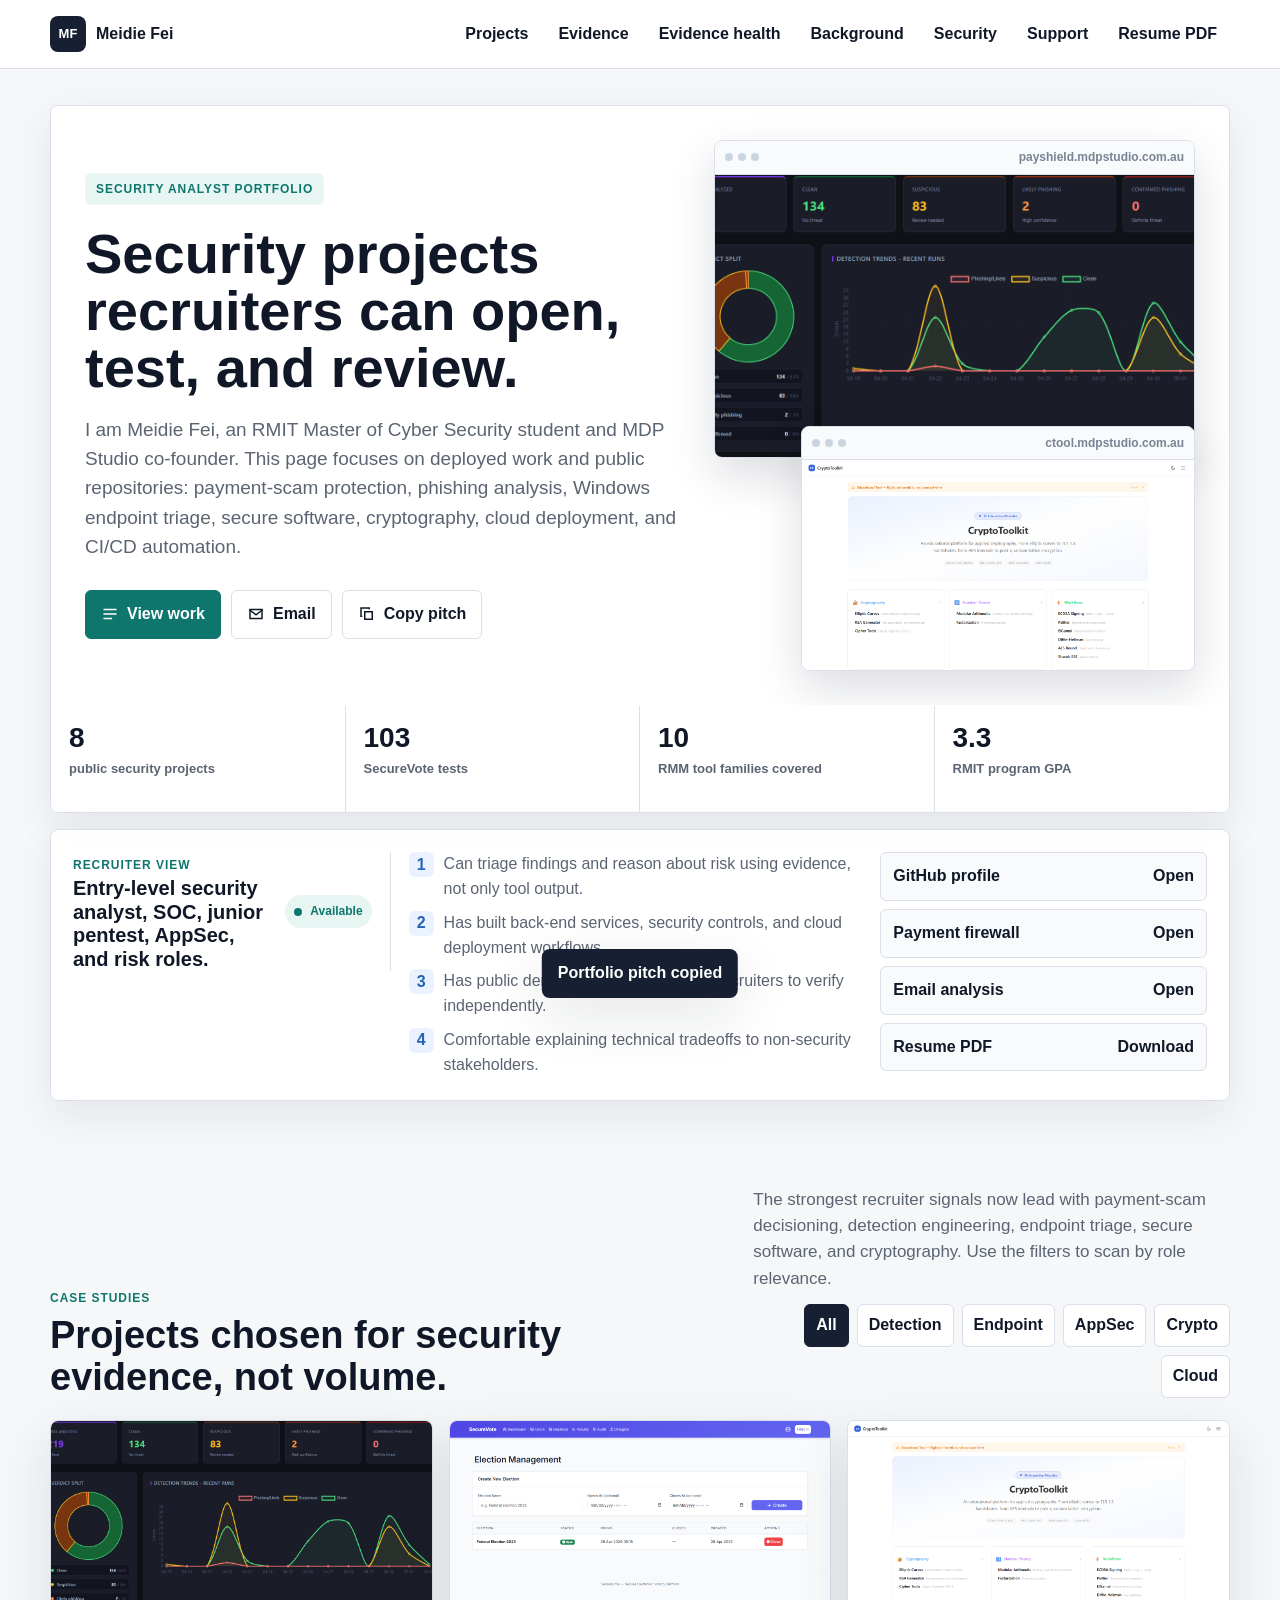
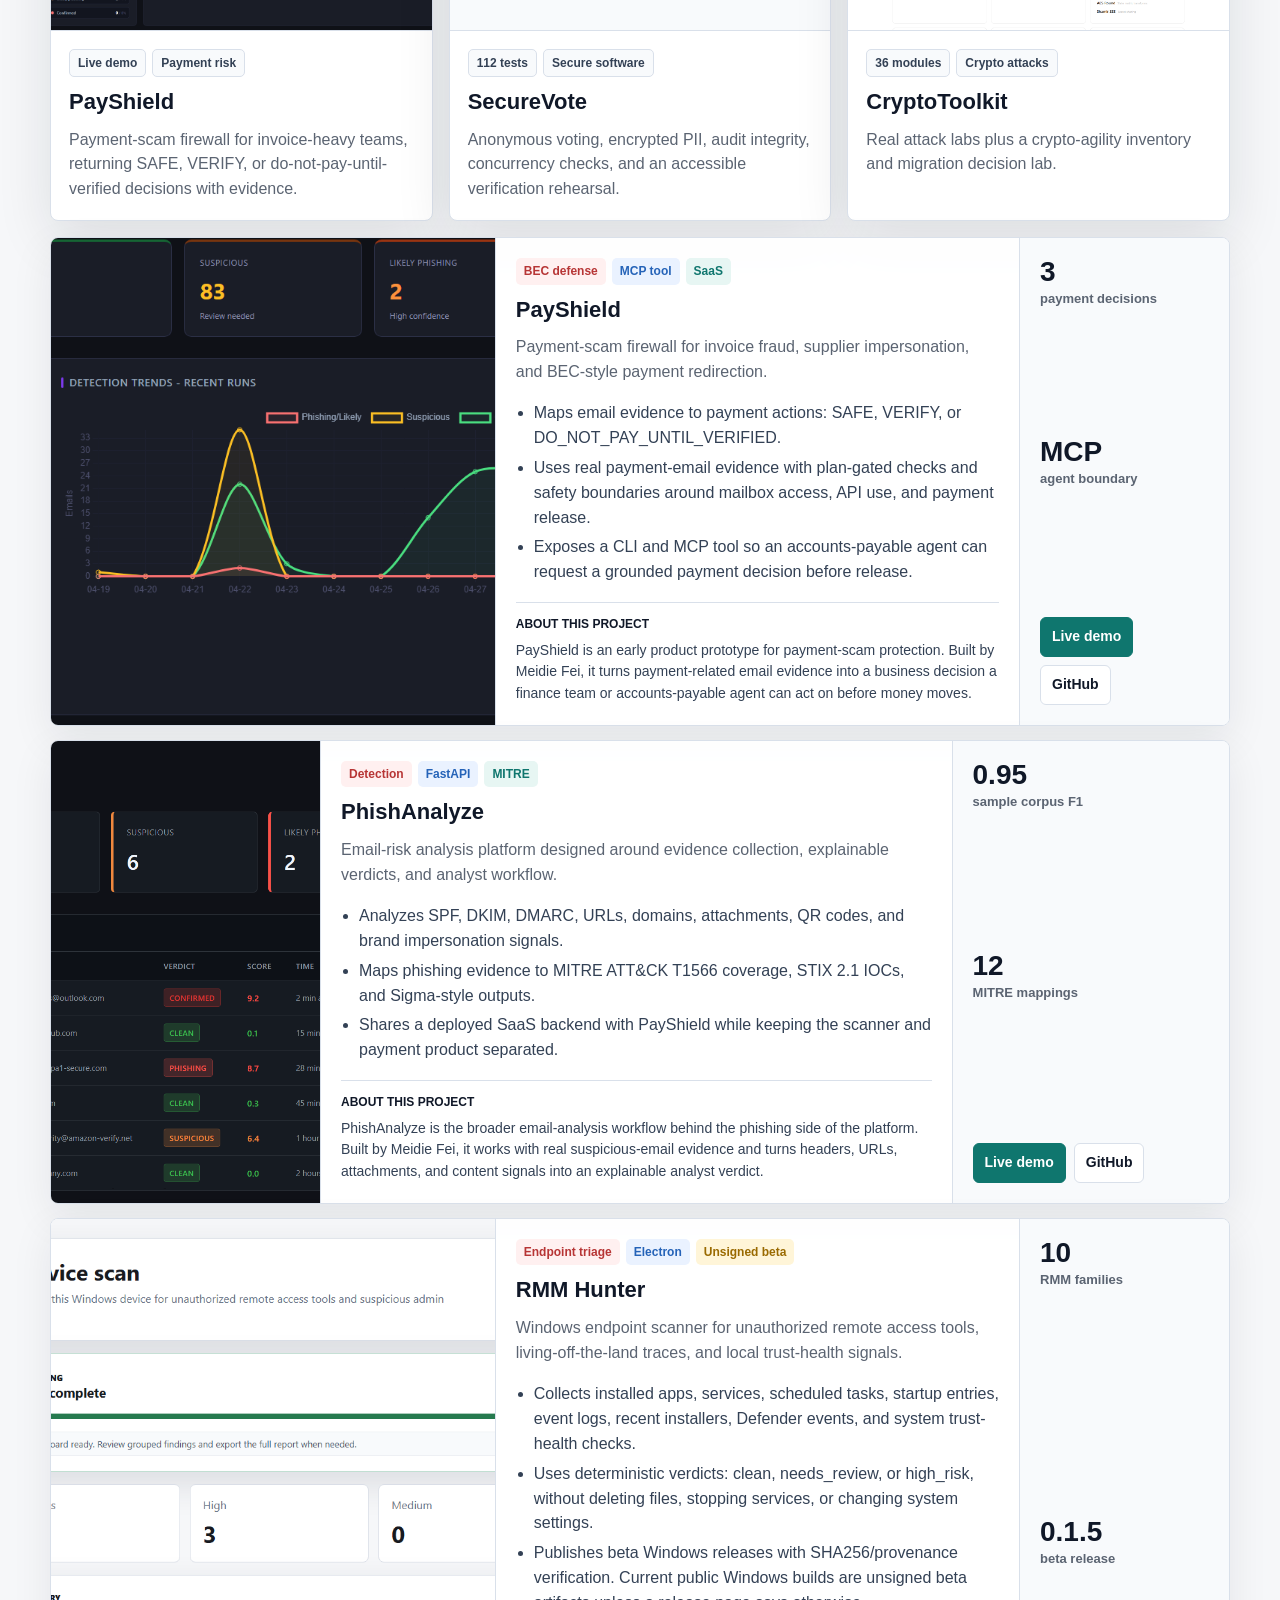
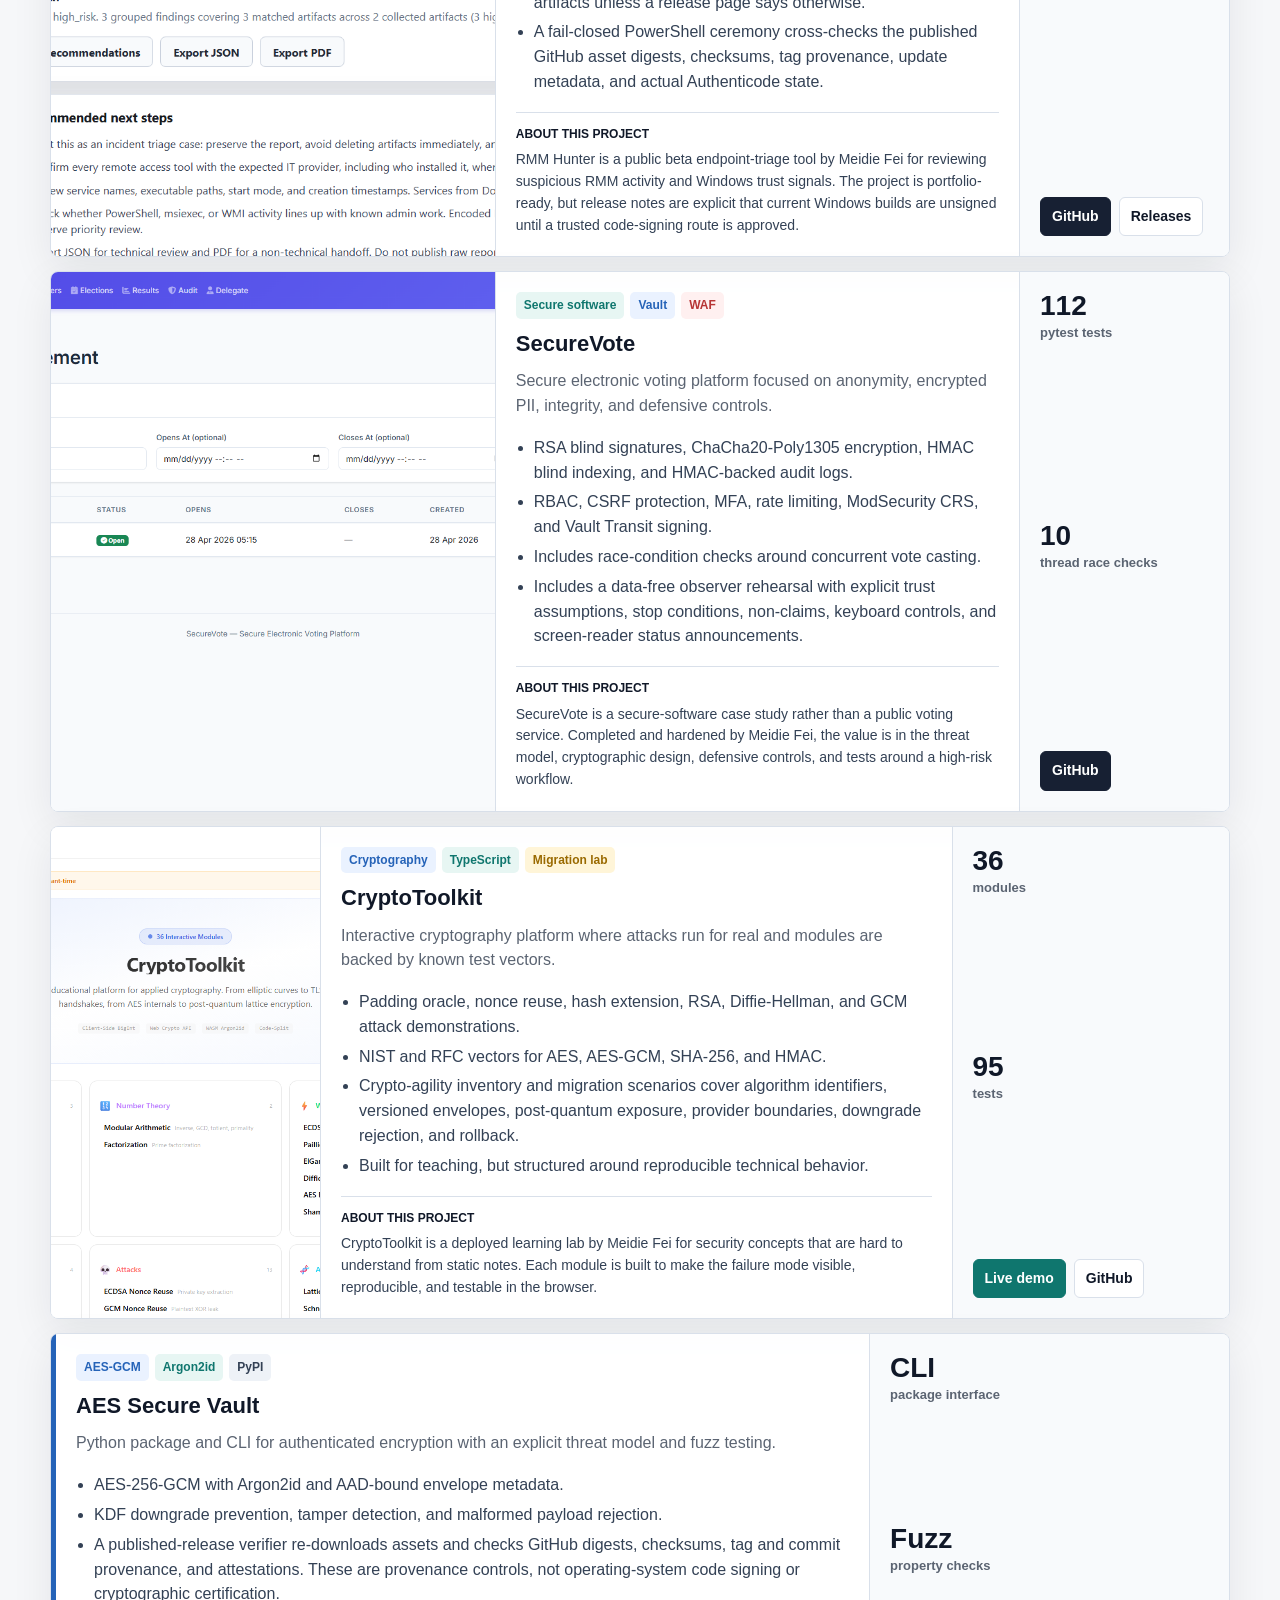
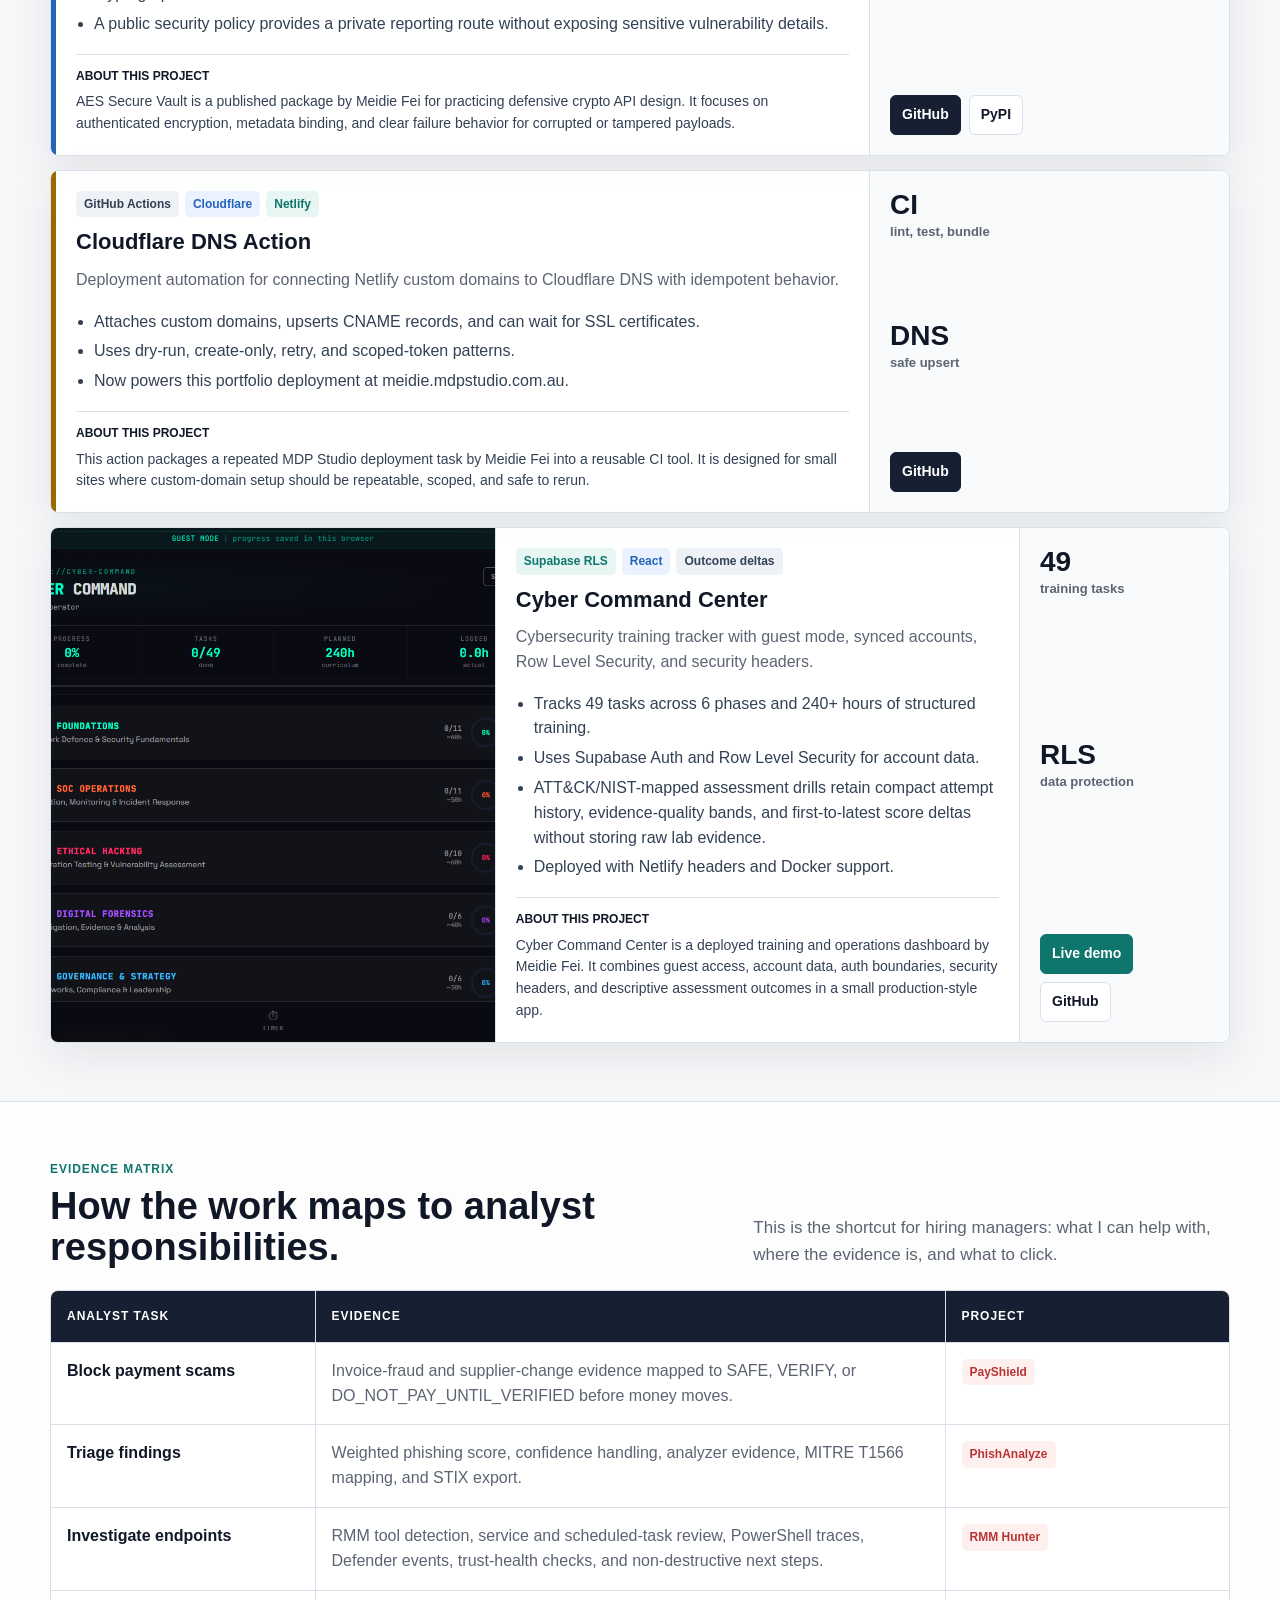
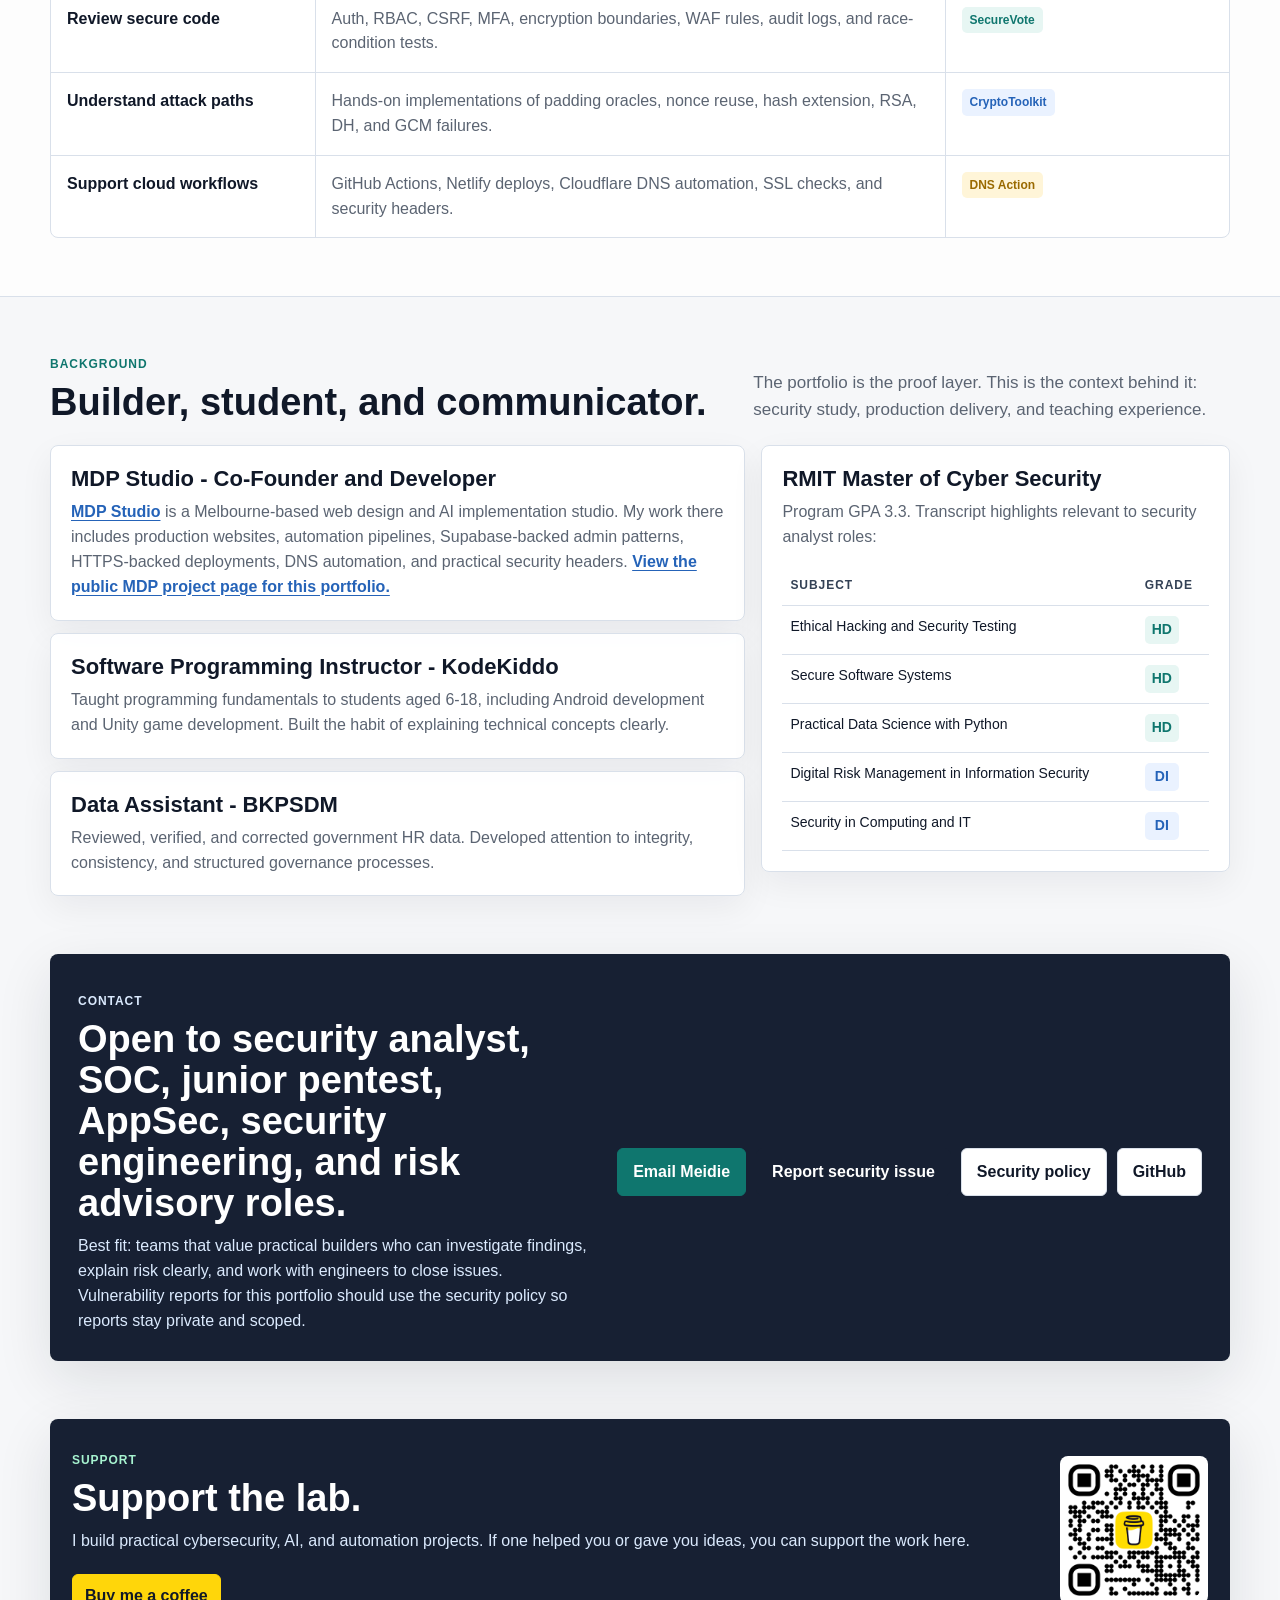
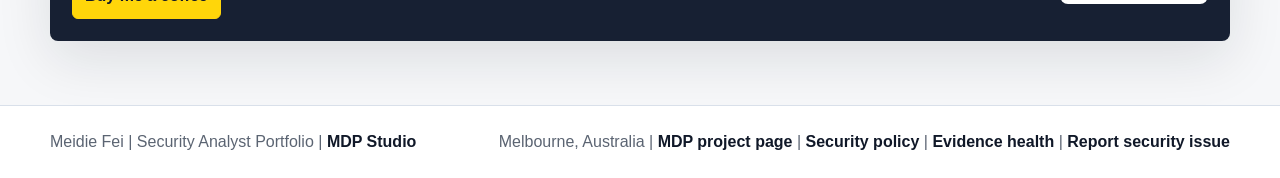
==== index.html @ 0329b51f "Add scheduled portfolio evidence verification" ====
<!doctype html>
<html lang="en">
<head>
  <meta charset="utf-8">
  <meta name="viewport" content="width=device-width, initial-scale=1">
  <meta name="description" content="Meidie Fei security portfolio: PayShield payment-scam firewall, PhishAnalyze email analysis, RMM Hunter endpoint triage, secure software, cryptography, cloud automation, and analyst-ready evidence.">
  <link rel="canonical" href="https://meidie.mdpstudio.com.au/">
  <meta property="og:type" content="website">
  <meta property="og:title" content="Meidie Fei | Security Analyst Portfolio">
  <meta property="og:description" content="Public security projects recruiters can open, test, and review: PayShield, PhishAnalyze, RMM Hunter, SecureVote, CryptoToolkit, AES Secure Vault, and cloud deployment work.">
  <meta property="og:url" content="https://meidie.mdpstudio.com.au/">
  <meta property="og:image" content="https://meidie.mdpstudio.com.au/assets/linkedin-featured-portfolio.png">
  <meta property="og:image:width" content="1200">
  <meta property="og:image:height" content="627">
  <meta name="twitter:card" content="summary_large_image">
  <meta name="twitter:title" content="Meidie Fei | Security Analyst Portfolio">
  <meta name="twitter:description" content="Public security projects recruiters can open, test, and review, including PayShield, PhishAnalyze, and RMM Hunter.">
  <meta name="twitter:image" content="https://meidie.mdpstudio.com.au/assets/linkedin-featured-portfolio.png">
  <title>Meidie Fei | Security Analyst Portfolio</title>
  <script type="application/ld+json">
    {
      "@context": "https://schema.org",
      "@type": "Person",
      "name": "Meidie Fei",
      "url": "https://meidie.mdpstudio.com.au/",
      "email": "mailto:meidie@mdpstudio.com.au",
      "jobTitle": "Cybersecurity student and MDP Studio co-founder",
      "address": {
        "@type": "PostalAddress",
        "addressLocality": "Melbourne",
        "addressCountry": "AU"
      },
      "affiliation": [
        {
          "@type": "EducationalOrganization",
          "name": "RMIT University"
        },
        {
          "@type": "Organization",
          "name": "MDP Studio",
          "url": "https://mdpstudio.com.au"
        }
      ],
      "knowsAbout": [
        "phishing analysis",
        "payment scam detection",
        "Windows endpoint triage",
        "cryptography education",
        "cloud deployment",
        "security automation"
      ],
      "sameAs": [
        "https://github.com/meidielo",
        "https://mdpstudio.com.au/projects/meidie-security-portfolio/"
      ]
    }
  </script>
  <link rel="icon" href="assets/favicon.jpg">
  <style>
    :root {
      --bg: #f4f6f8;
      --paper: #ffffff;
      --paper-2: #f8fafc;
      --ink: #101828;
      --muted: #5b6472;
      --quiet: #7a8494;
      --line: #d9e0ea;
      --line-strong: #bcc7d6;
      --teal: #0f766e;
      --teal-soft: #e7f6f3;
      --blue: #2563b8;
      --blue-soft: #eaf2ff;
      --amber: #9a6a00;
      --amber-soft: #fff5d8;
      --red: #b73535;
      --red-soft: #fff0f0;
      --charcoal: #172033;
      --shadow: 0 18px 55px rgba(16, 24, 40, 0.11);
      --radius: 8px;
      --max: 1180px;
    }

    * {
      box-sizing: border-box;
    }

    html {
      scroll-behavior: smooth;
      overflow-x: hidden;
    }

    body {
      margin: 0;
      color: var(--ink);
      background: #f6f7f9;
      font-family: Arial, Helvetica, sans-serif;
      font-size: 16px;
      line-height: 1.55;
      overflow-x: hidden;
    }

    a {
      color: inherit;
      text-decoration: none;
    }

    img {
      display: block;
      max-width: 100%;
    }

    p,
    h1,
    h2,
    h3,
    h4 {
      margin: 0;
      overflow-wrap: break-word;
    }

    .skip-link {
      position: absolute;
      left: 16px;
      top: -80px;
      z-index: 100;
      padding: 10px 14px;
      border-radius: 6px;
      background: var(--ink);
      color: #ffffff;
      font-weight: 800;
    }

    .skip-link:focus {
      top: 16px;
    }

    .shell {
      width: min(var(--max), calc(100% - 32px));
      margin: 0 auto;
    }

    .site-header {
      position: sticky;
      top: 0;
      z-index: 40;
      background: rgba(255, 255, 255, 0.94);
      border-bottom: 1px solid var(--line);
      backdrop-filter: blur(14px);
    }

    .nav {
      min-height: 68px;
      display: flex;
      align-items: center;
      justify-content: space-between;
      gap: 18px;
    }

    .brand {
      display: inline-flex;
      align-items: center;
      gap: 10px;
      font-weight: 900;
      white-space: nowrap;
    }

    .brand-mark {
      width: 36px;
      height: 36px;
      display: grid;
      place-items: center;
      border-radius: 8px;
      background: var(--charcoal);
      color: #ffffff;
      font-size: 13px;
    }

    .nav-links {
      display: flex;
      align-items: center;
      gap: 4px;
      flex-wrap: wrap;
      justify-content: flex-end;
    }

    .nav-links a,
    .button,
    .filter {
      min-height: 40px;
      display: inline-flex;
      align-items: center;
      justify-content: center;
      gap: 8px;
      padding: 9px 12px;
      border-radius: 6px;
      border: 1px solid transparent;
      color: var(--ink);
      background: transparent;
      font: inherit;
      font-weight: 800;
      cursor: pointer;
    }

    .nav-links a:hover,
    .nav-links a:focus,
    .button:hover,
    .button:focus,
    .filter:hover,
    .filter:focus {
      outline: none;
      border-color: var(--line-strong);
      background: #ffffff;
      box-shadow: 0 10px 26px rgba(16, 24, 40, 0.08);
    }

    .button.primary {
      color: #ffffff;
      background: var(--teal);
      border-color: var(--teal);
    }

    .button.dark {
      color: #ffffff;
      background: var(--charcoal);
      border-color: var(--charcoal);
    }

    .button.ghost {
      background: #ffffff;
      border-color: var(--line);
    }

    .button.coffee {
      color: #111827;
      background: #ffd60a;
      border-color: #ffd60a;
    }

    .button svg {
      width: 18px;
      height: 18px;
      flex: 0 0 auto;
    }

    .intro {
      padding: 36px 0 28px;
    }

    .dossier {
      display: grid;
      grid-template-columns: 1fr;
      gap: 16px;
      align-items: stretch;
    }

    .identity-panel,
    .fit-panel,
    .project-card,
    .matrix,
    .timeline-item,
    .credential-panel {
      border: 1px solid var(--line);
      border-radius: var(--radius);
      background: rgba(255, 255, 255, 0.96);
      box-shadow: 0 14px 42px rgba(16, 24, 40, 0.08);
    }

    .identity-panel {
      min-height: 0;
      display: grid;
      grid-template-rows: 1fr auto;
      overflow: hidden;
    }

    .identity-main {
      padding: 34px;
      color: var(--ink);
      background: #ffffff;
    }

    .hero-layout {
      min-height: 470px;
      display: grid;
      grid-template-columns: minmax(0, 0.9fr) minmax(430px, 0.72fr);
      gap: 28px;
      align-items: center;
    }

    .hero-text {
      min-width: 0;
    }

    .eyebrow {
      display: inline-flex;
      align-items: center;
      min-height: 32px;
      padding: 6px 10px;
      border-radius: 6px;
      border: 1px solid rgba(255, 255, 255, 0.24);
      background: var(--teal-soft);
      color: var(--teal);
      font-size: 12px;
      font-weight: 900;
      text-transform: uppercase;
      letter-spacing: 0.08em;
    }

    h1 {
      max-width: 850px;
      margin-top: 20px;
      font-size: 56px;
      line-height: 1.02;
      letter-spacing: 0;
    }

    .intro-copy {
      max-width: 760px;
      margin-top: 18px;
      color: var(--muted);
      font-size: 19px;
    }

    .screenshot-stack {
      min-width: 0;
      width: 100%;
      display: grid;
      gap: 12px;
    }

    .browser-frame {
      min-width: 0;
      max-width: 100%;
      display: block;
      overflow: hidden;
      border-radius: 8px;
      border: 1px solid var(--line);
      background: #ffffff;
      box-shadow: 0 18px 45px rgba(16, 24, 40, 0.14);
    }

    .browser-frame.small {
      width: 82%;
      margin-left: auto;
      margin-top: -44px;
    }

    .browser-bar {
      min-height: 30px;
      display: flex;
      align-items: center;
      justify-content: space-between;
      gap: 12px;
      padding: 7px 10px;
      border-bottom: 1px solid var(--line);
      background: #f8fafc;
      color: var(--quiet);
      font-size: 12px;
      font-weight: 800;
      min-width: 0;
    }

    .browser-bar span:last-child {
      min-width: 0;
      overflow: hidden;
      text-overflow: ellipsis;
      white-space: nowrap;
    }

    .browser-dots {
      flex: 0 0 auto;
      display: inline-flex;
      gap: 5px;
    }

    .browser-dots span {
      width: 8px;
      height: 8px;
      border-radius: 50%;
      background: #cbd5e1;
    }

    .browser-frame img {
      width: 100%;
      height: 282px;
      object-fit: cover;
      object-position: top center;
    }

    .browser-frame.small img {
      height: 210px;
    }

    .hero-actions {
      display: flex;
      flex-wrap: wrap;
      gap: 10px;
      margin-top: 28px;
    }

    .hero-actions .button {
      min-height: 46px;
      padding: 11px 15px;
    }

    .identity-meta {
      display: grid;
      grid-template-columns: repeat(4, minmax(0, 1fr));
      border-top: 1px solid rgba(255, 255, 255, 0.18);
      background: #ffffff;
    }

    .metric {
      min-height: 106px;
      padding: 18px;
      border-right: 1px solid var(--line);
    }

    .metric:last-child {
      border-right: 0;
    }

    .metric strong {
      display: block;
      color: var(--ink);
      font-size: 28px;
      line-height: 1;
      margin-bottom: 7px;
    }

    .metric span {
      display: block;
      color: var(--muted);
      font-size: 13px;
      font-weight: 800;
    }

    .fit-panel {
      padding: 22px;
      display: grid;
      grid-template-columns: minmax(260px, 0.7fr) minmax(0, 1fr) minmax(260px, 0.72fr);
      align-content: start;
      align-items: start;
      gap: 18px;
    }

    .panel-label {
      color: var(--teal);
      font-size: 12px;
      font-weight: 900;
      text-transform: uppercase;
      letter-spacing: 0.08em;
    }

    .status-row {
      display: grid;
      grid-template-columns: minmax(0, 1fr) auto;
      align-items: center;
      justify-content: space-between;
      gap: 12px;
      padding-right: 18px;
      border-right: 1px solid var(--line);
      border-bottom: 0;
    }

    .status-row > div {
      min-width: 0;
    }

    .status-row strong {
      display: block;
      font-size: 20px;
      line-height: 1.18;
    }

    .availability {
      display: inline-flex;
      align-items: center;
      gap: 8px;
      padding: 7px 9px;
      border-radius: 999px;
      background: var(--teal-soft);
      color: var(--teal);
      font-size: 12px;
      font-weight: 900;
      white-space: nowrap;
    }

    .availability::before {
      content: "";
      width: 8px;
      height: 8px;
      border-radius: 50%;
      background: var(--teal);
    }

    .checklist {
      display: grid;
      gap: 9px;
    }

    .check {
      display: grid;
      grid-template-columns: 25px 1fr;
      gap: 10px;
      align-items: start;
      color: var(--muted);
    }

    .check span:first-child {
      width: 25px;
      height: 25px;
      display: grid;
      place-items: center;
      border-radius: 6px;
      background: var(--blue-soft);
      color: var(--blue);
      font-weight: 900;
      line-height: 1;
    }

    .quick-links {
      display: grid;
      gap: 8px;
    }

    .quick-links a {
      display: flex;
      align-items: center;
      justify-content: space-between;
      gap: 12px;
      min-height: 48px;
      padding: 11px 12px;
      border-radius: 6px;
      border: 1px solid var(--line);
      background: var(--paper-2);
      font-weight: 800;
    }

    .quick-links a:hover,
    .quick-links a:focus {
      outline: none;
      border-color: var(--line-strong);
      background: #ffffff;
    }

    main section {
      padding: 58px 0;
    }

    .section-head {
      display: grid;
      grid-template-columns: minmax(0, 0.85fr) minmax(300px, 0.6fr);
      gap: 28px;
      align-items: end;
      margin-bottom: 22px;
    }

    .section-kicker {
      margin-bottom: 8px;
      color: var(--teal);
      font-size: 12px;
      font-weight: 900;
      text-transform: uppercase;
      letter-spacing: 0.08em;
    }

    h2 {
      font-size: 38px;
      line-height: 1.08;
      letter-spacing: 0;
    }

    h3 {
      font-size: 22px;
      line-height: 1.2;
      letter-spacing: 0;
    }

    .lead {
      color: var(--muted);
      font-size: 17px;
    }

    .filters {
      display: flex;
      flex-wrap: wrap;
      gap: 8px;
      justify-content: flex-end;
      margin-top: 12px;
    }

    .filter {
      background: #ffffff;
      border-color: var(--line);
      min-height: 38px;
      padding: 8px 11px;
    }

    .filter.active {
      color: #ffffff;
      background: var(--charcoal);
      border-color: var(--charcoal);
    }

    .featured-grid {
      display: grid;
      grid-template-columns: repeat(3, minmax(0, 1fr));
      gap: 16px;
      margin-bottom: 16px;
    }

    .feature {
      min-height: 100%;
      display: grid;
      grid-template-rows: 210px auto;
      overflow: hidden;
      border-radius: var(--radius);
      border: 1px solid var(--line);
      color: var(--ink);
      background: #ffffff;
      box-shadow: var(--shadow);
      transition: transform 160ms ease, box-shadow 160ms ease, border-color 160ms ease;
    }

    .feature:hover,
    .feature:focus {
      transform: translateY(-2px);
      border-color: var(--line-strong);
    }

    .feature.no-image {
      background:
        linear-gradient(135deg, #172033, #0f766e);
    }

    .feature img {
      width: 100%;
      height: 100%;
      object-fit: cover;
      object-position: top center;
      border-bottom: 1px solid var(--line);
      background: var(--paper-2);
    }

    .feature::after {
      content: none;
    }

    .feature.no-image::after {
      background:
        linear-gradient(180deg, rgba(16, 24, 40, 0.06), rgba(16, 24, 40, 0.72));
    }

    .feature-content {
      padding: 18px;
      display: grid;
      gap: 12px;
      align-content: start;
    }

    .feature p {
      color: var(--muted);
    }

    .badge-row {
      display: flex;
      flex-wrap: wrap;
      gap: 6px;
    }

    .tag {
      display: inline-flex;
      align-items: center;
      min-height: 26px;
      padding: 4px 8px;
      border-radius: 5px;
      background: #eef2f7;
      color: #334155;
      font-size: 12px;
      font-weight: 900;
      white-space: nowrap;
    }

    .tag.green {
      background: var(--teal-soft);
      color: var(--teal);
    }

    .tag.blue {
      background: var(--blue-soft);
      color: var(--blue);
    }

    .tag.amber {
      background: var(--amber-soft);
      color: var(--amber);
    }

    .tag.red {
      background: var(--red-soft);
      color: var(--red);
    }

    .feature .tag {
      background: var(--paper-2);
      color: #334155;
      border: 1px solid var(--line);
    }

    .project-list {
      display: grid;
      gap: 14px;
    }

    .project-card {
      display: grid;
      grid-template-columns: 270px minmax(0, 1fr) minmax(230px, 0.44fr);
      gap: 0;
      overflow: hidden;
      transition: transform 160ms ease, box-shadow 160ms ease, border-color 160ms ease;
    }

    .project-card.no-media {
      grid-template-columns: minmax(0, 1fr) minmax(230px, 0.44fr);
    }

    .project-card.visual-wide {
      grid-template-columns: minmax(420px, 0.85fr) minmax(0, 1fr) minmax(210px, 0.36fr);
    }

    .project-card.no-media .project-copy {
      border-left: 5px solid var(--teal);
    }

    .project-card.no-media.crypto .project-copy {
      border-left-color: var(--blue);
    }

    .project-card.no-media.cloud .project-copy {
      border-left-color: var(--amber);
    }

    .project-card:hover,
    .project-card:focus-within {
      transform: translateY(-2px);
      border-color: var(--line-strong);
      box-shadow: var(--shadow);
    }

    .project-card[hidden] {
      display: none;
    }

    .project-media {
      min-height: 100%;
      background: var(--paper-2);
      border-right: 1px solid var(--line);
    }

    .project-media img {
      width: 100%;
      height: 100%;
      min-height: 230px;
      object-fit: cover;
      object-position: top center;
    }

    .project-card.visual-wide .project-media img {
      min-height: 300px;
    }

    .project-copy {
      padding: 20px;
      display: grid;
      gap: 12px;
      align-content: start;
    }

    .project-copy p {
      color: var(--muted);
    }

    .proof-list {
      margin: 0;
      padding-left: 18px;
      color: #334155;
    }

    .proof-list li {
      margin: 5px 0;
    }

    .project-brief {
      display: grid;
      gap: 6px;
      padding-top: 12px;
      border-top: 1px solid var(--line);
      font-size: 14px;
      line-height: 1.55;
      color: #334155;
    }

    .project-brief strong {
      color: var(--ink);
      font-size: 12px;
      letter-spacing: 0;
      text-transform: uppercase;
    }

    .project-brief p {
      color: #334155;
    }

    .project-side {
      padding: 20px;
      border-left: 1px solid var(--line);
      background: var(--paper-2);
      display: grid;
      align-content: space-between;
      gap: 18px;
    }

    .project-stat {
      display: grid;
      gap: 3px;
    }

    .project-stat strong {
      font-size: 28px;
      line-height: 1;
    }

    .project-stat span {
      color: var(--muted);
      font-size: 13px;
      font-weight: 800;
    }

    .project-actions {
      display: flex;
      flex-wrap: wrap;
      gap: 8px;
    }

    .project-actions .button {
      min-height: 38px;
      padding: 8px 11px;
      font-size: 14px;
    }

    .matrix-section {
      background: rgba(255, 255, 255, 0.78);
      border-top: 1px solid var(--line);
      border-bottom: 1px solid var(--line);
    }

    .matrix {
      overflow: hidden;
      box-shadow: none;
    }

    .matrix-row {
      display: grid;
      grid-template-columns: minmax(180px, 0.42fr) minmax(0, 1fr) minmax(180px, 0.45fr);
      border-bottom: 1px solid var(--line);
    }

    .matrix-row:last-child {
      border-bottom: 0;
    }

    .matrix-cell {
      padding: 16px;
      border-right: 1px solid var(--line);
    }

    .matrix-cell:last-child {
      border-right: 0;
    }

    .matrix-head {
      background: var(--charcoal);
      color: #ffffff;
      font-size: 12px;
      font-weight: 900;
      text-transform: uppercase;
      letter-spacing: 0.08em;
    }

    .matrix-cell p {
      color: var(--muted);
    }

    .evidence-grid {
      display: grid;
      grid-template-columns: minmax(0, 0.92fr) minmax(350px, 0.62fr);
      gap: 16px;
      align-items: start;
    }

    .timeline {
      display: grid;
      gap: 12px;
    }

    .timeline-item,
    .credential-panel {
      padding: 20px;
      box-shadow: 0 12px 34px rgba(16, 24, 40, 0.06);
    }

    .timeline-item p,
    .credential-panel p {
      margin-top: 8px;
      color: var(--muted);
    }

    .timeline-item .context-link {
      color: var(--blue);
      font-weight: 800;
      text-decoration: underline;
      text-underline-offset: 3px;
    }

    .timeline-item .context-link:hover,
    .timeline-item .context-link:focus {
      color: var(--teal);
    }

    .grade-table {
      width: 100%;
      margin-top: 16px;
      border-collapse: collapse;
      font-size: 14px;
    }

    .grade-table th,
    .grade-table td {
      padding: 10px 8px;
      border-bottom: 1px solid var(--line);
      text-align: left;
      vertical-align: top;
    }

    .grade-table th {
      color: #334155;
      font-size: 12px;
      text-transform: uppercase;
      letter-spacing: 0.08em;
    }

    .grade {
      display: inline-flex;
      align-items: center;
      justify-content: center;
      min-width: 34px;
      min-height: 28px;
      border-radius: 5px;
      background: var(--teal-soft);
      color: var(--teal);
      font-weight: 900;
    }

    .grade.di {
      background: var(--blue-soft);
      color: var(--blue);
    }

    .contact-band {
      padding: 0 0 58px;
    }

    .contact-panel {
      display: grid;
      grid-template-columns: minmax(0, 1fr) auto;
      gap: 24px;
      align-items: center;
      padding: 28px;
      border-radius: var(--radius);
      color: #ffffff;
      background: var(--charcoal);
      box-shadow: var(--shadow);
    }

    .contact-panel p {
      max-width: 760px;
      margin-top: 10px;
      color: #dbeafe;
    }

    .support-band {
      padding: 0 0 64px;
    }

    .support-panel {
      border-radius: var(--radius);
      box-shadow: var(--shadow);
    }

    .support-panel {
      display: grid;
      grid-template-columns: minmax(0, 1fr) 148px;
      gap: 20px;
      align-items: center;
      padding: 22px;
      color: #ffffff;
      background: var(--charcoal);
    }

    .support-panel .section-kicker {
      color: #a7f3d0;
    }

    .support-copy p {
      margin-top: 10px;
      color: #dbeafe;
    }

    .support-copy .button {
      margin-top: 20px;
    }

    .support-qr {
      padding: 8px;
      border-radius: 8px;
      background: #ffffff;
    }

    .support-qr img {
      width: 100%;
      height: auto;
      aspect-ratio: 1 / 1;
      object-fit: contain;
      border-radius: 6px;
    }

    .footer {
      padding: 24px 0;
      border-top: 1px solid var(--line);
      background: #ffffff;
      color: var(--muted);
    }

    .footer-inner {
      display: flex;
      justify-content: space-between;
      gap: 16px;
      flex-wrap: wrap;
    }

    .footer a {
      color: var(--ink);
      font-weight: 800;
      text-decoration: none;
    }

    .toast {
      position: fixed;
      left: 50%;
      bottom: 22px;
      z-index: 80;
      transform: translateX(-50%) translateY(120px);
      padding: 12px 16px;
      border-radius: 8px;
      background: var(--charcoal);
      color: #ffffff;
      font-weight: 800;
      box-shadow: var(--shadow);
      transition: transform 180ms ease;
    }

    .toast.show {
      transform: translateX(-50%) translateY(0);
    }

    .reveal {
      opacity: 1;
      transform: none;
      transition: none;
    }

    .reveal.visible {
      opacity: 1;
      transform: none;
    }

    @media (max-width: 1040px) {
      .dossier,
      .hero-layout,
      .section-head,
      .featured-grid,
      .evidence-grid,
      .contact-panel {
        grid-template-columns: 1fr;
      }

      .support-panel {
        grid-template-columns: minmax(0, 1fr) 132px;
      }

      .fit-panel {
        grid-template-columns: 1fr;
      }

      .status-row {
        padding-right: 0;
        padding-bottom: 14px;
        border-right: 0;
        border-bottom: 1px solid var(--line);
      }

      .filters {
        justify-content: flex-start;
      }

      .project-card {
        grid-template-columns: 220px minmax(0, 1fr);
      }

      .project-card.visual-wide {
        grid-template-columns: 1fr;
      }

      .project-card.no-media {
        grid-template-columns: 1fr;
      }

      .project-side {
        grid-column: 1 / -1;
        border-left: 0;
        border-top: 1px solid var(--line);
        grid-template-columns: repeat(3, minmax(0, 1fr));
        align-items: end;
      }
    }

    @media (max-width: 760px) {
      body {
        background-image: none;
      }

      .shell {
        width: min(var(--max), calc(100% - 32px));
      }

      .nav {
        align-items: flex-start;
        flex-direction: column;
        padding: 12px 0;
      }

      .nav-links {
        justify-content: flex-start;
        width: 100%;
        gap: 6px;
      }

      .nav-links a {
        flex: 1 1 calc(50% - 6px);
        min-width: 0;
        padding: 8px 9px;
        font-size: 13px;
        text-align: center;
        white-space: normal;
      }

      .identity-panel {
        min-height: auto;
      }

      .identity-main {
        padding: 24px 18px;
      }

      .hero-layout {
        min-height: 0;
        grid-template-columns: 1fr;
      }

      h1 {
        font-size: 31px;
      }

      h2 {
        font-size: 30px;
      }

      .intro-copy,
      .lead {
        font-size: 16px;
      }

      .identity-meta,
      .fit-panel,
      .project-card,
      .project-side,
      .matrix-row {
        grid-template-columns: 1fr;
      }

      .metric,
      .project-media,
      .project-side,
      .matrix-cell {
        border-right: 0;
      }

      .metric,
      .matrix-cell {
        border-bottom: 1px solid var(--line);
      }

      .status-row {
        grid-template-columns: 1fr;
        align-items: start;
        justify-items: start;
      }

      .metric:last-child,
      .matrix-cell:last-child {
        border-bottom: 0;
      }

      .project-media {
        border-bottom: 1px solid var(--line);
      }

      .project-media img {
        min-height: 210px;
      }

      .browser-frame img {
        height: 205px;
      }

      .browser-frame.small {
        width: 100%;
        margin-top: 0;
      }

      .browser-frame.small img {
        height: 185px;
      }

      main section {
        padding: 46px 0;
      }

      .hero-actions .button,
      .project-actions .button,
      .contact-panel .button,
      .support-copy .button {
        width: 100%;
      }

      .support-panel {
        grid-template-columns: 1fr;
      }

      .support-qr {
        width: 132px;
      }
    }

    @media (prefers-reduced-motion: reduce) {
      html {
        scroll-behavior: auto;
      }

      .reveal,
      .toast,
      .project-card {
        transition: none;
      }
    }
  </style>
</head>
<body>
  <a class="skip-link" href="#main">Skip to portfolio</a>

  <header class="site-header">
    <div class="shell nav">
      <a class="brand" href="#top" aria-label="Meidie Fei portfolio home">
        <span class="brand-mark">MF</span>
        <span>Meidie Fei</span>
      </a>
      <nav class="nav-links" aria-label="Primary navigation">
        <a href="#projects">Projects</a>
        <a href="#matrix">Evidence</a>
        <a href="evidence.html">Evidence health</a>
        <a href="#background">Background</a>
        <a href="security.html">Security</a>
        <a href="#support">Support</a>
        <a href="assets/Meidie_Fei_Cyber_Security_Resume.pdf" download>Resume PDF</a>
      </nav>
    </div>
  </header>

  <main id="main">
    <section class="intro" id="top">
      <div class="shell dossier">
        <div class="identity-panel reveal">
          <div class="identity-main">
            <div class="hero-layout">
              <div class="hero-text">
                <span class="eyebrow">Security analyst portfolio</span>
                <h1>Security projects recruiters can open, test, and review.</h1>
                <p class="intro-copy">I am Meidie Fei, an RMIT Master of Cyber Security student and MDP Studio co-founder. This page focuses on deployed work and public repositories: payment-scam protection, phishing analysis, Windows endpoint triage, secure software, cryptography, cloud deployment, and CI/CD automation.</p>
                <div class="hero-actions">
                  <a class="button primary" href="#projects">
                    <svg viewBox="0 0 24 24" fill="none" aria-hidden="true"><path d="M4 6h16M4 12h16M4 18h10" stroke="currentColor" stroke-width="2" stroke-linecap="round"/></svg>
                    View work
                  </a>
                  <a class="button ghost" href="mailto:meidie@mdpstudio.com.au">
                    <svg viewBox="0 0 24 24" fill="none" aria-hidden="true"><path d="M4 6h16v12H4z" stroke="currentColor" stroke-width="2"/><path d="m4 7 8 6 8-6" stroke="currentColor" stroke-width="2" stroke-linecap="round"/></svg>
                    Email
                  </a>
                  <button class="button ghost" type="button" id="copyPitch">
                    <svg viewBox="0 0 24 24" fill="none" aria-hidden="true"><path d="M9 9h10v10H9z" stroke="currentColor" stroke-width="2"/><path d="M5 15H4V4h11v1" stroke="currentColor" stroke-width="2" stroke-linecap="round"/></svg>
                    Copy pitch
                  </button>
                </div>
              </div>
              <div class="screenshot-stack" aria-label="Live project screenshots">
                <a class="browser-frame" href="https://payshield.mdpstudio.com.au/" target="_blank" rel="noreferrer">
                  <span class="browser-bar"><span class="browser-dots" aria-hidden="true"><span></span><span></span><span></span></span><span>payshield.mdpstudio.com.au</span></span>
                  <img src="assets/screenshot-payshield.png" alt="Live screenshot of PayShield payment scam firewall dashboard" width="1256" height="650">
                </a>
                <a class="browser-frame small" href="https://ctool.mdpstudio.com.au" target="_blank" rel="noreferrer">
                  <span class="browser-bar"><span class="browser-dots" aria-hidden="true"><span></span><span></span><span></span></span><span>ctool.mdpstudio.com.au</span></span>
                  <img src="assets/screenshot-cryptotoolkit.png" alt="Live screenshot of CryptoToolkit cryptography modules" width="1440" height="920">
                </a>
              </div>
            </div>
          </div>
          <div class="identity-meta" aria-label="Portfolio signals">
            <div class="metric"><strong>8</strong><span>public security projects</span></div>
            <div class="metric"><strong>103</strong><span>SecureVote tests</span></div>
            <div class="metric"><strong>10</strong><span>RMM tool families covered</span></div>
            <div class="metric"><strong>3.3</strong><span>RMIT program GPA</span></div>
          </div>
        </div>

        <aside class="fit-panel reveal" id="recruiter-summary" aria-label="Recruiter summary">
          <div class="status-row">
            <div>
              <span class="panel-label">Recruiter view</span>
              <strong>Entry-level security analyst, SOC, junior pentest, AppSec, and risk roles.</strong>
            </div>
            <span class="availability">Available</span>
          </div>

          <div class="checklist">
            <div class="check"><span>1</span><p>Can triage findings and reason about risk using evidence, not only tool output.</p></div>
            <div class="check"><span>2</span><p>Has built back-end services, security controls, and cloud deployment workflows.</p></div>
            <div class="check"><span>3</span><p>Has public demos and repositories for recruiters to verify independently.</p></div>
            <div class="check"><span>4</span><p>Comfortable explaining technical tradeoffs to non-security stakeholders.</p></div>
          </div>

          <div class="quick-links" aria-label="Quick links">
            <a href="https://github.com/meidielo" target="_blank" rel="noreferrer"><span>GitHub profile</span><span>Open</span></a>
            <a href="https://payshield.mdpstudio.com.au/" target="_blank" rel="noreferrer"><span>Payment firewall</span><span>Open</span></a>
            <a href="https://phishanalyze.mdpstudio.com.au/" target="_blank" rel="noreferrer"><span>Email analysis</span><span>Open</span></a>
            <a href="assets/Meidie_Fei_Cyber_Security_Resume.pdf" download><span>Resume PDF</span><span>Download</span></a>
          </div>
        </aside>
      </div>
    </section>

    <section id="projects">
      <div class="shell">
        <div class="section-head reveal">
          <div>
            <p class="section-kicker">Case studies</p>
            <h2>Projects chosen for security evidence, not volume.</h2>
          </div>
          <div>
            <p class="lead">The strongest recruiter signals now lead with payment-scam decisioning, detection engineering, endpoint triage, secure software, and cryptography. Use the filters to scan by role relevance.</p>
            <div class="filters" aria-label="Project filters">
              <button class="filter active" type="button" data-filter="all">All</button>
              <button class="filter" type="button" data-filter="detection">Detection</button>
              <button class="filter" type="button" data-filter="endpoint">Endpoint</button>
              <button class="filter" type="button" data-filter="appsec">AppSec</button>
              <button class="filter" type="button" data-filter="crypto">Crypto</button>
              <button class="filter" type="button" data-filter="cloud">Cloud</button>
            </div>
          </div>
        </div>

        <div class="featured-grid reveal" aria-label="Featured projects">
          <a class="feature" href="https://payshield.mdpstudio.com.au/" target="_blank" rel="noreferrer">
            <img src="assets/screenshot-payshield.png" alt="Live screenshot of PayShield payment scam firewall dashboard" width="1256" height="650">
            <div class="feature-content">
              <div class="badge-row"><span class="tag">Live demo</span><span class="tag">Payment risk</span></div>
              <h3>PayShield</h3>
              <p>Payment-scam firewall for invoice-heavy teams, returning SAFE, VERIFY, or do-not-pay-until-verified decisions with evidence.</p>
            </div>
          </a>
          <a class="feature" href="https://github.com/meidielo/secure-voting-platform" target="_blank" rel="noreferrer">
            <img src="assets/screenshot-securevote.png" alt="SecureVote election management dashboard" width="1440" height="920">
            <div class="feature-content">
              <div class="badge-row"><span class="tag">112 tests</span><span class="tag">Secure software</span></div>
              <h3>SecureVote</h3>
              <p>Anonymous voting, encrypted PII, audit integrity, concurrency checks, and an accessible verification rehearsal.</p>
            </div>
          </a>
          <a class="feature" href="https://ctool.mdpstudio.com.au" target="_blank" rel="noreferrer">
            <img src="assets/screenshot-cryptotoolkit.png" alt="Live screenshot of CryptoToolkit cryptography modules" width="1440" height="920">
            <div class="feature-content">
              <div class="badge-row"><span class="tag">36 modules</span><span class="tag">Crypto attacks</span></div>
              <h3>CryptoToolkit</h3>
              <p>Real attack labs plus a crypto-agility inventory and migration decision lab.</p>
            </div>
          </a>
        </div>

        <div class="project-list">
          <article class="project-card visual-wide reveal" data-tags="detection appsec cloud">
            <div class="project-media"><img src="assets/screenshot-payshield.png" alt="Live screenshot of PayShield payment scam dashboard" width="1256" height="650"></div>
            <div class="project-copy">
              <div class="badge-row"><span class="tag red">BEC defense</span><span class="tag blue">MCP tool</span><span class="tag green">SaaS</span></div>
              <h3>PayShield</h3>
              <p>Payment-scam firewall for invoice fraud, supplier impersonation, and BEC-style payment redirection.</p>
              <ul class="proof-list">
                <li>Maps email evidence to payment actions: SAFE, VERIFY, or DO_NOT_PAY_UNTIL_VERIFIED.</li>
                <li>Uses real payment-email evidence with plan-gated checks and safety boundaries around mailbox access, API use, and payment release.</li>
                <li>Exposes a CLI and MCP tool so an accounts-payable agent can request a grounded payment decision before release.</li>
              </ul>
              <div class="project-brief">
                <strong>About this project</strong>
                <p>PayShield is an early product prototype for payment-scam protection. Built by Meidie Fei, it turns payment-related email evidence into a business decision a finance team or accounts-payable agent can act on before money moves.</p>
              </div>
            </div>
            <div class="project-side">
              <div class="project-stat"><strong>3</strong><span>payment decisions</span></div>
              <div class="project-stat"><strong>MCP</strong><span>agent boundary</span></div>
              <div class="project-actions">
                <a class="button primary" href="https://payshield.mdpstudio.com.au/" target="_blank" rel="noreferrer">Live demo</a>
                <a class="button ghost" href="https://github.com/MDP-Studio/Automated-Phishing-Detection" target="_blank" rel="noreferrer">GitHub</a>
              </div>
            </div>
          </article>

          <article class="project-card reveal" data-tags="detection appsec">
            <div class="project-media"><img src="assets/screenshot-phishanalyze.png" alt="Live screenshot of PhishAnalyze phishing detector" width="1440" height="920"></div>
            <div class="project-copy">
              <div class="badge-row"><span class="tag red">Detection</span><span class="tag blue">FastAPI</span><span class="tag green">MITRE</span></div>
              <h3>PhishAnalyze</h3>
              <p>Email-risk analysis platform designed around evidence collection, explainable verdicts, and analyst workflow.</p>
              <ul class="proof-list">
                <li>Analyzes SPF, DKIM, DMARC, URLs, domains, attachments, QR codes, and brand impersonation signals.</li>
                <li>Maps phishing evidence to MITRE ATT&CK T1566 coverage, STIX 2.1 IOCs, and Sigma-style outputs.</li>
                <li>Shares a deployed SaaS backend with PayShield while keeping the scanner and payment product separated.</li>
              </ul>
              <div class="project-brief">
                <strong>About this project</strong>
                <p>PhishAnalyze is the broader email-analysis workflow behind the phishing side of the platform. Built by Meidie Fei, it works with real suspicious-email evidence and turns headers, URLs, attachments, and content signals into an explainable analyst verdict.</p>
              </div>
            </div>
            <div class="project-side">
              <div class="project-stat"><strong>0.95</strong><span>sample corpus F1</span></div>
              <div class="project-stat"><strong>12</strong><span>MITRE mappings</span></div>
              <div class="project-actions">
                <a class="button primary" href="https://phishanalyze.mdpstudio.com.au/" target="_blank" rel="noreferrer">Live demo</a>
                <a class="button ghost" href="https://github.com/MDP-Studio/Automated-Phishing-Detection" target="_blank" rel="noreferrer">GitHub</a>
              </div>
            </div>
          </article>

          <article class="project-card visual-wide reveal" data-tags="detection endpoint appsec">
            <div class="project-media"><img src="assets/screenshot-rmm-hunter.png" alt="RMM Hunter desktop scan dashboard showing high-risk endpoint triage findings" width="1440" height="920"></div>
            <div class="project-copy">
              <div class="badge-row"><span class="tag red">Endpoint triage</span><span class="tag blue">Electron</span><span class="tag amber">Unsigned beta</span></div>
              <h3>RMM Hunter</h3>
              <p>Windows endpoint scanner for unauthorized remote access tools, living-off-the-land traces, and local trust-health signals.</p>
              <ul class="proof-list">
                <li>Collects installed apps, services, scheduled tasks, startup entries, event logs, recent installers, Defender events, and system trust-health checks.</li>
                <li>Uses deterministic verdicts: clean, needs_review, or high_risk, without deleting files, stopping services, or changing system settings.</li>
                <li>Publishes beta Windows releases with SHA256/provenance verification. Current public Windows builds are unsigned beta artifacts unless a release page says otherwise.</li>
                <li>A fail-closed PowerShell ceremony cross-checks the published GitHub asset digests, checksums, tag provenance, update metadata, and actual Authenticode state.</li>
              </ul>
              <div class="project-brief">
                <strong>About this project</strong>
                <p>RMM Hunter is a public beta endpoint-triage tool by Meidie Fei for reviewing suspicious RMM activity and Windows trust signals. The project is portfolio-ready, but release notes are explicit that current Windows builds are unsigned until a trusted code-signing route is approved.</p>
              </div>
            </div>
            <div class="project-side">
              <div class="project-stat"><strong>10</strong><span>RMM families</span></div>
              <div class="project-stat"><strong>0.1.5</strong><span>beta release</span></div>
              <div class="project-actions">
                <a class="button dark" href="https://github.com/MDP-Studio/rmm-hunter" target="_blank" rel="noreferrer">GitHub</a>
                <a class="button ghost" href="https://github.com/MDP-Studio/rmm-hunter/releases" target="_blank" rel="noreferrer">Releases</a>
              </div>
            </div>
          </article>

          <article class="project-card visual-wide reveal" data-tags="appsec crypto cloud">
            <div class="project-media"><img src="assets/screenshot-securevote.png" alt="SecureVote election management dashboard showing admin controls" width="1440" height="920"></div>
            <div class="project-copy">
              <div class="badge-row"><span class="tag green">Secure software</span><span class="tag blue">Vault</span><span class="tag red">WAF</span></div>
              <h3>SecureVote</h3>
              <p>Secure electronic voting platform focused on anonymity, encrypted PII, integrity, and defensive controls.</p>
              <ul class="proof-list">
                <li>RSA blind signatures, ChaCha20-Poly1305 encryption, HMAC blind indexing, and HMAC-backed audit logs.</li>
                <li>RBAC, CSRF protection, MFA, rate limiting, ModSecurity CRS, and Vault Transit signing.</li>
                <li>Includes race-condition checks around concurrent vote casting.</li>
                <li>Includes a data-free observer rehearsal with explicit trust assumptions, stop conditions, non-claims, keyboard controls, and screen-reader status announcements.</li>
              </ul>
              <div class="project-brief">
                <strong>About this project</strong>
                <p>SecureVote is a secure-software case study rather than a public voting service. Completed and hardened by Meidie Fei, the value is in the threat model, cryptographic design, defensive controls, and tests around a high-risk workflow.</p>
              </div>
            </div>
            <div class="project-side">
              <div class="project-stat"><strong>112</strong><span>pytest tests</span></div>
              <div class="project-stat"><strong>10</strong><span>thread race checks</span></div>
              <div class="project-actions">
                <a class="button dark" href="https://github.com/meidielo/secure-voting-platform" target="_blank" rel="noreferrer">GitHub</a>
              </div>
            </div>
          </article>

          <article class="project-card reveal" data-tags="crypto appsec">
            <div class="project-media"><img src="assets/screenshot-cryptotoolkit.png" alt="Live screenshot of CryptoToolkit modules" width="1440" height="920"></div>
            <div class="project-copy">
              <div class="badge-row"><span class="tag blue">Cryptography</span><span class="tag green">TypeScript</span><span class="tag amber">Migration lab</span></div>
              <h3>CryptoToolkit</h3>
              <p>Interactive cryptography platform where attacks run for real and modules are backed by known test vectors.</p>
              <ul class="proof-list">
                <li>Padding oracle, nonce reuse, hash extension, RSA, Diffie-Hellman, and GCM attack demonstrations.</li>
                <li>NIST and RFC vectors for AES, AES-GCM, SHA-256, and HMAC.</li>
                <li>Crypto-agility inventory and migration scenarios cover algorithm identifiers, versioned envelopes, post-quantum exposure, provider boundaries, downgrade rejection, and rollback.</li>
                <li>Built for teaching, but structured around reproducible technical behavior.</li>
              </ul>
              <div class="project-brief">
                <strong>About this project</strong>
                <p>CryptoToolkit is a deployed learning lab by Meidie Fei for security concepts that are hard to understand from static notes. Each module is built to make the failure mode visible, reproducible, and testable in the browser.</p>
              </div>
            </div>
            <div class="project-side">
              <div class="project-stat"><strong>36</strong><span>modules</span></div>
              <div class="project-stat"><strong>95</strong><span>tests</span></div>
              <div class="project-actions">
                <a class="button primary" href="https://ctool.mdpstudio.com.au" target="_blank" rel="noreferrer">Live demo</a>
                <a class="button ghost" href="https://github.com/meidielo/crypto-toolkit" target="_blank" rel="noreferrer">GitHub</a>
              </div>
            </div>
          </article>

          <article class="project-card no-media crypto reveal" data-tags="crypto appsec">
            <div class="project-copy">
              <div class="badge-row"><span class="tag blue">AES-GCM</span><span class="tag green">Argon2id</span><span class="tag">PyPI</span></div>
              <h3>AES Secure Vault</h3>
              <p>Python package and CLI for authenticated encryption with an explicit threat model and fuzz testing.</p>
              <ul class="proof-list">
                <li>AES-256-GCM with Argon2id and AAD-bound envelope metadata.</li>
                <li>KDF downgrade prevention, tamper detection, and malformed payload rejection.</li>
                <li>A published-release verifier re-downloads assets and checks GitHub digests, checksums, tag and commit provenance, and attestations. These are provenance controls, not operating-system code signing or cryptographic certification.</li>
                <li>A public security policy provides a private reporting route without exposing sensitive vulnerability details.</li>
              </ul>
              <div class="project-brief">
                <strong>About this project</strong>
                <p>AES Secure Vault is a published package by Meidie Fei for practicing defensive crypto API design. It focuses on authenticated encryption, metadata binding, and clear failure behavior for corrupted or tampered payloads.</p>
              </div>
            </div>
            <div class="project-side">
              <div class="project-stat"><strong>CLI</strong><span>package interface</span></div>
              <div class="project-stat"><strong>Fuzz</strong><span>property checks</span></div>
              <div class="project-actions">
                <a class="button dark" href="https://github.com/meidielo/AES-256-GCM-Python-Tool" target="_blank" rel="noreferrer">GitHub</a>
                <a class="button ghost" href="https://pypi.org/project/aes-secure-vault/" target="_blank" rel="noreferrer">PyPI</a>
              </div>
            </div>
          </article>

          <article class="project-card no-media cloud reveal" data-tags="cloud appsec">
            <div class="project-copy">
              <div class="badge-row"><span class="tag">GitHub Actions</span><span class="tag blue">Cloudflare</span><span class="tag green">Netlify</span></div>
              <h3>Cloudflare DNS Action</h3>
              <p>Deployment automation for connecting Netlify custom domains to Cloudflare DNS with idempotent behavior.</p>
              <ul class="proof-list">
                <li>Attaches custom domains, upserts CNAME records, and can wait for SSL certificates.</li>
                <li>Uses dry-run, create-only, retry, and scoped-token patterns.</li>
                <li>Now powers this portfolio deployment at meidie.mdpstudio.com.au.</li>
              </ul>
              <div class="project-brief">
                <strong>About this project</strong>
                <p>This action packages a repeated MDP Studio deployment task by Meidie Fei into a reusable CI tool. It is designed for small sites where custom-domain setup should be repeatable, scoped, and safe to rerun.</p>
              </div>
            </div>
            <div class="project-side">
              <div class="project-stat"><strong>CI</strong><span>lint, test, bundle</span></div>
              <div class="project-stat"><strong>DNS</strong><span>safe upsert</span></div>
              <div class="project-actions">
                <a class="button dark" href="https://github.com/MDP-Studio/cf-dns-action" target="_blank" rel="noreferrer">GitHub</a>
              </div>
            </div>
          </article>

          <article class="project-card visual-wide reveal" data-tags="cloud detection">
            <div class="project-media"><img src="assets/screenshot-command-center.png" alt="Live screenshot of Cyber Command Center dashboard in guest mode" width="1440" height="920"></div>
            <div class="project-copy">
              <div class="badge-row"><span class="tag green">Supabase RLS</span><span class="tag blue">React</span><span class="tag">Outcome deltas</span></div>
              <h3>Cyber Command Center</h3>
              <p>Cybersecurity training tracker with guest mode, synced accounts, Row Level Security, and security headers.</p>
              <ul class="proof-list">
                <li>Tracks 49 tasks across 6 phases and 240+ hours of structured training.</li>
                <li>Uses Supabase Auth and Row Level Security for account data.</li>
                <li>ATT&amp;CK/NIST-mapped assessment drills retain compact attempt history, evidence-quality bands, and first-to-latest score deltas without storing raw lab evidence.</li>
                <li>Deployed with Netlify headers and Docker support.</li>
              </ul>
              <div class="project-brief">
                <strong>About this project</strong>
                <p>Cyber Command Center is a deployed training and operations dashboard by Meidie Fei. It combines guest access, account data, auth boundaries, security headers, and descriptive assessment outcomes in a small production-style app.</p>
              </div>
            </div>
            <div class="project-side">
              <div class="project-stat"><strong>49</strong><span>training tasks</span></div>
              <div class="project-stat"><strong>RLS</strong><span>data protection</span></div>
              <div class="project-actions">
                <a class="button primary" href="https://c3.mdpstudio.com.au" target="_blank" rel="noreferrer">Live demo</a>
                <a class="button ghost" href="https://github.com/meidielo/cyber-command-center" target="_blank" rel="noreferrer">GitHub</a>
              </div>
            </div>
          </article>
        </div>
      </div>
    </section>

    <section class="matrix-section" id="matrix">
      <div class="shell">
        <div class="section-head reveal">
          <div>
            <p class="section-kicker">Evidence matrix</p>
            <h2>How the work maps to analyst responsibilities.</h2>
          </div>
          <p class="lead">This is the shortcut for hiring managers: what I can help with, where the evidence is, and what to click.</p>
        </div>

        <div class="matrix reveal" role="table" aria-label="Security evidence matrix">
          <div class="matrix-row matrix-head" role="row">
            <div class="matrix-cell" role="columnheader">Analyst task</div>
            <div class="matrix-cell" role="columnheader">Evidence</div>
            <div class="matrix-cell" role="columnheader">Project</div>
          </div>
          <div class="matrix-row" role="row">
            <div class="matrix-cell" role="cell"><strong>Block payment scams</strong></div>
            <div class="matrix-cell" role="cell"><p>Invoice-fraud and supplier-change evidence mapped to SAFE, VERIFY, or DO_NOT_PAY_UNTIL_VERIFIED before money moves.</p></div>
            <div class="matrix-cell" role="cell"><span class="tag red">PayShield</span></div>
          </div>
          <div class="matrix-row" role="row">
            <div class="matrix-cell" role="cell"><strong>Triage findings</strong></div>
            <div class="matrix-cell" role="cell"><p>Weighted phishing score, confidence handling, analyzer evidence, MITRE T1566 mapping, and STIX export.</p></div>
            <div class="matrix-cell" role="cell"><span class="tag red">PhishAnalyze</span></div>
          </div>
          <div class="matrix-row" role="row">
            <div class="matrix-cell" role="cell"><strong>Investigate endpoints</strong></div>
            <div class="matrix-cell" role="cell"><p>RMM tool detection, service and scheduled-task review, PowerShell traces, Defender events, trust-health checks, and non-destructive next steps.</p></div>
            <div class="matrix-cell" role="cell"><span class="tag red">RMM Hunter</span></div>
          </div>
          <div class="matrix-row" role="row">
            <div class="matrix-cell" role="cell"><strong>Review secure code</strong></div>
            <div class="matrix-cell" role="cell"><p>Auth, RBAC, CSRF, MFA, encryption boundaries, WAF rules, audit logs, and race-condition tests.</p></div>
            <div class="matrix-cell" role="cell"><span class="tag green">SecureVote</span></div>
          </div>
          <div class="matrix-row" role="row">
            <div class="matrix-cell" role="cell"><strong>Understand attack paths</strong></div>
            <div class="matrix-cell" role="cell"><p>Hands-on implementations of padding oracles, nonce reuse, hash extension, RSA, DH, and GCM failures.</p></div>
            <div class="matrix-cell" role="cell"><span class="tag blue">CryptoToolkit</span></div>
          </div>
          <div class="matrix-row" role="row">
            <div class="matrix-cell" role="cell"><strong>Support cloud workflows</strong></div>
            <div class="matrix-cell" role="cell"><p>GitHub Actions, Netlify deploys, Cloudflare DNS automation, SSL checks, and security headers.</p></div>
            <div class="matrix-cell" role="cell"><span class="tag amber">DNS Action</span></div>
          </div>
        </div>
      </div>
    </section>

    <section id="background">
      <div class="shell">
        <div class="section-head reveal">
          <div>
            <p class="section-kicker">Background</p>
            <h2>Builder, student, and communicator.</h2>
          </div>
          <p class="lead">The portfolio is the proof layer. This is the context behind it: security study, production delivery, and teaching experience.</p>
        </div>

        <div class="evidence-grid">
          <div class="timeline">
            <div class="timeline-item reveal">
              <h3>MDP Studio - Co-Founder and Developer</h3>
              <p><a class="context-link" href="https://mdpstudio.com.au/">MDP Studio</a> is a Melbourne-based web design and AI implementation studio. My work there includes production websites, automation pipelines, Supabase-backed admin patterns, HTTPS-backed deployments, DNS automation, and practical security headers. <a class="context-link" href="https://mdpstudio.com.au/projects/meidie-security-portfolio/">View the public MDP project page for this portfolio.</a></p>
            </div>
            <div class="timeline-item reveal">
              <h3>Software Programming Instructor - KodeKiddo</h3>
              <p>Taught programming fundamentals to students aged 6-18, including Android development and Unity game development. Built the habit of explaining technical concepts clearly.</p>
            </div>
            <div class="timeline-item reveal">
              <h3>Data Assistant - BKPSDM</h3>
              <p>Reviewed, verified, and corrected government HR data. Developed attention to integrity, consistency, and structured governance processes.</p>
            </div>
          </div>

          <aside class="credential-panel reveal">
            <h3>RMIT Master of Cyber Security</h3>
            <p>Program GPA 3.3. Transcript highlights relevant to security analyst roles:</p>
            <table class="grade-table" aria-label="Transcript highlights">
              <thead>
                <tr>
                  <th>Subject</th>
                  <th>Grade</th>
                </tr>
              </thead>
              <tbody>
                <tr><td>Ethical Hacking and Security Testing</td><td><span class="grade">HD</span></td></tr>
                <tr><td>Secure Software Systems</td><td><span class="grade">HD</span></td></tr>
                <tr><td>Practical Data Science with Python</td><td><span class="grade">HD</span></td></tr>
                <tr><td>Digital Risk Management in Information Security</td><td><span class="grade di">DI</span></td></tr>
                <tr><td>Security in Computing and IT</td><td><span class="grade di">DI</span></td></tr>
              </tbody>
            </table>
          </aside>
        </div>
      </div>
    </section>

    <section class="contact-band" id="contact">
      <div class="shell contact-panel reveal">
        <div>
          <p class="section-kicker">Contact</p>
          <h2>Open to security analyst, SOC, junior pentest, AppSec, security engineering, and risk advisory roles.</h2>
          <p>Best fit: teams that value practical builders who can investigate findings, explain risk clearly, and work with engineers to close issues. Vulnerability reports for this portfolio should use the security policy so reports stay private and scoped.</p>
        </div>
        <div class="hero-actions">
          <a class="button primary" href="mailto:meidie@mdpstudio.com.au">Email Meidie</a>
          <a class="button dark" href="mailto:meidie@mdpstudio.com.au?subject=%5BSecurity%5D%20report%3A%20Meidie%20security%20portfolio">Report security issue</a>
          <a class="button ghost" href="security.html">Security policy</a>
          <a class="button ghost" href="https://github.com/meidielo" target="_blank" rel="noreferrer">GitHub</a>
        </div>
      </div>
    </section>

    <section class="support-band" id="support" aria-label="Project support">
      <div class="shell">
        <aside class="support-panel reveal">
          <div class="support-copy">
            <p class="section-kicker">Support</p>
            <h2>Support the lab.</h2>
            <p>I build practical cybersecurity, AI, and automation projects. If one helped you or gave you ideas, you can support the work here.</p>
            <a class="button coffee" href="https://buymeacoffee.com/meidie" target="_blank" rel="noreferrer">Buy me a coffee</a>
          </div>
          <a class="support-qr" href="https://buymeacoffee.com/meidie" target="_blank" rel="noreferrer" aria-label="Open Buy Me a Coffee support page">
            <img src="assets/buy-me-a-coffee-qr.png" alt="QR code linking to Meidie's Buy Me a Coffee page" width="700" height="700">
          </a>
        </aside>
      </div>
    </section>
  </main>

  <footer class="footer">
    <div class="shell footer-inner">
      <span>Meidie Fei | Security Analyst Portfolio | <a href="https://mdpstudio.com.au/">MDP Studio</a></span>
      <span>Melbourne, Australia | <a href="https://mdpstudio.com.au/projects/meidie-security-portfolio/">MDP project page</a> | <a href="security.html">Security policy</a> | <a href="evidence.html">Evidence health</a> | <a href="mailto:meidie@mdpstudio.com.au?subject=%5BSecurity%5D%20report%3A%20Meidie%20security%20portfolio">Report security issue</a></span>
    </div>
  </footer>

  <div class="toast" id="toast" role="status" aria-live="polite">Portfolio pitch copied</div>

  <script>
    const filters = document.querySelectorAll(".filter");
    const cards = document.querySelectorAll(".project-card");
    const toast = document.getElementById("toast");
    const pitchButton = document.getElementById("copyPitch");

    filters.forEach((button) => {
      button.addEventListener("click", () => {
        const filter = button.dataset.filter;
        filters.forEach((item) => item.classList.remove("active"));
        button.classList.add("active");

        cards.forEach((card) => {
          const tags = card.dataset.tags.split(" ");
          card.hidden = filter !== "all" && !tags.includes(filter);
        });
      });
    });

    const pitch = "Meidie Fei is an RMIT Master of Cyber Security student and MDP Studio co-founder with public, verifiable projects in PayShield payment-scam protection, PhishAnalyze email analysis, RMM Hunter endpoint triage, secure software, cryptography, cloud deployment, and CI/CD automation. Portfolio: https://meidie.mdpstudio.com.au";

    function showToast() {
      toast.classList.add("show");
      window.setTimeout(() => toast.classList.remove("show"), 1800);
    }

    pitchButton.addEventListener("click", async () => {
      try {
        await navigator.clipboard.writeText(pitch);
        showToast();
      } catch (error) {
        const textArea = document.createElement("textarea");
        textArea.value = pitch;
        document.body.appendChild(textArea);
        textArea.select();
        document.execCommand("copy");
        textArea.remove();
        showToast();
      }
    });

    const observer = new IntersectionObserver((entries) => {
      entries.forEach((entry) => {
        if (entry.isIntersecting) {
          entry.target.classList.add("visible");
          observer.unobserve(entry.target);
        }
      });
    }, { threshold: 0.12 });

    document.querySelectorAll(".reveal").forEach((item) => observer.observe(item));
  </script>
</body>
</html>
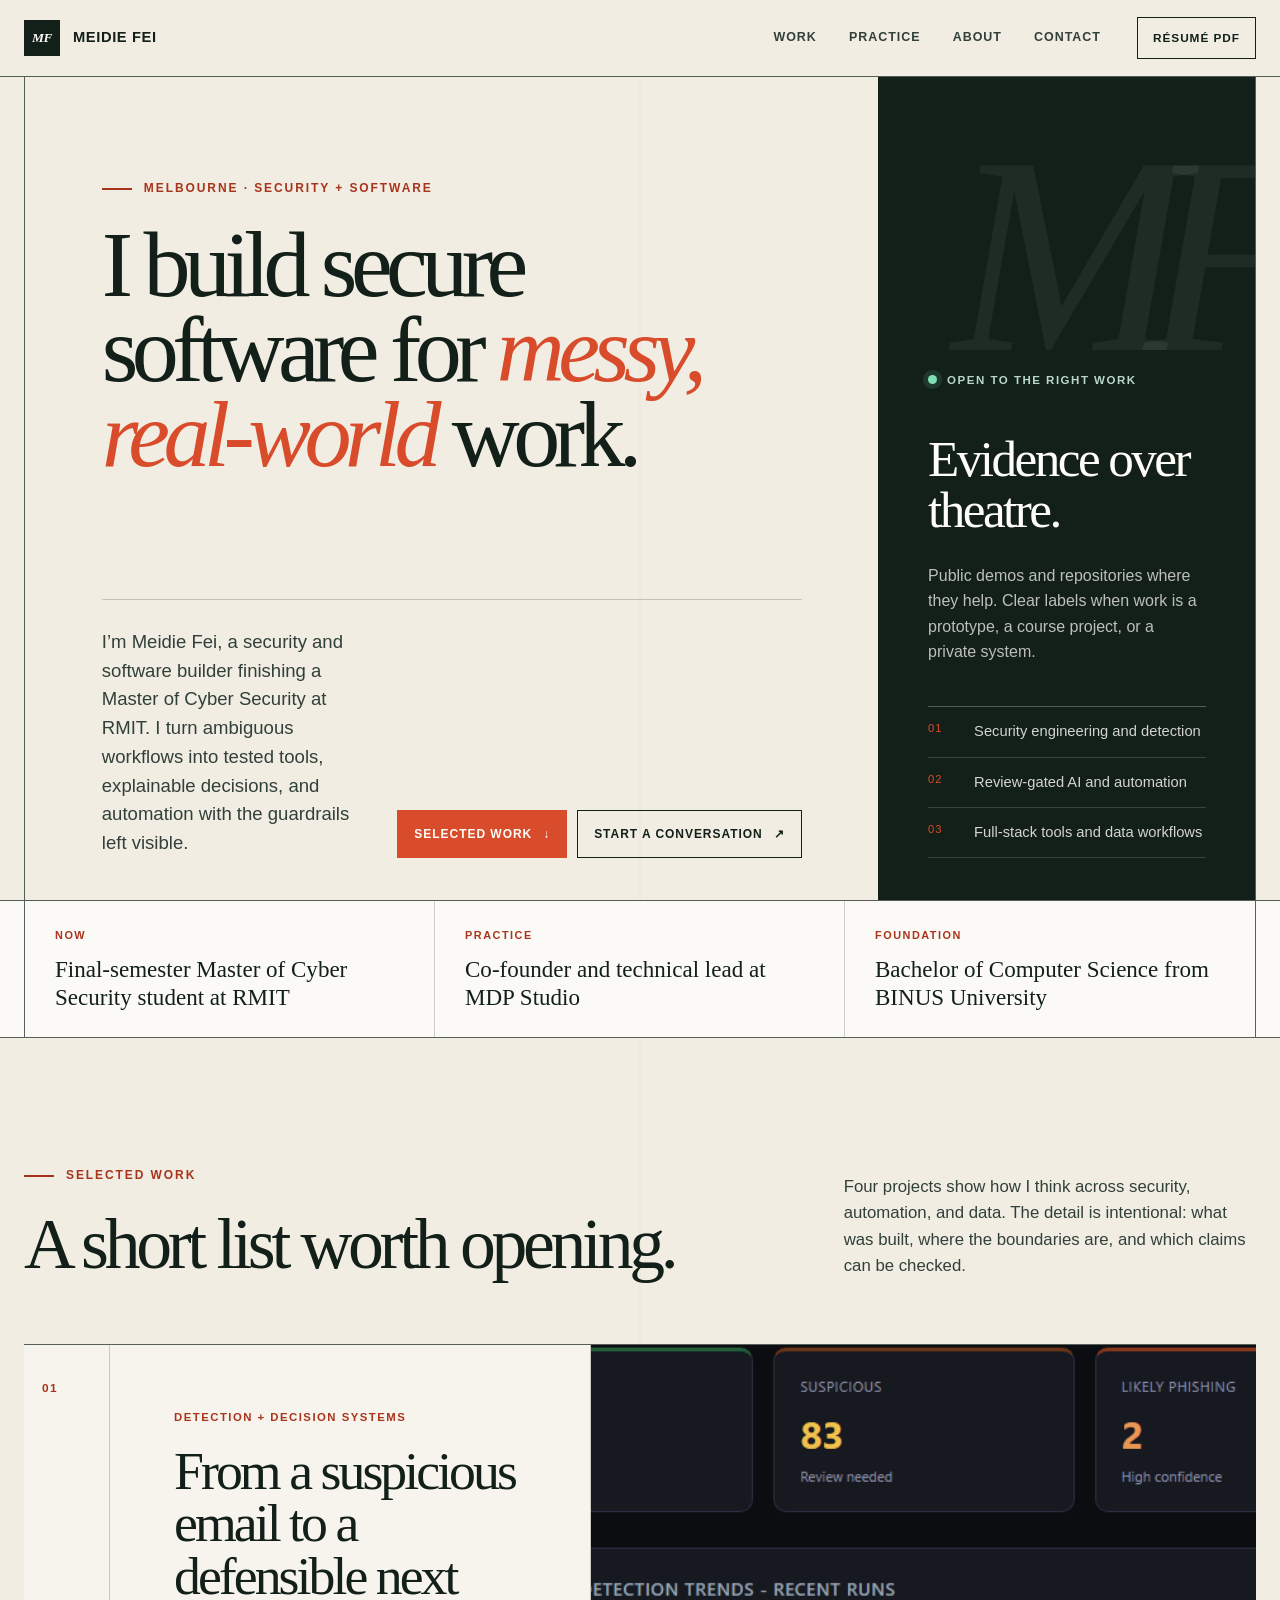
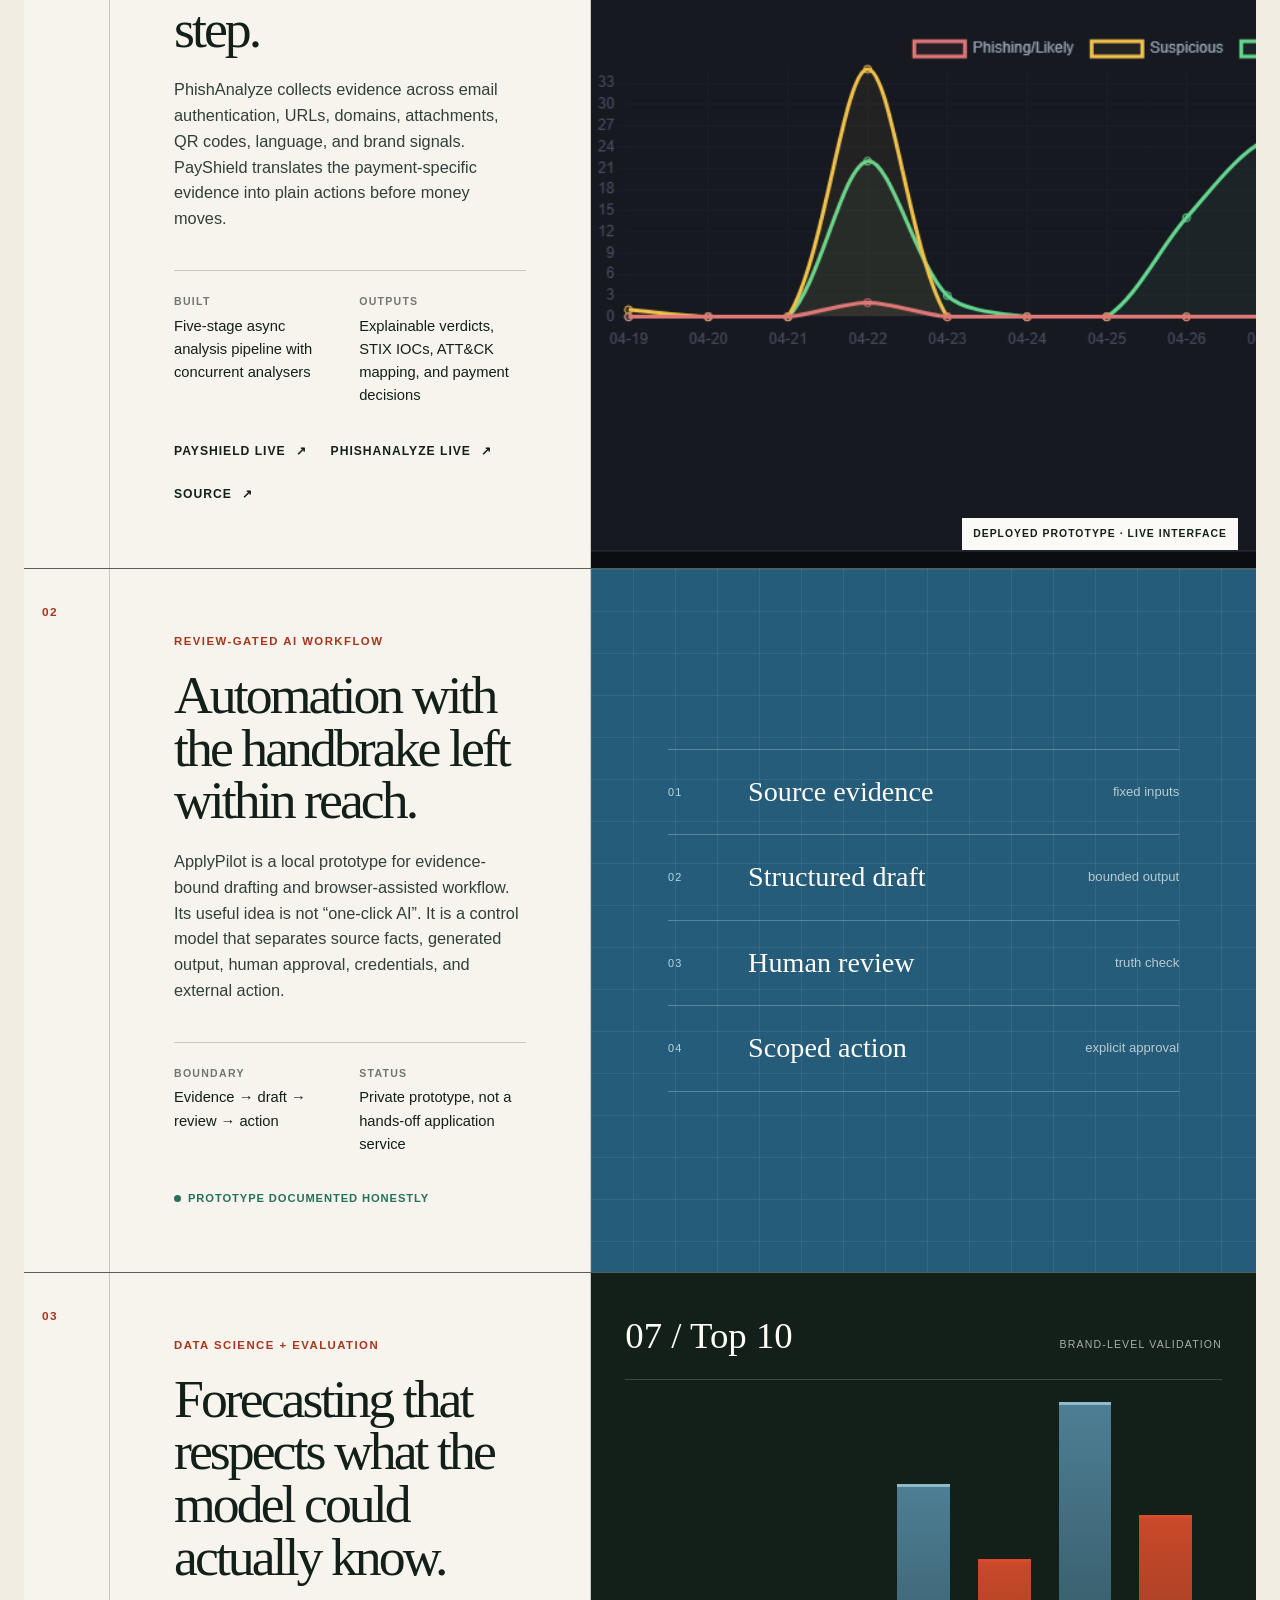
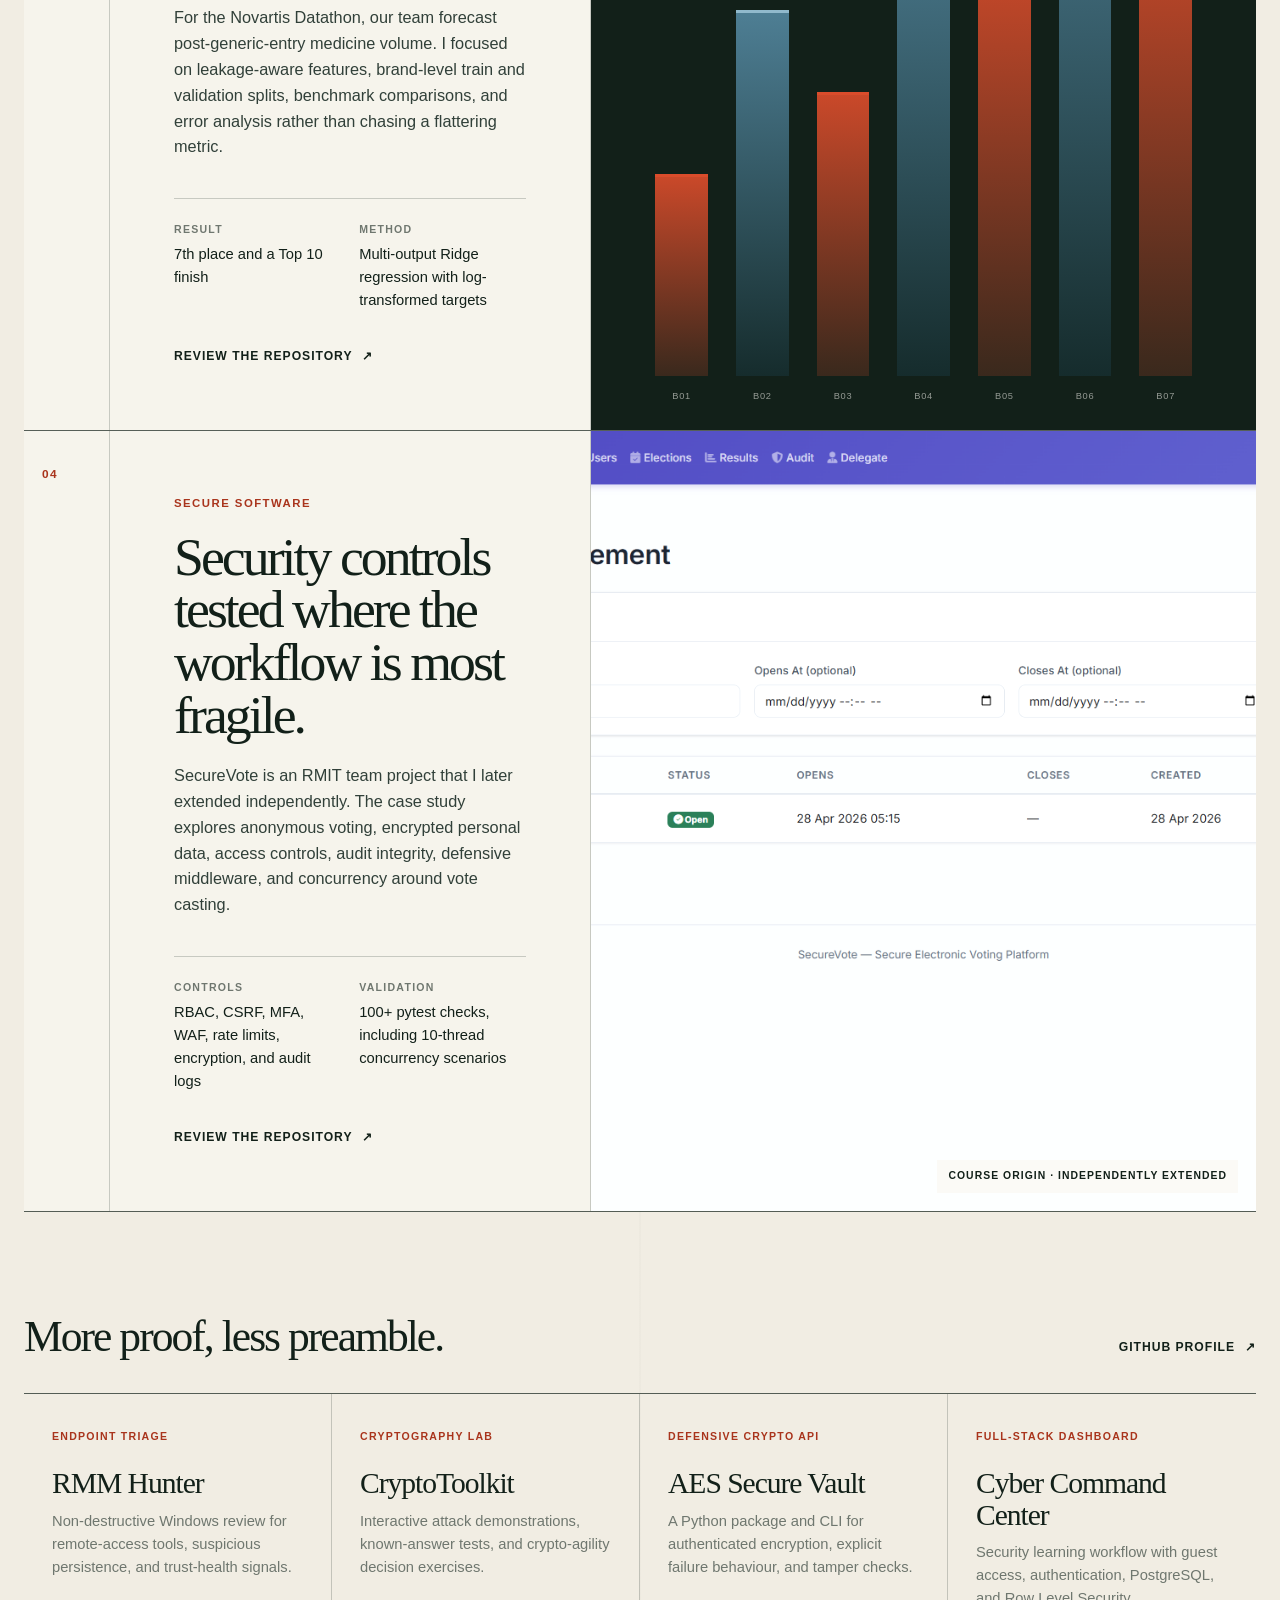
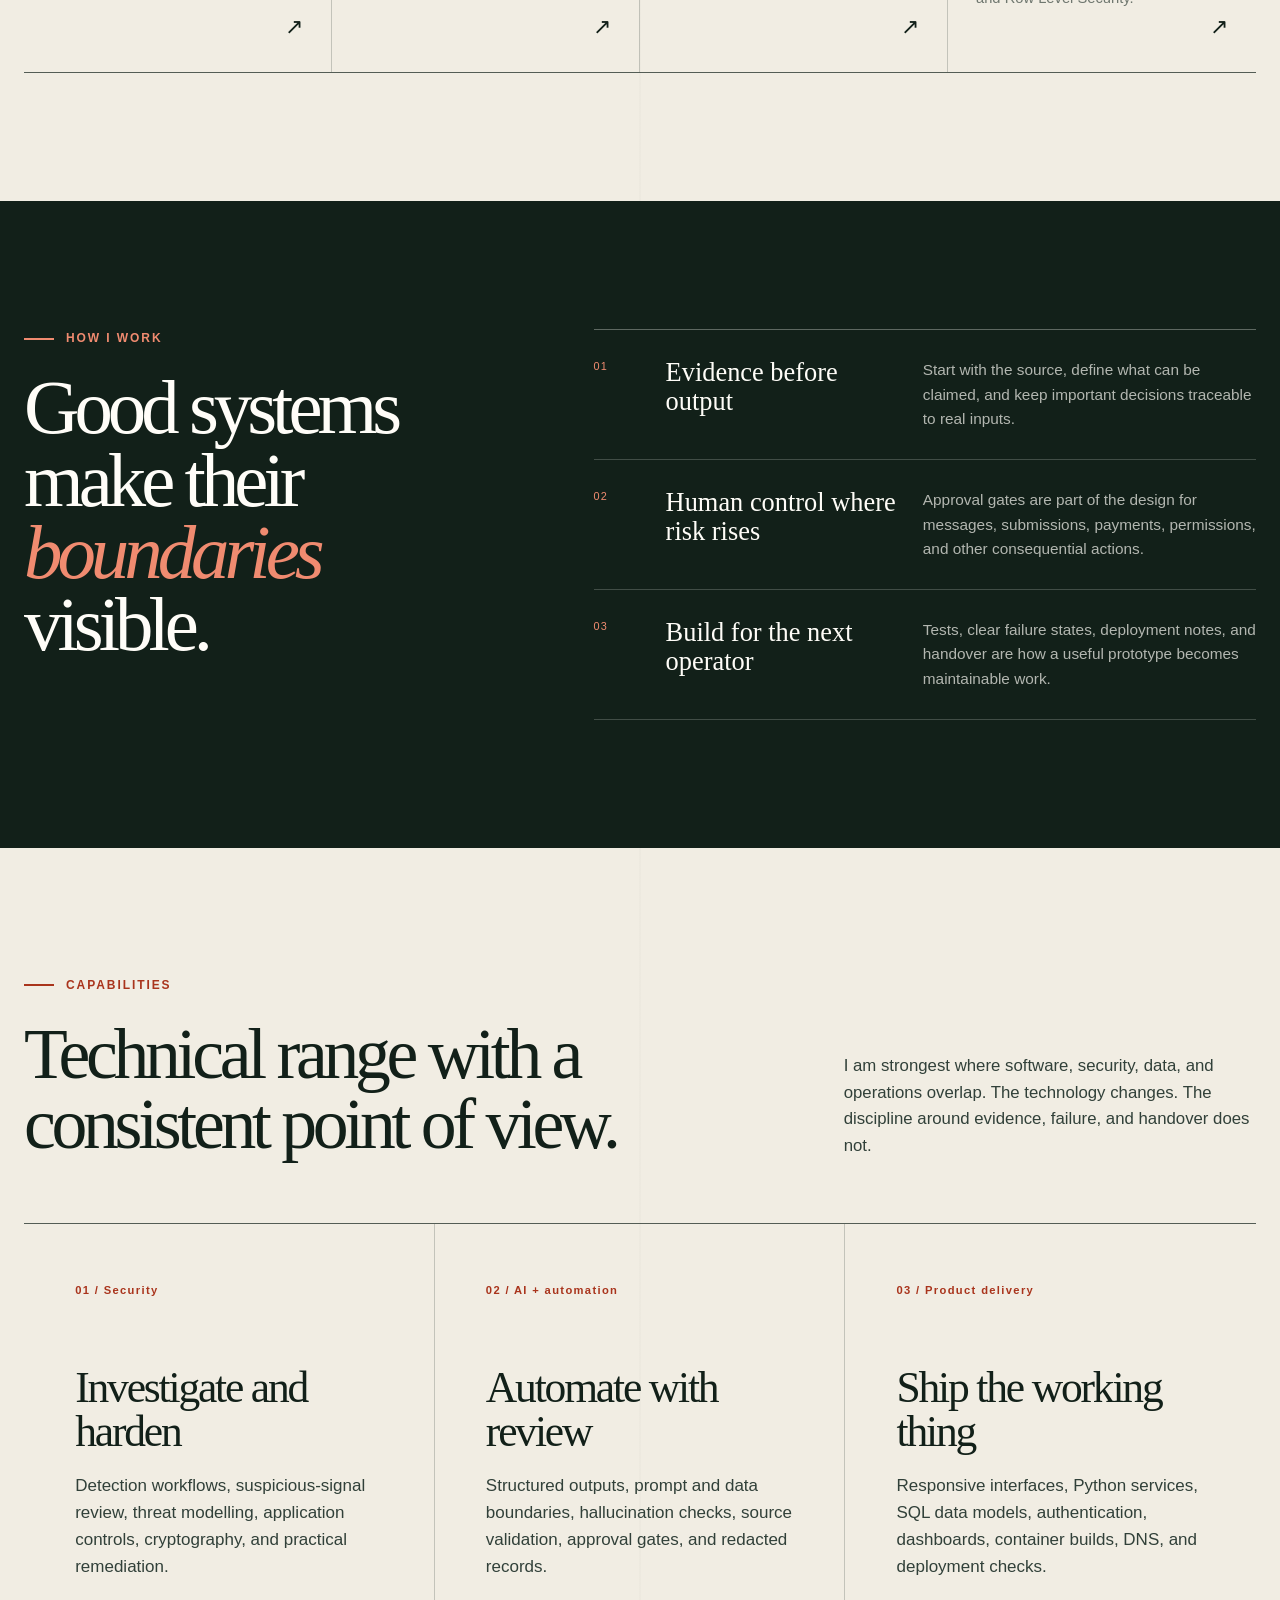
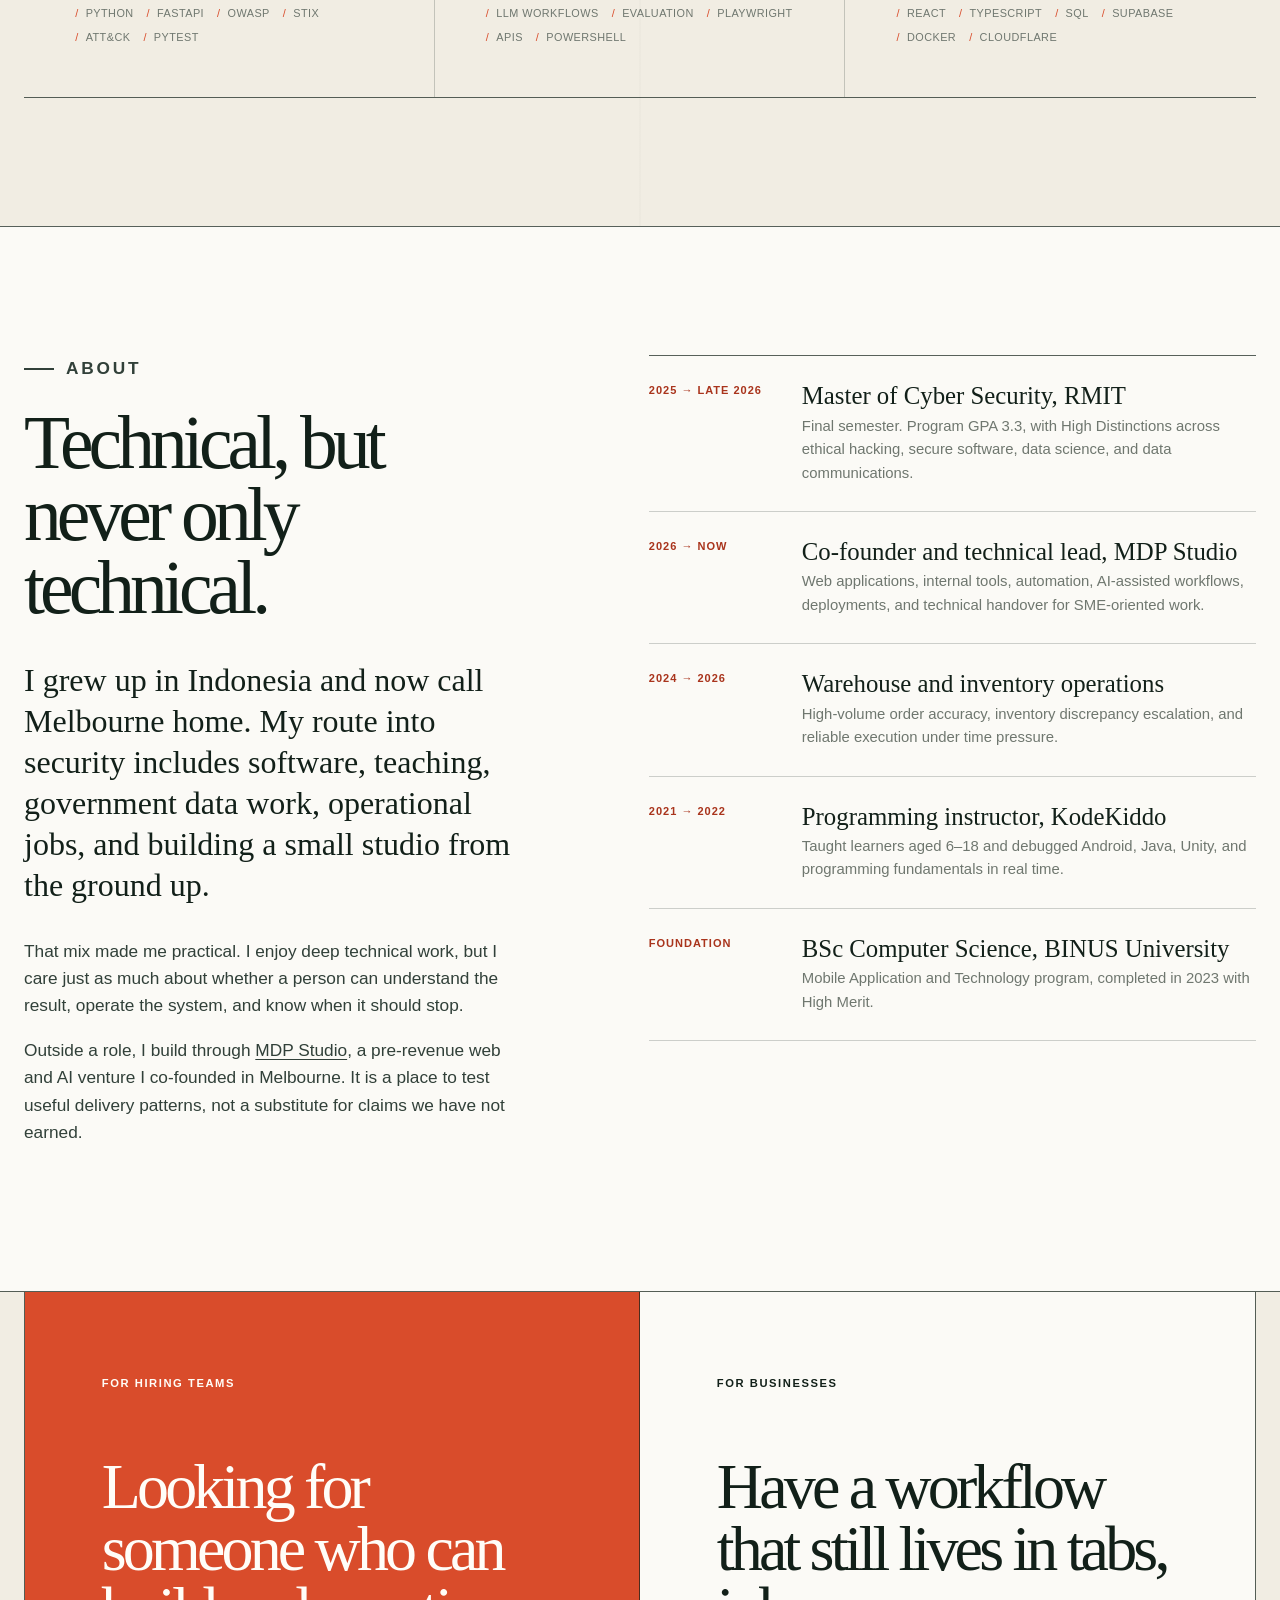
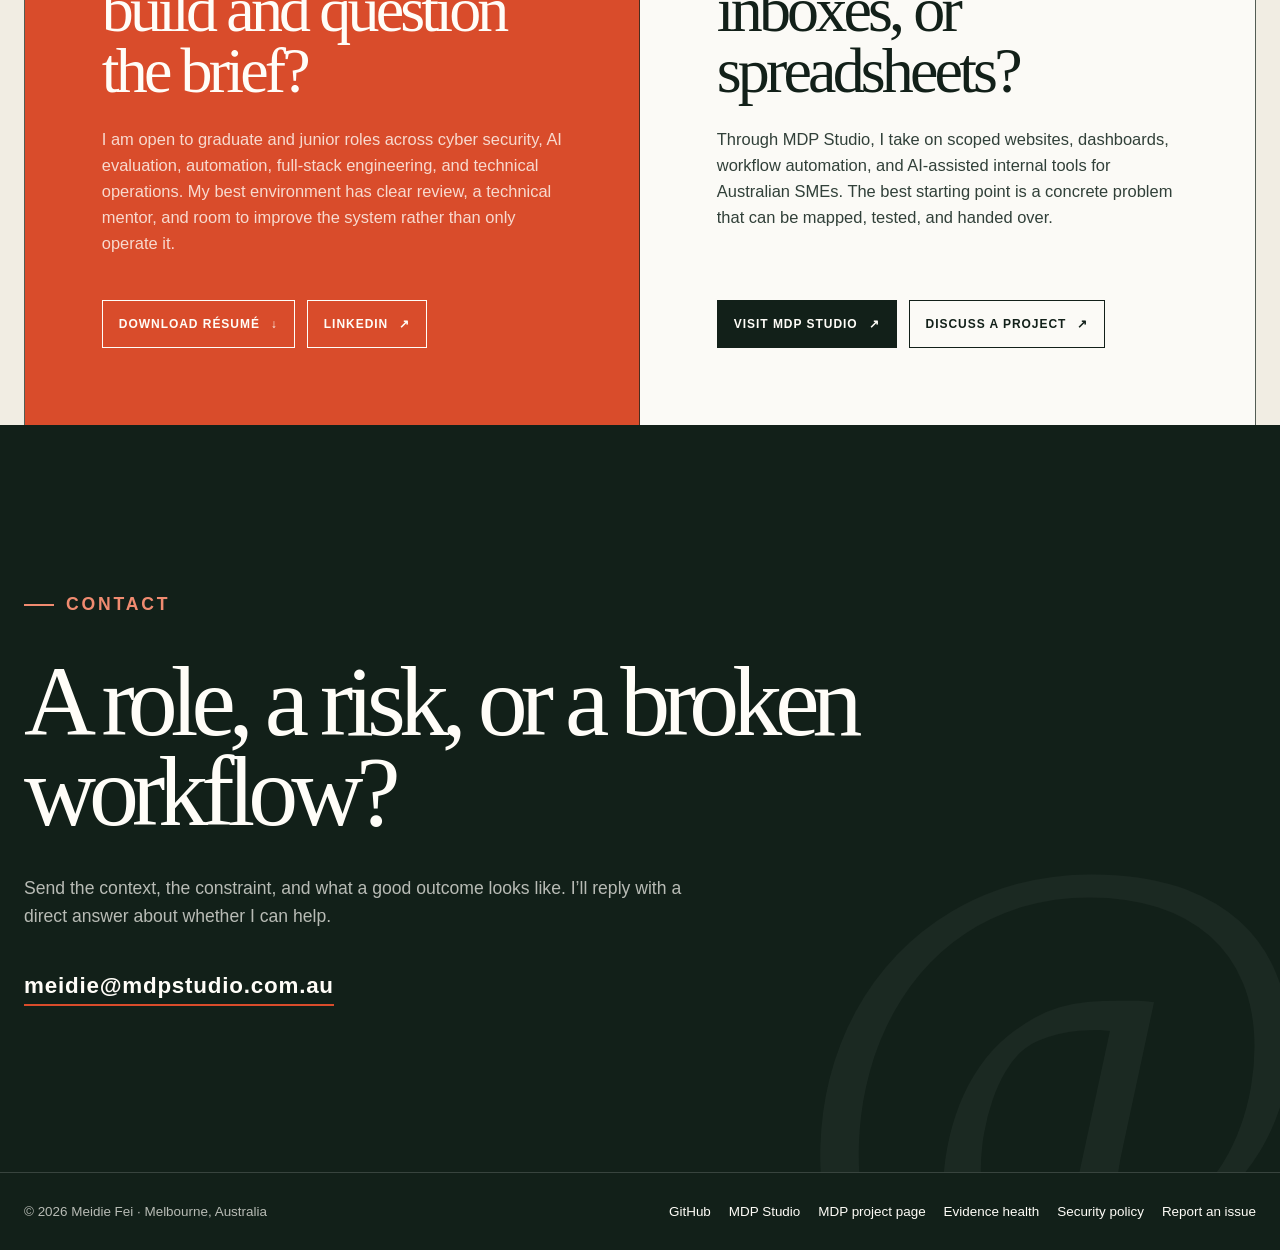
==== commit dd2c9b9f: "Rework portfolio for hiring and client audiences" ====
--- a/index.html
+++ b/index.html
@@ -1,1824 +1,448 @@
 <!doctype html>
-<html lang="en">
+<html lang="en-AU">
 <head>
   <meta charset="utf-8">
   <meta name="viewport" content="width=device-width, initial-scale=1">
-  <meta name="description" content="Meidie Fei security portfolio: PayShield payment-scam firewall, PhishAnalyze email analysis, RMM Hunter endpoint triage, secure software, cryptography, cloud automation, and analyst-ready evidence.">
+  <meta name="color-scheme" content="light">
+  <meta name="theme-color" content="#122019">
+  <meta name="description" content="Meidie Fei is a Melbourne-based security and software builder working across detection engineering, secure applications, practical AI workflows, automation, data, and full-stack delivery.">
+  <meta name="author" content="Meidie Fei">
+  <meta name="robots" content="index,follow,max-image-preview:large">
   <link rel="canonical" href="https://meidie.mdpstudio.com.au/">
   <meta property="og:type" content="website">
-  <meta property="og:title" content="Meidie Fei | Security Analyst Portfolio">
-  <meta property="og:description" content="Public security projects recruiters can open, test, and review: PayShield, PhishAnalyze, RMM Hunter, SecureVote, CryptoToolkit, AES Secure Vault, and cloud deployment work.">
+  <meta property="og:site_name" content="Meidie Fei Portfolio">
+  <meta property="og:title" content="Meidie Fei | Security, Software &amp; Automation">
+  <meta property="og:description" content="Selected work in security engineering, review-gated AI, automation, data, and full-stack delivery. Built in Melbourne, with public evidence where available.">
   <meta property="og:url" content="https://meidie.mdpstudio.com.au/">
   <meta property="og:image" content="https://meidie.mdpstudio.com.au/assets/linkedin-featured-portfolio.png">
   <meta property="og:image:width" content="1200">
   <meta property="og:image:height" content="627">
+  <meta property="og:image:alt" content="Meidie Fei portfolio preview">
   <meta name="twitter:card" content="summary_large_image">
-  <meta name="twitter:title" content="Meidie Fei | Security Analyst Portfolio">
-  <meta name="twitter:description" content="Public security projects recruiters can open, test, and review, including PayShield, PhishAnalyze, and RMM Hunter.">
+  <meta name="twitter:title" content="Meidie Fei | Security, Software &amp; Automation">
+  <meta name="twitter:description" content="Security-aware software, practical automation, AI workflow controls, and public project evidence.">
   <meta name="twitter:image" content="https://meidie.mdpstudio.com.au/assets/linkedin-featured-portfolio.png">
-  <title>Meidie Fei | Security Analyst Portfolio</title>
+  <title>Meidie Fei | Security, Software &amp; Automation</title>
+  <link rel="icon" href="assets/favicon.jpg" type="image/jpeg">
+  <link rel="stylesheet" href="assets/site.css">
   <script type="application/ld+json">
-    {
-      "@context": "https://schema.org",
-      "@type": "Person",
-      "name": "Meidie Fei",
-      "url": "https://meidie.mdpstudio.com.au/",
-      "email": "mailto:meidie@mdpstudio.com.au",
-      "jobTitle": "Cybersecurity student and MDP Studio co-founder",
-      "address": {
-        "@type": "PostalAddress",
-        "addressLocality": "Melbourne",
-        "addressCountry": "AU"
+  {
+    "@context": "https://schema.org",
+    "@type": "Person",
+    "name": "Meidie Fei",
+    "url": "https://meidie.mdpstudio.com.au/",
+    "email": "mailto:meidie@mdpstudio.com.au",
+    "image": "https://meidie.mdpstudio.com.au/assets/linkedin-featured-portfolio.png",
+    "description": "Melbourne-based security and software builder working across detection engineering, secure applications, AI workflow controls, automation, data, and full-stack delivery.",
+    "homeLocation": {
+      "@type": "Place",
+      "name": "Melbourne, Australia"
+    },
+    "affiliation": [
+      {
+        "@type": "CollegeOrUniversity",
+        "name": "RMIT University"
       },
-      "affiliation": [
-        {
-          "@type": "EducationalOrganization",
-          "name": "RMIT University"
-        },
-        {
-          "@type": "Organization",
-          "name": "MDP Studio",
-          "url": "https://mdpstudio.com.au"
-        }
-      ],
-      "knowsAbout": [
-        "phishing analysis",
-        "payment scam detection",
-        "Windows endpoint triage",
-        "cryptography education",
-        "cloud deployment",
-        "security automation"
-      ],
-      "sameAs": [
-        "https://github.com/meidielo",
-        "https://mdpstudio.com.au/projects/meidie-security-portfolio/"
-      ]
-    }
+      {
+        "@type": "Organization",
+        "name": "MDP Studio",
+        "url": "https://mdpstudio.com.au/"
+      }
+    ],
+    "alumniOf": {
+      "@type": "CollegeOrUniversity",
+      "name": "BINUS University"
+    },
+    "knowsAbout": [
+      "Cyber security",
+      "Detection engineering",
+      "Secure software",
+      "AI workflow evaluation",
+      "Automation",
+      "Full-stack development",
+      "Data science"
+    ],
+    "sameAs": [
+      "https://www.linkedin.com/in/meidie-fei/",
+      "https://github.com/meidielo",
+      "https://github.com/MDP-Studio",
+      "https://mdpstudio.com.au/"
+    ]
+  }
   </script>
-  <link rel="icon" href="assets/favicon.jpg">
-  <style>
-    :root {
-      --bg: #f4f6f8;
-      --paper: #ffffff;
-      --paper-2: #f8fafc;
-      --ink: #101828;
-      --muted: #5b6472;
-      --quiet: #7a8494;
-      --line: #d9e0ea;
-      --line-strong: #bcc7d6;
-      --teal: #0f766e;
-      --teal-soft: #e7f6f3;
-      --blue: #2563b8;
-      --blue-soft: #eaf2ff;
-      --amber: #9a6a00;
-      --amber-soft: #fff5d8;
-      --red: #b73535;
-      --red-soft: #fff0f0;
-      --charcoal: #172033;
-      --shadow: 0 18px 55px rgba(16, 24, 40, 0.11);
-      --radius: 8px;
-      --max: 1180px;
-    }
-
-    * {
-      box-sizing: border-box;
-    }
-
-    html {
-      scroll-behavior: smooth;
-      overflow-x: hidden;
-    }
-
-    body {
-      margin: 0;
-      color: var(--ink);
-      background: #f6f7f9;
-      font-family: Arial, Helvetica, sans-serif;
-      font-size: 16px;
-      line-height: 1.55;
-      overflow-x: hidden;
-    }
-
-    a {
-      color: inherit;
-      text-decoration: none;
-    }
-
-    img {
-      display: block;
-      max-width: 100%;
-    }
-
-    p,
-    h1,
-    h2,
-    h3,
-    h4 {
-      margin: 0;
-      overflow-wrap: break-word;
-    }
-
-    .skip-link {
-      position: absolute;
-      left: 16px;
-      top: -80px;
-      z-index: 100;
-      padding: 10px 14px;
-      border-radius: 6px;
-      background: var(--ink);
-      color: #ffffff;
-      font-weight: 800;
-    }
-
-    .skip-link:focus {
-      top: 16px;
-    }
-
-    .shell {
-      width: min(var(--max), calc(100% - 32px));
-      margin: 0 auto;
-    }
-
-    .site-header {
-      position: sticky;
-      top: 0;
-      z-index: 40;
-      background: rgba(255, 255, 255, 0.94);
-      border-bottom: 1px solid var(--line);
-      backdrop-filter: blur(14px);
-    }
-
-    .nav {
-      min-height: 68px;
-      display: flex;
-      align-items: center;
-      justify-content: space-between;
-      gap: 18px;
-    }
-
-    .brand {
-      display: inline-flex;
-      align-items: center;
-      gap: 10px;
-      font-weight: 900;
-      white-space: nowrap;
-    }
-
-    .brand-mark {
-      width: 36px;
-      height: 36px;
-      display: grid;
-      place-items: center;
-      border-radius: 8px;
-      background: var(--charcoal);
-      color: #ffffff;
-      font-size: 13px;
-    }
-
-    .nav-links {
-      display: flex;
-      align-items: center;
-      gap: 4px;
-      flex-wrap: wrap;
-      justify-content: flex-end;
-    }
-
-    .nav-links a,
-    .button,
-    .filter {
-      min-height: 40px;
-      display: inline-flex;
-      align-items: center;
-      justify-content: center;
-      gap: 8px;
-      padding: 9px 12px;
-      border-radius: 6px;
-      border: 1px solid transparent;
-      color: var(--ink);
-      background: transparent;
-      font: inherit;
-      font-weight: 800;
-      cursor: pointer;
-    }
-
-    .nav-links a:hover,
-    .nav-links a:focus,
-    .button:hover,
-    .button:focus,
-    .filter:hover,
-    .filter:focus {
-      outline: none;
-      border-color: var(--line-strong);
-      background: #ffffff;
-      box-shadow: 0 10px 26px rgba(16, 24, 40, 0.08);
-    }
-
-    .button.primary {
-      color: #ffffff;
-      background: var(--teal);
-      border-color: var(--teal);
-    }
-
-    .button.dark {
-      color: #ffffff;
-      background: var(--charcoal);
-      border-color: var(--charcoal);
-    }
-
-    .button.ghost {
-      background: #ffffff;
-      border-color: var(--line);
-    }
-
-    .button.coffee {
-      color: #111827;
-      background: #ffd60a;
-      border-color: #ffd60a;
-    }
-
-    .button svg {
-      width: 18px;
-      height: 18px;
-      flex: 0 0 auto;
-    }
-
-    .intro {
-      padding: 36px 0 28px;
-    }
-
-    .dossier {
-      display: grid;
-      grid-template-columns: 1fr;
-      gap: 16px;
-      align-items: stretch;
-    }
-
-    .identity-panel,
-    .fit-panel,
-    .project-card,
-    .matrix,
-    .timeline-item,
-    .credential-panel {
-      border: 1px solid var(--line);
-      border-radius: var(--radius);
-      background: rgba(255, 255, 255, 0.96);
-      box-shadow: 0 14px 42px rgba(16, 24, 40, 0.08);
-    }
-
-    .identity-panel {
-      min-height: 0;
-      display: grid;
-      grid-template-rows: 1fr auto;
-      overflow: hidden;
-    }
-
-    .identity-main {
-      padding: 34px;
-      color: var(--ink);
-      background: #ffffff;
-    }
-
-    .hero-layout {
-      min-height: 470px;
-      display: grid;
-      grid-template-columns: minmax(0, 0.9fr) minmax(430px, 0.72fr);
-      gap: 28px;
-      align-items: center;
-    }
-
-    .hero-text {
-      min-width: 0;
-    }
-
-    .eyebrow {
-      display: inline-flex;
-      align-items: center;
-      min-height: 32px;
-      padding: 6px 10px;
-      border-radius: 6px;
-      border: 1px solid rgba(255, 255, 255, 0.24);
-      background: var(--teal-soft);
-      color: var(--teal);
-      font-size: 12px;
-      font-weight: 900;
-      text-transform: uppercase;
-      letter-spacing: 0.08em;
-    }
-
-    h1 {
-      max-width: 850px;
-      margin-top: 20px;
-      font-size: 56px;
-      line-height: 1.02;
-      letter-spacing: 0;
-    }
-
-    .intro-copy {
-      max-width: 760px;
-      margin-top: 18px;
-      color: var(--muted);
-      font-size: 19px;
-    }
-
-    .screenshot-stack {
-      min-width: 0;
-      width: 100%;
-      display: grid;
-      gap: 12px;
-    }
-
-    .browser-frame {
-      min-width: 0;
-      max-width: 100%;
-      display: block;
-      overflow: hidden;
-      border-radius: 8px;
-      border: 1px solid var(--line);
-      background: #ffffff;
-      box-shadow: 0 18px 45px rgba(16, 24, 40, 0.14);
-    }
-
-    .browser-frame.small {
-      width: 82%;
-      margin-left: auto;
-      margin-top: -44px;
-    }
-
-    .browser-bar {
-      min-height: 30px;
-      display: flex;
-      align-items: center;
-      justify-content: space-between;
-      gap: 12px;
-      padding: 7px 10px;
-      border-bottom: 1px solid var(--line);
-      background: #f8fafc;
-      color: var(--quiet);
-      font-size: 12px;
-      font-weight: 800;
-      min-width: 0;
-    }
-
-    .browser-bar span:last-child {
-      min-width: 0;
-      overflow: hidden;
-      text-overflow: ellipsis;
-      white-space: nowrap;
-    }
-
-    .browser-dots {
-      flex: 0 0 auto;
-      display: inline-flex;
-      gap: 5px;
-    }
-
-    .browser-dots span {
-      width: 8px;
-      height: 8px;
-      border-radius: 50%;
-      background: #cbd5e1;
-    }
-
-    .browser-frame img {
-      width: 100%;
-      height: 282px;
-      object-fit: cover;
-      object-position: top center;
-    }
-
-    .browser-frame.small img {
-      height: 210px;
-    }
-
-    .hero-actions {
-      display: flex;
-      flex-wrap: wrap;
-      gap: 10px;
-      margin-top: 28px;
-    }
-
-    .hero-actions .button {
-      min-height: 46px;
-      padding: 11px 15px;
-    }
-
-    .identity-meta {
-      display: grid;
-      grid-template-columns: repeat(4, minmax(0, 1fr));
-      border-top: 1px solid rgba(255, 255, 255, 0.18);
-      background: #ffffff;
-    }
-
-    .metric {
-      min-height: 106px;
-      padding: 18px;
-      border-right: 1px solid var(--line);
-    }
-
-    .metric:last-child {
-      border-right: 0;
-    }
-
-    .metric strong {
-      display: block;
-      color: var(--ink);
-      font-size: 28px;
-      line-height: 1;
-      margin-bottom: 7px;
-    }
-
-    .metric span {
-      display: block;
-      color: var(--muted);
-      font-size: 13px;
-      font-weight: 800;
-    }
-
-    .fit-panel {
-      padding: 22px;
-      display: grid;
-      grid-template-columns: minmax(260px, 0.7fr) minmax(0, 1fr) minmax(260px, 0.72fr);
-      align-content: start;
-      align-items: start;
-      gap: 18px;
-    }
-
-    .panel-label {
-      color: var(--teal);
-      font-size: 12px;
-      font-weight: 900;
-      text-transform: uppercase;
-      letter-spacing: 0.08em;
-    }
-
-    .status-row {
-      display: grid;
-      grid-template-columns: minmax(0, 1fr) auto;
-      align-items: center;
-      justify-content: space-between;
-      gap: 12px;
-      padding-right: 18px;
-      border-right: 1px solid var(--line);
-      border-bottom: 0;
-    }
-
-    .status-row > div {
-      min-width: 0;
-    }
-
-    .status-row strong {
-      display: block;
-      font-size: 20px;
-      line-height: 1.18;
-    }
-
-    .availability {
-      display: inline-flex;
-      align-items: center;
-      gap: 8px;
-      padding: 7px 9px;
-      border-radius: 999px;
-      background: var(--teal-soft);
-      color: var(--teal);
-      font-size: 12px;
-      font-weight: 900;
-      white-space: nowrap;
-    }
-
-    .availability::before {
-      content: "";
-      width: 8px;
-      height: 8px;
-      border-radius: 50%;
-      background: var(--teal);
-    }
-
-    .checklist {
-      display: grid;
-      gap: 9px;
-    }
-
-    .check {
-      display: grid;
-      grid-template-columns: 25px 1fr;
-      gap: 10px;
-      align-items: start;
-      color: var(--muted);
-    }
-
-    .check span:first-child {
-      width: 25px;
-      height: 25px;
-      display: grid;
-      place-items: center;
-      border-radius: 6px;
-      background: var(--blue-soft);
-      color: var(--blue);
-      font-weight: 900;
-      line-height: 1;
-    }
-
-    .quick-links {
-      display: grid;
-      gap: 8px;
-    }
-
-    .quick-links a {
-      display: flex;
-      align-items: center;
-      justify-content: space-between;
-      gap: 12px;
-      min-height: 48px;
-      padding: 11px 12px;
-      border-radius: 6px;
-      border: 1px solid var(--line);
-      background: var(--paper-2);
-      font-weight: 800;
-    }
-
-    .quick-links a:hover,
-    .quick-links a:focus {
-      outline: none;
-      border-color: var(--line-strong);
-      background: #ffffff;
-    }
-
-    main section {
-      padding: 58px 0;
-    }
-
-    .section-head {
-      display: grid;
-      grid-template-columns: minmax(0, 0.85fr) minmax(300px, 0.6fr);
-      gap: 28px;
-      align-items: end;
-      margin-bottom: 22px;
-    }
-
-    .section-kicker {
-      margin-bottom: 8px;
-      color: var(--teal);
-      font-size: 12px;
-      font-weight: 900;
-      text-transform: uppercase;
-      letter-spacing: 0.08em;
-    }
-
-    h2 {
-      font-size: 38px;
-      line-height: 1.08;
-      letter-spacing: 0;
-    }
-
-    h3 {
-      font-size: 22px;
-      line-height: 1.2;
-      letter-spacing: 0;
-    }
-
-    .lead {
-      color: var(--muted);
-      font-size: 17px;
-    }
-
-    .filters {
-      display: flex;
-      flex-wrap: wrap;
-      gap: 8px;
-      justify-content: flex-end;
-      margin-top: 12px;
-    }
-
-    .filter {
-      background: #ffffff;
-      border-color: var(--line);
-      min-height: 38px;
-      padding: 8px 11px;
-    }
-
-    .filter.active {
-      color: #ffffff;
-      background: var(--charcoal);
-      border-color: var(--charcoal);
-    }
-
-    .featured-grid {
-      display: grid;
-      grid-template-columns: repeat(3, minmax(0, 1fr));
-      gap: 16px;
-      margin-bottom: 16px;
-    }
-
-    .feature {
-      min-height: 100%;
-      display: grid;
-      grid-template-rows: 210px auto;
-      overflow: hidden;
-      border-radius: var(--radius);
-      border: 1px solid var(--line);
-      color: var(--ink);
-      background: #ffffff;
-      box-shadow: var(--shadow);
-      transition: transform 160ms ease, box-shadow 160ms ease, border-color 160ms ease;
-    }
-
-    .feature:hover,
-    .feature:focus {
-      transform: translateY(-2px);
-      border-color: var(--line-strong);
-    }
-
-    .feature.no-image {
-      background:
-        linear-gradient(135deg, #172033, #0f766e);
-    }
-
-    .feature img {
-      width: 100%;
-      height: 100%;
-      object-fit: cover;
-      object-position: top center;
-      border-bottom: 1px solid var(--line);
-      background: var(--paper-2);
-    }
-
-    .feature::after {
-      content: none;
-    }
-
-    .feature.no-image::after {
-      background:
-        linear-gradient(180deg, rgba(16, 24, 40, 0.06), rgba(16, 24, 40, 0.72));
-    }
-
-    .feature-content {
-      padding: 18px;
-      display: grid;
-      gap: 12px;
-      align-content: start;
-    }
-
-    .feature p {
-      color: var(--muted);
-    }
-
-    .badge-row {
-      display: flex;
-      flex-wrap: wrap;
-      gap: 6px;
-    }
-
-    .tag {
-      display: inline-flex;
-      align-items: center;
-      min-height: 26px;
-      padding: 4px 8px;
-      border-radius: 5px;
-      background: #eef2f7;
-      color: #334155;
-      font-size: 12px;
-      font-weight: 900;
-      white-space: nowrap;
-    }
-
-    .tag.green {
-      background: var(--teal-soft);
-      color: var(--teal);
-    }
-
-    .tag.blue {
-      background: var(--blue-soft);
-      color: var(--blue);
-    }
-
-    .tag.amber {
-      background: var(--amber-soft);
-      color: var(--amber);
-    }
-
-    .tag.red {
-      background: var(--red-soft);
-      color: var(--red);
-    }
-
-    .feature .tag {
-      background: var(--paper-2);
-      color: #334155;
-      border: 1px solid var(--line);
-    }
-
-    .project-list {
-      display: grid;
-      gap: 14px;
-    }
-
-    .project-card {
-      display: grid;
-      grid-template-columns: 270px minmax(0, 1fr) minmax(230px, 0.44fr);
-      gap: 0;
-      overflow: hidden;
-      transition: transform 160ms ease, box-shadow 160ms ease, border-color 160ms ease;
-    }
-
-    .project-card.no-media {
-      grid-template-columns: minmax(0, 1fr) minmax(230px, 0.44fr);
-    }
-
-    .project-card.visual-wide {
-      grid-template-columns: minmax(420px, 0.85fr) minmax(0, 1fr) minmax(210px, 0.36fr);
-    }
-
-    .project-card.no-media .project-copy {
-      border-left: 5px solid var(--teal);
-    }
-
-    .project-card.no-media.crypto .project-copy {
-      border-left-color: var(--blue);
-    }
-
-    .project-card.no-media.cloud .project-copy {
-      border-left-color: var(--amber);
-    }
-
-    .project-card:hover,
-    .project-card:focus-within {
-      transform: translateY(-2px);
-      border-color: var(--line-strong);
-      box-shadow: var(--shadow);
-    }
-
-    .project-card[hidden] {
-      display: none;
-    }
-
-    .project-media {
-      min-height: 100%;
-      background: var(--paper-2);
-      border-right: 1px solid var(--line);
-    }
-
-    .project-media img {
-      width: 100%;
-      height: 100%;
-      min-height: 230px;
-      object-fit: cover;
-      object-position: top center;
-    }
-
-    .project-card.visual-wide .project-media img {
-      min-height: 300px;
-    }
-
-    .project-copy {
-      padding: 20px;
-      display: grid;
-      gap: 12px;
-      align-content: start;
-    }
-
-    .project-copy p {
-      color: var(--muted);
-    }
-
-    .proof-list {
-      margin: 0;
-      padding-left: 18px;
-      color: #334155;
-    }
-
-    .proof-list li {
-      margin: 5px 0;
-    }
-
-    .project-brief {
-      display: grid;
-      gap: 6px;
-      padding-top: 12px;
-      border-top: 1px solid var(--line);
-      font-size: 14px;
-      line-height: 1.55;
-      color: #334155;
-    }
-
-    .project-brief strong {
-      color: var(--ink);
-      font-size: 12px;
-      letter-spacing: 0;
-      text-transform: uppercase;
-    }
-
-    .project-brief p {
-      color: #334155;
-    }
-
-    .project-side {
-      padding: 20px;
-      border-left: 1px solid var(--line);
-      background: var(--paper-2);
-      display: grid;
-      align-content: space-between;
-      gap: 18px;
-    }
-
-    .project-stat {
-      display: grid;
-      gap: 3px;
-    }
-
-    .project-stat strong {
-      font-size: 28px;
-      line-height: 1;
-    }
-
-    .project-stat span {
-      color: var(--muted);
-      font-size: 13px;
-      font-weight: 800;
-    }
-
-    .project-actions {
-      display: flex;
-      flex-wrap: wrap;
-      gap: 8px;
-    }
-
-    .project-actions .button {
-      min-height: 38px;
-      padding: 8px 11px;
-      font-size: 14px;
-    }
-
-    .matrix-section {
-      background: rgba(255, 255, 255, 0.78);
-      border-top: 1px solid var(--line);
-      border-bottom: 1px solid var(--line);
-    }
-
-    .matrix {
-      overflow: hidden;
-      box-shadow: none;
-    }
-
-    .matrix-row {
-      display: grid;
-      grid-template-columns: minmax(180px, 0.42fr) minmax(0, 1fr) minmax(180px, 0.45fr);
-      border-bottom: 1px solid var(--line);
-    }
-
-    .matrix-row:last-child {
-      border-bottom: 0;
-    }
-
-    .matrix-cell {
-      padding: 16px;
-      border-right: 1px solid var(--line);
-    }
-
-    .matrix-cell:last-child {
-      border-right: 0;
-    }
-
-    .matrix-head {
-      background: var(--charcoal);
-      color: #ffffff;
-      font-size: 12px;
-      font-weight: 900;
-      text-transform: uppercase;
-      letter-spacing: 0.08em;
-    }
-
-    .matrix-cell p {
-      color: var(--muted);
-    }
-
-    .evidence-grid {
-      display: grid;
-      grid-template-columns: minmax(0, 0.92fr) minmax(350px, 0.62fr);
-      gap: 16px;
-      align-items: start;
-    }
-
-    .timeline {
-      display: grid;
-      gap: 12px;
-    }
-
-    .timeline-item,
-    .credential-panel {
-      padding: 20px;
-      box-shadow: 0 12px 34px rgba(16, 24, 40, 0.06);
-    }
-
-    .timeline-item p,
-    .credential-panel p {
-      margin-top: 8px;
-      color: var(--muted);
-    }
-
-    .timeline-item .context-link {
-      color: var(--blue);
-      font-weight: 800;
-      text-decoration: underline;
-      text-underline-offset: 3px;
-    }
-
-    .timeline-item .context-link:hover,
-    .timeline-item .context-link:focus {
-      color: var(--teal);
-    }
-
-    .grade-table {
-      width: 100%;
-      margin-top: 16px;
-      border-collapse: collapse;
-      font-size: 14px;
-    }
-
-    .grade-table th,
-    .grade-table td {
-      padding: 10px 8px;
-      border-bottom: 1px solid var(--line);
-      text-align: left;
-      vertical-align: top;
-    }
-
-    .grade-table th {
-      color: #334155;
-      font-size: 12px;
-      text-transform: uppercase;
-      letter-spacing: 0.08em;
-    }
-
-    .grade {
-      display: inline-flex;
-      align-items: center;
-      justify-content: center;
-      min-width: 34px;
-      min-height: 28px;
-      border-radius: 5px;
-      background: var(--teal-soft);
-      color: var(--teal);
-      font-weight: 900;
-    }
-
-    .grade.di {
-      background: var(--blue-soft);
-      color: var(--blue);
-    }
-
-    .contact-band {
-      padding: 0 0 58px;
-    }
-
-    .contact-panel {
-      display: grid;
-      grid-template-columns: minmax(0, 1fr) auto;
-      gap: 24px;
-      align-items: center;
-      padding: 28px;
-      border-radius: var(--radius);
-      color: #ffffff;
-      background: var(--charcoal);
-      box-shadow: var(--shadow);
-    }
-
-    .contact-panel p {
-      max-width: 760px;
-      margin-top: 10px;
-      color: #dbeafe;
-    }
-
-    .support-band {
-      padding: 0 0 64px;
-    }
-
-    .support-panel {
-      border-radius: var(--radius);
-      box-shadow: var(--shadow);
-    }
-
-    .support-panel {
-      display: grid;
-      grid-template-columns: minmax(0, 1fr) 148px;
-      gap: 20px;
-      align-items: center;
-      padding: 22px;
-      color: #ffffff;
-      background: var(--charcoal);
-    }
-
-    .support-panel .section-kicker {
-      color: #a7f3d0;
-    }
-
-    .support-copy p {
-      margin-top: 10px;
-      color: #dbeafe;
-    }
-
-    .support-copy .button {
-      margin-top: 20px;
-    }
-
-    .support-qr {
-      padding: 8px;
-      border-radius: 8px;
-      background: #ffffff;
-    }
-
-    .support-qr img {
-      width: 100%;
-      height: auto;
-      aspect-ratio: 1 / 1;
-      object-fit: contain;
-      border-radius: 6px;
-    }
-
-    .footer {
-      padding: 24px 0;
-      border-top: 1px solid var(--line);
-      background: #ffffff;
-      color: var(--muted);
-    }
-
-    .footer-inner {
-      display: flex;
-      justify-content: space-between;
-      gap: 16px;
-      flex-wrap: wrap;
-    }
-
-    .footer a {
-      color: var(--ink);
-      font-weight: 800;
-      text-decoration: none;
-    }
-
-    .toast {
-      position: fixed;
-      left: 50%;
-      bottom: 22px;
-      z-index: 80;
-      transform: translateX(-50%) translateY(120px);
-      padding: 12px 16px;
-      border-radius: 8px;
-      background: var(--charcoal);
-      color: #ffffff;
-      font-weight: 800;
-      box-shadow: var(--shadow);
-      transition: transform 180ms ease;
-    }
-
-    .toast.show {
-      transform: translateX(-50%) translateY(0);
-    }
-
-    .reveal {
-      opacity: 1;
-      transform: none;
-      transition: none;
-    }
-
-    .reveal.visible {
-      opacity: 1;
-      transform: none;
-    }
-
-    @media (max-width: 1040px) {
-      .dossier,
-      .hero-layout,
-      .section-head,
-      .featured-grid,
-      .evidence-grid,
-      .contact-panel {
-        grid-template-columns: 1fr;
-      }
-
-      .support-panel {
-        grid-template-columns: minmax(0, 1fr) 132px;
-      }
-
-      .fit-panel {
-        grid-template-columns: 1fr;
-      }
-
-      .status-row {
-        padding-right: 0;
-        padding-bottom: 14px;
-        border-right: 0;
-        border-bottom: 1px solid var(--line);
-      }
-
-      .filters {
-        justify-content: flex-start;
-      }
-
-      .project-card {
-        grid-template-columns: 220px minmax(0, 1fr);
-      }
-
-      .project-card.visual-wide {
-        grid-template-columns: 1fr;
-      }
-
-      .project-card.no-media {
-        grid-template-columns: 1fr;
-      }
-
-      .project-side {
-        grid-column: 1 / -1;
-        border-left: 0;
-        border-top: 1px solid var(--line);
-        grid-template-columns: repeat(3, minmax(0, 1fr));
-        align-items: end;
-      }
-    }
-
-    @media (max-width: 760px) {
-      body {
-        background-image: none;
-      }
-
-      .shell {
-        width: min(var(--max), calc(100% - 32px));
-      }
-
-      .nav {
-        align-items: flex-start;
-        flex-direction: column;
-        padding: 12px 0;
-      }
-
-      .nav-links {
-        justify-content: flex-start;
-        width: 100%;
-        gap: 6px;
-      }
-
-      .nav-links a {
-        flex: 1 1 calc(50% - 6px);
-        min-width: 0;
-        padding: 8px 9px;
-        font-size: 13px;
-        text-align: center;
-        white-space: normal;
-      }
-
-      .identity-panel {
-        min-height: auto;
-      }
-
-      .identity-main {
-        padding: 24px 18px;
-      }
-
-      .hero-layout {
-        min-height: 0;
-        grid-template-columns: 1fr;
-      }
-
-      h1 {
-        font-size: 31px;
-      }
-
-      h2 {
-        font-size: 30px;
-      }
-
-      .intro-copy,
-      .lead {
-        font-size: 16px;
-      }
-
-      .identity-meta,
-      .fit-panel,
-      .project-card,
-      .project-side,
-      .matrix-row {
-        grid-template-columns: 1fr;
-      }
-
-      .metric,
-      .project-media,
-      .project-side,
-      .matrix-cell {
-        border-right: 0;
-      }
-
-      .metric,
-      .matrix-cell {
-        border-bottom: 1px solid var(--line);
-      }
-
-      .status-row {
-        grid-template-columns: 1fr;
-        align-items: start;
-        justify-items: start;
-      }
-
-      .metric:last-child,
-      .matrix-cell:last-child {
-        border-bottom: 0;
-      }
-
-      .project-media {
-        border-bottom: 1px solid var(--line);
-      }
-
-      .project-media img {
-        min-height: 210px;
-      }
-
-      .browser-frame img {
-        height: 205px;
-      }
-
-      .browser-frame.small {
-        width: 100%;
-        margin-top: 0;
-      }
-
-      .browser-frame.small img {
-        height: 185px;
-      }
-
-      main section {
-        padding: 46px 0;
-      }
-
-      .hero-actions .button,
-      .project-actions .button,
-      .contact-panel .button,
-      .support-copy .button {
-        width: 100%;
-      }
-
-      .support-panel {
-        grid-template-columns: 1fr;
-      }
-
-      .support-qr {
-        width: 132px;
-      }
-    }
-
-    @media (prefers-reduced-motion: reduce) {
-      html {
-        scroll-behavior: auto;
-      }
-
-      .reveal,
-      .toast,
-      .project-card {
-        transition: none;
-      }
-    }
-  </style>
+  <script src="assets/site.js" defer></script>
 </head>
-<body>
-  <a class="skip-link" href="#main">Skip to portfolio</a>
+<body id="top">
+  <a class="skip-link" href="#main">Skip to main content</a>
+  <div class="reading-progress" data-reading-progress aria-hidden="true"></div>
 
   <header class="site-header">
-    <div class="shell nav">
-      <a class="brand" href="#top" aria-label="Meidie Fei portfolio home">
-        <span class="brand-mark">MF</span>
+    <div class="shell header-inner">
+      <a class="wordmark" href="#top" aria-label="Meidie Fei portfolio home">
+        <span class="wordmark-mark" aria-hidden="true">MF</span>
         <span>Meidie Fei</span>
       </a>
-      <nav class="nav-links" aria-label="Primary navigation">
-        <a href="#projects">Projects</a>
-        <a href="#matrix">Evidence</a>
-        <a href="evidence.html">Evidence health</a>
-        <a href="#background">Background</a>
-        <a href="security.html">Security</a>
-        <a href="#support">Support</a>
-        <a href="assets/Meidie_Fei_Cyber_Security_Resume.pdf" download>Resume PDF</a>
+      <nav class="primary-nav" aria-label="Primary navigation">
+        <a href="#work">Work</a>
+        <a href="#practice">Practice</a>
+        <a href="#about">About</a>
+        <a href="#contact">Contact</a>
       </nav>
+      <a class="header-resume" href="assets/Meidie_Fei_Cyber_Security_Resume.pdf">Résumé PDF</a>
     </div>
   </header>
 
   <main id="main">
-    <section class="intro" id="top">
-      <div class="shell dossier">
-        <div class="identity-panel reveal">
-          <div class="identity-main">
-            <div class="hero-layout">
-              <div class="hero-text">
-                <span class="eyebrow">Security analyst portfolio</span>
-                <h1>Security projects recruiters can open, test, and review.</h1>
-                <p class="intro-copy">I am Meidie Fei, an RMIT Master of Cyber Security student and MDP Studio co-founder. This page focuses on deployed work and public repositories: payment-scam protection, phishing analysis, Windows endpoint triage, secure software, cryptography, cloud deployment, and CI/CD automation.</p>
-                <div class="hero-actions">
-                  <a class="button primary" href="#projects">
-                    <svg viewBox="0 0 24 24" fill="none" aria-hidden="true"><path d="M4 6h16M4 12h16M4 18h10" stroke="currentColor" stroke-width="2" stroke-linecap="round"/></svg>
-                    View work
-                  </a>
-                  <a class="button ghost" href="mailto:meidie@mdpstudio.com.au">
-                    <svg viewBox="0 0 24 24" fill="none" aria-hidden="true"><path d="M4 6h16v12H4z" stroke="currentColor" stroke-width="2"/><path d="m4 7 8 6 8-6" stroke="currentColor" stroke-width="2" stroke-linecap="round"/></svg>
-                    Email
-                  </a>
-                  <button class="button ghost" type="button" id="copyPitch">
-                    <svg viewBox="0 0 24 24" fill="none" aria-hidden="true"><path d="M9 9h10v10H9z" stroke="currentColor" stroke-width="2"/><path d="M5 15H4V4h11v1" stroke="currentColor" stroke-width="2" stroke-linecap="round"/></svg>
-                    Copy pitch
-                  </button>
-                </div>
-              </div>
-              <div class="screenshot-stack" aria-label="Live project screenshots">
-                <a class="browser-frame" href="https://payshield.mdpstudio.com.au/" target="_blank" rel="noreferrer">
-                  <span class="browser-bar"><span class="browser-dots" aria-hidden="true"><span></span><span></span><span></span></span><span>payshield.mdpstudio.com.au</span></span>
-                  <img src="assets/screenshot-payshield.png" alt="Live screenshot of PayShield payment scam firewall dashboard" width="1256" height="650">
-                </a>
-                <a class="browser-frame small" href="https://ctool.mdpstudio.com.au" target="_blank" rel="noreferrer">
-                  <span class="browser-bar"><span class="browser-dots" aria-hidden="true"><span></span><span></span><span></span></span><span>ctool.mdpstudio.com.au</span></span>
-                  <img src="assets/screenshot-cryptotoolkit.png" alt="Live screenshot of CryptoToolkit cryptography modules" width="1440" height="920">
-                </a>
-              </div>
-            </div>
-          </div>
-          <div class="identity-meta" aria-label="Portfolio signals">
-            <div class="metric"><strong>8</strong><span>public security projects</span></div>
-            <div class="metric"><strong>103</strong><span>SecureVote tests</span></div>
-            <div class="metric"><strong>10</strong><span>RMM tool families covered</span></div>
-            <div class="metric"><strong>3.3</strong><span>RMIT program GPA</span></div>
-          </div>
-        </div>
-
-        <aside class="fit-panel reveal" id="recruiter-summary" aria-label="Recruiter summary">
-          <div class="status-row">
-            <div>
-              <span class="panel-label">Recruiter view</span>
-              <strong>Entry-level security analyst, SOC, junior pentest, AppSec, and risk roles.</strong>
-            </div>
-            <span class="availability">Available</span>
-          </div>
-
-          <div class="checklist">
-            <div class="check"><span>1</span><p>Can triage findings and reason about risk using evidence, not only tool output.</p></div>
-            <div class="check"><span>2</span><p>Has built back-end services, security controls, and cloud deployment workflows.</p></div>
-            <div class="check"><span>3</span><p>Has public demos and repositories for recruiters to verify independently.</p></div>
-            <div class="check"><span>4</span><p>Comfortable explaining technical tradeoffs to non-security stakeholders.</p></div>
-          </div>
-
-          <div class="quick-links" aria-label="Quick links">
-            <a href="https://github.com/meidielo" target="_blank" rel="noreferrer"><span>GitHub profile</span><span>Open</span></a>
-            <a href="https://payshield.mdpstudio.com.au/" target="_blank" rel="noreferrer"><span>Payment firewall</span><span>Open</span></a>
-            <a href="https://phishanalyze.mdpstudio.com.au/" target="_blank" rel="noreferrer"><span>Email analysis</span><span>Open</span></a>
-            <a href="assets/Meidie_Fei_Cyber_Security_Resume.pdf" download><span>Resume PDF</span><span>Download</span></a>
+    <section class="hero" aria-labelledby="hero-title">
+      <div class="shell hero-grid">
+        <div class="hero-copy">
+          <div class="reveal">
+            <p class="eyebrow">Melbourne · Security + software</p>
+            <h1 id="hero-title">I build secure software for <em>messy, real-world</em> work.</h1>
+          </div>
+          <div class="hero-intro reveal">
+            <p>I’m Meidie Fei, a security and software builder finishing a Master of Cyber Security at RMIT. I turn ambiguous workflows into tested tools, explainable decisions, and automation with the guardrails left visible.</p>
+            <div class="hero-actions">
+              <a class="button primary" href="#work">Selected work <span aria-hidden="true">↓</span></a>
+              <a class="button" href="mailto:meidie@mdpstudio.com.au?subject=Portfolio%20enquiry">Start a conversation <span aria-hidden="true">↗</span></a>
+            </div>
+          </div>
+        </div>
+
+        <aside class="hero-aside" aria-label="Current focus">
+          <div class="hero-note reveal">
+            <div class="status-line"><span class="status-dot" aria-hidden="true"></span>Open to the right work</div>
+            <h2>Evidence over theatre.</h2>
+            <p>Public demos and repositories where they help. Clear labels when work is a prototype, a course project, or a private system.</p>
+            <ol class="hero-index">
+              <li><span>01</span>Security engineering and detection</li>
+              <li><span>02</span>Review-gated AI and automation</li>
+              <li><span>03</span>Full-stack tools and data workflows</li>
+            </ol>
           </div>
         </aside>
       </div>
     </section>
 
-    <section id="projects">
+    <section class="credential-strip" aria-label="Professional context">
+      <div class="shell credential-grid">
+        <div class="credential reveal">
+          <small>Now</small>
+          <strong>Final-semester Master of Cyber Security student at RMIT</strong>
+        </div>
+        <div class="credential reveal">
+          <small>Practice</small>
+          <strong>Co-founder and technical lead at MDP Studio</strong>
+        </div>
+        <div class="credential reveal">
+          <small>Foundation</small>
+          <strong>Bachelor of Computer Science from BINUS University</strong>
+        </div>
+      </div>
+    </section>
+
+    <section class="section" id="work" aria-labelledby="work-title">
       <div class="shell">
         <div class="section-head reveal">
           <div>
-            <p class="section-kicker">Case studies</p>
-            <h2>Projects chosen for security evidence, not volume.</h2>
-          </div>
-          <div>
-            <p class="lead">The strongest recruiter signals now lead with payment-scam decisioning, detection engineering, endpoint triage, secure software, and cryptography. Use the filters to scan by role relevance.</p>
-            <div class="filters" aria-label="Project filters">
-              <button class="filter active" type="button" data-filter="all">All</button>
-              <button class="filter" type="button" data-filter="detection">Detection</button>
-              <button class="filter" type="button" data-filter="endpoint">Endpoint</button>
-              <button class="filter" type="button" data-filter="appsec">AppSec</button>
-              <button class="filter" type="button" data-filter="crypto">Crypto</button>
-              <button class="filter" type="button" data-filter="cloud">Cloud</button>
-            </div>
-          </div>
-        </div>
-
-        <div class="featured-grid reveal" aria-label="Featured projects">
-          <a class="feature" href="https://payshield.mdpstudio.com.au/" target="_blank" rel="noreferrer">
-            <img src="assets/screenshot-payshield.png" alt="Live screenshot of PayShield payment scam firewall dashboard" width="1256" height="650">
-            <div class="feature-content">
-              <div class="badge-row"><span class="tag">Live demo</span><span class="tag">Payment risk</span></div>
-              <h3>PayShield</h3>
-              <p>Payment-scam firewall for invoice-heavy teams, returning SAFE, VERIFY, or do-not-pay-until-verified decisions with evidence.</p>
-            </div>
-          </a>
-          <a class="feature" href="https://github.com/meidielo/secure-voting-platform" target="_blank" rel="noreferrer">
-            <img src="assets/screenshot-securevote.png" alt="SecureVote election management dashboard" width="1440" height="920">
-            <div class="feature-content">
-              <div class="badge-row"><span class="tag">112 tests</span><span class="tag">Secure software</span></div>
-              <h3>SecureVote</h3>
-              <p>Anonymous voting, encrypted PII, audit integrity, concurrency checks, and an accessible verification rehearsal.</p>
-            </div>
-          </a>
-          <a class="feature" href="https://ctool.mdpstudio.com.au" target="_blank" rel="noreferrer">
-            <img src="assets/screenshot-cryptotoolkit.png" alt="Live screenshot of CryptoToolkit cryptography modules" width="1440" height="920">
-            <div class="feature-content">
-              <div class="badge-row"><span class="tag">36 modules</span><span class="tag">Crypto attacks</span></div>
-              <h3>CryptoToolkit</h3>
-              <p>Real attack labs plus a crypto-agility inventory and migration decision lab.</p>
-            </div>
-          </a>
-        </div>
-
-        <div class="project-list">
-          <article class="project-card visual-wide reveal" data-tags="detection appsec cloud">
-            <div class="project-media"><img src="assets/screenshot-payshield.png" alt="Live screenshot of PayShield payment scam dashboard" width="1256" height="650"></div>
-            <div class="project-copy">
-              <div class="badge-row"><span class="tag red">BEC defense</span><span class="tag blue">MCP tool</span><span class="tag green">SaaS</span></div>
-              <h3>PayShield</h3>
-              <p>Payment-scam firewall for invoice fraud, supplier impersonation, and BEC-style payment redirection.</p>
-              <ul class="proof-list">
-                <li>Maps email evidence to payment actions: SAFE, VERIFY, or DO_NOT_PAY_UNTIL_VERIFIED.</li>
-                <li>Uses real payment-email evidence with plan-gated checks and safety boundaries around mailbox access, API use, and payment release.</li>
-                <li>Exposes a CLI and MCP tool so an accounts-payable agent can request a grounded payment decision before release.</li>
-              </ul>
-              <div class="project-brief">
-                <strong>About this project</strong>
-                <p>PayShield is an early product prototype for payment-scam protection. Built by Meidie Fei, it turns payment-related email evidence into a business decision a finance team or accounts-payable agent can act on before money moves.</p>
-              </div>
-            </div>
-            <div class="project-side">
-              <div class="project-stat"><strong>3</strong><span>payment decisions</span></div>
-              <div class="project-stat"><strong>MCP</strong><span>agent boundary</span></div>
-              <div class="project-actions">
-                <a class="button primary" href="https://payshield.mdpstudio.com.au/" target="_blank" rel="noreferrer">Live demo</a>
-                <a class="button ghost" href="https://github.com/MDP-Studio/Automated-Phishing-Detection" target="_blank" rel="noreferrer">GitHub</a>
-              </div>
-            </div>
-          </article>
-
-          <article class="project-card reveal" data-tags="detection appsec">
-            <div class="project-media"><img src="assets/screenshot-phishanalyze.png" alt="Live screenshot of PhishAnalyze phishing detector" width="1440" height="920"></div>
-            <div class="project-copy">
-              <div class="badge-row"><span class="tag red">Detection</span><span class="tag blue">FastAPI</span><span class="tag green">MITRE</span></div>
-              <h3>PhishAnalyze</h3>
-              <p>Email-risk analysis platform designed around evidence collection, explainable verdicts, and analyst workflow.</p>
-              <ul class="proof-list">
-                <li>Analyzes SPF, DKIM, DMARC, URLs, domains, attachments, QR codes, and brand impersonation signals.</li>
-                <li>Maps phishing evidence to MITRE ATT&CK T1566 coverage, STIX 2.1 IOCs, and Sigma-style outputs.</li>
-                <li>Shares a deployed SaaS backend with PayShield while keeping the scanner and payment product separated.</li>
-              </ul>
-              <div class="project-brief">
-                <strong>About this project</strong>
-                <p>PhishAnalyze is the broader email-analysis workflow behind the phishing side of the platform. Built by Meidie Fei, it works with real suspicious-email evidence and turns headers, URLs, attachments, and content signals into an explainable analyst verdict.</p>
-              </div>
-            </div>
-            <div class="project-side">
-              <div class="project-stat"><strong>0.95</strong><span>sample corpus F1</span></div>
-              <div class="project-stat"><strong>12</strong><span>MITRE mappings</span></div>
-              <div class="project-actions">
-                <a class="button primary" href="https://phishanalyze.mdpstudio.com.au/" target="_blank" rel="noreferrer">Live demo</a>
-                <a class="button ghost" href="https://github.com/MDP-Studio/Automated-Phishing-Detection" target="_blank" rel="noreferrer">GitHub</a>
-              </div>
-            </div>
-          </article>
-
-          <article class="project-card visual-wide reveal" data-tags="detection endpoint appsec">
-            <div class="project-media"><img src="assets/screenshot-rmm-hunter.png" alt="RMM Hunter desktop scan dashboard showing high-risk endpoint triage findings" width="1440" height="920"></div>
-            <div class="project-copy">
-              <div class="badge-row"><span class="tag red">Endpoint triage</span><span class="tag blue">Electron</span><span class="tag amber">Unsigned beta</span></div>
-              <h3>RMM Hunter</h3>
-              <p>Windows endpoint scanner for unauthorized remote access tools, living-off-the-land traces, and local trust-health signals.</p>
-              <ul class="proof-list">
-                <li>Collects installed apps, services, scheduled tasks, startup entries, event logs, recent installers, Defender events, and system trust-health checks.</li>
-                <li>Uses deterministic verdicts: clean, needs_review, or high_risk, without deleting files, stopping services, or changing system settings.</li>
-                <li>Publishes beta Windows releases with SHA256/provenance verification. Current public Windows builds are unsigned beta artifacts unless a release page says otherwise.</li>
-                <li>A fail-closed PowerShell ceremony cross-checks the published GitHub asset digests, checksums, tag provenance, update metadata, and actual Authenticode state.</li>
-              </ul>
-              <div class="project-brief">
-                <strong>About this project</strong>
-                <p>RMM Hunter is a public beta endpoint-triage tool by Meidie Fei for reviewing suspicious RMM activity and Windows trust signals. The project is portfolio-ready, but release notes are explicit that current Windows builds are unsigned until a trusted code-signing route is approved.</p>
-              </div>
-            </div>
-            <div class="project-side">
-              <div class="project-stat"><strong>10</strong><span>RMM families</span></div>
-              <div class="project-stat"><strong>0.1.5</strong><span>beta release</span></div>
-              <div class="project-actions">
-                <a class="button dark" href="https://github.com/MDP-Studio/rmm-hunter" target="_blank" rel="noreferrer">GitHub</a>
-                <a class="button ghost" href="https://github.com/MDP-Studio/rmm-hunter/releases" target="_blank" rel="noreferrer">Releases</a>
-              </div>
-            </div>
-          </article>
-
-          <article class="project-card visual-wide reveal" data-tags="appsec crypto cloud">
-            <div class="project-media"><img src="assets/screenshot-securevote.png" alt="SecureVote election management dashboard showing admin controls" width="1440" height="920"></div>
-            <div class="project-copy">
-              <div class="badge-row"><span class="tag green">Secure software</span><span class="tag blue">Vault</span><span class="tag red">WAF</span></div>
-              <h3>SecureVote</h3>
-              <p>Secure electronic voting platform focused on anonymity, encrypted PII, integrity, and defensive controls.</p>
-              <ul class="proof-list">
-                <li>RSA blind signatures, ChaCha20-Poly1305 encryption, HMAC blind indexing, and HMAC-backed audit logs.</li>
-                <li>RBAC, CSRF protection, MFA, rate limiting, ModSecurity CRS, and Vault Transit signing.</li>
-                <li>Includes race-condition checks around concurrent vote casting.</li>
-                <li>Includes a data-free observer rehearsal with explicit trust assumptions, stop conditions, non-claims, keyboard controls, and screen-reader status announcements.</li>
-              </ul>
-              <div class="project-brief">
-                <strong>About this project</strong>
-                <p>SecureVote is a secure-software case study rather than a public voting service. Completed and hardened by Meidie Fei, the value is in the threat model, cryptographic design, defensive controls, and tests around a high-risk workflow.</p>
-              </div>
-            </div>
-            <div class="project-side">
-              <div class="project-stat"><strong>112</strong><span>pytest tests</span></div>
-              <div class="project-stat"><strong>10</strong><span>thread race checks</span></div>
-              <div class="project-actions">
-                <a class="button dark" href="https://github.com/meidielo/secure-voting-platform" target="_blank" rel="noreferrer">GitHub</a>
-              </div>
-            </div>
-          </article>
-
-          <article class="project-card reveal" data-tags="crypto appsec">
-            <div class="project-media"><img src="assets/screenshot-cryptotoolkit.png" alt="Live screenshot of CryptoToolkit modules" width="1440" height="920"></div>
-            <div class="project-copy">
-              <div class="badge-row"><span class="tag blue">Cryptography</span><span class="tag green">TypeScript</span><span class="tag amber">Migration lab</span></div>
-              <h3>CryptoToolkit</h3>
-              <p>Interactive cryptography platform where attacks run for real and modules are backed by known test vectors.</p>
-              <ul class="proof-list">
-                <li>Padding oracle, nonce reuse, hash extension, RSA, Diffie-Hellman, and GCM attack demonstrations.</li>
-                <li>NIST and RFC vectors for AES, AES-GCM, SHA-256, and HMAC.</li>
-                <li>Crypto-agility inventory and migration scenarios cover algorithm identifiers, versioned envelopes, post-quantum exposure, provider boundaries, downgrade rejection, and rollback.</li>
-                <li>Built for teaching, but structured around reproducible technical behavior.</li>
-              </ul>
-              <div class="project-brief">
-                <strong>About this project</strong>
-                <p>CryptoToolkit is a deployed learning lab by Meidie Fei for security concepts that are hard to understand from static notes. Each module is built to make the failure mode visible, reproducible, and testable in the browser.</p>
-              </div>
-            </div>
-            <div class="project-side">
-              <div class="project-stat"><strong>36</strong><span>modules</span></div>
-              <div class="project-stat"><strong>95</strong><span>tests</span></div>
-              <div class="project-actions">
-                <a class="button primary" href="https://ctool.mdpstudio.com.au" target="_blank" rel="noreferrer">Live demo</a>
-                <a class="button ghost" href="https://github.com/meidielo/crypto-toolkit" target="_blank" rel="noreferrer">GitHub</a>
-              </div>
-            </div>
-          </article>
-
-          <article class="project-card no-media crypto reveal" data-tags="crypto appsec">
-            <div class="project-copy">
-              <div class="badge-row"><span class="tag blue">AES-GCM</span><span class="tag green">Argon2id</span><span class="tag">PyPI</span></div>
-              <h3>AES Secure Vault</h3>
-              <p>Python package and CLI for authenticated encryption with an explicit threat model and fuzz testing.</p>
-              <ul class="proof-list">
-                <li>AES-256-GCM with Argon2id and AAD-bound envelope metadata.</li>
-                <li>KDF downgrade prevention, tamper detection, and malformed payload rejection.</li>
-                <li>A published-release verifier re-downloads assets and checks GitHub digests, checksums, tag and commit provenance, and attestations. These are provenance controls, not operating-system code signing or cryptographic certification.</li>
-                <li>A public security policy provides a private reporting route without exposing sensitive vulnerability details.</li>
-              </ul>
-              <div class="project-brief">
-                <strong>About this project</strong>
-                <p>AES Secure Vault is a published package by Meidie Fei for practicing defensive crypto API design. It focuses on authenticated encryption, metadata binding, and clear failure behavior for corrupted or tampered payloads.</p>
-              </div>
-            </div>
-            <div class="project-side">
-              <div class="project-stat"><strong>CLI</strong><span>package interface</span></div>
-              <div class="project-stat"><strong>Fuzz</strong><span>property checks</span></div>
-              <div class="project-actions">
-                <a class="button dark" href="https://github.com/meidielo/AES-256-GCM-Python-Tool" target="_blank" rel="noreferrer">GitHub</a>
-                <a class="button ghost" href="https://pypi.org/project/aes-secure-vault/" target="_blank" rel="noreferrer">PyPI</a>
-              </div>
-            </div>
-          </article>
-
-          <article class="project-card no-media cloud reveal" data-tags="cloud appsec">
-            <div class="project-copy">
-              <div class="badge-row"><span class="tag">GitHub Actions</span><span class="tag blue">Cloudflare</span><span class="tag green">Netlify</span></div>
-              <h3>Cloudflare DNS Action</h3>
-              <p>Deployment automation for connecting Netlify custom domains to Cloudflare DNS with idempotent behavior.</p>
-              <ul class="proof-list">
-                <li>Attaches custom domains, upserts CNAME records, and can wait for SSL certificates.</li>
-                <li>Uses dry-run, create-only, retry, and scoped-token patterns.</li>
-                <li>Now powers this portfolio deployment at meidie.mdpstudio.com.au.</li>
-              </ul>
-              <div class="project-brief">
-                <strong>About this project</strong>
-                <p>This action packages a repeated MDP Studio deployment task by Meidie Fei into a reusable CI tool. It is designed for small sites where custom-domain setup should be repeatable, scoped, and safe to rerun.</p>
-              </div>
-            </div>
-            <div class="project-side">
-              <div class="project-stat"><strong>CI</strong><span>lint, test, bundle</span></div>
-              <div class="project-stat"><strong>DNS</strong><span>safe upsert</span></div>
-              <div class="project-actions">
-                <a class="button dark" href="https://github.com/MDP-Studio/cf-dns-action" target="_blank" rel="noreferrer">GitHub</a>
-              </div>
-            </div>
-          </article>
-
-          <article class="project-card visual-wide reveal" data-tags="cloud detection">
-            <div class="project-media"><img src="assets/screenshot-command-center.png" alt="Live screenshot of Cyber Command Center dashboard in guest mode" width="1440" height="920"></div>
-            <div class="project-copy">
-              <div class="badge-row"><span class="tag green">Supabase RLS</span><span class="tag blue">React</span><span class="tag">Outcome deltas</span></div>
-              <h3>Cyber Command Center</h3>
-              <p>Cybersecurity training tracker with guest mode, synced accounts, Row Level Security, and security headers.</p>
-              <ul class="proof-list">
-                <li>Tracks 49 tasks across 6 phases and 240+ hours of structured training.</li>
-                <li>Uses Supabase Auth and Row Level Security for account data.</li>
-                <li>ATT&amp;CK/NIST-mapped assessment drills retain compact attempt history, evidence-quality bands, and first-to-latest score deltas without storing raw lab evidence.</li>
-                <li>Deployed with Netlify headers and Docker support.</li>
-              </ul>
-              <div class="project-brief">
-                <strong>About this project</strong>
-                <p>Cyber Command Center is a deployed training and operations dashboard by Meidie Fei. It combines guest access, account data, auth boundaries, security headers, and descriptive assessment outcomes in a small production-style app.</p>
-              </div>
-            </div>
-            <div class="project-side">
-              <div class="project-stat"><strong>49</strong><span>training tasks</span></div>
-              <div class="project-stat"><strong>RLS</strong><span>data protection</span></div>
-              <div class="project-actions">
-                <a class="button primary" href="https://c3.mdpstudio.com.au" target="_blank" rel="noreferrer">Live demo</a>
-                <a class="button ghost" href="https://github.com/meidielo/cyber-command-center" target="_blank" rel="noreferrer">GitHub</a>
-              </div>
-            </div>
-          </article>
-        </div>
-      </div>
-    </section>
-
-    <section class="matrix-section" id="matrix">
+            <p class="eyebrow">Selected work</p>
+            <h2 id="work-title">A short list worth opening.</h2>
+          </div>
+          <p>Four projects show how I think across security, automation, and data. The detail is intentional: what was built, where the boundaries are, and which claims can be checked.</p>
+        </div>
+
+        <div class="work-list">
+          <article class="case-study reveal">
+            <div class="case-number">01</div>
+            <div class="case-copy">
+              <div>
+                <p class="case-kicker">Detection + decision systems</p>
+                <h3>From a suspicious email to a defensible next step.</h3>
+                <p>PhishAnalyze collects evidence across email authentication, URLs, domains, attachments, QR codes, language, and brand signals. PayShield translates the payment-specific evidence into plain actions before money moves.</p>
+                <dl class="case-meta">
+                  <div>
+                    <dt>Built</dt>
+                    <dd>Five-stage async analysis pipeline with concurrent analysers</dd>
+                  </div>
+                  <div>
+                    <dt>Outputs</dt>
+                    <dd>Explainable verdicts, STIX IOCs, ATT&amp;CK mapping, and payment decisions</dd>
+                  </div>
+                </dl>
+              </div>
+              <div class="case-links">
+                <a class="text-link" href="https://payshield.mdpstudio.com.au/" target="_blank" rel="noreferrer">PayShield live <span aria-hidden="true">↗</span></a>
+                <a class="text-link" href="https://phishanalyze.mdpstudio.com.au/" target="_blank" rel="noreferrer">PhishAnalyze live <span aria-hidden="true">↗</span></a>
+                <a class="text-link" href="https://github.com/MDP-Studio/Automated-Phishing-Detection" target="_blank" rel="noreferrer">Source <span aria-hidden="true">↗</span></a>
+              </div>
+            </div>
+            <div class="case-visual">
+              <img src="assets/screenshot-payshield.png" alt="PayShield dashboard showing payment-risk decisions and recent detection trends" width="1304" height="650" loading="lazy">
+              <span class="visual-label">Deployed prototype · live interface</span>
+            </div>
+          </article>
+
+          <article class="case-study reveal">
+            <div class="case-number">02</div>
+            <div class="case-copy">
+              <div>
+                <p class="case-kicker">Review-gated AI workflow</p>
+                <h3>Automation with the handbrake left within reach.</h3>
+                <p>ApplyPilot is a local prototype for evidence-bound drafting and browser-assisted workflow. Its useful idea is not “one-click AI”. It is a control model that separates source facts, generated output, human approval, credentials, and external action.</p>
+                <dl class="case-meta">
+                  <div>
+                    <dt>Boundary</dt>
+                    <dd>Evidence → draft → review → action</dd>
+                  </div>
+                  <div>
+                    <dt>Status</dt>
+                    <dd>Private prototype, not a hands-off application service</dd>
+                  </div>
+                </dl>
+              </div>
+              <div class="case-links">
+                <span class="status-badge">Prototype documented honestly</span>
+              </div>
+            </div>
+            <div class="case-diagram" role="img" aria-label="ApplyPilot review flow from source evidence through drafting and human approval to a scoped external action">
+              <div class="flow-step"><span>01</span><strong>Source evidence</strong><em>fixed inputs</em></div>
+              <div class="flow-step"><span>02</span><strong>Structured draft</strong><em>bounded output</em></div>
+              <div class="flow-step"><span>03</span><strong>Human review</strong><em>truth check</em></div>
+              <div class="flow-step"><span>04</span><strong>Scoped action</strong><em>explicit approval</em></div>
+            </div>
+          </article>
+
+          <article class="case-study reveal">
+            <div class="case-number">03</div>
+            <div class="case-copy">
+              <div>
+                <p class="case-kicker">Data science + evaluation</p>
+                <h3>Forecasting that respects what the model could actually know.</h3>
+                <p>For the Novartis Datathon, our team forecast post-generic-entry medicine volume. I focused on leakage-aware features, brand-level train and validation splits, benchmark comparisons, and error analysis rather than chasing a flattering metric.</p>
+                <dl class="case-meta">
+                  <div>
+                    <dt>Result</dt>
+                    <dd>7th place and a Top 10 finish</dd>
+                  </div>
+                  <div>
+                    <dt>Method</dt>
+                    <dd>Multi-output Ridge regression with log-transformed targets</dd>
+                  </div>
+                </dl>
+              </div>
+              <div class="case-links">
+                <a class="text-link" href="https://github.com/meidielo/Datathon" target="_blank" rel="noreferrer">Review the repository <span aria-hidden="true">↗</span></a>
+              </div>
+            </div>
+            <div class="case-chart" role="img" aria-label="Abstract comparison chart representing model validation across medicine brands">
+              <div class="chart-caption"><strong>07 / Top 10</strong><span>Brand-level validation</span></div>
+              <span class="chart-bar" data-label="B01" style="height: 32%"></span>
+              <span class="chart-bar" data-label="B02" style="height: 58%"></span>
+              <span class="chart-bar" data-label="B03" style="height: 45%"></span>
+              <span class="chart-bar" data-label="B04" style="height: 78%"></span>
+              <span class="chart-bar" data-label="B05" style="height: 66%"></span>
+              <span class="chart-bar" data-label="B06" style="height: 91%"></span>
+              <span class="chart-bar" data-label="B07" style="height: 73%"></span>
+            </div>
+          </article>
+
+          <article class="case-study reveal">
+            <div class="case-number">04</div>
+            <div class="case-copy">
+              <div>
+                <p class="case-kicker">Secure software</p>
+                <h3>Security controls tested where the workflow is most fragile.</h3>
+                <p>SecureVote is an RMIT team project that I later extended independently. The case study explores anonymous voting, encrypted personal data, access controls, audit integrity, defensive middleware, and concurrency around vote casting.</p>
+                <dl class="case-meta">
+                  <div>
+                    <dt>Controls</dt>
+                    <dd>RBAC, CSRF, MFA, WAF, rate limits, encryption, and audit logs</dd>
+                  </div>
+                  <div>
+                    <dt>Validation</dt>
+                    <dd>100+ pytest checks, including 10-thread concurrency scenarios</dd>
+                  </div>
+                </dl>
+              </div>
+              <div class="case-links">
+                <a class="text-link" href="https://github.com/MDP-Studio/secure-voting-platform" target="_blank" rel="noreferrer">Review the repository <span aria-hidden="true">↗</span></a>
+              </div>
+            </div>
+            <div class="case-visual">
+              <img src="assets/screenshot-securevote.png" alt="SecureVote election administration interface" width="1440" height="920" loading="lazy">
+              <span class="visual-label">Course origin · independently extended</span>
+            </div>
+          </article>
+        </div>
+
+        <div class="more-work reveal">
+          <div class="more-work-head">
+            <h3>More proof, less preamble.</h3>
+            <a class="text-link" href="https://github.com/meidielo" target="_blank" rel="noreferrer">GitHub profile <span aria-hidden="true">↗</span></a>
+          </div>
+          <div class="more-work-grid">
+            <a class="more-item" href="https://github.com/MDP-Studio/rmm-hunter" target="_blank" rel="noreferrer">
+              <div><small>Endpoint triage</small><h4>RMM Hunter</h4><p>Non-destructive Windows review for remote-access tools, suspicious persistence, and trust-health signals.</p></div>
+              <span class="more-arrow" aria-hidden="true">↗</span>
+            </a>
+            <a class="more-item" href="https://ctool.mdpstudio.com.au" target="_blank" rel="noreferrer">
+              <div><small>Cryptography lab</small><h4>CryptoToolkit</h4><p>Interactive attack demonstrations, known-answer tests, and crypto-agility decision exercises.</p></div>
+              <span class="more-arrow" aria-hidden="true">↗</span>
+            </a>
+            <a class="more-item" href="https://github.com/MDP-Studio/AES-256-GCM-Python-Tool" target="_blank" rel="noreferrer">
+              <div><small>Defensive crypto API</small><h4>AES Secure Vault</h4><p>A Python package and CLI for authenticated encryption, explicit failure behaviour, and tamper checks.</p></div>
+              <span class="more-arrow" aria-hidden="true">↗</span>
+            </a>
+            <a class="more-item" href="https://c3.mdpstudio.com.au" target="_blank" rel="noreferrer">
+              <div><small>Full-stack dashboard</small><h4>Cyber Command Center</h4><p>Security learning workflow with guest access, authentication, PostgreSQL, and Row Level Security.</p></div>
+              <span class="more-arrow" aria-hidden="true">↗</span>
+            </a>
+          </div>
+        </div>
+      </div>
+    </section>
+
+    <section class="section principles" id="practice" aria-labelledby="practice-title">
+      <div class="shell principles-grid">
+        <div class="reveal">
+          <p class="eyebrow">How I work</p>
+          <h2 id="practice-title">Good systems make their <em>boundaries</em> visible.</h2>
+        </div>
+        <div class="principle-list">
+          <article class="principle reveal">
+            <span>01</span>
+            <h3>Evidence before output</h3>
+            <p>Start with the source, define what can be claimed, and keep important decisions traceable to real inputs.</p>
+          </article>
+          <article class="principle reveal">
+            <span>02</span>
+            <h3>Human control where risk rises</h3>
+            <p>Approval gates are part of the design for messages, submissions, payments, permissions, and other consequential actions.</p>
+          </article>
+          <article class="principle reveal">
+            <span>03</span>
+            <h3>Build for the next operator</h3>
+            <p>Tests, clear failure states, deployment notes, and handover are how a useful prototype becomes maintainable work.</p>
+          </article>
+        </div>
+      </div>
+    </section>
+
+    <section class="section" aria-labelledby="capability-title">
       <div class="shell">
         <div class="section-head reveal">
           <div>
-            <p class="section-kicker">Evidence matrix</p>
-            <h2>How the work maps to analyst responsibilities.</h2>
-          </div>
-          <p class="lead">This is the shortcut for hiring managers: what I can help with, where the evidence is, and what to click.</p>
-        </div>
-
-        <div class="matrix reveal" role="table" aria-label="Security evidence matrix">
-          <div class="matrix-row matrix-head" role="row">
-            <div class="matrix-cell" role="columnheader">Analyst task</div>
-            <div class="matrix-cell" role="columnheader">Evidence</div>
-            <div class="matrix-cell" role="columnheader">Project</div>
-          </div>
-          <div class="matrix-row" role="row">
-            <div class="matrix-cell" role="cell"><strong>Block payment scams</strong></div>
-            <div class="matrix-cell" role="cell"><p>Invoice-fraud and supplier-change evidence mapped to SAFE, VERIFY, or DO_NOT_PAY_UNTIL_VERIFIED before money moves.</p></div>
-            <div class="matrix-cell" role="cell"><span class="tag red">PayShield</span></div>
-          </div>
-          <div class="matrix-row" role="row">
-            <div class="matrix-cell" role="cell"><strong>Triage findings</strong></div>
-            <div class="matrix-cell" role="cell"><p>Weighted phishing score, confidence handling, analyzer evidence, MITRE T1566 mapping, and STIX export.</p></div>
-            <div class="matrix-cell" role="cell"><span class="tag red">PhishAnalyze</span></div>
-          </div>
-          <div class="matrix-row" role="row">
-            <div class="matrix-cell" role="cell"><strong>Investigate endpoints</strong></div>
-            <div class="matrix-cell" role="cell"><p>RMM tool detection, service and scheduled-task review, PowerShell traces, Defender events, trust-health checks, and non-destructive next steps.</p></div>
-            <div class="matrix-cell" role="cell"><span class="tag red">RMM Hunter</span></div>
-          </div>
-          <div class="matrix-row" role="row">
-            <div class="matrix-cell" role="cell"><strong>Review secure code</strong></div>
-            <div class="matrix-cell" role="cell"><p>Auth, RBAC, CSRF, MFA, encryption boundaries, WAF rules, audit logs, and race-condition tests.</p></div>
-            <div class="matrix-cell" role="cell"><span class="tag green">SecureVote</span></div>
-          </div>
-          <div class="matrix-row" role="row">
-            <div class="matrix-cell" role="cell"><strong>Understand attack paths</strong></div>
-            <div class="matrix-cell" role="cell"><p>Hands-on implementations of padding oracles, nonce reuse, hash extension, RSA, DH, and GCM failures.</p></div>
-            <div class="matrix-cell" role="cell"><span class="tag blue">CryptoToolkit</span></div>
-          </div>
-          <div class="matrix-row" role="row">
-            <div class="matrix-cell" role="cell"><strong>Support cloud workflows</strong></div>
-            <div class="matrix-cell" role="cell"><p>GitHub Actions, Netlify deploys, Cloudflare DNS automation, SSL checks, and security headers.</p></div>
-            <div class="matrix-cell" role="cell"><span class="tag amber">DNS Action</span></div>
-          </div>
-        </div>
-      </div>
-    </section>
-
-    <section id="background">
-      <div class="shell">
-        <div class="section-head reveal">
+            <p class="eyebrow">Capabilities</p>
+            <h2 id="capability-title">Technical range with a consistent point of view.</h2>
+          </div>
+          <p>I am strongest where software, security, data, and operations overlap. The technology changes. The discipline around evidence, failure, and handover does not.</p>
+        </div>
+        <div class="capability-grid">
+          <article class="capability reveal">
+            <span class="capability-number">01 / Security</span>
+            <h3>Investigate and harden</h3>
+            <p>Detection workflows, suspicious-signal review, threat modelling, application controls, cryptography, and practical remediation.</p>
+            <ul><li>Python</li><li>FastAPI</li><li>OWASP</li><li>STIX</li><li>ATT&amp;CK</li><li>pytest</li></ul>
+          </article>
+          <article class="capability reveal">
+            <span class="capability-number">02 / AI + automation</span>
+            <h3>Automate with review</h3>
+            <p>Structured outputs, prompt and data boundaries, hallucination checks, source validation, approval gates, and redacted records.</p>
+            <ul><li>LLM workflows</li><li>Evaluation</li><li>Playwright</li><li>APIs</li><li>PowerShell</li></ul>
+          </article>
+          <article class="capability reveal">
+            <span class="capability-number">03 / Product delivery</span>
+            <h3>Ship the working thing</h3>
+            <p>Responsive interfaces, Python services, SQL data models, authentication, dashboards, container builds, DNS, and deployment checks.</p>
+            <ul><li>React</li><li>TypeScript</li><li>SQL</li><li>Supabase</li><li>Docker</li><li>Cloudflare</li></ul>
+          </article>
+        </div>
+      </div>
+    </section>
+
+    <section class="section about" id="about" aria-labelledby="about-title">
+      <div class="shell about-grid">
+        <div class="about-copy reveal">
+          <p class="eyebrow">About</p>
+          <h2 id="about-title">Technical, but never only technical.</h2>
+          <p class="lead">I grew up in Indonesia and now call Melbourne home. My route into security includes software, teaching, government data work, operational jobs, and building a small studio from the ground up.</p>
+          <p>That mix made me practical. I enjoy deep technical work, but I care just as much about whether a person can understand the result, operate the system, and know when it should stop.</p>
+          <p>Outside a role, I build through <a class="context-link" href="https://mdpstudio.com.au/" target="_blank" rel="noreferrer">MDP Studio</a>, a pre-revenue web and AI venture I co-founded in Melbourne. It is a place to test useful delivery patterns, not a substitute for claims we have not earned.</p>
+        </div>
+        <div class="timeline reveal" aria-label="Experience and education timeline">
+          <article class="timeline-item">
+            <time datetime="2025">2025 → late 2026</time>
+            <div><h3>Master of Cyber Security, RMIT</h3><p>Final semester. Program GPA 3.3, with High Distinctions across ethical hacking, secure software, data science, and data communications.</p></div>
+          </article>
+          <article class="timeline-item">
+            <time datetime="2026">2026 → now</time>
+            <div><h3>Co-founder and technical lead, MDP Studio</h3><p>Web applications, internal tools, automation, AI-assisted workflows, deployments, and technical handover for SME-oriented work.</p></div>
+          </article>
+          <article class="timeline-item">
+            <time datetime="2024">2024 → 2026</time>
+            <div><h3>Warehouse and inventory operations</h3><p>High-volume order accuracy, inventory discrepancy escalation, and reliable execution under time pressure.</p></div>
+          </article>
+          <article class="timeline-item">
+            <time datetime="2021">2021 → 2022</time>
+            <div><h3>Programming instructor, KodeKiddo</h3><p>Taught learners aged 6–18 and debugged Android, Java, Unity, and programming fundamentals in real time.</p></div>
+          </article>
+          <article class="timeline-item">
+            <time>Foundation</time>
+            <div><h3>BSc Computer Science, BINUS University</h3><p>Mobile Application and Technology program, completed in 2023 with High Merit.</p></div>
+          </article>
+        </div>
+      </div>
+    </section>
+
+    <section class="audiences" aria-label="Ways to work together">
+      <div class="shell audience-grid">
+        <article class="audience reveal">
           <div>
-            <p class="section-kicker">Background</p>
-            <h2>Builder, student, and communicator.</h2>
-          </div>
-          <p class="lead">The portfolio is the proof layer. This is the context behind it: security study, production delivery, and teaching experience.</p>
-        </div>
-
-        <div class="evidence-grid">
-          <div class="timeline">
-            <div class="timeline-item reveal">
-              <h3>MDP Studio - Co-Founder and Developer</h3>
-              <p><a class="context-link" href="https://mdpstudio.com.au/">MDP Studio</a> is a Melbourne-based web design and AI implementation studio. My work there includes production websites, automation pipelines, Supabase-backed admin patterns, HTTPS-backed deployments, DNS automation, and practical security headers. <a class="context-link" href="https://mdpstudio.com.au/projects/meidie-security-portfolio/">View the public MDP project page for this portfolio.</a></p>
-            </div>
-            <div class="timeline-item reveal">
-              <h3>Software Programming Instructor - KodeKiddo</h3>
-              <p>Taught programming fundamentals to students aged 6-18, including Android development and Unity game development. Built the habit of explaining technical concepts clearly.</p>
-            </div>
-            <div class="timeline-item reveal">
-              <h3>Data Assistant - BKPSDM</h3>
-              <p>Reviewed, verified, and corrected government HR data. Developed attention to integrity, consistency, and structured governance processes.</p>
-            </div>
-          </div>
-
-          <aside class="credential-panel reveal">
-            <h3>RMIT Master of Cyber Security</h3>
-            <p>Program GPA 3.3. Transcript highlights relevant to security analyst roles:</p>
-            <table class="grade-table" aria-label="Transcript highlights">
-              <thead>
-                <tr>
-                  <th>Subject</th>
-                  <th>Grade</th>
-                </tr>
-              </thead>
-              <tbody>
-                <tr><td>Ethical Hacking and Security Testing</td><td><span class="grade">HD</span></td></tr>
-                <tr><td>Secure Software Systems</td><td><span class="grade">HD</span></td></tr>
-                <tr><td>Practical Data Science with Python</td><td><span class="grade">HD</span></td></tr>
-                <tr><td>Digital Risk Management in Information Security</td><td><span class="grade di">DI</span></td></tr>
-                <tr><td>Security in Computing and IT</td><td><span class="grade di">DI</span></td></tr>
-              </tbody>
-            </table>
-          </aside>
-        </div>
-      </div>
-    </section>
-
-    <section class="contact-band" id="contact">
-      <div class="shell contact-panel reveal">
-        <div>
-          <p class="section-kicker">Contact</p>
-          <h2>Open to security analyst, SOC, junior pentest, AppSec, security engineering, and risk advisory roles.</h2>
-          <p>Best fit: teams that value practical builders who can investigate findings, explain risk clearly, and work with engineers to close issues. Vulnerability reports for this portfolio should use the security policy so reports stay private and scoped.</p>
-        </div>
-        <div class="hero-actions">
-          <a class="button primary" href="mailto:meidie@mdpstudio.com.au">Email Meidie</a>
-          <a class="button dark" href="mailto:meidie@mdpstudio.com.au?subject=%5BSecurity%5D%20report%3A%20Meidie%20security%20portfolio">Report security issue</a>
-          <a class="button ghost" href="security.html">Security policy</a>
-          <a class="button ghost" href="https://github.com/meidielo" target="_blank" rel="noreferrer">GitHub</a>
-        </div>
-      </div>
-    </section>
-
-    <section class="support-band" id="support" aria-label="Project support">
-      <div class="shell">
-        <aside class="support-panel reveal">
-          <div class="support-copy">
-            <p class="section-kicker">Support</p>
-            <h2>Support the lab.</h2>
-            <p>I build practical cybersecurity, AI, and automation projects. If one helped you or gave you ideas, you can support the work here.</p>
-            <a class="button coffee" href="https://buymeacoffee.com/meidie" target="_blank" rel="noreferrer">Buy me a coffee</a>
-          </div>
-          <a class="support-qr" href="https://buymeacoffee.com/meidie" target="_blank" rel="noreferrer" aria-label="Open Buy Me a Coffee support page">
-            <img src="assets/buy-me-a-coffee-qr.png" alt="QR code linking to Meidie's Buy Me a Coffee page" width="700" height="700">
-          </a>
-        </aside>
+            <span class="audience-label">For hiring teams</span>
+            <h2>Looking for someone who can build and question the brief?</h2>
+            <p>I am open to graduate and junior roles across cyber security, AI evaluation, automation, full-stack engineering, and technical operations. My best environment has clear review, a technical mentor, and room to improve the system rather than only operate it.</p>
+          </div>
+          <div class="audience-actions">
+            <a class="button light" href="assets/Meidie_Fei_Cyber_Security_Resume.pdf">Download résumé <span aria-hidden="true">↓</span></a>
+            <a class="button light" href="https://www.linkedin.com/in/meidie-fei/" target="_blank" rel="noreferrer">LinkedIn <span aria-hidden="true">↗</span></a>
+          </div>
+        </article>
+        <article class="audience reveal">
+          <div>
+            <span class="audience-label">For businesses</span>
+            <h2>Have a workflow that still lives in tabs, inboxes, or spreadsheets?</h2>
+            <p>Through MDP Studio, I take on scoped websites, dashboards, workflow automation, and AI-assisted internal tools for Australian SMEs. The best starting point is a concrete problem that can be mapped, tested, and handed over.</p>
+          </div>
+          <div class="audience-actions">
+            <a class="button dark" href="https://mdpstudio.com.au/" target="_blank" rel="noreferrer">Visit MDP Studio <span aria-hidden="true">↗</span></a>
+            <a class="button" href="mailto:meidie@mdpstudio.com.au?subject=Project%20enquiry">Discuss a project <span aria-hidden="true">↗</span></a>
+          </div>
+        </article>
+      </div>
+    </section>
+
+    <section class="contact" id="contact" aria-labelledby="contact-title">
+      <div class="shell contact-inner reveal">
+        <p class="eyebrow">Contact</p>
+        <h2 id="contact-title">A role, a risk, or a broken workflow?</h2>
+        <p>Send the context, the constraint, and what a good outcome looks like. I’ll reply with a direct answer about whether I can help.</p>
+        <a class="contact-email" href="mailto:meidie@mdpstudio.com.au">meidie@mdpstudio.com.au</a>
       </div>
     </section>
   </main>
 
-  <footer class="footer">
+  <footer class="site-footer">
     <div class="shell footer-inner">
-      <span>Meidie Fei | Security Analyst Portfolio | <a href="https://mdpstudio.com.au/">MDP Studio</a></span>
-      <span>Melbourne, Australia | <a href="https://mdpstudio.com.au/projects/meidie-security-portfolio/">MDP project page</a> | <a href="security.html">Security policy</a> | <a href="evidence.html">Evidence health</a> | <a href="mailto:meidie@mdpstudio.com.au?subject=%5BSecurity%5D%20report%3A%20Meidie%20security%20portfolio">Report security issue</a></span>
+      <span>© <span data-current-year>2026</span> Meidie Fei · Melbourne, Australia</span>
+      <nav class="footer-links" aria-label="Footer navigation">
+        <a href="https://github.com/meidielo" target="_blank" rel="noreferrer">GitHub</a>
+        <a href="https://mdpstudio.com.au/" target="_blank" rel="noreferrer">MDP Studio</a>
+        <a href="https://mdpstudio.com.au/projects/meidie-security-portfolio/">MDP project page</a>
+        <a href="evidence.html">Evidence health</a>
+        <a href="security.html">Security policy</a>
+        <a href="mailto:meidie@mdpstudio.com.au?subject=%5BSecurity%5D%20report%3A%20Meidie%20portfolio">Report an issue</a>
+      </nav>
     </div>
   </footer>
-
-  <div class="toast" id="toast" role="status" aria-live="polite">Portfolio pitch copied</div>
-
-  <script>
-    const filters = document.querySelectorAll(".filter");
-    const cards = document.querySelectorAll(".project-card");
-    const toast = document.getElementById("toast");
-    const pitchButton = document.getElementById("copyPitch");
-
-    filters.forEach((button) => {
-      button.addEventListener("click", () => {
-        const filter = button.dataset.filter;
-        filters.forEach((item) => item.classList.remove("active"));
-        button.classList.add("active");
-
-        cards.forEach((card) => {
-          const tags = card.dataset.tags.split(" ");
-          card.hidden = filter !== "all" && !tags.includes(filter);
-        });
-      });
-    });
-
-    const pitch = "Meidie Fei is an RMIT Master of Cyber Security student and MDP Studio co-founder with public, verifiable projects in PayShield payment-scam protection, PhishAnalyze email analysis, RMM Hunter endpoint triage, secure software, cryptography, cloud deployment, and CI/CD automation. Portfolio: https://meidie.mdpstudio.com.au";
-
-    function showToast() {
-      toast.classList.add("show");
-      window.setTimeout(() => toast.classList.remove("show"), 1800);
-    }
-
-    pitchButton.addEventListener("click", async () => {
-      try {
-        await navigator.clipboard.writeText(pitch);
-        showToast();
-      } catch (error) {
-        const textArea = document.createElement("textarea");
-        textArea.value = pitch;
-        document.body.appendChild(textArea);
-        textArea.select();
-        document.execCommand("copy");
-        textArea.remove();
-        showToast();
-      }
-    });
-
-    const observer = new IntersectionObserver((entries) => {
-      entries.forEach((entry) => {
-        if (entry.isIntersecting) {
-          entry.target.classList.add("visible");
-          observer.unobserve(entry.target);
-        }
-      });
-    }, { threshold: 0.12 });
-
-    document.querySelectorAll(".reveal").forEach((item) => observer.observe(item));
-  </script>
 </body>
 </html>
--- a/assets/site.css
+++ b/assets/site.css
@@ -0,0 +1,1927 @@
+:root {
+  --paper: #f1ede3;
+  --paper-bright: #fbfaf6;
+  --ink: #122019;
+  --ink-soft: #314039;
+  --muted: #6f776f;
+  --line: rgba(18, 32, 25, 0.2);
+  --line-strong: rgba(18, 32, 25, 0.7);
+  --rust: #d94c2b;
+  --rust-dark: #a9341c;
+  --blue: #245c7a;
+  --green: #27705c;
+  --cream: #fffdf8;
+  --serif: "Palatino Linotype", "Book Antiqua", Palatino, Georgia, serif;
+  --sans: Candara, "Avenir Next", "Gill Sans", "Trebuchet MS", sans-serif;
+  --utility: Bahnschrift, "DIN Alternate", "Arial Narrow", sans-serif;
+  --shadow: 0 28px 70px rgba(18, 32, 25, 0.12);
+  --shell: min(1360px, calc(100vw - 48px));
+}
+
+* {
+  box-sizing: border-box;
+}
+
+html {
+  scroll-behavior: smooth;
+  scroll-padding-top: 92px;
+}
+
+body {
+  margin: 0;
+  background:
+    linear-gradient(90deg, transparent calc(50% - 1px), rgba(18, 32, 25, 0.035) 50%, transparent calc(50% + 1px)),
+    var(--paper);
+  color: var(--ink);
+  font-family: var(--sans);
+  font-size: 17px;
+  line-height: 1.58;
+  text-rendering: optimizeLegibility;
+  -webkit-font-smoothing: antialiased;
+}
+
+body::before {
+  position: fixed;
+  z-index: -1;
+  inset: 0;
+  background-image: radial-gradient(rgba(18, 32, 25, 0.09) 0.55px, transparent 0.55px);
+  background-size: 7px 7px;
+  content: "";
+  opacity: 0.12;
+  pointer-events: none;
+}
+
+img {
+  display: block;
+  max-width: 100%;
+}
+
+a {
+  color: inherit;
+  overflow-wrap: anywhere;
+  text-decoration-thickness: 1px;
+  text-underline-offset: 0.2em;
+}
+
+button,
+a {
+  -webkit-tap-highlight-color: transparent;
+}
+
+button,
+input,
+textarea,
+select {
+  font: inherit;
+}
+
+::selection {
+  background: var(--rust);
+  color: var(--cream);
+}
+
+:focus-visible {
+  outline: 3px solid var(--rust);
+  outline-offset: 4px;
+}
+
+.skip-link {
+  position: fixed;
+  z-index: 1000;
+  top: 12px;
+  left: 12px;
+  padding: 10px 14px;
+  background: var(--ink);
+  color: var(--cream);
+  transform: translateY(-150%);
+  transition: transform 160ms ease;
+}
+
+.skip-link:focus {
+  transform: translateY(0);
+}
+
+.reading-progress {
+  position: fixed;
+  z-index: 1001;
+  top: 0;
+  right: 0;
+  left: 0;
+  height: 3px;
+  background: var(--rust);
+  transform: scaleX(0);
+  transform-origin: 0 50%;
+  pointer-events: none;
+}
+
+.shell {
+  width: var(--shell);
+  margin-inline: auto;
+}
+
+.site-header {
+  position: sticky;
+  z-index: 100;
+  top: 0;
+  border-bottom: 1px solid var(--line-strong);
+  background: rgba(241, 237, 227, 0.94);
+  background: color-mix(in srgb, var(--paper) 90%, transparent);
+  backdrop-filter: blur(16px);
+}
+
+.header-inner {
+  display: grid;
+  grid-template-columns: 1fr auto auto;
+  min-height: 76px;
+  align-items: center;
+  gap: 36px;
+}
+
+.wordmark {
+  display: inline-flex;
+  width: fit-content;
+  align-items: center;
+  gap: 13px;
+  color: var(--ink);
+  font-family: var(--utility);
+  font-size: 0.92rem;
+  font-weight: 650;
+  letter-spacing: 0.04em;
+  text-decoration: none;
+  text-transform: uppercase;
+}
+
+.wordmark-mark {
+  display: grid;
+  width: 36px;
+  height: 36px;
+  place-items: center;
+  border: 1px solid var(--ink);
+  background: var(--ink);
+  color: var(--paper-bright);
+  font-family: var(--serif);
+  font-size: 0.84rem;
+  font-style: italic;
+  letter-spacing: -0.04em;
+}
+
+.primary-nav {
+  display: flex;
+  align-items: center;
+  gap: clamp(18px, 2.5vw, 34px);
+}
+
+.primary-nav a {
+  position: relative;
+  color: var(--ink-soft);
+  font-family: var(--utility);
+  font-size: 0.78rem;
+  font-weight: 650;
+  letter-spacing: 0.08em;
+  text-decoration: none;
+  text-transform: uppercase;
+}
+
+.primary-nav a::after {
+  position: absolute;
+  right: 0;
+  bottom: -8px;
+  left: 0;
+  height: 2px;
+  background: var(--rust);
+  content: "";
+  transform: scaleX(0);
+  transform-origin: 100% 50%;
+  transition: transform 180ms ease;
+}
+
+.primary-nav a:hover::after,
+.primary-nav a:focus-visible::after {
+  transform: scaleX(1);
+  transform-origin: 0 50%;
+}
+
+.header-resume {
+  display: inline-flex;
+  min-height: 42px;
+  align-items: center;
+  justify-content: center;
+  border: 1px solid var(--ink);
+  padding: 8px 15px;
+  font-family: var(--utility);
+  font-size: 0.74rem;
+  font-weight: 700;
+  letter-spacing: 0.08em;
+  text-decoration: none;
+  text-transform: uppercase;
+  transition: background 180ms ease, color 180ms ease;
+}
+
+.header-resume:hover {
+  background: var(--ink);
+  color: var(--cream);
+}
+
+.eyebrow {
+  display: flex;
+  align-items: center;
+  gap: 12px;
+  margin: 0 0 24px;
+  color: var(--rust-dark);
+  font-family: var(--utility);
+  font-size: 0.75rem;
+  font-weight: 700;
+  letter-spacing: 0.16em;
+  text-transform: uppercase;
+}
+
+.eyebrow::before {
+  width: 30px;
+  height: 2px;
+  background: currentColor;
+  content: "";
+}
+
+.hero {
+  border-bottom: 1px solid var(--line-strong);
+}
+
+.hero-grid {
+  display: grid;
+  min-height: calc(100vh - 77px);
+  grid-template-columns: minmax(0, 1.7fr) minmax(330px, 0.75fr);
+  border-right: 1px solid var(--line-strong);
+  border-left: 1px solid var(--line-strong);
+}
+
+.hero-copy {
+  display: flex;
+  min-height: 640px;
+  flex-direction: column;
+  justify-content: space-between;
+  padding: clamp(58px, 8vw, 112px) clamp(28px, 6vw, 88px) 42px;
+}
+
+.hero h1 {
+  max-width: 900px;
+  margin: 0;
+  font-family: var(--serif);
+  font-size: clamp(4rem, 7.35vw, 7.9rem);
+  font-weight: 400;
+  letter-spacing: -0.07em;
+  line-height: 0.9;
+}
+
+.hero h1 em {
+  color: var(--rust);
+  font-weight: 400;
+}
+
+.hero-intro {
+  display: grid;
+  max-width: 900px;
+  grid-template-columns: minmax(0, 1fr) auto;
+  align-items: end;
+  gap: 40px;
+  margin-top: 70px;
+  padding-top: 28px;
+  border-top: 1px solid var(--line);
+}
+
+.hero-intro p {
+  max-width: 720px;
+  margin: 0;
+  color: var(--ink-soft);
+  font-size: clamp(1.05rem, 1.45vw, 1.3rem);
+  line-height: 1.55;
+}
+
+.hero-actions {
+  display: flex;
+  flex-wrap: wrap;
+  justify-content: flex-end;
+  gap: 10px;
+}
+
+.button {
+  display: inline-flex;
+  min-height: 48px;
+  align-items: center;
+  justify-content: center;
+  gap: 11px;
+  border: 1px solid var(--ink);
+  padding: 10px 16px;
+  background: transparent;
+  color: var(--ink);
+  font-family: var(--utility);
+  font-size: 0.75rem;
+  font-weight: 700;
+  letter-spacing: 0.08em;
+  text-decoration: none;
+  text-transform: uppercase;
+  transition: background 180ms ease, color 180ms ease, transform 180ms ease;
+}
+
+.button:hover {
+  transform: translateY(-2px);
+}
+
+.button.primary {
+  border-color: var(--rust);
+  background: var(--rust);
+  color: var(--cream);
+}
+
+.button.primary:hover {
+  border-color: var(--rust-dark);
+  background: var(--rust-dark);
+}
+
+.button.dark {
+  background: var(--ink);
+  color: var(--cream);
+}
+
+.button.light {
+  border-color: var(--cream);
+  color: var(--cream);
+}
+
+.button.light:hover {
+  background: var(--cream);
+  color: var(--ink);
+}
+
+.text-link {
+  display: inline-flex;
+  align-items: center;
+  gap: 10px;
+  font-family: var(--utility);
+  font-size: 0.76rem;
+  font-weight: 700;
+  letter-spacing: 0.08em;
+  text-decoration: none;
+  text-transform: uppercase;
+}
+
+.text-link span {
+  transition: transform 180ms ease;
+}
+
+.text-link:hover span {
+  transform: translate(3px, -3px);
+}
+
+.hero-aside {
+  position: relative;
+  display: flex;
+  overflow: hidden;
+  min-height: 640px;
+  flex-direction: column;
+  justify-content: flex-end;
+  border-left: 1px solid var(--line-strong);
+  padding: 42px clamp(24px, 3.8vw, 54px);
+  background: var(--ink);
+  color: var(--cream);
+}
+
+.hero-aside::before {
+  position: absolute;
+  top: 8%;
+  right: -5%;
+  color: rgba(255, 253, 248, 0.055);
+  content: "MF";
+  font-family: var(--serif);
+  font-size: clamp(11rem, 22vw, 20rem);
+  font-style: italic;
+  letter-spacing: -0.15em;
+  line-height: 0.8;
+}
+
+.hero-note {
+  position: relative;
+  z-index: 1;
+}
+
+.status-line {
+  display: inline-flex;
+  align-items: center;
+  gap: 10px;
+  margin-bottom: 44px;
+  color: #b9d8cb;
+  font-family: var(--utility);
+  font-size: 0.72rem;
+  font-weight: 700;
+  letter-spacing: 0.13em;
+  text-transform: uppercase;
+}
+
+.status-dot {
+  width: 9px;
+  height: 9px;
+  border-radius: 50%;
+  background: #7fe0b4;
+  box-shadow: 0 0 0 5px rgba(127, 224, 180, 0.12);
+}
+
+.hero-note h2 {
+  max-width: 390px;
+  margin: 0 0 28px;
+  font-family: var(--serif);
+  font-size: clamp(2.25rem, 4vw, 4rem);
+  font-weight: 400;
+  letter-spacing: -0.05em;
+  line-height: 1;
+}
+
+.hero-note p {
+  max-width: 410px;
+  margin: 0;
+  color: rgba(255, 253, 248, 0.72);
+  font-size: 1rem;
+}
+
+.hero-index {
+  display: grid;
+  gap: 0;
+  margin: 42px 0 0;
+  padding: 0;
+  border-top: 1px solid rgba(255, 253, 248, 0.28);
+  list-style: none;
+}
+
+.hero-index li {
+  display: grid;
+  grid-template-columns: 34px 1fr;
+  gap: 12px;
+  padding: 13px 0;
+  border-bottom: 1px solid rgba(255, 253, 248, 0.16);
+  color: rgba(255, 253, 248, 0.82);
+  font-size: 0.92rem;
+}
+
+.hero-index span {
+  color: var(--rust);
+  font-family: var(--utility);
+  font-size: 0.7rem;
+  letter-spacing: 0.08em;
+}
+
+.credential-strip {
+  border-bottom: 1px solid var(--line-strong);
+  background: var(--paper-bright);
+}
+
+.credential-grid {
+  display: grid;
+  grid-template-columns: repeat(3, 1fr);
+  border-right: 1px solid var(--line-strong);
+  border-left: 1px solid var(--line-strong);
+}
+
+.credential {
+  min-height: 132px;
+  padding: 26px 30px;
+  border-right: 1px solid var(--line);
+}
+
+.credential:last-child {
+  border-right: 0;
+}
+
+.credential small {
+  display: block;
+  margin-bottom: 12px;
+  color: var(--rust-dark);
+  font-family: var(--utility);
+  font-size: 0.68rem;
+  font-weight: 700;
+  letter-spacing: 0.14em;
+  text-transform: uppercase;
+}
+
+.credential strong {
+  display: block;
+  max-width: 360px;
+  font-family: var(--serif);
+  font-size: clamp(1.22rem, 1.8vw, 1.65rem);
+  font-weight: 400;
+  line-height: 1.2;
+}
+
+.section {
+  padding: clamp(88px, 10vw, 150px) 0;
+}
+
+.section-head {
+  display: grid;
+  grid-template-columns: minmax(0, 1fr) minmax(280px, 0.55fr);
+  align-items: end;
+  gap: 70px;
+  margin-bottom: 64px;
+}
+
+.section-head h2,
+.section-title {
+  max-width: 840px;
+  margin: 0;
+  font-family: var(--serif);
+  font-size: clamp(3rem, 5.6vw, 6rem);
+  font-weight: 400;
+  letter-spacing: -0.06em;
+  line-height: 0.98;
+}
+
+.section-head > p {
+  max-width: 500px;
+  margin: 0;
+  color: var(--ink-soft);
+  font-size: 1.05rem;
+}
+
+.work-list {
+  border-bottom: 1px solid var(--line-strong);
+}
+
+.case-study {
+  display: grid;
+  grid-template-columns: 86px minmax(330px, 0.84fr) minmax(440px, 1.16fr);
+  border-top: 1px solid var(--line-strong);
+  background: color-mix(in srgb, var(--paper-bright) 48%, transparent);
+}
+
+.case-number {
+  padding: 34px 18px;
+  border-right: 1px solid var(--line);
+  color: var(--rust-dark);
+  font-family: var(--utility);
+  font-size: 0.74rem;
+  font-weight: 700;
+  letter-spacing: 0.12em;
+}
+
+.case-copy {
+  display: flex;
+  min-height: 520px;
+  flex-direction: column;
+  justify-content: space-between;
+  padding: clamp(34px, 5vw, 66px);
+  border-right: 1px solid var(--line);
+}
+
+.case-kicker {
+  margin: 0 0 18px;
+  color: var(--rust-dark);
+  font-family: var(--utility);
+  font-size: 0.71rem;
+  font-weight: 700;
+  letter-spacing: 0.13em;
+  text-transform: uppercase;
+}
+
+.case-copy h3 {
+  max-width: 600px;
+  margin: 0 0 22px;
+  font-family: var(--serif);
+  font-size: clamp(2.45rem, 4.2vw, 4.65rem);
+  font-weight: 400;
+  letter-spacing: -0.055em;
+  line-height: 0.98;
+}
+
+.case-copy > div > p:not(.case-kicker) {
+  max-width: 620px;
+  margin: 0;
+  color: var(--ink-soft);
+  font-size: 1.02rem;
+}
+
+.case-meta {
+  display: grid;
+  grid-template-columns: repeat(2, minmax(0, 1fr));
+  gap: 18px;
+  margin: 38px 0 0;
+  padding: 22px 0 0;
+  border-top: 1px solid var(--line);
+}
+
+.case-meta dt {
+  margin-bottom: 5px;
+  color: var(--muted);
+  font-family: var(--utility);
+  font-size: 0.66rem;
+  font-weight: 700;
+  letter-spacing: 0.12em;
+  text-transform: uppercase;
+}
+
+.case-meta dd {
+  margin: 0;
+  color: var(--ink);
+  font-size: 0.92rem;
+}
+
+.case-links {
+  display: flex;
+  flex-wrap: wrap;
+  gap: 24px;
+  margin-top: 34px;
+}
+
+.case-visual {
+  position: relative;
+  display: grid;
+  overflow: hidden;
+  min-height: 520px;
+  place-items: center;
+  background: #d8d4ca;
+}
+
+.case-visual img {
+  width: 100%;
+  height: 100%;
+  min-height: 520px;
+  object-fit: cover;
+  object-position: center;
+  filter: saturate(0.74) contrast(1.04);
+  transition: filter 300ms ease, transform 500ms cubic-bezier(0.2, 0.8, 0.2, 1);
+}
+
+.case-study:hover .case-visual img {
+  filter: saturate(1) contrast(1.02);
+  transform: scale(1.018);
+}
+
+.visual-label {
+  position: absolute;
+  right: 18px;
+  bottom: 18px;
+  padding: 8px 11px;
+  background: var(--paper-bright);
+  color: var(--ink);
+  font-family: var(--utility);
+  font-size: 0.65rem;
+  font-weight: 700;
+  letter-spacing: 0.1em;
+  text-transform: uppercase;
+}
+
+.case-diagram {
+  position: relative;
+  display: flex;
+  min-height: 520px;
+  flex-direction: column;
+  justify-content: center;
+  padding: clamp(38px, 6vw, 86px);
+  background: var(--blue);
+  color: var(--cream);
+}
+
+.case-diagram::before {
+  position: absolute;
+  inset: 0;
+  background-image:
+    linear-gradient(rgba(255, 255, 255, 0.07) 1px, transparent 1px),
+    linear-gradient(90deg, rgba(255, 255, 255, 0.07) 1px, transparent 1px);
+  background-size: 42px 42px;
+  content: "";
+}
+
+.flow-step {
+  position: relative;
+  z-index: 1;
+  display: grid;
+  grid-template-columns: 62px 1fr auto;
+  align-items: center;
+  gap: 18px;
+  padding: 20px 0;
+  border-bottom: 1px solid rgba(255, 253, 248, 0.25);
+}
+
+.flow-step:first-child {
+  border-top: 1px solid rgba(255, 253, 248, 0.25);
+}
+
+.flow-step span:first-child {
+  color: #bad9e9;
+  font-family: var(--utility);
+  font-size: 0.68rem;
+  letter-spacing: 0.1em;
+}
+
+.flow-step strong {
+  font-family: var(--serif);
+  font-size: clamp(1.4rem, 2.2vw, 2.1rem);
+  font-weight: 400;
+}
+
+.flow-step em {
+  color: rgba(255, 253, 248, 0.68);
+  font-size: 0.82rem;
+  font-style: normal;
+}
+
+.case-chart {
+  position: relative;
+  display: flex;
+  min-height: 520px;
+  align-items: flex-end;
+  gap: clamp(10px, 2.4vw, 28px);
+  padding: 72px clamp(28px, 5vw, 70px) 54px;
+  background: var(--ink);
+  color: var(--cream);
+}
+
+.chart-caption {
+  position: absolute;
+  top: 34px;
+  right: 34px;
+  left: 34px;
+  display: flex;
+  align-items: baseline;
+  justify-content: space-between;
+  gap: 20px;
+  border-bottom: 1px solid rgba(255, 255, 255, 0.18);
+  padding-bottom: 14px;
+}
+
+.chart-caption strong {
+  font-family: var(--serif);
+  font-size: 2.3rem;
+  font-weight: 400;
+}
+
+.chart-caption span {
+  color: rgba(255, 253, 248, 0.64);
+  font-family: var(--utility);
+  font-size: 0.66rem;
+  letter-spacing: 0.11em;
+  text-transform: uppercase;
+}
+
+.chart-bar {
+  position: relative;
+  flex: 1;
+  min-width: 22px;
+  border-top: 3px solid var(--rust);
+  background: linear-gradient(180deg, rgba(217, 76, 43, 0.92), rgba(217, 76, 43, 0.2));
+}
+
+.chart-bar:nth-of-type(2n) {
+  border-color: #90b9cc;
+  background: linear-gradient(180deg, rgba(89, 144, 171, 0.84), rgba(36, 92, 122, 0.2));
+}
+
+.chart-bar::after {
+  position: absolute;
+  right: 0;
+  bottom: -28px;
+  left: 0;
+  color: rgba(255, 253, 248, 0.55);
+  content: attr(data-label);
+  font-family: var(--utility);
+  font-size: 0.58rem;
+  letter-spacing: 0.08em;
+  text-align: center;
+}
+
+.more-work {
+  margin-top: 90px;
+}
+
+.more-work-head {
+  display: flex;
+  align-items: baseline;
+  justify-content: space-between;
+  gap: 30px;
+  margin-bottom: 22px;
+}
+
+.more-work h3 {
+  margin: 0;
+  font-family: var(--serif);
+  font-size: clamp(2rem, 3.4vw, 3.4rem);
+  font-weight: 400;
+  letter-spacing: -0.045em;
+}
+
+.more-work-grid {
+  display: grid;
+  grid-template-columns: repeat(4, 1fr);
+  border-top: 1px solid var(--line-strong);
+  border-bottom: 1px solid var(--line-strong);
+}
+
+.more-item {
+  display: flex;
+  min-height: 265px;
+  flex-direction: column;
+  justify-content: space-between;
+  padding: 28px;
+  border-right: 1px solid var(--line);
+  text-decoration: none;
+  transition: background 180ms ease, color 180ms ease;
+}
+
+.more-item:last-child {
+  border-right: 0;
+}
+
+.more-item:hover {
+  background: var(--ink);
+  color: var(--cream);
+}
+
+.more-item small {
+  color: var(--rust-dark);
+  font-family: var(--utility);
+  font-size: 0.66rem;
+  font-weight: 700;
+  letter-spacing: 0.12em;
+  text-transform: uppercase;
+}
+
+.more-item:hover small {
+  color: #f08b70;
+}
+
+.more-item h4 {
+  margin: 20px 0 10px;
+  font-family: var(--serif);
+  font-size: 1.85rem;
+  font-weight: 400;
+  letter-spacing: -0.035em;
+  line-height: 1.05;
+}
+
+.more-item p {
+  margin: 0;
+  color: var(--muted);
+  font-size: 0.92rem;
+}
+
+.more-item:hover p {
+  color: rgba(255, 253, 248, 0.68);
+}
+
+.more-arrow {
+  align-self: flex-end;
+  font-size: 1.35rem;
+}
+
+.principles {
+  overflow: hidden;
+  background: var(--ink);
+  color: var(--cream);
+}
+
+.principles .eyebrow {
+  color: #f08b70;
+}
+
+.principles-grid {
+  display: grid;
+  grid-template-columns: minmax(0, 0.8fr) minmax(0, 1.2fr);
+  gap: clamp(60px, 10vw, 150px);
+  align-items: start;
+}
+
+.principles h2 {
+  max-width: 650px;
+  margin: 0;
+  font-family: var(--serif);
+  font-size: clamp(3.2rem, 6vw, 6.4rem);
+  font-weight: 400;
+  letter-spacing: -0.065em;
+  line-height: 0.94;
+}
+
+.principles h2 em {
+  color: #f08b70;
+  font-weight: 400;
+}
+
+.principle-list {
+  border-top: 1px solid rgba(255, 253, 248, 0.32);
+}
+
+.principle {
+  display: grid;
+  grid-template-columns: 48px minmax(180px, 0.7fr) 1fr;
+  gap: 24px;
+  padding: 28px 0;
+  border-bottom: 1px solid rgba(255, 253, 248, 0.2);
+}
+
+.principle > span {
+  color: #f08b70;
+  font-family: var(--utility);
+  font-size: 0.68rem;
+  letter-spacing: 0.11em;
+}
+
+.principle h3 {
+  margin: 0;
+  font-family: var(--serif);
+  font-size: 1.65rem;
+  font-weight: 400;
+  line-height: 1.08;
+}
+
+.principle p {
+  margin: 0;
+  color: rgba(255, 253, 248, 0.68);
+  font-size: 0.96rem;
+}
+
+.capability-grid {
+  display: grid;
+  grid-template-columns: repeat(3, 1fr);
+  border-top: 1px solid var(--line-strong);
+  border-bottom: 1px solid var(--line-strong);
+}
+
+.capability {
+  min-height: 370px;
+  padding: clamp(28px, 4vw, 52px);
+  border-right: 1px solid var(--line);
+}
+
+.capability:last-child {
+  border-right: 0;
+}
+
+.capability-number {
+  color: var(--rust-dark);
+  font-family: var(--utility);
+  font-size: 0.7rem;
+  font-weight: 700;
+  letter-spacing: 0.12em;
+}
+
+.capability h3 {
+  margin: 64px 0 20px;
+  font-family: var(--serif);
+  font-size: clamp(2rem, 3.4vw, 3.3rem);
+  font-weight: 400;
+  letter-spacing: -0.05em;
+  line-height: 1;
+}
+
+.capability p {
+  margin: 0 0 24px;
+  color: var(--ink-soft);
+}
+
+.capability ul {
+  display: flex;
+  flex-wrap: wrap;
+  gap: 7px 13px;
+  margin: 0;
+  padding: 0;
+  color: var(--muted);
+  font-family: var(--utility);
+  font-size: 0.68rem;
+  letter-spacing: 0.04em;
+  list-style: none;
+  text-transform: uppercase;
+}
+
+.capability li::before {
+  margin-right: 7px;
+  color: var(--rust);
+  content: "/";
+}
+
+.about {
+  border-top: 1px solid var(--line-strong);
+  background: var(--paper-bright);
+}
+
+.about-grid {
+  display: grid;
+  grid-template-columns: minmax(0, 0.9fr) minmax(420px, 1.1fr);
+  gap: clamp(60px, 10vw, 150px);
+}
+
+.about-copy h2 {
+  margin: 0 0 36px;
+  font-family: var(--serif);
+  font-size: clamp(3.2rem, 5.9vw, 6.2rem);
+  font-weight: 400;
+  letter-spacing: -0.065em;
+  line-height: 0.96;
+}
+
+.about-copy p {
+  max-width: 650px;
+  color: var(--ink-soft);
+  font-size: 1.08rem;
+}
+
+.about-copy .lead {
+  color: var(--ink);
+  font-family: var(--serif);
+  font-size: clamp(1.55rem, 2.5vw, 2.35rem);
+  line-height: 1.28;
+}
+
+.timeline {
+  border-top: 1px solid var(--line-strong);
+}
+
+.timeline-item {
+  display: grid;
+  grid-template-columns: 125px 1fr;
+  gap: 28px;
+  padding: 26px 0;
+  border-bottom: 1px solid var(--line);
+}
+
+.timeline-item time {
+  color: var(--rust-dark);
+  font-family: var(--utility);
+  font-size: 0.69rem;
+  font-weight: 700;
+  letter-spacing: 0.09em;
+  text-transform: uppercase;
+}
+
+.timeline-item h3 {
+  margin: 0 0 5px;
+  font-family: var(--serif);
+  font-size: 1.55rem;
+  font-weight: 400;
+  line-height: 1.1;
+}
+
+.timeline-item p {
+  margin: 0;
+  color: var(--muted);
+  font-size: 0.93rem;
+}
+
+.audiences {
+  border-top: 1px solid var(--line-strong);
+}
+
+.audience-grid {
+  display: grid;
+  grid-template-columns: 1fr 1fr;
+  border-right: 1px solid var(--line-strong);
+  border-left: 1px solid var(--line-strong);
+}
+
+.audience {
+  display: flex;
+  min-height: 520px;
+  flex-direction: column;
+  justify-content: space-between;
+  padding: clamp(38px, 6vw, 82px);
+}
+
+.audience:first-child {
+  border-right: 1px solid var(--line-strong);
+  background: var(--rust);
+  color: var(--cream);
+}
+
+.audience:last-child {
+  background: var(--paper-bright);
+}
+
+.audience-label {
+  font-family: var(--utility);
+  font-size: 0.7rem;
+  font-weight: 700;
+  letter-spacing: 0.14em;
+  text-transform: uppercase;
+}
+
+.audience h2 {
+  max-width: 620px;
+  margin: 60px 0 24px;
+  font-family: var(--serif);
+  font-size: clamp(3rem, 5vw, 5.4rem);
+  font-weight: 400;
+  letter-spacing: -0.06em;
+  line-height: 0.96;
+}
+
+.audience p {
+  max-width: 620px;
+  margin: 0;
+  font-size: 1.03rem;
+}
+
+.audience:first-child p {
+  color: rgba(255, 253, 248, 0.8);
+}
+
+.audience:last-child p {
+  color: var(--ink-soft);
+}
+
+.audience-actions {
+  display: flex;
+  flex-wrap: wrap;
+  gap: 12px;
+  margin-top: 44px;
+}
+
+.contact {
+  position: relative;
+  overflow: hidden;
+  padding: clamp(100px, 13vw, 190px) 0;
+  background: var(--ink);
+  color: var(--cream);
+}
+
+.contact::after {
+  position: absolute;
+  right: -40px;
+  bottom: -180px;
+  color: rgba(255, 255, 255, 0.04);
+  content: "@";
+  font-family: var(--serif);
+  font-size: 36rem;
+  line-height: 1;
+  pointer-events: none;
+}
+
+.contact-inner {
+  position: relative;
+  z-index: 1;
+}
+
+.contact .eyebrow {
+  color: #f08b70;
+}
+
+.contact h2 {
+  max-width: 1050px;
+  margin: 0 0 38px;
+  font-family: var(--serif);
+  font-size: clamp(3.8rem, 7.8vw, 8.5rem);
+  font-weight: 400;
+  letter-spacing: -0.07em;
+  line-height: 0.9;
+}
+
+.contact p {
+  max-width: 700px;
+  margin: 0 0 38px;
+  color: rgba(255, 253, 248, 0.7);
+  font-size: 1.1rem;
+}
+
+.contact-email {
+  display: inline-block;
+  border-bottom: 2px solid var(--rust);
+  font-family: var(--utility);
+  font-size: clamp(1rem, 2vw, 1.4rem);
+  font-weight: 650;
+  letter-spacing: 0.035em;
+  text-decoration: none;
+}
+
+.site-footer {
+  border-top: 1px solid rgba(255, 255, 255, 0.16);
+  background: var(--ink);
+  color: rgba(255, 253, 248, 0.7);
+}
+
+.footer-inner {
+  display: grid;
+  grid-template-columns: 1fr auto;
+  gap: 30px;
+  align-items: center;
+  padding: 28px 0;
+  font-size: 0.84rem;
+}
+
+.footer-links {
+  display: flex;
+  flex-wrap: wrap;
+  justify-content: flex-end;
+  gap: 18px;
+}
+
+.footer-links a {
+  color: var(--cream);
+  text-decoration: none;
+}
+
+.footer-links a:hover {
+  color: #f08b70;
+}
+
+/* Policy and evidence pages */
+.policy-body {
+  background: var(--paper-bright);
+}
+
+.policy-main {
+  min-height: calc(100vh - 77px);
+}
+
+.policy-hero {
+  border-bottom: 1px solid var(--line-strong);
+  background: var(--paper);
+}
+
+.policy-hero-inner {
+  display: grid;
+  grid-template-columns: minmax(0, 1.25fr) minmax(300px, 0.55fr);
+  border-right: 1px solid var(--line-strong);
+  border-left: 1px solid var(--line-strong);
+}
+
+.policy-hero-copy {
+  padding: clamp(70px, 10vw, 140px) clamp(28px, 6vw, 82px);
+}
+
+.policy-hero h1 {
+  max-width: 880px;
+  margin: 0;
+  font-family: var(--serif);
+  font-size: clamp(3.8rem, 7vw, 7.6rem);
+  font-weight: 400;
+  letter-spacing: -0.07em;
+  line-height: 0.92;
+}
+
+.policy-hero p {
+  max-width: 720px;
+  margin: 34px 0 0;
+  color: var(--ink-soft);
+  font-size: 1.12rem;
+}
+
+.policy-aside {
+  display: flex;
+  flex-direction: column;
+  justify-content: flex-end;
+  border-left: 1px solid var(--line-strong);
+  padding: clamp(34px, 5vw, 62px);
+  background: var(--ink);
+  color: var(--cream);
+}
+
+.policy-aside small {
+  color: #f08b70;
+  font-family: var(--utility);
+  font-size: 0.7rem;
+  font-weight: 700;
+  letter-spacing: 0.14em;
+  text-transform: uppercase;
+}
+
+.policy-aside strong {
+  display: block;
+  margin-top: 16px;
+  font-family: var(--serif);
+  font-size: 2rem;
+  font-weight: 400;
+  line-height: 1.08;
+}
+
+.policy-content {
+  padding: clamp(70px, 9vw, 130px) 0;
+}
+
+.policy-layout {
+  display: grid;
+  grid-template-columns: 230px minmax(0, 820px);
+  gap: clamp(50px, 8vw, 110px);
+  align-items: start;
+}
+
+.policy-layout > article,
+.prose-section {
+  min-width: 0;
+}
+
+.policy-toc {
+  position: sticky;
+  top: 110px;
+  border-top: 1px solid var(--line-strong);
+}
+
+.policy-toc a {
+  display: block;
+  padding: 12px 0;
+  border-bottom: 1px solid var(--line);
+  color: var(--ink-soft);
+  font-family: var(--utility);
+  font-size: 0.7rem;
+  font-weight: 650;
+  letter-spacing: 0.08em;
+  text-decoration: none;
+  text-transform: uppercase;
+}
+
+.policy-toc a:hover {
+  color: var(--rust-dark);
+}
+
+.prose-section {
+  padding: 0 0 58px;
+  margin-bottom: 58px;
+  border-bottom: 1px solid var(--line);
+}
+
+.prose-section:last-child {
+  margin-bottom: 0;
+  border-bottom: 0;
+}
+
+.prose-section h2 {
+  margin: 0 0 24px;
+  font-family: var(--serif);
+  font-size: clamp(2.25rem, 4vw, 4rem);
+  font-weight: 400;
+  letter-spacing: -0.045em;
+  line-height: 1;
+}
+
+.prose-section h3 {
+  margin: 34px 0 14px;
+  font-family: var(--serif);
+  font-size: 1.7rem;
+  font-weight: 400;
+}
+
+.prose-section p,
+.prose-section li {
+  color: var(--ink-soft);
+}
+
+.prose-section ul,
+.prose-section ol {
+  padding-left: 1.25rem;
+}
+
+.prose-section li {
+  margin-bottom: 10px;
+  padding-left: 8px;
+}
+
+.prose-section code {
+  padding: 2px 5px;
+  background: var(--paper);
+  color: var(--rust-dark);
+  font-family: ui-monospace, "Cascadia Code", Consolas, monospace;
+  font-size: 0.88em;
+  overflow-wrap: anywhere;
+  word-break: break-word;
+}
+
+.policy-callout {
+  margin: 30px 0;
+  padding: 24px 26px;
+  border-left: 4px solid var(--rust);
+  background: var(--paper);
+}
+
+.policy-callout p {
+  margin: 0;
+}
+
+.policy-table-wrap {
+  overflow-x: auto;
+  max-width: 100%;
+  margin: 28px 0;
+  border: 1px solid var(--line-strong);
+}
+
+.policy-table {
+  width: 100%;
+  min-width: 680px;
+  border-collapse: collapse;
+  font-size: 0.92rem;
+}
+
+.policy-table th,
+.policy-table td {
+  padding: 14px 16px;
+  border-right: 1px solid var(--line);
+  border-bottom: 1px solid var(--line);
+  text-align: left;
+  vertical-align: top;
+}
+
+.policy-table th {
+  background: var(--ink);
+  color: var(--cream);
+  font-family: var(--utility);
+  font-size: 0.68rem;
+  letter-spacing: 0.08em;
+  text-transform: uppercase;
+}
+
+.policy-table tr:last-child td {
+  border-bottom: 0;
+}
+
+.policy-table th:last-child,
+.policy-table td:last-child {
+  border-right: 0;
+}
+
+.resource-list {
+  display: grid;
+  grid-template-columns: repeat(2, minmax(0, 1fr));
+  gap: 1px;
+  padding: 1px;
+  background: var(--line-strong);
+}
+
+.resource-link {
+  display: flex;
+  min-height: 120px;
+  flex-direction: column;
+  justify-content: space-between;
+  gap: 20px;
+  padding: 22px;
+  background: var(--paper-bright);
+  text-decoration: none;
+}
+
+.resource-link:hover {
+  background: var(--paper);
+}
+
+.resource-link strong {
+  font-family: var(--serif);
+  font-size: 1.35rem;
+  font-weight: 400;
+}
+
+.resource-link span {
+  color: var(--rust-dark);
+  font-family: var(--utility);
+  font-size: 0.68rem;
+  letter-spacing: 0.08em;
+  text-transform: uppercase;
+}
+
+.status-badge {
+  display: inline-flex;
+  align-items: center;
+  gap: 7px;
+  color: var(--green);
+  font-family: var(--utility);
+  font-size: 0.7rem;
+  font-weight: 700;
+  letter-spacing: 0.08em;
+  text-transform: uppercase;
+}
+
+.status-badge::before {
+  width: 7px;
+  height: 7px;
+  border-radius: 50%;
+  background: currentColor;
+  content: "";
+}
+
+.reveal {
+  opacity: 1;
+  transform: none;
+}
+
+.motion-ready .reveal {
+  opacity: 0;
+  transform: translateY(24px);
+  transition: opacity 640ms ease, transform 640ms cubic-bezier(0.22, 0.74, 0.24, 1);
+}
+
+.motion-ready .reveal.is-visible {
+  opacity: 1;
+  transform: translateY(0);
+}
+
+@media (max-width: 1120px) {
+  .hero-grid {
+    grid-template-columns: minmax(0, 1.35fr) minmax(300px, 0.65fr);
+  }
+
+  .hero-intro {
+    grid-template-columns: 1fr;
+  }
+
+  .hero-actions {
+    justify-content: flex-start;
+  }
+
+  .case-study {
+    grid-template-columns: 64px 1fr 1fr;
+  }
+
+  .case-copy {
+    padding: 40px;
+  }
+
+  .more-work-grid {
+    grid-template-columns: repeat(2, 1fr);
+  }
+
+  .more-item:nth-child(2) {
+    border-right: 0;
+  }
+
+  .more-item:nth-child(-n + 2) {
+    border-bottom: 1px solid var(--line);
+  }
+
+  .principles-grid {
+    grid-template-columns: 1fr;
+  }
+}
+
+@media (max-width: 900px) {
+  :root {
+    --shell: min(100% - 32px, 760px);
+  }
+
+  .header-inner {
+    grid-template-columns: 1fr auto;
+    gap: 14px;
+    padding: 12px 0;
+  }
+
+  .primary-nav {
+    grid-column: 1 / -1;
+    grid-row: 2;
+    justify-content: space-between;
+    padding-top: 10px;
+    border-top: 1px solid var(--line);
+  }
+
+  .hero-grid {
+    grid-template-columns: 1fr;
+  }
+
+  .hero-copy {
+    min-height: auto;
+    padding-block: 76px 38px;
+  }
+
+  .hero h1 {
+    font-size: clamp(4rem, 13vw, 7rem);
+  }
+
+  .hero-aside {
+    min-height: 520px;
+    border-top: 1px solid rgba(255, 255, 255, 0.18);
+    border-left: 0;
+  }
+
+  .credential-grid {
+    grid-template-columns: 1fr;
+  }
+
+  .credential {
+    min-height: auto;
+    border-right: 0;
+    border-bottom: 1px solid var(--line);
+  }
+
+  .credential:last-child {
+    border-bottom: 0;
+  }
+
+  .section-head,
+  .about-grid {
+    grid-template-columns: 1fr;
+    gap: 36px;
+  }
+
+  .case-study {
+    grid-template-columns: 54px 1fr;
+  }
+
+  .case-copy {
+    min-height: auto;
+    border-right: 0;
+  }
+
+  .case-visual,
+  .case-diagram,
+  .case-chart {
+    min-height: 440px;
+    grid-column: 1 / -1;
+    border-top: 1px solid var(--line);
+  }
+
+  .case-visual img {
+    min-height: 440px;
+  }
+
+  .capability-grid {
+    grid-template-columns: 1fr;
+  }
+
+  .capability {
+    min-height: auto;
+    border-right: 0;
+    border-bottom: 1px solid var(--line);
+  }
+
+  .capability:last-child {
+    border-bottom: 0;
+  }
+
+  .capability h3 {
+    margin-top: 38px;
+  }
+
+  .audience-grid {
+    grid-template-columns: 1fr;
+  }
+
+  .audience:first-child {
+    border-right: 0;
+    border-bottom: 1px solid var(--line-strong);
+  }
+
+  .policy-hero-inner {
+    grid-template-columns: 1fr;
+  }
+
+  .policy-aside {
+    min-height: 260px;
+    border-top: 1px solid var(--line-strong);
+    border-left: 0;
+  }
+
+  .policy-layout {
+    grid-template-columns: 1fr;
+  }
+
+  .policy-toc {
+    position: static;
+    display: grid;
+    grid-template-columns: repeat(2, 1fr);
+  }
+
+  .policy-toc a:nth-child(odd) {
+    border-right: 1px solid var(--line);
+    padding-right: 12px;
+  }
+
+  .policy-toc a:nth-child(even) {
+    padding-left: 12px;
+  }
+}
+
+@media (max-width: 620px) {
+  :root {
+    --shell: calc(100% - 24px);
+  }
+
+  body {
+    font-size: 16px;
+  }
+
+  .wordmark {
+    font-size: 0.78rem;
+  }
+
+  .primary-nav {
+    gap: 12px;
+    overflow-x: auto;
+    justify-content: flex-start;
+    scrollbar-width: none;
+  }
+
+  .primary-nav::-webkit-scrollbar {
+    display: none;
+  }
+
+  .header-resume {
+    padding-inline: 11px;
+    font-size: 0.66rem;
+  }
+
+  .hero-grid,
+  .credential-grid,
+  .audience-grid,
+  .policy-hero-inner {
+    border-right: 0;
+    border-left: 0;
+  }
+
+  .hero-copy {
+    min-height: 640px;
+    padding: 60px 14px 32px;
+  }
+
+  .hero h1 {
+    font-size: clamp(3.6rem, 18vw, 5.6rem);
+  }
+
+  .hero-intro {
+    margin-top: 48px;
+    gap: 26px;
+  }
+
+  .hero-actions,
+  .audience-actions {
+    display: grid;
+    grid-template-columns: 1fr;
+  }
+
+  .button {
+    width: 100%;
+  }
+
+  .hero-aside {
+    min-height: 500px;
+    padding: 36px 26px;
+  }
+
+  .section {
+    padding: 78px 0;
+  }
+
+  .section-head {
+    margin-bottom: 44px;
+  }
+
+  .section-head h2,
+  .section-title,
+  .principles h2,
+  .about-copy h2 {
+    font-size: clamp(2.9rem, 15vw, 4.4rem);
+  }
+
+  .case-study {
+    display: block;
+  }
+
+  .case-number {
+    padding: 18px 14px;
+    border-right: 0;
+    border-bottom: 1px solid var(--line);
+  }
+
+  .case-copy {
+    padding: 36px 14px 44px;
+  }
+
+  .case-copy h3 {
+    font-size: clamp(2.45rem, 12vw, 3.5rem);
+  }
+
+  .case-meta {
+    grid-template-columns: 1fr;
+  }
+
+  .case-visual,
+  .case-diagram,
+  .case-chart {
+    min-height: 360px;
+  }
+
+  .case-visual img {
+    min-height: 360px;
+  }
+
+  .case-diagram {
+    padding: 38px 22px;
+  }
+
+  .flow-step {
+    grid-template-columns: 42px 1fr;
+  }
+
+  .flow-step em {
+    display: none;
+  }
+
+  .case-chart {
+    gap: 9px;
+    padding-inline: 20px;
+  }
+
+  .more-work-head {
+    display: block;
+  }
+
+  .more-work-grid {
+    grid-template-columns: 1fr;
+  }
+
+  .more-item,
+  .more-item:nth-child(2) {
+    min-height: 220px;
+    border-right: 0;
+    border-bottom: 1px solid var(--line);
+  }
+
+  .more-item:last-child {
+    border-bottom: 0;
+  }
+
+  .principle {
+    grid-template-columns: 34px 1fr;
+  }
+
+  .principle p {
+    grid-column: 2;
+  }
+
+  .timeline-item {
+    grid-template-columns: 1fr;
+    gap: 9px;
+  }
+
+  .audience {
+    min-height: 500px;
+    padding: 46px 24px;
+  }
+
+  .contact h2 {
+    font-size: clamp(3.5rem, 17vw, 5.6rem);
+  }
+
+  .contact-email {
+    font-size: 0.94rem;
+  }
+
+  .footer-inner {
+    grid-template-columns: 1fr;
+  }
+
+  .footer-links {
+    justify-content: flex-start;
+  }
+
+  .policy-hero-copy {
+    padding-inline: 14px;
+  }
+
+  .policy-hero h1 {
+    font-size: clamp(3.3rem, 16vw, 5.2rem);
+  }
+
+  .policy-toc {
+    grid-template-columns: 1fr;
+  }
+
+  .policy-toc a:nth-child(odd),
+  .policy-toc a:nth-child(even) {
+    border-right: 0;
+    padding-right: 0;
+    padding-left: 0;
+  }
+
+  .resource-list {
+    grid-template-columns: 1fr;
+  }
+}
+
+@media (prefers-reduced-motion: reduce) {
+  html {
+    scroll-behavior: auto;
+  }
+
+  *,
+  *::before,
+  *::after {
+    scroll-behavior: auto !important;
+    transition-duration: 0.01ms !important;
+    animation-duration: 0.01ms !important;
+    animation-iteration-count: 1 !important;
+  }
+
+  .motion-ready .reveal {
+    opacity: 1;
+    transform: none;
+  }
+}
+
+@media print {
+  .site-header,
+  .reading-progress,
+  .hero-actions,
+  .audience-actions,
+  .site-footer {
+    display: none;
+  }
+
+  body,
+  .principles,
+  .contact,
+  .hero-aside {
+    background: white;
+    color: black;
+  }
+
+  .section,
+  .contact {
+    padding: 48px 0;
+  }
+}
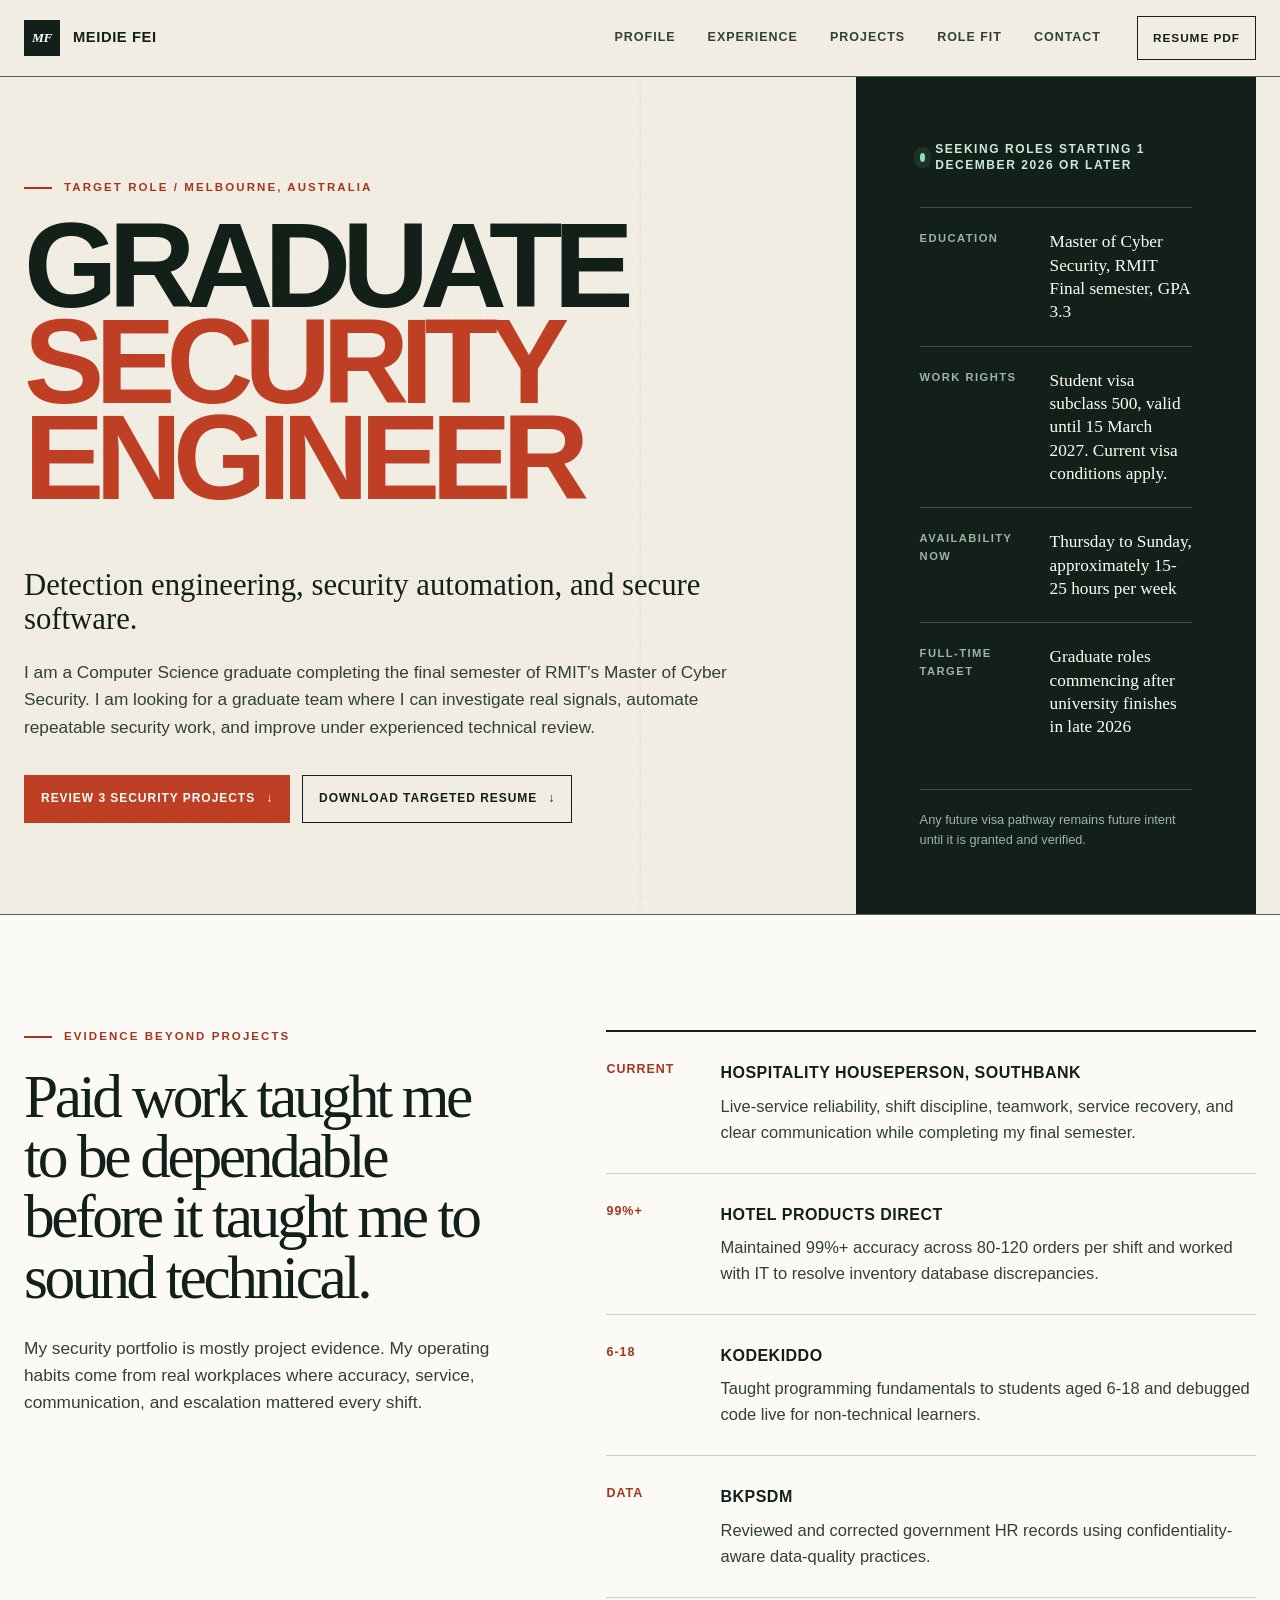
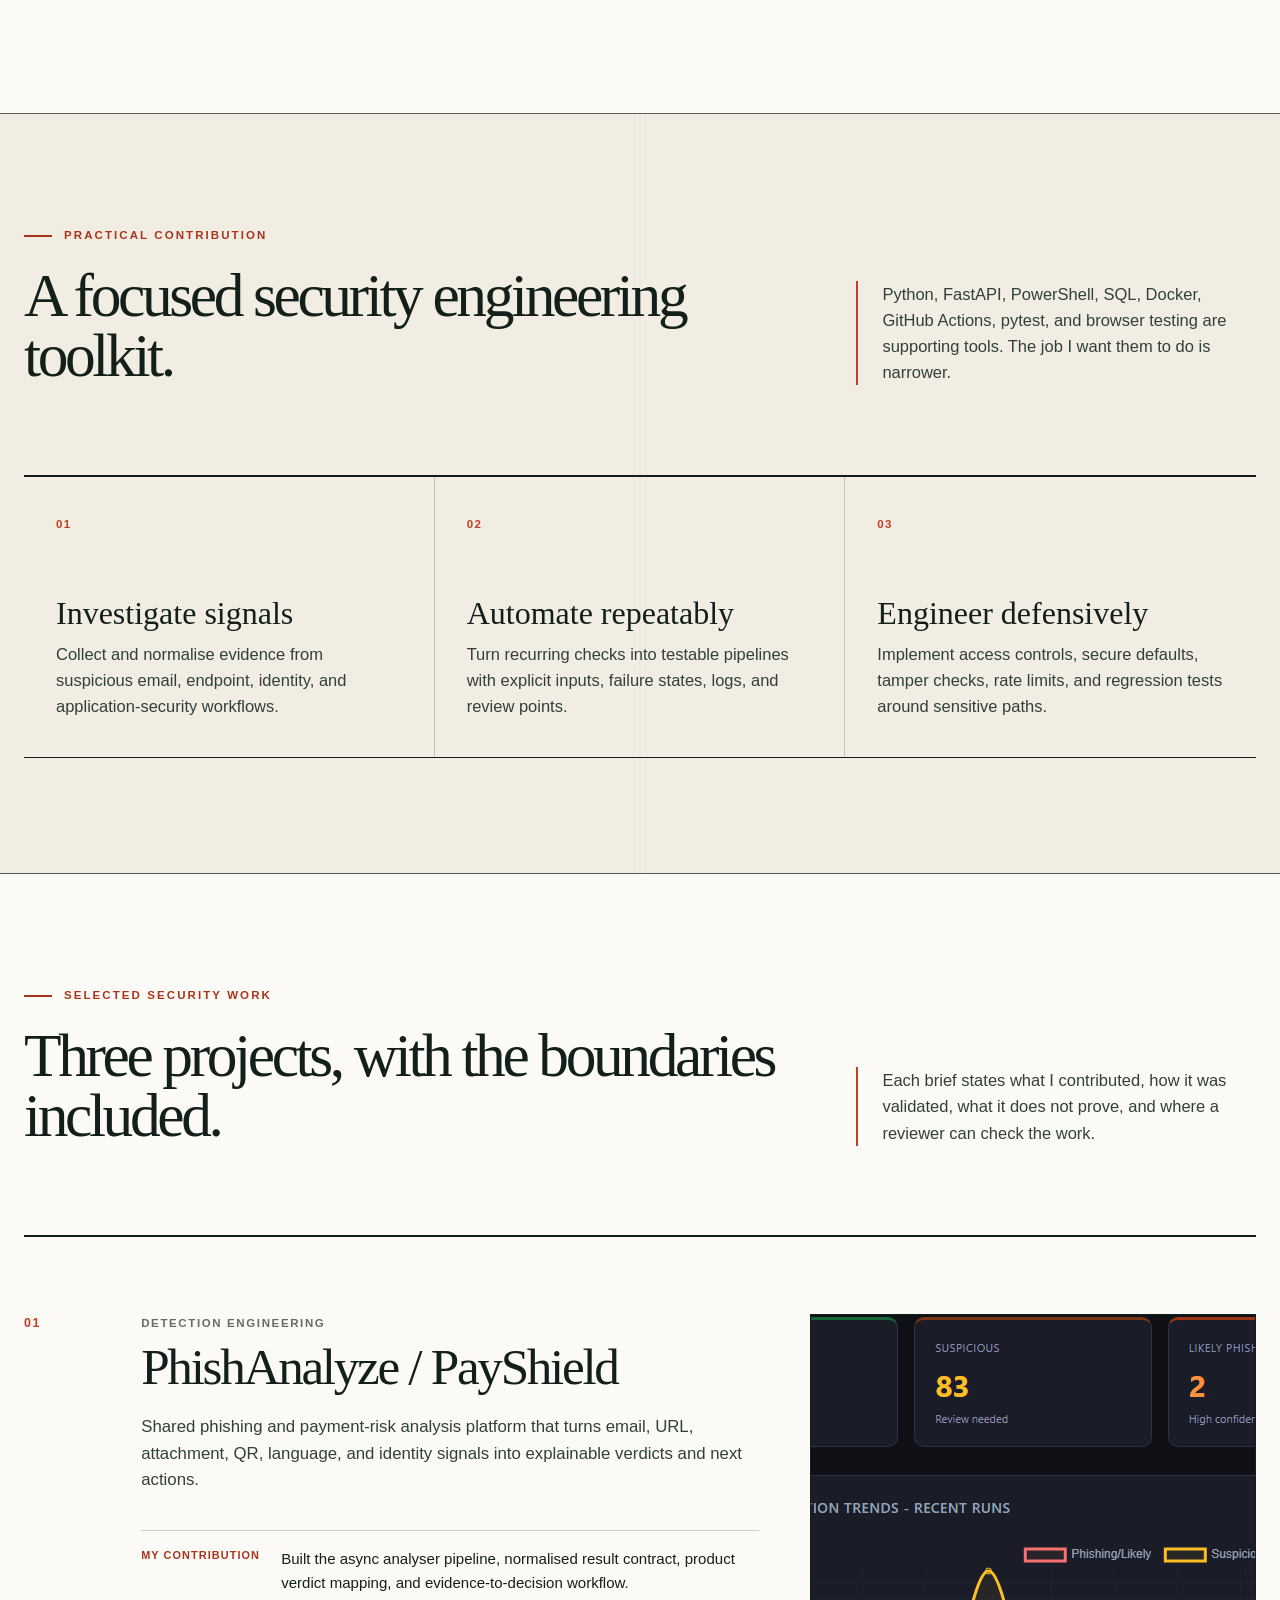
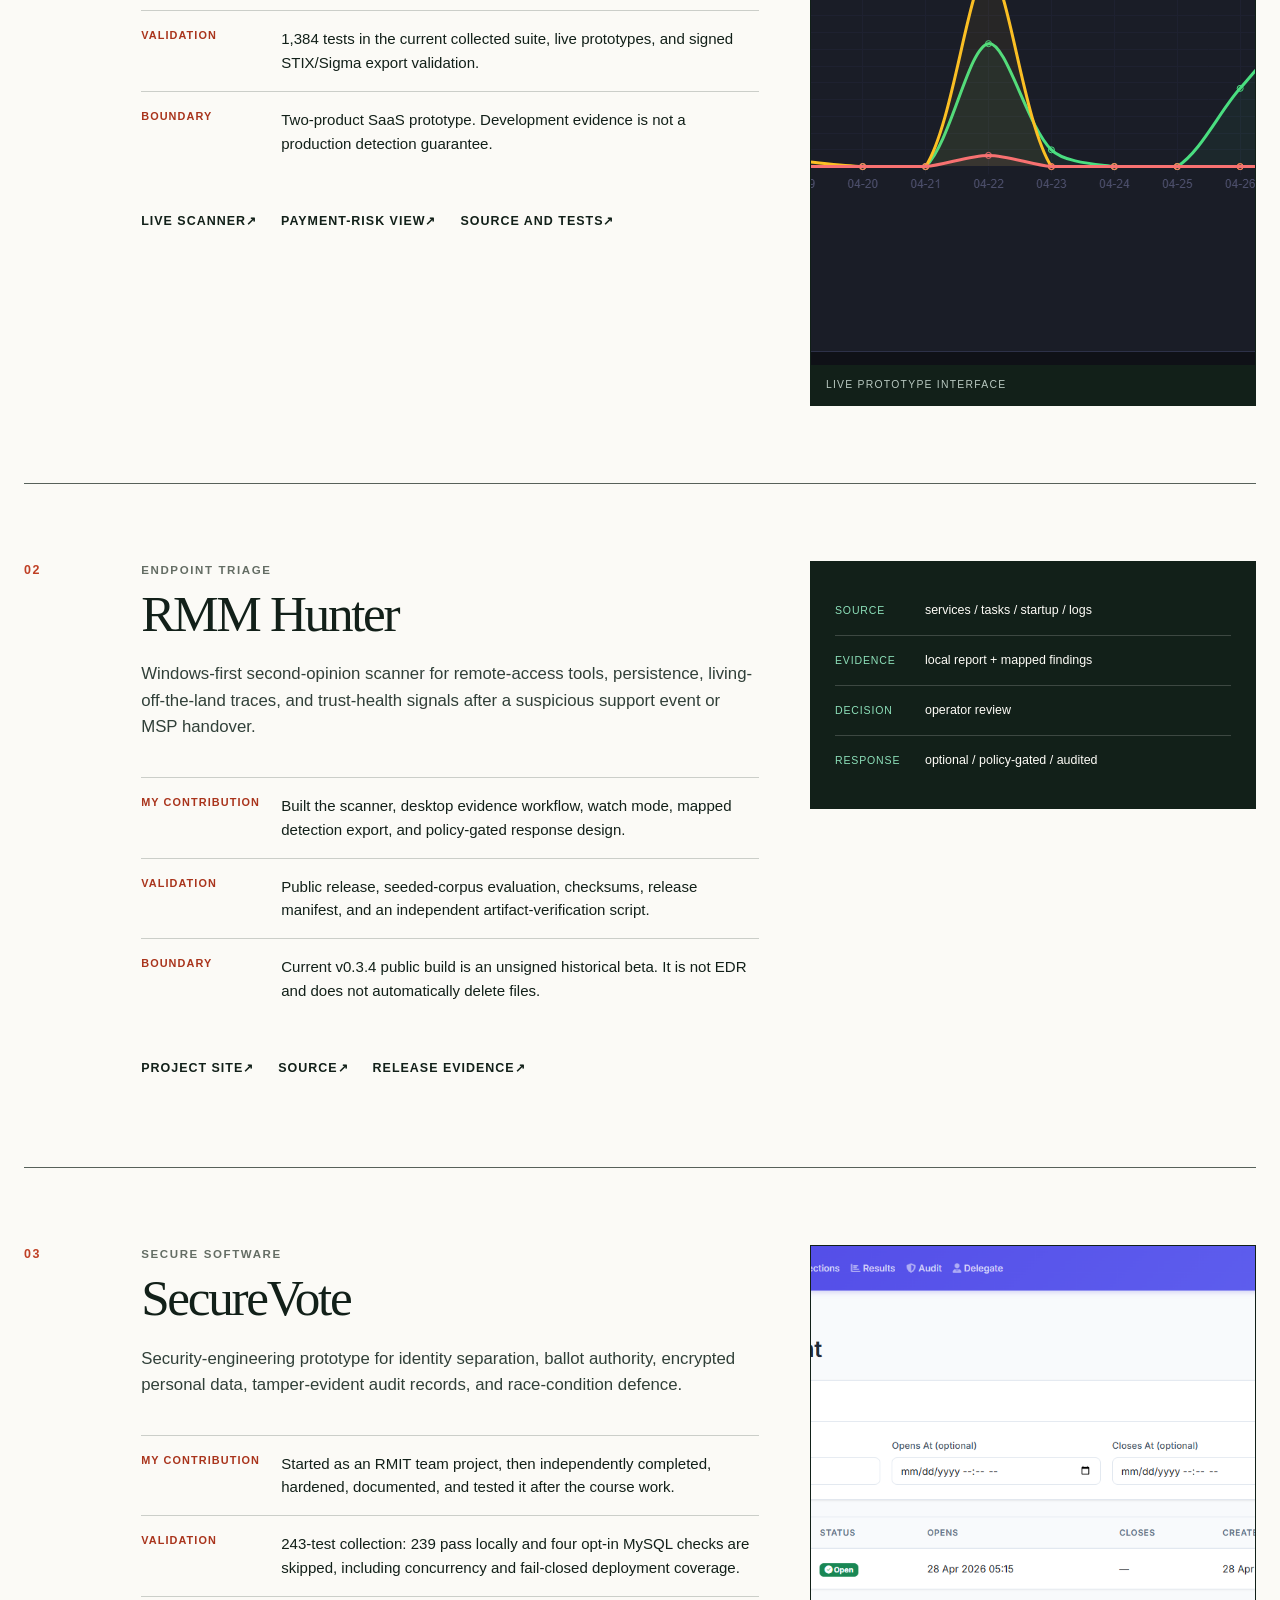
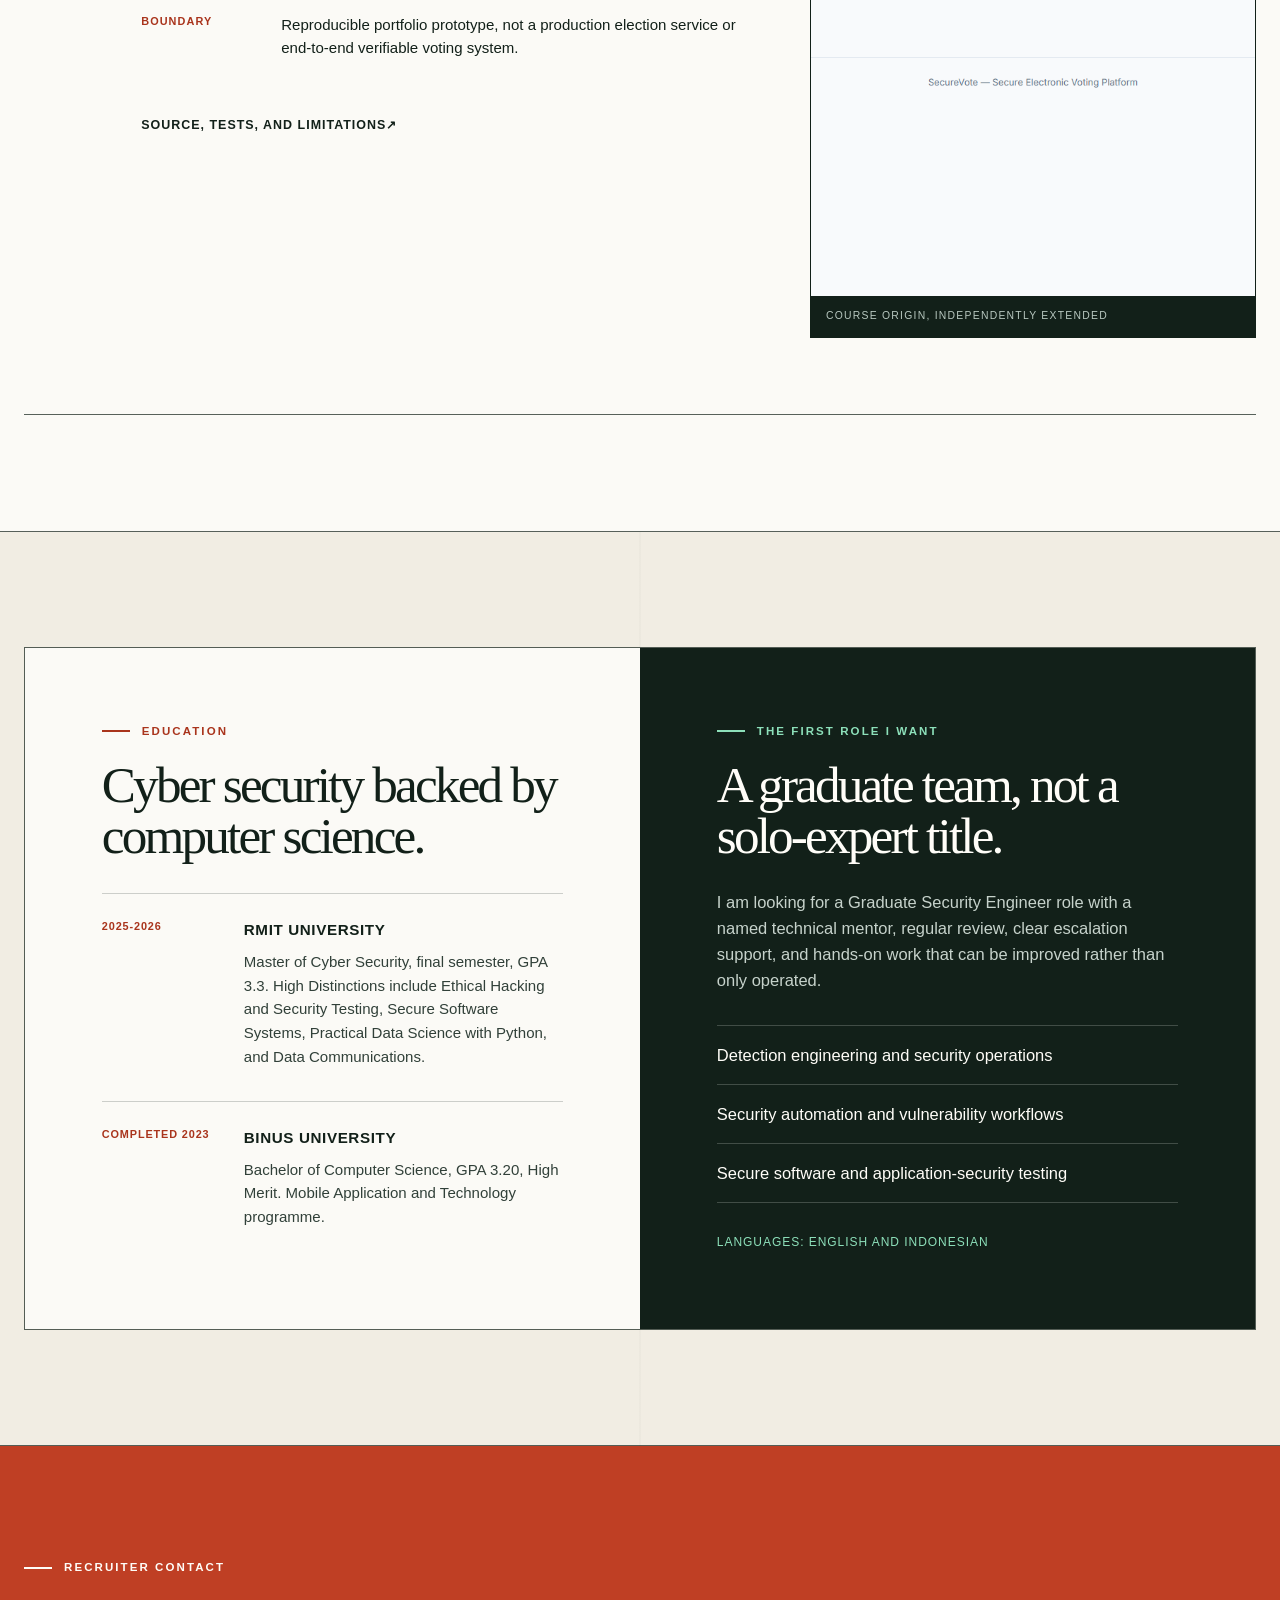
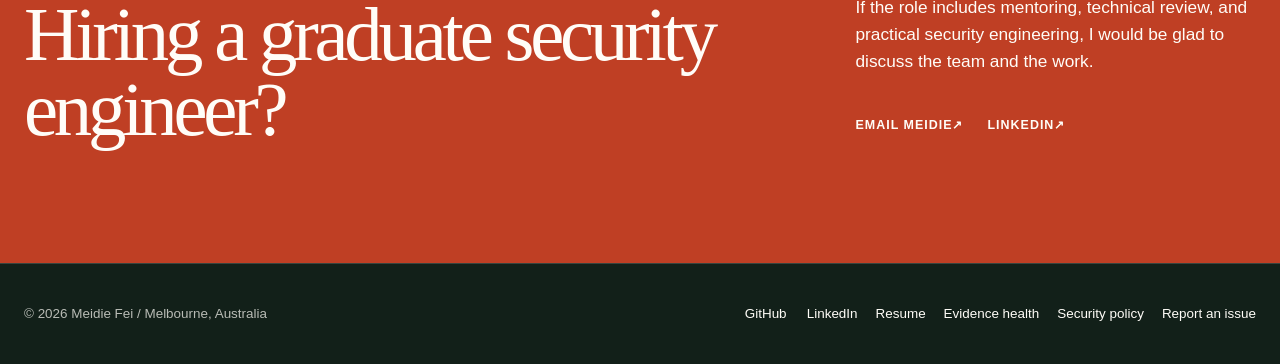
==== commit 59c3ec68: "Focus portfolio on graduate security engineering" ====
--- a/index.html
+++ b/index.html
@@ -5,24 +5,24 @@
   <meta name="viewport" content="width=device-width, initial-scale=1">
   <meta name="color-scheme" content="light">
   <meta name="theme-color" content="#122019">
-  <meta name="description" content="Meidie Fei is a Melbourne-based security and software builder working across detection engineering, secure applications, practical AI workflows, automation, data, and full-stack delivery.">
+  <meta name="description" content="Meidie Fei is a Melbourne-based Graduate Security Engineer candidate focused on detection engineering, security automation, and secure software.">
   <meta name="author" content="Meidie Fei">
   <meta name="robots" content="index,follow,max-image-preview:large">
   <link rel="canonical" href="https://meidie.mdpstudio.com.au/">
   <meta property="og:type" content="website">
-  <meta property="og:site_name" content="Meidie Fei Portfolio">
-  <meta property="og:title" content="Meidie Fei | Security, Software &amp; Automation">
-  <meta property="og:description" content="Selected work in security engineering, review-gated AI, automation, data, and full-stack delivery. Built in Melbourne, with public evidence where available.">
+  <meta property="og:site_name" content="Meidie Fei Security Portfolio">
+  <meta property="og:title" content="Meidie Fei | Graduate Security Engineer">
+  <meta property="og:description" content="A recruiter-focused portfolio covering phishing detection, endpoint triage, secure software, paid-work evidence, work rights, and availability.">
   <meta property="og:url" content="https://meidie.mdpstudio.com.au/">
   <meta property="og:image" content="https://meidie.mdpstudio.com.au/assets/linkedin-featured-portfolio.png">
   <meta property="og:image:width" content="1200">
   <meta property="og:image:height" content="627">
-  <meta property="og:image:alt" content="Meidie Fei portfolio preview">
+  <meta property="og:image:alt" content="Meidie Fei security portfolio preview">
   <meta name="twitter:card" content="summary_large_image">
-  <meta name="twitter:title" content="Meidie Fei | Security, Software &amp; Automation">
-  <meta name="twitter:description" content="Security-aware software, practical automation, AI workflow controls, and public project evidence.">
+  <meta name="twitter:title" content="Meidie Fei | Graduate Security Engineer">
+  <meta name="twitter:description" content="Detection engineering, security automation, secure software, and directly reviewable project evidence.">
   <meta name="twitter:image" content="https://meidie.mdpstudio.com.au/assets/linkedin-featured-portfolio.png">
-  <title>Meidie Fei | Security, Software &amp; Automation</title>
+  <title>Meidie Fei | Graduate Security Engineer</title>
   <link rel="icon" href="assets/favicon.jpg" type="image/jpeg">
   <link rel="stylesheet" href="assets/site.css">
   <script type="application/ld+json">
@@ -33,22 +33,15 @@
     "url": "https://meidie.mdpstudio.com.au/",
     "email": "mailto:meidie@mdpstudio.com.au",
     "image": "https://meidie.mdpstudio.com.au/assets/linkedin-featured-portfolio.png",
-    "description": "Melbourne-based security and software builder working across detection engineering, secure applications, AI workflow controls, automation, data, and full-stack delivery.",
+    "description": "Melbourne-based Graduate Security Engineer candidate focused on detection engineering, security automation, and secure software.",
     "homeLocation": {
       "@type": "Place",
       "name": "Melbourne, Australia"
     },
-    "affiliation": [
-      {
-        "@type": "CollegeOrUniversity",
-        "name": "RMIT University"
-      },
-      {
-        "@type": "Organization",
-        "name": "MDP Studio",
-        "url": "https://mdpstudio.com.au/"
-      }
-    ],
+    "affiliation": {
+      "@type": "CollegeOrUniversity",
+      "name": "RMIT University"
+    },
     "alumniOf": {
       "@type": "CollegeOrUniversity",
       "name": "BINUS University"
@@ -56,23 +49,20 @@
     "knowsAbout": [
       "Cyber security",
       "Detection engineering",
+      "Security automation",
       "Secure software",
-      "AI workflow evaluation",
-      "Automation",
-      "Full-stack development",
-      "Data science"
+      "Phishing analysis",
+      "Endpoint triage"
     ],
     "sameAs": [
       "https://www.linkedin.com/in/meidie-fei/",
-      "https://github.com/meidielo",
-      "https://github.com/MDP-Studio",
-      "https://mdpstudio.com.au/"
+      "https://github.com/meidielo"
     ]
   }
   </script>
   <script src="assets/site.js" defer></script>
 </head>
-<body id="top">
+<body id="top" class="candidate-page">
   <a class="skip-link" href="#main">Skip to main content</a>
   <div class="reading-progress" data-reading-progress aria-hidden="true"></div>
 
@@ -83,361 +73,261 @@
         <span>Meidie Fei</span>
       </a>
       <nav class="primary-nav" aria-label="Primary navigation">
-        <a href="#work">Work</a>
-        <a href="#practice">Practice</a>
-        <a href="#about">About</a>
+        <a href="#profile">Profile</a>
+        <a href="#experience">Experience</a>
+        <a href="#projects">Projects</a>
+        <a href="#fit">Role fit</a>
         <a href="#contact">Contact</a>
       </nav>
-      <a class="header-resume" href="assets/Meidie_Fei_Cyber_Security_Resume.pdf">Résumé PDF</a>
+      <a class="header-resume" href="assets/Meidie_Fei_Cyber_Security_Resume.pdf">Resume PDF</a>
     </div>
   </header>
 
   <main id="main">
-    <section class="hero" aria-labelledby="hero-title">
-      <div class="shell hero-grid">
-        <div class="hero-copy">
-          <div class="reveal">
-            <p class="eyebrow">Melbourne · Security + software</p>
-            <h1 id="hero-title">I build secure software for <em>messy, real-world</em> work.</h1>
-          </div>
-          <div class="hero-intro reveal">
-            <p>I’m Meidie Fei, a security and software builder finishing a Master of Cyber Security at RMIT. I turn ambiguous workflows into tested tools, explainable decisions, and automation with the guardrails left visible.</p>
-            <div class="hero-actions">
-              <a class="button primary" href="#work">Selected work <span aria-hidden="true">↓</span></a>
-              <a class="button" href="mailto:meidie@mdpstudio.com.au?subject=Portfolio%20enquiry">Start a conversation <span aria-hidden="true">↗</span></a>
-            </div>
-          </div>
-        </div>
-
-        <aside class="hero-aside" aria-label="Current focus">
-          <div class="hero-note reveal">
-            <div class="status-line"><span class="status-dot" aria-hidden="true"></span>Open to the right work</div>
-            <h2>Evidence over theatre.</h2>
-            <p>Public demos and repositories where they help. Clear labels when work is a prototype, a course project, or a private system.</p>
-            <ol class="hero-index">
-              <li><span>01</span>Security engineering and detection</li>
-              <li><span>02</span>Review-gated AI and automation</li>
-              <li><span>03</span>Full-stack tools and data workflows</li>
-            </ol>
-          </div>
+    <section class="candidate-hero" id="profile" aria-labelledby="hero-title">
+      <div class="shell candidate-hero__grid">
+        <div class="candidate-identity reveal">
+          <p class="candidate-kicker">Target role / Melbourne, Australia</p>
+          <h1 id="hero-title">Graduate<br> <span>Security Engineer</span></h1>
+          <p class="candidate-specialism">Detection engineering, security automation, and secure software.</p>
+          <p class="candidate-summary">I am a Computer Science graduate completing the final semester of RMIT's Master of Cyber Security. I am looking for a graduate team where I can investigate real signals, automate repeatable security work, and improve under experienced technical review.</p>
+          <div class="candidate-actions">
+            <a class="button primary" href="#projects">Review 3 security projects <span aria-hidden="true">&darr;</span></a>
+            <a class="button" href="assets/Meidie_Fei_Cyber_Security_Resume.pdf">Download targeted resume <span aria-hidden="true">&darr;</span></a>
+          </div>
+        </div>
+
+        <aside class="candidate-facts reveal" aria-label="Candidate facts">
+          <div class="candidate-status"><span aria-hidden="true"></span>Seeking roles starting 1 December 2026 or later</div>
+          <dl>
+            <div>
+              <dt>Education</dt>
+              <dd>Master of Cyber Security, RMIT<br>Final semester, GPA 3.3</dd>
+            </div>
+            <div>
+              <dt>Work rights</dt>
+              <dd>Student visa subclass 500, valid until 15 March 2027. Current visa conditions apply.</dd>
+            </div>
+            <div>
+              <dt>Availability now</dt>
+              <dd>Thursday to Sunday, approximately 15-25 hours per week</dd>
+            </div>
+            <div>
+              <dt>Full-time target</dt>
+              <dd>Graduate roles commencing after university finishes in late 2026</dd>
+            </div>
+          </dl>
+          <p class="candidate-facts__note">Any future visa pathway remains future intent until it is granted and verified.</p>
         </aside>
       </div>
     </section>
 
-    <section class="credential-strip" aria-label="Professional context">
-      <div class="shell credential-grid">
-        <div class="credential reveal">
-          <small>Now</small>
-          <strong>Final-semester Master of Cyber Security student at RMIT</strong>
-        </div>
-        <div class="credential reveal">
-          <small>Practice</small>
-          <strong>Co-founder and technical lead at MDP Studio</strong>
-        </div>
-        <div class="credential reveal">
-          <small>Foundation</small>
-          <strong>Bachelor of Computer Science from BINUS University</strong>
-        </div>
-      </div>
-    </section>
-
-    <section class="section" id="work" aria-labelledby="work-title">
+    <section class="candidate-section candidate-section--split" id="experience" aria-labelledby="experience-title">
+      <div class="shell candidate-split">
+        <div class="candidate-section__intro reveal">
+          <p class="candidate-kicker">Evidence beyond projects</p>
+          <h2 id="experience-title">Paid work taught me to be dependable before it taught me to sound technical.</h2>
+          <p>My security portfolio is mostly project evidence. My operating habits come from real workplaces where accuracy, service, communication, and escalation mattered every shift.</p>
+        </div>
+
+        <div class="experience-ledger reveal" aria-label="Paid work evidence">
+          <article>
+            <span>Current</span>
+            <div>
+              <h3>Hospitality houseperson, Southbank</h3>
+              <p>Live-service reliability, shift discipline, teamwork, service recovery, and clear communication while completing my final semester.</p>
+            </div>
+          </article>
+          <article>
+            <span>99%+</span>
+            <div>
+              <h3>Hotel Products Direct</h3>
+              <p>Maintained 99%+ accuracy across 80-120 orders per shift and worked with IT to resolve inventory database discrepancies.</p>
+            </div>
+          </article>
+          <article>
+            <span>6-18</span>
+            <div>
+              <h3>KodeKiddo</h3>
+              <p>Taught programming fundamentals to students aged 6-18 and debugged code live for non-technical learners.</p>
+            </div>
+          </article>
+          <article>
+            <span>Data</span>
+            <div>
+              <h3>BKPSDM</h3>
+              <p>Reviewed and corrected government HR records using confidentiality-aware data-quality practices.</p>
+            </div>
+          </article>
+        </div>
+      </div>
+    </section>
+
+    <section class="candidate-section" aria-labelledby="contribution-title">
       <div class="shell">
-        <div class="section-head reveal">
+        <div class="candidate-section__head reveal">
           <div>
-            <p class="eyebrow">Selected work</p>
-            <h2 id="work-title">A short list worth opening.</h2>
-          </div>
-          <p>Four projects show how I think across security, automation, and data. The detail is intentional: what was built, where the boundaries are, and which claims can be checked.</p>
-        </div>
-
-        <div class="work-list">
-          <article class="case-study reveal">
-            <div class="case-number">01</div>
-            <div class="case-copy">
-              <div>
-                <p class="case-kicker">Detection + decision systems</p>
-                <h3>From a suspicious email to a defensible next step.</h3>
-                <p>PhishAnalyze collects evidence across email authentication, URLs, domains, attachments, QR codes, language, and brand signals. PayShield translates the payment-specific evidence into plain actions before money moves.</p>
-                <dl class="case-meta">
-                  <div>
-                    <dt>Built</dt>
-                    <dd>Five-stage async analysis pipeline with concurrent analysers</dd>
-                  </div>
-                  <div>
-                    <dt>Outputs</dt>
-                    <dd>Explainable verdicts, STIX IOCs, ATT&amp;CK mapping, and payment decisions</dd>
-                  </div>
-                </dl>
+            <p class="candidate-kicker">Practical contribution</p>
+            <h2 id="contribution-title">A focused security engineering toolkit.</h2>
+          </div>
+          <p>Python, FastAPI, PowerShell, SQL, Docker, GitHub Actions, pytest, and browser testing are supporting tools. The job I want them to do is narrower.</p>
+        </div>
+        <div class="contribution-grid">
+          <article class="contribution reveal">
+            <span>01</span>
+            <h3>Investigate signals</h3>
+            <p>Collect and normalise evidence from suspicious email, endpoint, identity, and application-security workflows.</p>
+          </article>
+          <article class="contribution reveal">
+            <span>02</span>
+            <h3>Automate repeatably</h3>
+            <p>Turn recurring checks into testable pipelines with explicit inputs, failure states, logs, and review points.</p>
+          </article>
+          <article class="contribution reveal">
+            <span>03</span>
+            <h3>Engineer defensively</h3>
+            <p>Implement access controls, secure defaults, tamper checks, rate limits, and regression tests around sensitive paths.</p>
+          </article>
+        </div>
+      </div>
+    </section>
+
+    <section class="candidate-section candidate-projects" id="projects" aria-labelledby="projects-title">
+      <div class="shell">
+        <div class="candidate-section__head reveal">
+          <div>
+            <p class="candidate-kicker">Selected security work</p>
+            <h2 id="projects-title">Three projects, with the boundaries included.</h2>
+          </div>
+          <p>Each brief states what I contributed, how it was validated, what it does not prove, and where a reviewer can check the work.</p>
+        </div>
+
+        <div class="project-briefs">
+          <article class="project-brief reveal">
+            <div class="project-brief__number">01</div>
+            <div class="project-brief__main">
+              <p class="project-brief__type">Detection engineering</p>
+              <h3>PhishAnalyze / PayShield</h3>
+              <p>Shared phishing and payment-risk analysis platform that turns email, URL, attachment, QR, language, and identity signals into explainable verdicts and next actions.</p>
+              <dl class="project-fields">
+                <div><dt>My contribution</dt><dd>Built the async analyser pipeline, normalised result contract, product verdict mapping, and evidence-to-decision workflow.</dd></div>
+                <div><dt>Validation</dt><dd>1,384 tests in the current collected suite, live prototypes, and signed STIX/Sigma export validation.</dd></div>
+                <div><dt>Boundary</dt><dd>Two-product SaaS prototype. Development evidence is not a production detection guarantee.</dd></div>
+              </dl>
+              <div class="project-links">
+                <a href="https://phishanalyze.mdpstudio.com.au/" target="_blank" rel="noreferrer">Live scanner <span aria-hidden="true">&nearr;</span></a>
+                <a href="https://payshield.mdpstudio.com.au/" target="_blank" rel="noreferrer">Payment-risk view <span aria-hidden="true">&nearr;</span></a>
+                <a href="https://github.com/MDP-Studio/Automated-Phishing-Detection" target="_blank" rel="noreferrer">Source and tests <span aria-hidden="true">&nearr;</span></a>
               </div>
-              <div class="case-links">
-                <a class="text-link" href="https://payshield.mdpstudio.com.au/" target="_blank" rel="noreferrer">PayShield live <span aria-hidden="true">↗</span></a>
-                <a class="text-link" href="https://phishanalyze.mdpstudio.com.au/" target="_blank" rel="noreferrer">PhishAnalyze live <span aria-hidden="true">↗</span></a>
-                <a class="text-link" href="https://github.com/MDP-Studio/Automated-Phishing-Detection" target="_blank" rel="noreferrer">Source <span aria-hidden="true">↗</span></a>
+            </div>
+            <figure class="project-brief__visual">
+              <img src="assets/screenshot-payshield.png" alt="PayShield dashboard showing payment-risk decisions and recent detection trends" width="1304" height="650" loading="lazy">
+              <figcaption>Live prototype interface</figcaption>
+            </figure>
+          </article>
+
+          <article class="project-brief reveal">
+            <div class="project-brief__number">02</div>
+            <div class="project-brief__main">
+              <p class="project-brief__type">Endpoint triage</p>
+              <h3>RMM Hunter</h3>
+              <p>Windows-first second-opinion scanner for remote-access tools, persistence, living-off-the-land traces, and trust-health signals after a suspicious support event or MSP handover.</p>
+              <dl class="project-fields">
+                <div><dt>My contribution</dt><dd>Built the scanner, desktop evidence workflow, watch mode, mapped detection export, and policy-gated response design.</dd></div>
+                <div><dt>Validation</dt><dd>Public release, seeded-corpus evaluation, checksums, release manifest, and an independent artifact-verification script.</dd></div>
+                <div><dt>Boundary</dt><dd>Current v0.3.4 public build is an unsigned historical beta. It is not EDR and does not automatically delete files.</dd></div>
+              </dl>
+              <div class="project-links">
+                <a href="https://rmmhunter.mdpstudio.com.au/" target="_blank" rel="noreferrer">Project site <span aria-hidden="true">&nearr;</span></a>
+                <a href="https://github.com/MDP-Studio/rmm-hunter" target="_blank" rel="noreferrer">Source <span aria-hidden="true">&nearr;</span></a>
+                <a href="https://github.com/MDP-Studio/rmm-hunter/releases" target="_blank" rel="noreferrer">Release evidence <span aria-hidden="true">&nearr;</span></a>
               </div>
             </div>
-            <div class="case-visual">
-              <img src="assets/screenshot-payshield.png" alt="PayShield dashboard showing payment-risk decisions and recent detection trends" width="1304" height="650" loading="lazy">
-              <span class="visual-label">Deployed prototype · live interface</span>
-            </div>
-          </article>
-
-          <article class="case-study reveal">
-            <div class="case-number">02</div>
-            <div class="case-copy">
-              <div>
-                <p class="case-kicker">Review-gated AI workflow</p>
-                <h3>Automation with the handbrake left within reach.</h3>
-                <p>ApplyPilot is a local prototype for evidence-bound drafting and browser-assisted workflow. Its useful idea is not “one-click AI”. It is a control model that separates source facts, generated output, human approval, credentials, and external action.</p>
-                <dl class="case-meta">
-                  <div>
-                    <dt>Boundary</dt>
-                    <dd>Evidence → draft → review → action</dd>
-                  </div>
-                  <div>
-                    <dt>Status</dt>
-                    <dd>Private prototype, not a hands-off application service</dd>
-                  </div>
-                </dl>
+            <div class="project-brief__visual project-brief__visual--terminal" role="img" aria-label="RMM Hunter evidence flow from local signals to operator-reviewed action">
+              <div><span>source</span><strong>services / tasks / startup / logs</strong></div>
+              <div><span>evidence</span><strong>local report + mapped findings</strong></div>
+              <div><span>decision</span><strong>operator review</strong></div>
+              <div><span>response</span><strong>optional / policy-gated / audited</strong></div>
+            </div>
+          </article>
+
+          <article class="project-brief reveal">
+            <div class="project-brief__number">03</div>
+            <div class="project-brief__main">
+              <p class="project-brief__type">Secure software</p>
+              <h3>SecureVote</h3>
+              <p>Security-engineering prototype for identity separation, ballot authority, encrypted personal data, tamper-evident audit records, and race-condition defence.</p>
+              <dl class="project-fields">
+                <div><dt>My contribution</dt><dd>Started as an RMIT team project, then independently completed, hardened, documented, and tested it after the course work.</dd></div>
+                <div><dt>Validation</dt><dd>243-test collection: 239 pass locally and four opt-in MySQL checks are skipped, including concurrency and fail-closed deployment coverage.</dd></div>
+                <div><dt>Boundary</dt><dd>Reproducible portfolio prototype, not a production election service or end-to-end verifiable voting system.</dd></div>
+              </dl>
+              <div class="project-links">
+                <a href="https://github.com/MDP-Studio/secure-voting-platform" target="_blank" rel="noreferrer">Source, tests, and limitations <span aria-hidden="true">&nearr;</span></a>
               </div>
-              <div class="case-links">
-                <span class="status-badge">Prototype documented honestly</span>
-              </div>
-            </div>
-            <div class="case-diagram" role="img" aria-label="ApplyPilot review flow from source evidence through drafting and human approval to a scoped external action">
-              <div class="flow-step"><span>01</span><strong>Source evidence</strong><em>fixed inputs</em></div>
-              <div class="flow-step"><span>02</span><strong>Structured draft</strong><em>bounded output</em></div>
-              <div class="flow-step"><span>03</span><strong>Human review</strong><em>truth check</em></div>
-              <div class="flow-step"><span>04</span><strong>Scoped action</strong><em>explicit approval</em></div>
-            </div>
-          </article>
-
-          <article class="case-study reveal">
-            <div class="case-number">03</div>
-            <div class="case-copy">
-              <div>
-                <p class="case-kicker">Data science + evaluation</p>
-                <h3>Forecasting that respects what the model could actually know.</h3>
-                <p>For the Novartis Datathon, our team forecast post-generic-entry medicine volume. I focused on leakage-aware features, brand-level train and validation splits, benchmark comparisons, and error analysis rather than chasing a flattering metric.</p>
-                <dl class="case-meta">
-                  <div>
-                    <dt>Result</dt>
-                    <dd>7th place and a Top 10 finish</dd>
-                  </div>
-                  <div>
-                    <dt>Method</dt>
-                    <dd>Multi-output Ridge regression with log-transformed targets</dd>
-                  </div>
-                </dl>
-              </div>
-              <div class="case-links">
-                <a class="text-link" href="https://github.com/meidielo/Datathon" target="_blank" rel="noreferrer">Review the repository <span aria-hidden="true">↗</span></a>
-              </div>
-            </div>
-            <div class="case-chart" role="img" aria-label="Abstract comparison chart representing model validation across medicine brands">
-              <div class="chart-caption"><strong>07 / Top 10</strong><span>Brand-level validation</span></div>
-              <span class="chart-bar" data-label="B01" style="height: 32%"></span>
-              <span class="chart-bar" data-label="B02" style="height: 58%"></span>
-              <span class="chart-bar" data-label="B03" style="height: 45%"></span>
-              <span class="chart-bar" data-label="B04" style="height: 78%"></span>
-              <span class="chart-bar" data-label="B05" style="height: 66%"></span>
-              <span class="chart-bar" data-label="B06" style="height: 91%"></span>
-              <span class="chart-bar" data-label="B07" style="height: 73%"></span>
-            </div>
-          </article>
-
-          <article class="case-study reveal">
-            <div class="case-number">04</div>
-            <div class="case-copy">
-              <div>
-                <p class="case-kicker">Secure software</p>
-                <h3>Security controls tested where the workflow is most fragile.</h3>
-                <p>SecureVote is an RMIT team project that I later extended independently. The case study explores anonymous voting, encrypted personal data, access controls, audit integrity, defensive middleware, and concurrency around vote casting.</p>
-                <dl class="case-meta">
-                  <div>
-                    <dt>Controls</dt>
-                    <dd>RBAC, CSRF, MFA, WAF, rate limits, encryption, and audit logs</dd>
-                  </div>
-                  <div>
-                    <dt>Validation</dt>
-                    <dd>100+ pytest checks, including 10-thread concurrency scenarios</dd>
-                  </div>
-                </dl>
-              </div>
-              <div class="case-links">
-                <a class="text-link" href="https://github.com/MDP-Studio/secure-voting-platform" target="_blank" rel="noreferrer">Review the repository <span aria-hidden="true">↗</span></a>
-              </div>
-            </div>
-            <div class="case-visual">
-              <img src="assets/screenshot-securevote.png" alt="SecureVote election administration interface" width="1440" height="920" loading="lazy">
-              <span class="visual-label">Course origin · independently extended</span>
-            </div>
-          </article>
-        </div>
-
-        <div class="more-work reveal">
-          <div class="more-work-head">
-            <h3>More proof, less preamble.</h3>
-            <a class="text-link" href="https://github.com/meidielo" target="_blank" rel="noreferrer">GitHub profile <span aria-hidden="true">↗</span></a>
-          </div>
-          <div class="more-work-grid">
-            <a class="more-item" href="https://github.com/MDP-Studio/rmm-hunter" target="_blank" rel="noreferrer">
-              <div><small>Endpoint triage</small><h4>RMM Hunter</h4><p>Non-destructive Windows review for remote-access tools, suspicious persistence, and trust-health signals.</p></div>
-              <span class="more-arrow" aria-hidden="true">↗</span>
-            </a>
-            <a class="more-item" href="https://ctool.mdpstudio.com.au" target="_blank" rel="noreferrer">
-              <div><small>Cryptography lab</small><h4>CryptoToolkit</h4><p>Interactive attack demonstrations, known-answer tests, and crypto-agility decision exercises.</p></div>
-              <span class="more-arrow" aria-hidden="true">↗</span>
-            </a>
-            <a class="more-item" href="https://github.com/MDP-Studio/AES-256-GCM-Python-Tool" target="_blank" rel="noreferrer">
-              <div><small>Defensive crypto API</small><h4>AES Secure Vault</h4><p>A Python package and CLI for authenticated encryption, explicit failure behaviour, and tamper checks.</p></div>
-              <span class="more-arrow" aria-hidden="true">↗</span>
-            </a>
-            <a class="more-item" href="https://c3.mdpstudio.com.au" target="_blank" rel="noreferrer">
-              <div><small>Full-stack dashboard</small><h4>Cyber Command Center</h4><p>Security learning workflow with guest access, authentication, PostgreSQL, and Row Level Security.</p></div>
-              <span class="more-arrow" aria-hidden="true">↗</span>
-            </a>
-          </div>
-        </div>
-      </div>
-    </section>
-
-    <section class="section principles" id="practice" aria-labelledby="practice-title">
-      <div class="shell principles-grid">
-        <div class="reveal">
-          <p class="eyebrow">How I work</p>
-          <h2 id="practice-title">Good systems make their <em>boundaries</em> visible.</h2>
-        </div>
-        <div class="principle-list">
-          <article class="principle reveal">
-            <span>01</span>
-            <h3>Evidence before output</h3>
-            <p>Start with the source, define what can be claimed, and keep important decisions traceable to real inputs.</p>
-          </article>
-          <article class="principle reveal">
-            <span>02</span>
-            <h3>Human control where risk rises</h3>
-            <p>Approval gates are part of the design for messages, submissions, payments, permissions, and other consequential actions.</p>
-          </article>
-          <article class="principle reveal">
-            <span>03</span>
-            <h3>Build for the next operator</h3>
-            <p>Tests, clear failure states, deployment notes, and handover are how a useful prototype becomes maintainable work.</p>
-          </article>
-        </div>
-      </div>
-    </section>
-
-    <section class="section" aria-labelledby="capability-title">
-      <div class="shell">
-        <div class="section-head reveal">
-          <div>
-            <p class="eyebrow">Capabilities</p>
-            <h2 id="capability-title">Technical range with a consistent point of view.</h2>
-          </div>
-          <p>I am strongest where software, security, data, and operations overlap. The technology changes. The discipline around evidence, failure, and handover does not.</p>
-        </div>
-        <div class="capability-grid">
-          <article class="capability reveal">
-            <span class="capability-number">01 / Security</span>
-            <h3>Investigate and harden</h3>
-            <p>Detection workflows, suspicious-signal review, threat modelling, application controls, cryptography, and practical remediation.</p>
-            <ul><li>Python</li><li>FastAPI</li><li>OWASP</li><li>STIX</li><li>ATT&amp;CK</li><li>pytest</li></ul>
-          </article>
-          <article class="capability reveal">
-            <span class="capability-number">02 / AI + automation</span>
-            <h3>Automate with review</h3>
-            <p>Structured outputs, prompt and data boundaries, hallucination checks, source validation, approval gates, and redacted records.</p>
-            <ul><li>LLM workflows</li><li>Evaluation</li><li>Playwright</li><li>APIs</li><li>PowerShell</li></ul>
-          </article>
-          <article class="capability reveal">
-            <span class="capability-number">03 / Product delivery</span>
-            <h3>Ship the working thing</h3>
-            <p>Responsive interfaces, Python services, SQL data models, authentication, dashboards, container builds, DNS, and deployment checks.</p>
-            <ul><li>React</li><li>TypeScript</li><li>SQL</li><li>Supabase</li><li>Docker</li><li>Cloudflare</li></ul>
-          </article>
-        </div>
-      </div>
-    </section>
-
-    <section class="section about" id="about" aria-labelledby="about-title">
-      <div class="shell about-grid">
-        <div class="about-copy reveal">
-          <p class="eyebrow">About</p>
-          <h2 id="about-title">Technical, but never only technical.</h2>
-          <p class="lead">I grew up in Indonesia and now call Melbourne home. My route into security includes software, teaching, government data work, operational jobs, and building a small studio from the ground up.</p>
-          <p>That mix made me practical. I enjoy deep technical work, but I care just as much about whether a person can understand the result, operate the system, and know when it should stop.</p>
-          <p>Outside a role, I build through <a class="context-link" href="https://mdpstudio.com.au/" target="_blank" rel="noreferrer">MDP Studio</a>, a pre-revenue web and AI venture I co-founded in Melbourne. It is a place to test useful delivery patterns, not a substitute for claims we have not earned.</p>
-        </div>
-        <div class="timeline reveal" aria-label="Experience and education timeline">
-          <article class="timeline-item">
-            <time datetime="2025">2025 → late 2026</time>
-            <div><h3>Master of Cyber Security, RMIT</h3><p>Final semester. Program GPA 3.3, with High Distinctions across ethical hacking, secure software, data science, and data communications.</p></div>
-          </article>
-          <article class="timeline-item">
-            <time datetime="2026">2026 → now</time>
-            <div><h3>Co-founder and technical lead, MDP Studio</h3><p>Web applications, internal tools, automation, AI-assisted workflows, deployments, and technical handover for SME-oriented work.</p></div>
-          </article>
-          <article class="timeline-item">
-            <time datetime="2024">2024 → 2026</time>
-            <div><h3>Warehouse and inventory operations</h3><p>High-volume order accuracy, inventory discrepancy escalation, and reliable execution under time pressure.</p></div>
-          </article>
-          <article class="timeline-item">
-            <time datetime="2021">2021 → 2022</time>
-            <div><h3>Programming instructor, KodeKiddo</h3><p>Taught learners aged 6–18 and debugged Android, Java, Unity, and programming fundamentals in real time.</p></div>
-          </article>
-          <article class="timeline-item">
-            <time>Foundation</time>
-            <div><h3>BSc Computer Science, BINUS University</h3><p>Mobile Application and Technology program, completed in 2023 with High Merit.</p></div>
-          </article>
-        </div>
-      </div>
-    </section>
-
-    <section class="audiences" aria-label="Ways to work together">
-      <div class="shell audience-grid">
-        <article class="audience reveal">
-          <div>
-            <span class="audience-label">For hiring teams</span>
-            <h2>Looking for someone who can build and question the brief?</h2>
-            <p>I am open to graduate and junior roles across cyber security, AI evaluation, automation, full-stack engineering, and technical operations. My best environment has clear review, a technical mentor, and room to improve the system rather than only operate it.</p>
-          </div>
-          <div class="audience-actions">
-            <a class="button light" href="assets/Meidie_Fei_Cyber_Security_Resume.pdf">Download résumé <span aria-hidden="true">↓</span></a>
-            <a class="button light" href="https://www.linkedin.com/in/meidie-fei/" target="_blank" rel="noreferrer">LinkedIn <span aria-hidden="true">↗</span></a>
+            </div>
+            <figure class="project-brief__visual">
+              <img src="assets/screenshot-securevote.png" alt="SecureVote election administration interface" width="1304" height="650" loading="lazy">
+              <figcaption>Course origin, independently extended</figcaption>
+            </figure>
+          </article>
+        </div>
+      </div>
+    </section>
+
+    <section class="candidate-section" id="fit" aria-labelledby="fit-title">
+      <div class="shell candidate-fit">
+        <article class="fit-panel reveal">
+          <p class="candidate-kicker">Education</p>
+          <h2 id="fit-title">Cyber security backed by computer science.</h2>
+          <div class="education-entry">
+            <span>2025-2026</span>
+            <div><h3>RMIT University</h3><p>Master of Cyber Security, final semester, GPA 3.3. High Distinctions include Ethical Hacking and Security Testing, Secure Software Systems, Practical Data Science with Python, and Data Communications.</p></div>
+          </div>
+          <div class="education-entry">
+            <span>Completed 2023</span>
+            <div><h3>BINUS University</h3><p>Bachelor of Computer Science, GPA 3.20, High Merit. Mobile Application and Technology programme.</p></div>
           </div>
         </article>
-        <article class="audience reveal">
-          <div>
-            <span class="audience-label">For businesses</span>
-            <h2>Have a workflow that still lives in tabs, inboxes, or spreadsheets?</h2>
-            <p>Through MDP Studio, I take on scoped websites, dashboards, workflow automation, and AI-assisted internal tools for Australian SMEs. The best starting point is a concrete problem that can be mapped, tested, and handed over.</p>
-          </div>
-          <div class="audience-actions">
-            <a class="button dark" href="https://mdpstudio.com.au/" target="_blank" rel="noreferrer">Visit MDP Studio <span aria-hidden="true">↗</span></a>
-            <a class="button" href="mailto:meidie@mdpstudio.com.au?subject=Project%20enquiry">Discuss a project <span aria-hidden="true">↗</span></a>
-          </div>
+
+        <article class="fit-panel fit-panel--dark reveal">
+          <p class="candidate-kicker">The first role I want</p>
+          <h2>A graduate team, not a solo-expert title.</h2>
+          <p>I am looking for a Graduate Security Engineer role with a named technical mentor, regular review, clear escalation support, and hands-on work that can be improved rather than only operated.</p>
+          <ul>
+            <li>Detection engineering and security operations</li>
+            <li>Security automation and vulnerability workflows</li>
+            <li>Secure software and application-security testing</li>
+          </ul>
+          <p class="fit-panel__language">Languages: English and Indonesian</p>
         </article>
       </div>
     </section>
 
-    <section class="contact" id="contact" aria-labelledby="contact-title">
-      <div class="shell contact-inner reveal">
-        <p class="eyebrow">Contact</p>
-        <h2 id="contact-title">A role, a risk, or a broken workflow?</h2>
-        <p>Send the context, the constraint, and what a good outcome looks like. I’ll reply with a direct answer about whether I can help.</p>
-        <a class="contact-email" href="mailto:meidie@mdpstudio.com.au">meidie@mdpstudio.com.au</a>
+    <section class="candidate-contact" id="contact" aria-labelledby="contact-title">
+      <div class="shell candidate-contact__inner reveal">
+        <div>
+          <p class="candidate-kicker">Recruiter contact</p>
+          <h2 id="contact-title">Hiring a graduate security engineer?</h2>
+        </div>
+        <div>
+          <p>If the role includes mentoring, technical review, and practical security engineering, I would be glad to discuss the team and the work.</p>
+          <div class="candidate-contact__links">
+            <a href="mailto:meidie@mdpstudio.com.au?subject=Graduate%20security%20opportunity">Email Meidie <span aria-hidden="true">&nearr;</span></a>
+            <a href="https://www.linkedin.com/in/meidie-fei/" target="_blank" rel="noreferrer">LinkedIn <span aria-hidden="true">&nearr;</span></a>
+          </div>
+        </div>
       </div>
     </section>
   </main>
 
   <footer class="site-footer">
     <div class="shell footer-inner">
-      <span>© <span data-current-year>2026</span> Meidie Fei · Melbourne, Australia</span>
+      <span>&copy; <span data-current-year>2026</span> Meidie Fei / Melbourne, Australia</span>
       <nav class="footer-links" aria-label="Footer navigation">
         <a href="https://github.com/meidielo" target="_blank" rel="noreferrer">GitHub</a>
-        <a href="https://mdpstudio.com.au/" target="_blank" rel="noreferrer">MDP Studio</a>
-        <a href="https://mdpstudio.com.au/projects/meidie-security-portfolio/">MDP project page</a>
+        <a href="https://www.linkedin.com/in/meidie-fei/" target="_blank" rel="noreferrer">LinkedIn</a>
+        <a href="assets/Meidie_Fei_Cyber_Security_Resume.pdf">Resume</a>
         <a href="evidence.html">Evidence health</a>
         <a href="security.html">Security policy</a>
         <a href="mailto:meidie@mdpstudio.com.au?subject=%5BSecurity%5D%20report%3A%20Meidie%20portfolio">Report an issue</a>
--- a/assets/site.css
+++ b/assets/site.css
@@ -3,10 +3,10 @@
   --paper-bright: #fbfaf6;
   --ink: #122019;
   --ink-soft: #314039;
-  --muted: #6f776f;
+  --muted: #646d64;
   --line: rgba(18, 32, 25, 0.2);
   --line-strong: rgba(18, 32, 25, 0.7);
-  --rust: #d94c2b;
+  --rust: #bf3f24;
   --rust-dark: #a9341c;
   --blue: #245c7a;
   --green: #27705c;
@@ -140,6 +140,7 @@
 .wordmark {
   display: inline-flex;
   width: fit-content;
+  min-height: 44px;
   align-items: center;
   gap: 13px;
   color: var(--ink);
@@ -172,7 +173,10 @@
 }
 
 .primary-nav a {
+  display: inline-flex;
   position: relative;
+  min-height: 44px;
+  align-items: center;
   color: var(--ink-soft);
   font-family: var(--utility);
   font-size: 0.78rem;
@@ -203,7 +207,7 @@
 
 .header-resume {
   display: inline-flex;
-  min-height: 42px;
+  min-height: 44px;
   align-items: center;
   justify-content: center;
   border: 1px solid var(--ink);
@@ -1208,6 +1212,10 @@
 }
 
 .footer-links a {
+  display: inline-flex;
+  min-width: 44px;
+  min-height: 44px;
+  align-items: center;
   color: var(--cream);
   text-decoration: none;
 }
@@ -1925,3 +1933,762 @@
     padding: 48px 0;
   }
 }
+
+/* Recruiter-only candidate dossier */
+
+.candidate-page {
+  background:
+    linear-gradient(90deg, transparent calc(50% - 1px), rgba(18, 32, 25, 0.045) 50%, transparent calc(50% + 1px)),
+    var(--paper);
+  font-size: 16.5px;
+}
+
+.candidate-page::before {
+  background-image:
+    linear-gradient(rgba(18, 32, 25, 0.045) 1px, transparent 1px),
+    linear-gradient(90deg, rgba(18, 32, 25, 0.045) 1px, transparent 1px);
+  background-size: 32px 32px;
+  opacity: 0.28;
+}
+
+.candidate-page .site-header {
+  background: rgba(241, 237, 227, 0.97);
+}
+
+.candidate-kicker {
+  display: flex;
+  margin: 0 0 22px;
+  align-items: center;
+  gap: 12px;
+  color: var(--rust-dark);
+  font-family: var(--utility);
+  font-size: 0.72rem;
+  font-weight: 700;
+  letter-spacing: 0.18em;
+  line-height: 1.2;
+  text-transform: uppercase;
+}
+
+.candidate-kicker::before {
+  width: 28px;
+  height: 2px;
+  background: currentColor;
+  content: "";
+}
+
+.candidate-hero {
+  border-bottom: 1px solid var(--line-strong);
+}
+
+.candidate-hero__grid {
+  display: grid;
+  grid-template-columns: minmax(0, 1.62fr) minmax(340px, 0.78fr);
+  min-height: calc(100svh - 76px);
+}
+
+.candidate-identity {
+  display: flex;
+  padding: clamp(72px, 8vw, 126px) clamp(44px, 6vw, 96px) clamp(64px, 7vw, 104px) 0;
+  flex-direction: column;
+  justify-content: center;
+}
+
+.candidate-identity h1 {
+  max-width: 980px;
+  margin: 0;
+  font-family: var(--utility);
+  font-size: clamp(4.5rem, 9.4vw, 9rem);
+  font-weight: 700;
+  letter-spacing: -0.075em;
+  line-height: 0.8;
+  text-transform: uppercase;
+}
+
+.candidate-identity h1 span {
+  color: var(--rust);
+}
+
+.candidate-specialism {
+  max-width: 800px;
+  margin: clamp(34px, 5vw, 66px) 0 0;
+  font-family: var(--serif);
+  font-size: clamp(1.65rem, 2.4vw, 2.55rem);
+  line-height: 1.1;
+}
+
+.candidate-summary {
+  max-width: 760px;
+  margin: 22px 0 0;
+  color: var(--ink-soft);
+  font-size: clamp(1.02rem, 1.35vw, 1.22rem);
+}
+
+.candidate-actions {
+  display: flex;
+  margin-top: 34px;
+  flex-wrap: wrap;
+  gap: 12px;
+}
+
+.candidate-facts {
+  display: flex;
+  padding: clamp(42px, 5vw, 76px);
+  background: var(--ink);
+  color: var(--cream);
+  flex-direction: column;
+  justify-content: center;
+}
+
+.candidate-status {
+  display: flex;
+  margin-bottom: 34px;
+  align-items: center;
+  gap: 10px;
+  color: #cde8da;
+  font-family: var(--utility);
+  font-size: 0.75rem;
+  font-weight: 650;
+  letter-spacing: 0.13em;
+  line-height: 1.35;
+  text-transform: uppercase;
+}
+
+.candidate-status span {
+  width: 9px;
+  height: 9px;
+  border-radius: 50%;
+  background: #8de0ba;
+  box-shadow: 0 0 0 6px rgba(141, 224, 186, 0.09);
+}
+
+.candidate-facts dl {
+  margin: 0;
+}
+
+.candidate-facts dl > div {
+  display: grid;
+  padding: 22px 0;
+  border-top: 1px solid rgba(255, 253, 248, 0.2);
+  grid-template-columns: 108px minmax(0, 1fr);
+  gap: 22px;
+}
+
+.candidate-facts dt {
+  color: #9db3a7;
+  font-family: var(--utility);
+  font-size: 0.7rem;
+  font-weight: 650;
+  letter-spacing: 0.13em;
+  text-transform: uppercase;
+}
+
+.candidate-facts dd {
+  margin: 0;
+  font-family: var(--serif);
+  font-size: 1.08rem;
+  line-height: 1.35;
+}
+
+.candidate-facts__note {
+  margin: 28px 0 0;
+  padding-top: 20px;
+  border-top: 1px solid rgba(255, 253, 248, 0.2);
+  color: #9db3a7;
+  font-size: 0.8rem;
+}
+
+.candidate-section {
+  padding: clamp(76px, 9vw, 132px) 0;
+  border-bottom: 1px solid var(--line-strong);
+}
+
+.candidate-section--split {
+  background: var(--paper-bright);
+}
+
+.candidate-split {
+  display: grid;
+  grid-template-columns: minmax(0, 0.85fr) minmax(0, 1.15fr);
+  gap: clamp(48px, 8vw, 120px);
+}
+
+.candidate-section__intro {
+  align-self: start;
+  position: sticky;
+  top: 118px;
+}
+
+.candidate-section__intro h2,
+.candidate-section__head h2,
+.fit-panel h2,
+.candidate-contact h2 {
+  margin: 0;
+  font-family: var(--serif);
+  font-size: clamp(2.6rem, 4.8vw, 5.3rem);
+  font-weight: 400;
+  letter-spacing: -0.055em;
+  line-height: 0.98;
+}
+
+.candidate-section__intro > p:last-child {
+  max-width: 600px;
+  margin: 28px 0 0;
+  color: var(--ink-soft);
+  font-size: 1.08rem;
+}
+
+.experience-ledger {
+  border-top: 2px solid var(--ink);
+}
+
+.experience-ledger article {
+  display: grid;
+  padding: 28px 0;
+  border-bottom: 1px solid var(--line);
+  grid-template-columns: 88px minmax(0, 1fr);
+  gap: 26px;
+}
+
+.experience-ledger article > span {
+  color: var(--rust-dark);
+  font-family: var(--utility);
+  font-size: 0.78rem;
+  font-weight: 700;
+  letter-spacing: 0.08em;
+  text-transform: uppercase;
+}
+
+.experience-ledger h3 {
+  margin: 0;
+  font-family: var(--utility);
+  font-size: 1rem;
+  letter-spacing: 0.03em;
+  text-transform: uppercase;
+}
+
+.experience-ledger p {
+  margin: 7px 0 0;
+  color: var(--ink-soft);
+}
+
+.candidate-section__head {
+  display: grid;
+  margin-bottom: clamp(50px, 7vw, 92px);
+  align-items: end;
+  grid-template-columns: minmax(0, 1fr) minmax(300px, 0.52fr);
+  gap: 64px;
+}
+
+.candidate-section__head > p {
+  margin: 0;
+  padding-left: 24px;
+  border-left: 2px solid var(--rust);
+  color: var(--ink-soft);
+}
+
+.contribution-grid {
+  display: grid;
+  border-top: 2px solid var(--ink);
+  border-bottom: 1px solid var(--ink);
+  grid-template-columns: repeat(3, 1fr);
+}
+
+.contribution {
+  min-height: 280px;
+  padding: 32px;
+  border-right: 1px solid var(--line);
+}
+
+.contribution:last-child {
+  border-right: 0;
+}
+
+.contribution > span {
+  color: var(--rust);
+  font-family: var(--utility);
+  font-size: 0.72rem;
+  font-weight: 700;
+  letter-spacing: 0.12em;
+}
+
+.contribution h3 {
+  margin: 62px 0 12px;
+  font-family: var(--serif);
+  font-size: clamp(1.8rem, 2.5vw, 2.7rem);
+  font-weight: 400;
+  line-height: 1;
+}
+
+.contribution p {
+  margin: 0;
+  color: var(--ink-soft);
+}
+
+.candidate-projects {
+  background: var(--paper-bright);
+}
+
+.project-briefs {
+  border-top: 2px solid var(--ink);
+}
+
+.project-brief {
+  display: grid;
+  padding: clamp(42px, 6vw, 80px) 0;
+  border-bottom: 1px solid var(--line-strong);
+  grid-template-columns: 66px minmax(0, 1.08fr) minmax(310px, 0.78fr);
+  gap: clamp(28px, 4vw, 64px);
+}
+
+.project-brief__number {
+  color: var(--rust);
+  font-family: var(--utility);
+  font-size: 0.78rem;
+  font-weight: 700;
+  letter-spacing: 0.12em;
+}
+
+.project-brief__type {
+  margin: 0 0 10px;
+  color: var(--muted);
+  font-family: var(--utility);
+  font-size: 0.72rem;
+  font-weight: 650;
+  letter-spacing: 0.14em;
+  text-transform: uppercase;
+}
+
+.project-brief__main h3 {
+  margin: 0;
+  font-family: var(--serif);
+  font-size: clamp(2.5rem, 4vw, 4.8rem);
+  font-weight: 400;
+  letter-spacing: -0.045em;
+  line-height: 0.98;
+}
+
+.project-brief__main > p:not(.project-brief__type) {
+  max-width: 760px;
+  margin: 22px 0 0;
+  color: var(--ink-soft);
+  font-size: 1.05rem;
+}
+
+.project-fields {
+  margin: 36px 0 0;
+}
+
+.project-fields > div {
+  display: grid;
+  padding: 16px 0;
+  border-top: 1px solid var(--line);
+  grid-template-columns: 120px minmax(0, 1fr);
+  gap: 20px;
+}
+
+.project-fields dt {
+  color: var(--rust-dark);
+  font-family: var(--utility);
+  font-size: 0.68rem;
+  font-weight: 700;
+  letter-spacing: 0.1em;
+  text-transform: uppercase;
+}
+
+.project-fields dd {
+  margin: 0;
+  font-size: 0.94rem;
+}
+
+.project-links {
+  display: flex;
+  margin-top: 28px;
+  flex-wrap: wrap;
+  gap: 10px 24px;
+}
+
+.project-links a,
+.candidate-contact__links a {
+  display: inline-flex;
+  min-height: 44px;
+  align-items: center;
+  color: var(--ink);
+  font-family: var(--utility);
+  font-size: 0.78rem;
+  font-weight: 700;
+  letter-spacing: 0.08em;
+  text-decoration: none;
+  text-transform: uppercase;
+}
+
+.project-links a:hover,
+.candidate-contact__links a:hover {
+  color: var(--rust);
+}
+
+.project-brief__visual {
+  align-self: start;
+  margin: 0;
+  border: 1px solid var(--line-strong);
+  background: var(--ink);
+}
+
+.project-brief__visual img {
+  width: 100%;
+  aspect-ratio: 16 / 10;
+  object-fit: cover;
+}
+
+.project-brief__visual figcaption {
+  padding: 12px 15px;
+  color: #b8c8c0;
+  font-family: var(--utility);
+  font-size: 0.65rem;
+  letter-spacing: 0.12em;
+  text-transform: uppercase;
+}
+
+.project-brief__visual--terminal {
+  padding: 24px;
+}
+
+.project-brief__visual--terminal > div {
+  display: grid;
+  padding: 16px 0;
+  border-bottom: 1px solid rgba(255, 253, 248, 0.18);
+  grid-template-columns: 76px minmax(0, 1fr);
+  gap: 14px;
+}
+
+.project-brief__visual--terminal > div:last-child {
+  border-bottom: 0;
+}
+
+.project-brief__visual--terminal span {
+  color: #8de0ba;
+  font-family: var(--utility);
+  font-size: 0.66rem;
+  letter-spacing: 0.08em;
+  text-transform: uppercase;
+}
+
+.project-brief__visual--terminal strong {
+  color: var(--cream);
+  font-family: var(--utility);
+  font-size: 0.78rem;
+  font-weight: 500;
+  line-height: 1.35;
+}
+
+.candidate-fit {
+  display: grid;
+  border: 1px solid var(--line-strong);
+  grid-template-columns: 1fr 1fr;
+}
+
+.fit-panel {
+  padding: clamp(38px, 6vw, 82px);
+  background: var(--paper-bright);
+}
+
+.fit-panel h2 {
+  font-size: clamp(2.5rem, 4vw, 4.6rem);
+}
+
+.education-entry {
+  display: grid;
+  margin-top: 32px;
+  padding-top: 24px;
+  border-top: 1px solid var(--line);
+  grid-template-columns: 118px minmax(0, 1fr);
+  gap: 24px;
+}
+
+.education-entry > span {
+  color: var(--rust-dark);
+  font-family: var(--utility);
+  font-size: 0.68rem;
+  font-weight: 700;
+  letter-spacing: 0.08em;
+  text-transform: uppercase;
+}
+
+.education-entry h3 {
+  margin: 0;
+  font-family: var(--utility);
+  font-size: 0.95rem;
+  letter-spacing: 0.04em;
+  text-transform: uppercase;
+}
+
+.education-entry p {
+  margin: 8px 0 0;
+  color: var(--ink-soft);
+  font-size: 0.94rem;
+}
+
+.fit-panel--dark {
+  background: var(--ink);
+  color: var(--cream);
+}
+
+.fit-panel--dark .candidate-kicker {
+  color: #8de0ba;
+}
+
+.fit-panel--dark > p:not(.candidate-kicker, .fit-panel__language) {
+  margin: 28px 0 0;
+  color: #c6d2cb;
+}
+
+.fit-panel--dark ul {
+  margin: 32px 0 0;
+  padding: 0;
+  border-top: 1px solid rgba(255, 253, 248, 0.2);
+  list-style: none;
+}
+
+.fit-panel--dark li {
+  padding: 16px 0;
+  border-bottom: 1px solid rgba(255, 253, 248, 0.2);
+}
+
+.fit-panel__language {
+  margin: 30px 0 0;
+  color: #8de0ba;
+  font-family: var(--utility);
+  font-size: 0.75rem;
+  letter-spacing: 0.08em;
+  text-transform: uppercase;
+}
+
+.candidate-contact {
+  padding: clamp(76px, 9vw, 132px) 0;
+  background: var(--rust);
+  color: var(--cream);
+}
+
+.candidate-contact__inner {
+  display: grid;
+  align-items: end;
+  grid-template-columns: minmax(0, 1.1fr) minmax(320px, 0.58fr);
+  gap: 72px;
+}
+
+.candidate-contact .candidate-kicker {
+  color: var(--cream);
+}
+
+.candidate-contact h2 {
+  max-width: 850px;
+  font-size: clamp(3rem, 6vw, 6.8rem);
+}
+
+.candidate-contact__inner > div:last-child > p {
+  margin: 0;
+  font-size: 1.08rem;
+}
+
+.candidate-contact__links {
+  display: flex;
+  margin-top: 28px;
+  flex-wrap: wrap;
+  gap: 24px;
+}
+
+.candidate-contact__links a {
+  color: var(--cream);
+}
+
+.candidate-contact__links a:hover {
+  color: var(--ink);
+}
+
+@media (max-width: 1120px) {
+  .candidate-hero__grid {
+    grid-template-columns: minmax(0, 1.3fr) minmax(320px, 0.7fr);
+  }
+
+  .candidate-identity h1 {
+    font-size: clamp(4.2rem, 8.5vw, 7rem);
+  }
+
+  .project-brief {
+    grid-template-columns: 50px minmax(0, 1fr);
+  }
+
+  .project-brief__visual {
+    grid-column: 2;
+    max-width: 720px;
+  }
+}
+
+@media (max-width: 900px) {
+  .candidate-hero__grid,
+  .candidate-split,
+  .candidate-section__head,
+  .candidate-fit,
+  .candidate-contact__inner {
+    grid-template-columns: 1fr;
+  }
+
+  .candidate-identity {
+    width: var(--shell);
+    padding: 72px 0;
+    margin-inline: auto;
+  }
+
+  .candidate-hero__grid {
+    width: 100%;
+  }
+
+  .candidate-facts {
+    width: 100%;
+    margin-inline: 0;
+    padding-inline: max(24px, calc((100% - var(--shell)) / 2));
+  }
+
+  .candidate-section__intro {
+    position: static;
+  }
+
+  .candidate-section__head {
+    align-items: start;
+    gap: 28px;
+  }
+
+  .candidate-section__head > p {
+    max-width: 650px;
+  }
+
+  .contribution-grid {
+    grid-template-columns: 1fr;
+  }
+
+  .contribution {
+    min-height: 0;
+    border-right: 0;
+    border-bottom: 1px solid var(--line);
+  }
+
+  .contribution:last-child {
+    border-bottom: 0;
+  }
+
+  .contribution h3 {
+    margin-top: 34px;
+  }
+
+  .candidate-contact__inner {
+    align-items: start;
+    gap: 36px;
+  }
+}
+
+@media (max-width: 620px) {
+  .candidate-page {
+    font-size: 16px;
+  }
+
+  .candidate-identity {
+    padding: 56px 0 48px;
+  }
+
+  .candidate-identity h1 {
+    font-size: clamp(3.25rem, 15.5vw, 5rem);
+    letter-spacing: -0.065em;
+  }
+
+  .candidate-specialism {
+    margin-top: 32px;
+  }
+
+  .candidate-actions {
+    display: grid;
+  }
+
+  .candidate-actions .button {
+    width: 100%;
+    justify-content: space-between;
+  }
+
+  .candidate-facts {
+    padding-block: 42px;
+  }
+
+  .candidate-facts dl > div {
+    grid-template-columns: 1fr;
+    gap: 8px;
+  }
+
+  .candidate-section {
+    padding: 70px 0;
+  }
+
+  .candidate-section__intro h2,
+  .candidate-section__head h2,
+  .fit-panel h2,
+  .candidate-contact h2 {
+    font-size: clamp(2.45rem, 12vw, 4rem);
+  }
+
+  .experience-ledger article,
+  .education-entry,
+  .project-fields > div {
+    grid-template-columns: 1fr;
+    gap: 8px;
+  }
+
+  .project-brief {
+    grid-template-columns: 1fr;
+    gap: 22px;
+  }
+
+  .project-brief__visual {
+    grid-column: 1;
+  }
+
+  .project-brief__main h3 {
+    font-size: clamp(2.5rem, 13vw, 4rem);
+  }
+
+  .project-links {
+    display: grid;
+  }
+
+  .fit-panel {
+    padding: 34px 24px;
+  }
+
+  .candidate-contact__links {
+    display: grid;
+  }
+}
+
+@media print {
+  .candidate-page .site-header,
+  .candidate-page .reading-progress,
+  .candidate-actions,
+  .candidate-page .site-footer {
+    display: none;
+  }
+
+  .candidate-page,
+  .candidate-facts,
+  .candidate-section--split,
+  .candidate-projects,
+  .fit-panel,
+  .fit-panel--dark,
+  .candidate-contact {
+    background: white;
+    color: black;
+  }
+
+  .candidate-hero__grid,
+  .candidate-split,
+  .candidate-section__head,
+  .candidate-fit,
+  .candidate-contact__inner {
+    grid-template-columns: 1fr;
+  }
+}
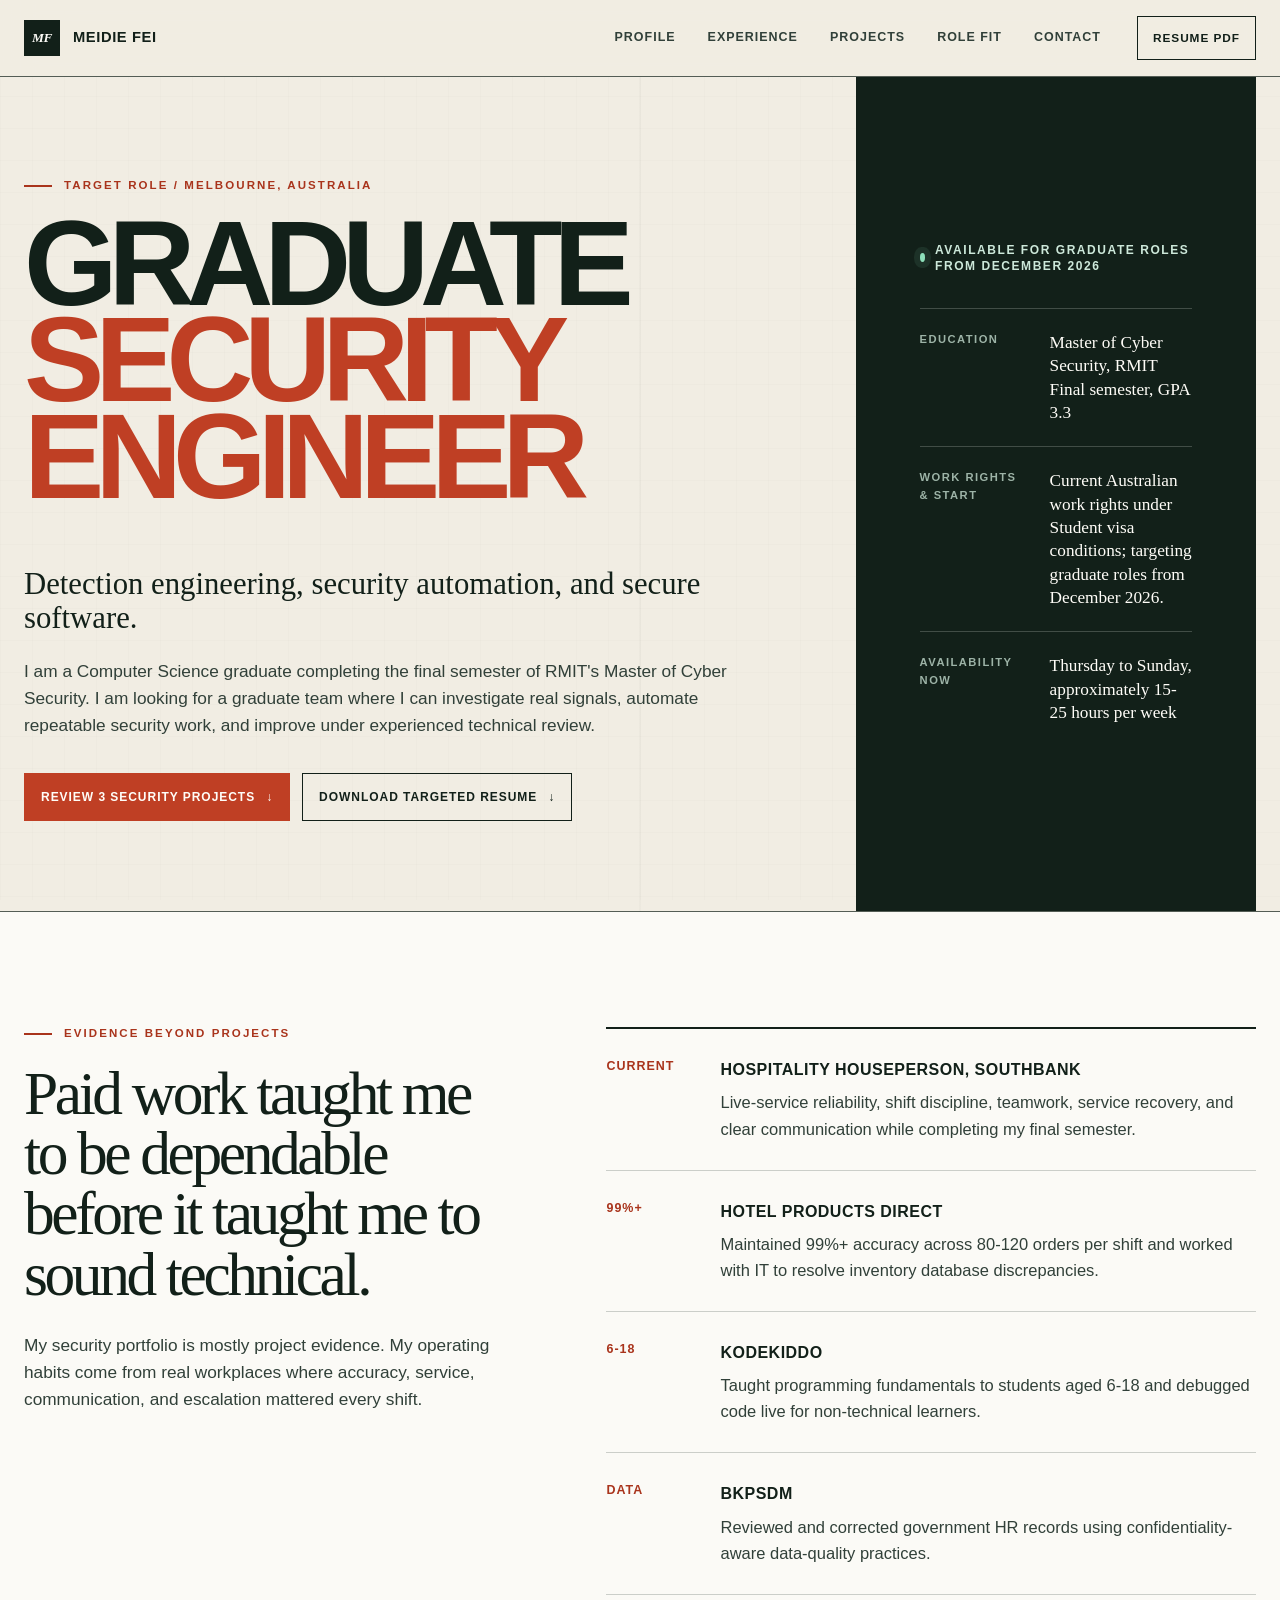
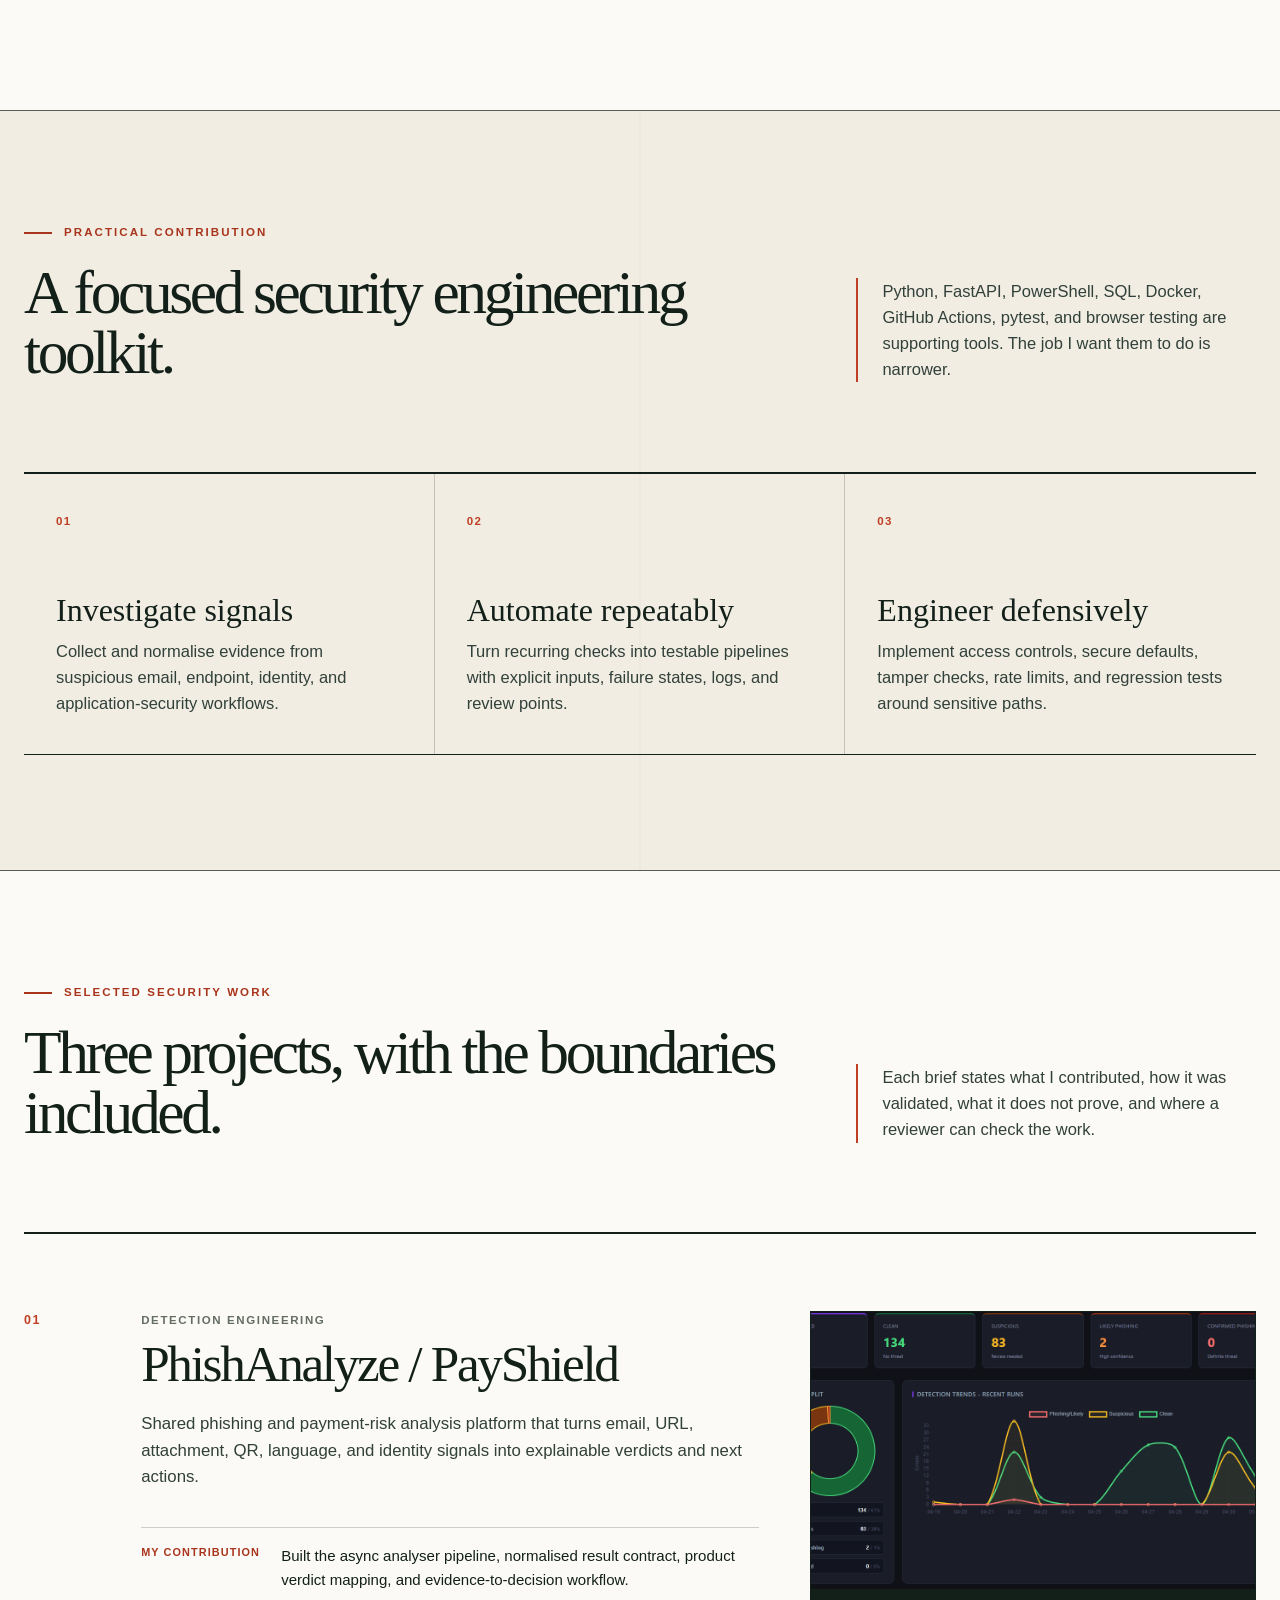
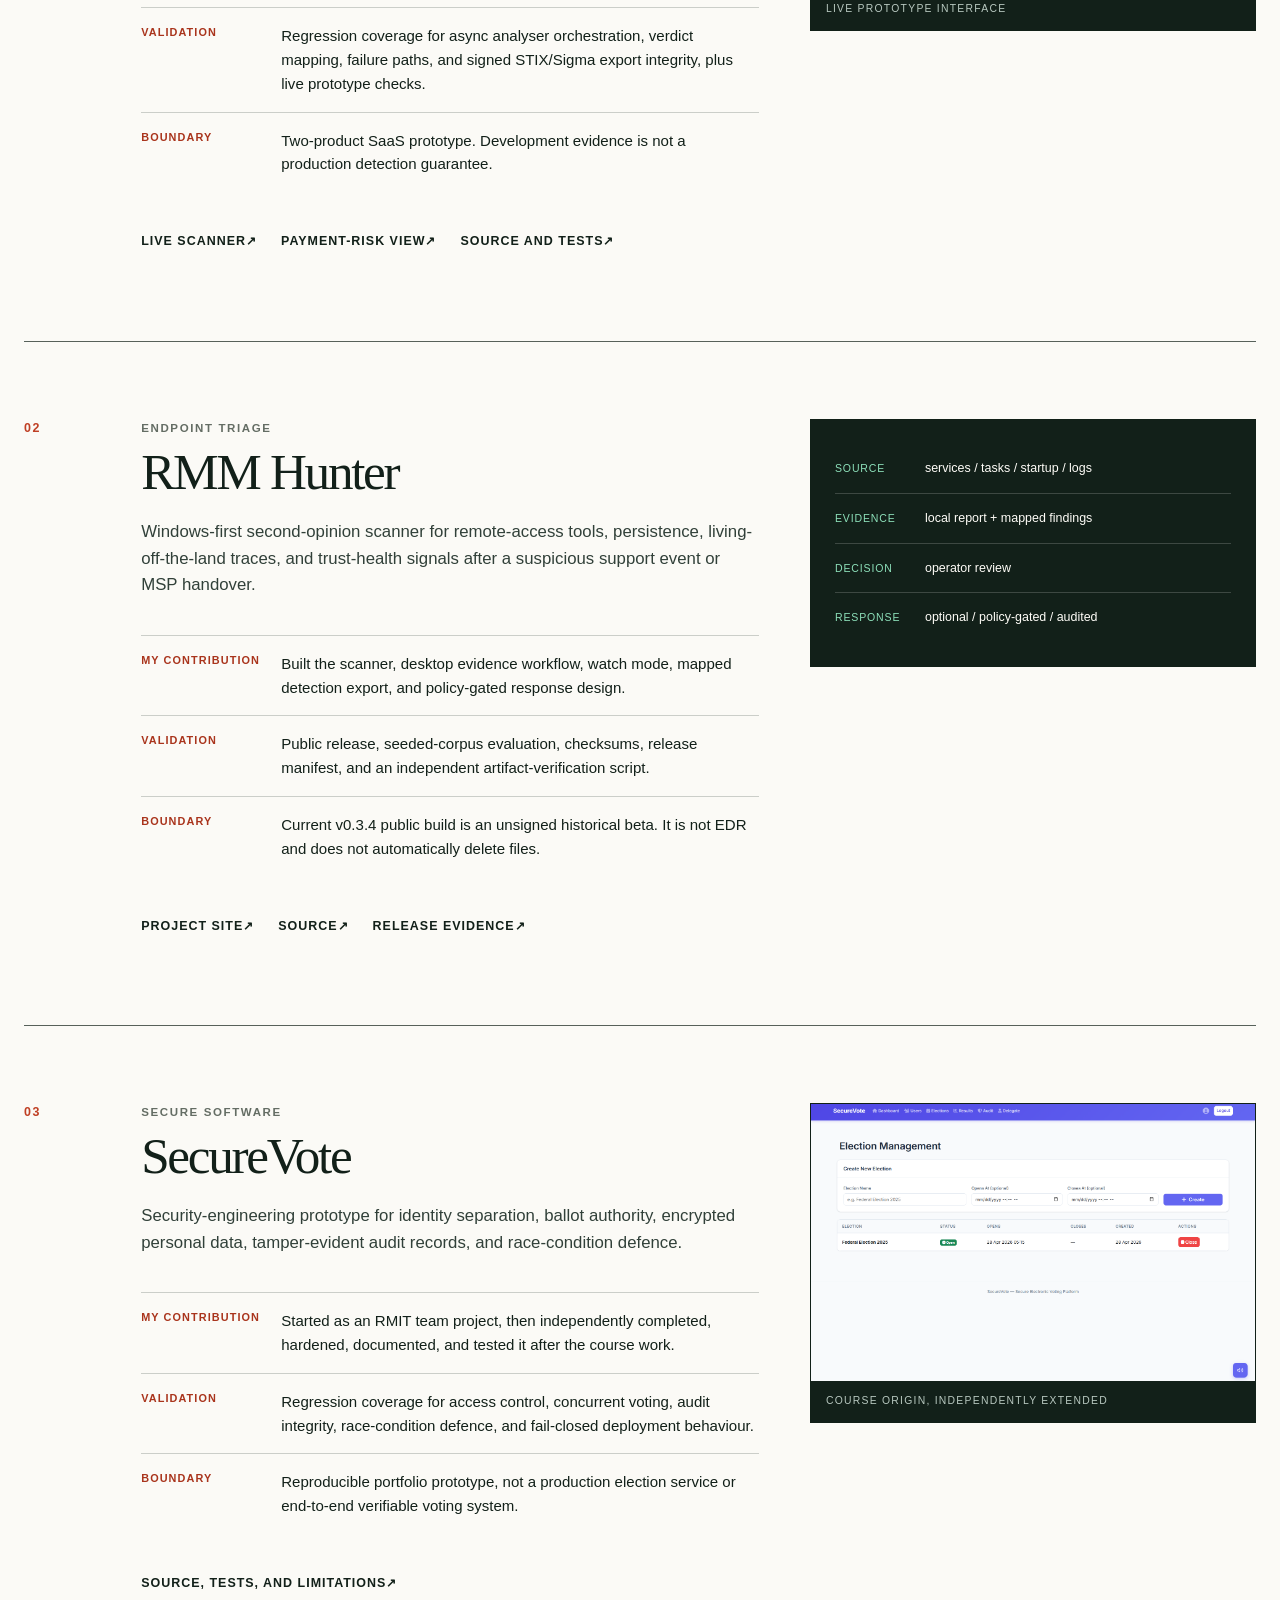
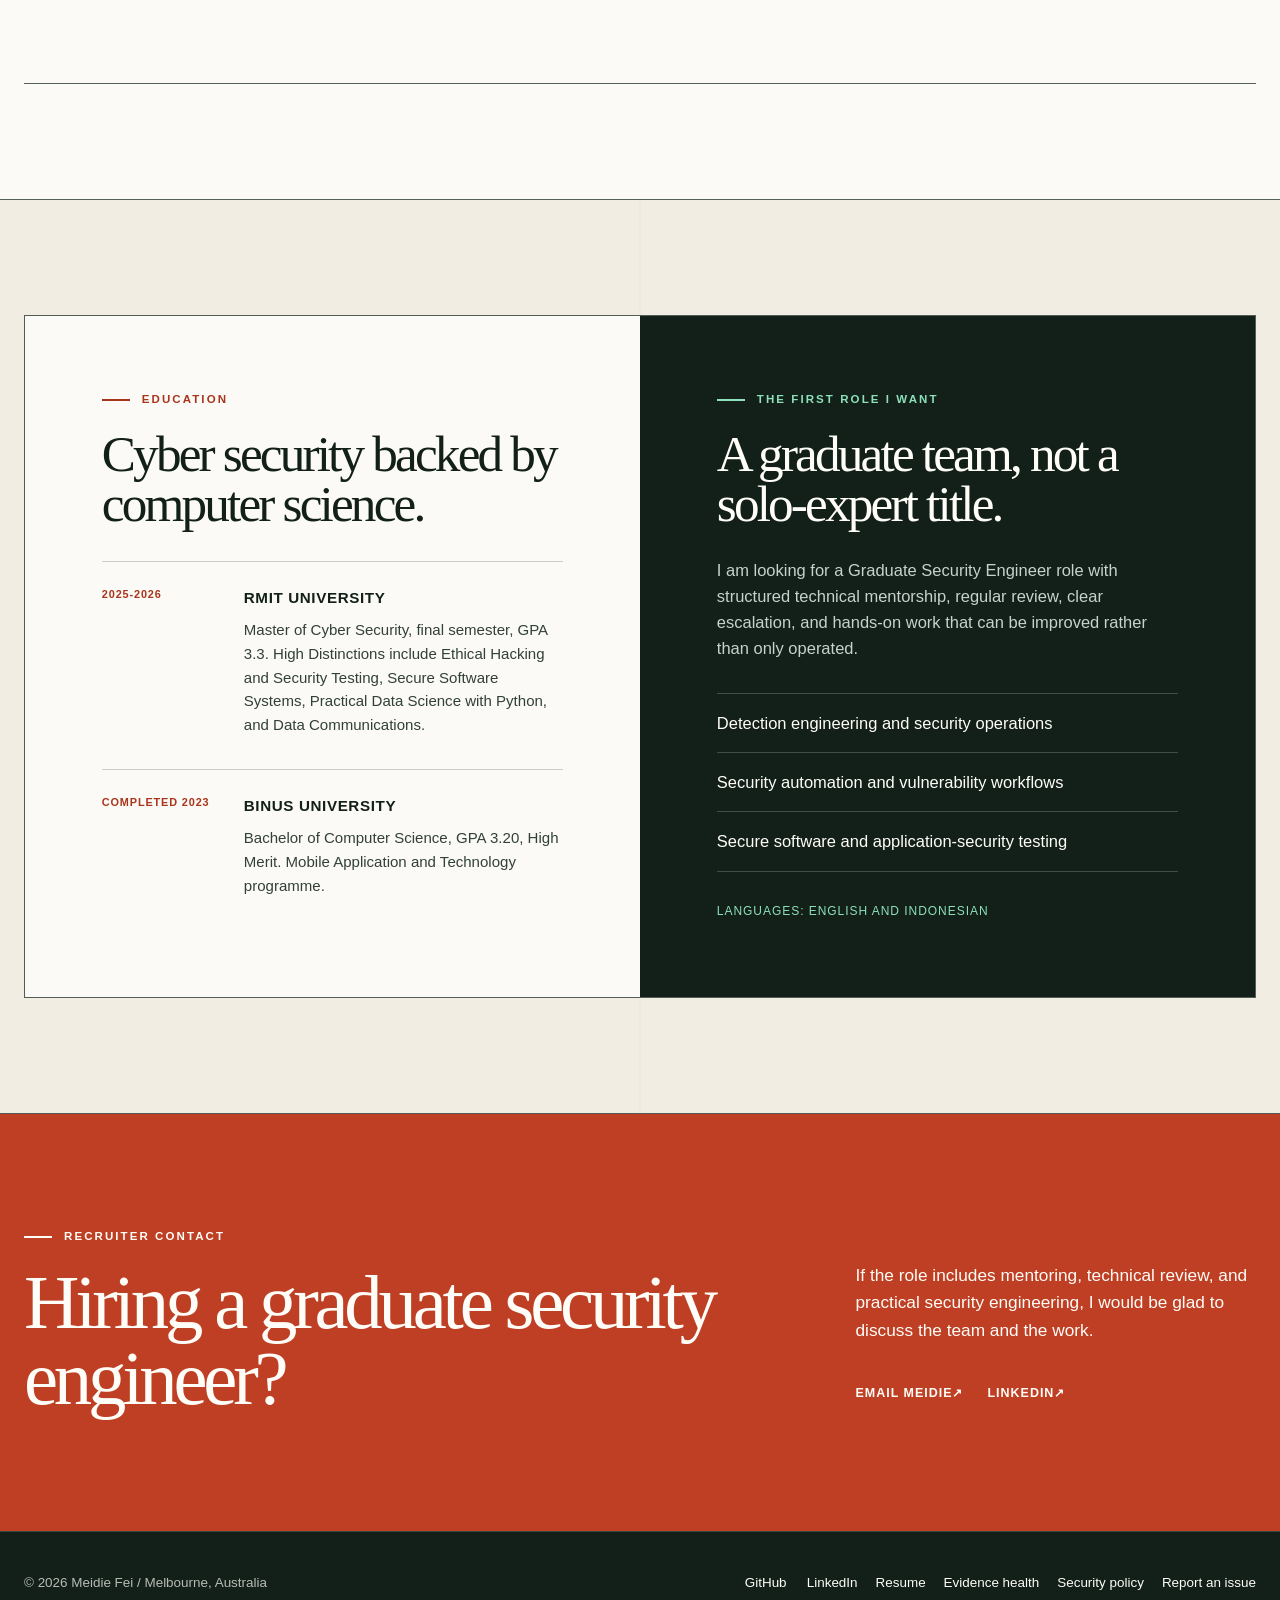
==== commit eaa34b8c: "Refine recruiter portfolio mobile experience" ====
--- a/index.html
+++ b/index.html
@@ -24,7 +24,7 @@
   <meta name="twitter:image" content="https://meidie.mdpstudio.com.au/assets/linkedin-featured-portfolio.png">
   <title>Meidie Fei | Graduate Security Engineer</title>
   <link rel="icon" href="assets/favicon.jpg" type="image/jpeg">
-  <link rel="stylesheet" href="assets/site.css">
+  <link rel="stylesheet" href="assets/site.css?v=9fba616b02a8">
   <script type="application/ld+json">
   {
     "@context": "https://schema.org",
@@ -60,7 +60,7 @@
     ]
   }
   </script>
-  <script src="assets/site.js" defer></script>
+  <script src="assets/site.js?v=47d602a8acaf" defer></script>
 </head>
 <body id="top" class="candidate-page">
   <a class="skip-link" href="#main">Skip to main content</a>
@@ -79,7 +79,7 @@
         <a href="#fit">Role fit</a>
         <a href="#contact">Contact</a>
       </nav>
-      <a class="header-resume" href="assets/Meidie_Fei_Cyber_Security_Resume.pdf">Resume PDF</a>
+      <a class="header-resume" href="assets/Meidie_Fei_Cyber_Security_Resume.pdf?v=7b612ea1cafc">Resume PDF</a>
     </div>
   </header>
 
@@ -93,31 +93,26 @@
           <p class="candidate-summary">I am a Computer Science graduate completing the final semester of RMIT's Master of Cyber Security. I am looking for a graduate team where I can investigate real signals, automate repeatable security work, and improve under experienced technical review.</p>
           <div class="candidate-actions">
             <a class="button primary" href="#projects">Review 3 security projects <span aria-hidden="true">&darr;</span></a>
-            <a class="button" href="assets/Meidie_Fei_Cyber_Security_Resume.pdf">Download targeted resume <span aria-hidden="true">&darr;</span></a>
+            <a class="button" href="assets/Meidie_Fei_Cyber_Security_Resume.pdf?v=7b612ea1cafc">Download targeted resume <span aria-hidden="true">&darr;</span></a>
           </div>
         </div>
 
         <aside class="candidate-facts reveal" aria-label="Candidate facts">
-          <div class="candidate-status"><span aria-hidden="true"></span>Seeking roles starting 1 December 2026 or later</div>
+          <div class="candidate-status"><span aria-hidden="true"></span>Available for graduate roles from December 2026</div>
           <dl>
             <div>
               <dt>Education</dt>
               <dd>Master of Cyber Security, RMIT<br>Final semester, GPA 3.3</dd>
             </div>
             <div>
-              <dt>Work rights</dt>
-              <dd>Student visa subclass 500, valid until 15 March 2027. Current visa conditions apply.</dd>
+              <dt>Work rights &amp; start</dt>
+              <dd>Current Australian work rights under Student visa conditions; targeting graduate roles from December 2026.</dd>
             </div>
             <div>
               <dt>Availability now</dt>
               <dd>Thursday to Sunday, approximately 15-25 hours per week</dd>
             </div>
-            <div>
-              <dt>Full-time target</dt>
-              <dd>Graduate roles commencing after university finishes in late 2026</dd>
-            </div>
           </dl>
-          <p class="candidate-facts__note">Any future visa pathway remains future intent until it is granted and verified.</p>
         </aside>
       </div>
     </section>
@@ -211,7 +206,7 @@
               <p>Shared phishing and payment-risk analysis platform that turns email, URL, attachment, QR, language, and identity signals into explainable verdicts and next actions.</p>
               <dl class="project-fields">
                 <div><dt>My contribution</dt><dd>Built the async analyser pipeline, normalised result contract, product verdict mapping, and evidence-to-decision workflow.</dd></div>
-                <div><dt>Validation</dt><dd>1,384 tests in the current collected suite, live prototypes, and signed STIX/Sigma export validation.</dd></div>
+                <div><dt>Validation</dt><dd>Regression coverage for async analyser orchestration, verdict mapping, failure paths, and signed STIX/Sigma export integrity, plus live prototype checks.</dd></div>
                 <div><dt>Boundary</dt><dd>Two-product SaaS prototype. Development evidence is not a production detection guarantee.</dd></div>
               </dl>
               <div class="project-links">
@@ -259,7 +254,7 @@
               <p>Security-engineering prototype for identity separation, ballot authority, encrypted personal data, tamper-evident audit records, and race-condition defence.</p>
               <dl class="project-fields">
                 <div><dt>My contribution</dt><dd>Started as an RMIT team project, then independently completed, hardened, documented, and tested it after the course work.</dd></div>
-                <div><dt>Validation</dt><dd>243-test collection: 239 pass locally and four opt-in MySQL checks are skipped, including concurrency and fail-closed deployment coverage.</dd></div>
+                <div><dt>Validation</dt><dd>Regression coverage for access control, concurrent voting, audit integrity, race-condition defence, and fail-closed deployment behaviour.</dd></div>
                 <div><dt>Boundary</dt><dd>Reproducible portfolio prototype, not a production election service or end-to-end verifiable voting system.</dd></div>
               </dl>
               <div class="project-links">
@@ -293,7 +288,7 @@
         <article class="fit-panel fit-panel--dark reveal">
           <p class="candidate-kicker">The first role I want</p>
           <h2>A graduate team, not a solo-expert title.</h2>
-          <p>I am looking for a Graduate Security Engineer role with a named technical mentor, regular review, clear escalation support, and hands-on work that can be improved rather than only operated.</p>
+          <p>I am looking for a Graduate Security Engineer role with structured technical mentorship, regular review, clear escalation, and hands-on work that can be improved rather than only operated.</p>
           <ul>
             <li>Detection engineering and security operations</li>
             <li>Security automation and vulnerability workflows</li>
@@ -327,7 +322,7 @@
       <nav class="footer-links" aria-label="Footer navigation">
         <a href="https://github.com/meidielo" target="_blank" rel="noreferrer">GitHub</a>
         <a href="https://www.linkedin.com/in/meidie-fei/" target="_blank" rel="noreferrer">LinkedIn</a>
-        <a href="assets/Meidie_Fei_Cyber_Security_Resume.pdf">Resume</a>
+        <a href="assets/Meidie_Fei_Cyber_Security_Resume.pdf?v=7b612ea1cafc">Resume</a>
         <a href="evidence.html">Evidence health</a>
         <a href="security.html">Security policy</a>
         <a href="mailto:meidie@mdpstudio.com.au?subject=%5BSecurity%5D%20report%3A%20Meidie%20portfolio">Report an issue</a>
--- a/assets/site.css
+++ b/assets/site.css
@@ -1698,13 +1698,14 @@
   }
 
   .primary-nav {
-    gap: 12px;
-    overflow-x: auto;
+    gap: 24px;
+    overflow: visible;
     justify-content: flex-start;
-    scrollbar-width: none;
-  }
-
-  .primary-nav::-webkit-scrollbar {
+  }
+
+  .primary-nav a[href="#profile"],
+  .primary-nav a[href="#experience"],
+  .primary-nav a[href="#fit"] {
     display: none;
   }
 
@@ -2334,7 +2335,9 @@
 }
 
 .project-brief__visual img {
+  display: block;
   width: 100%;
+  height: auto;
   aspect-ratio: 16 / 10;
   object-fit: cover;
 }
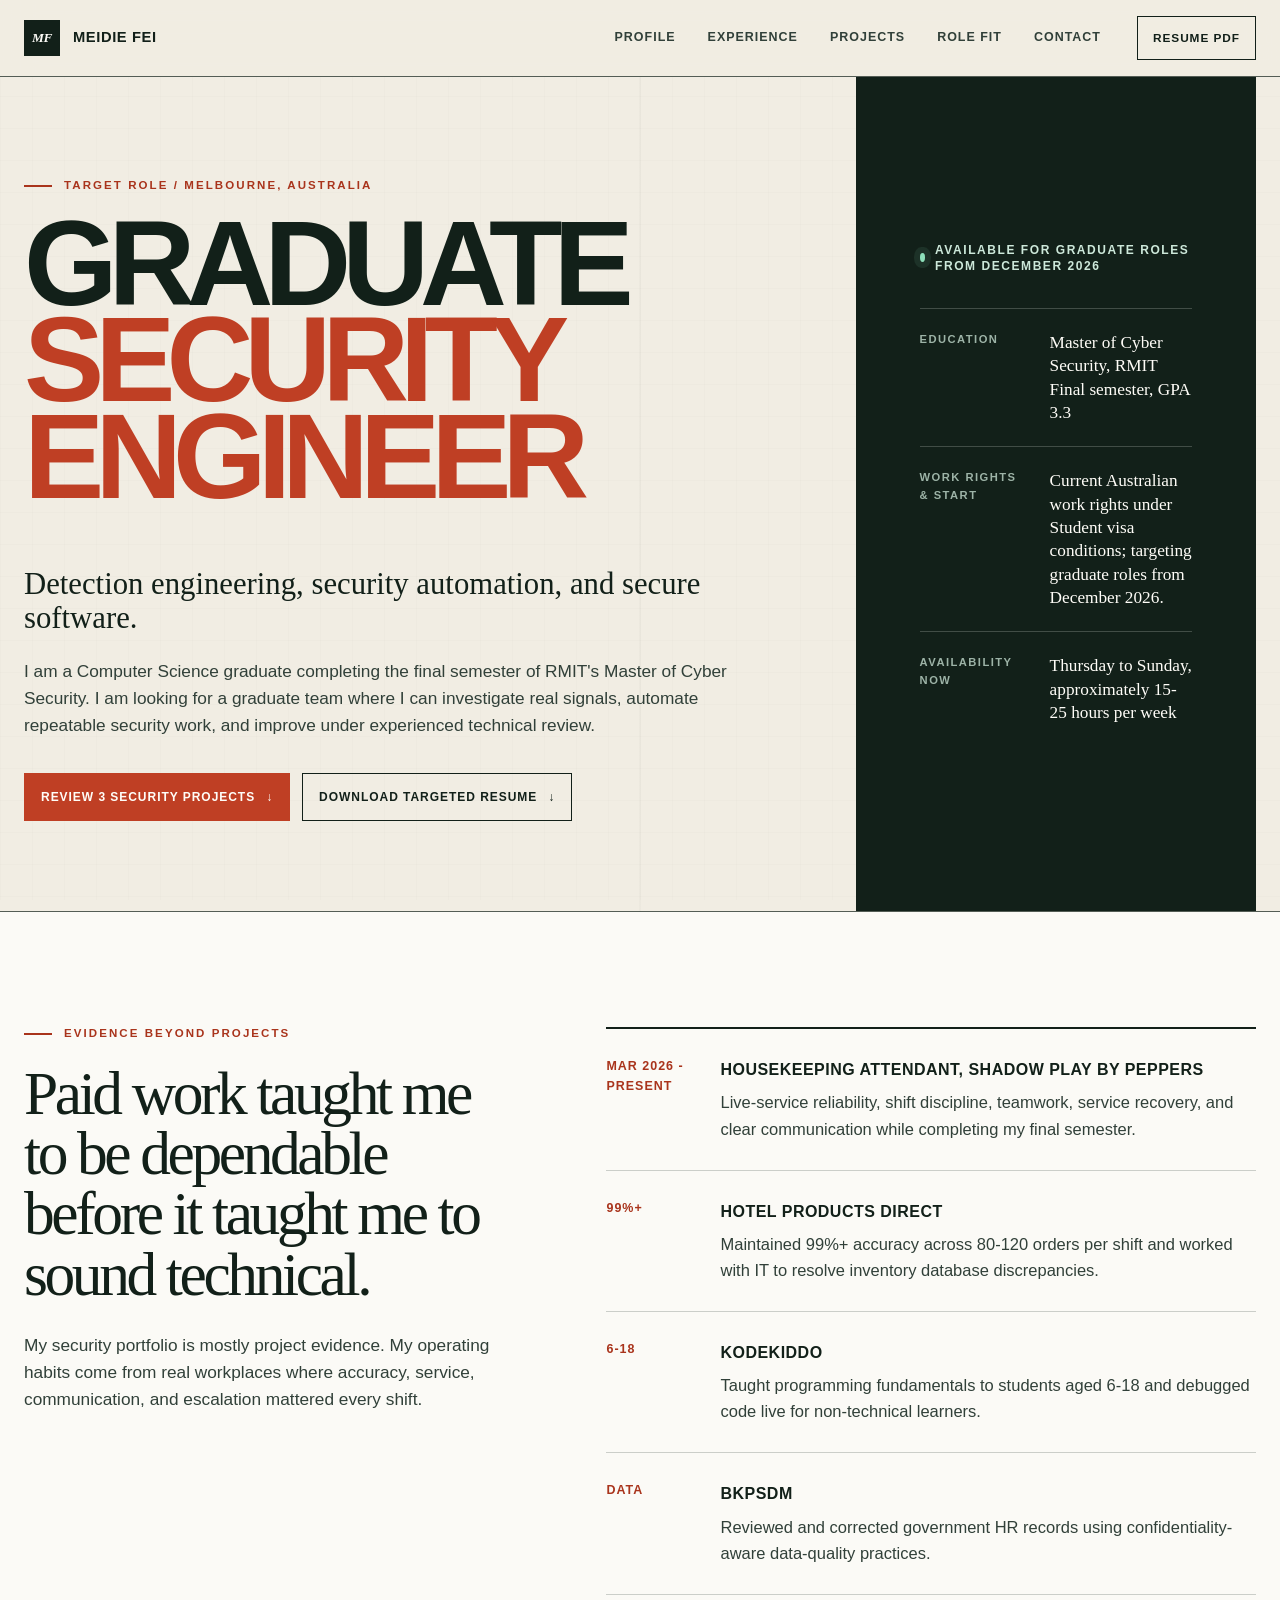
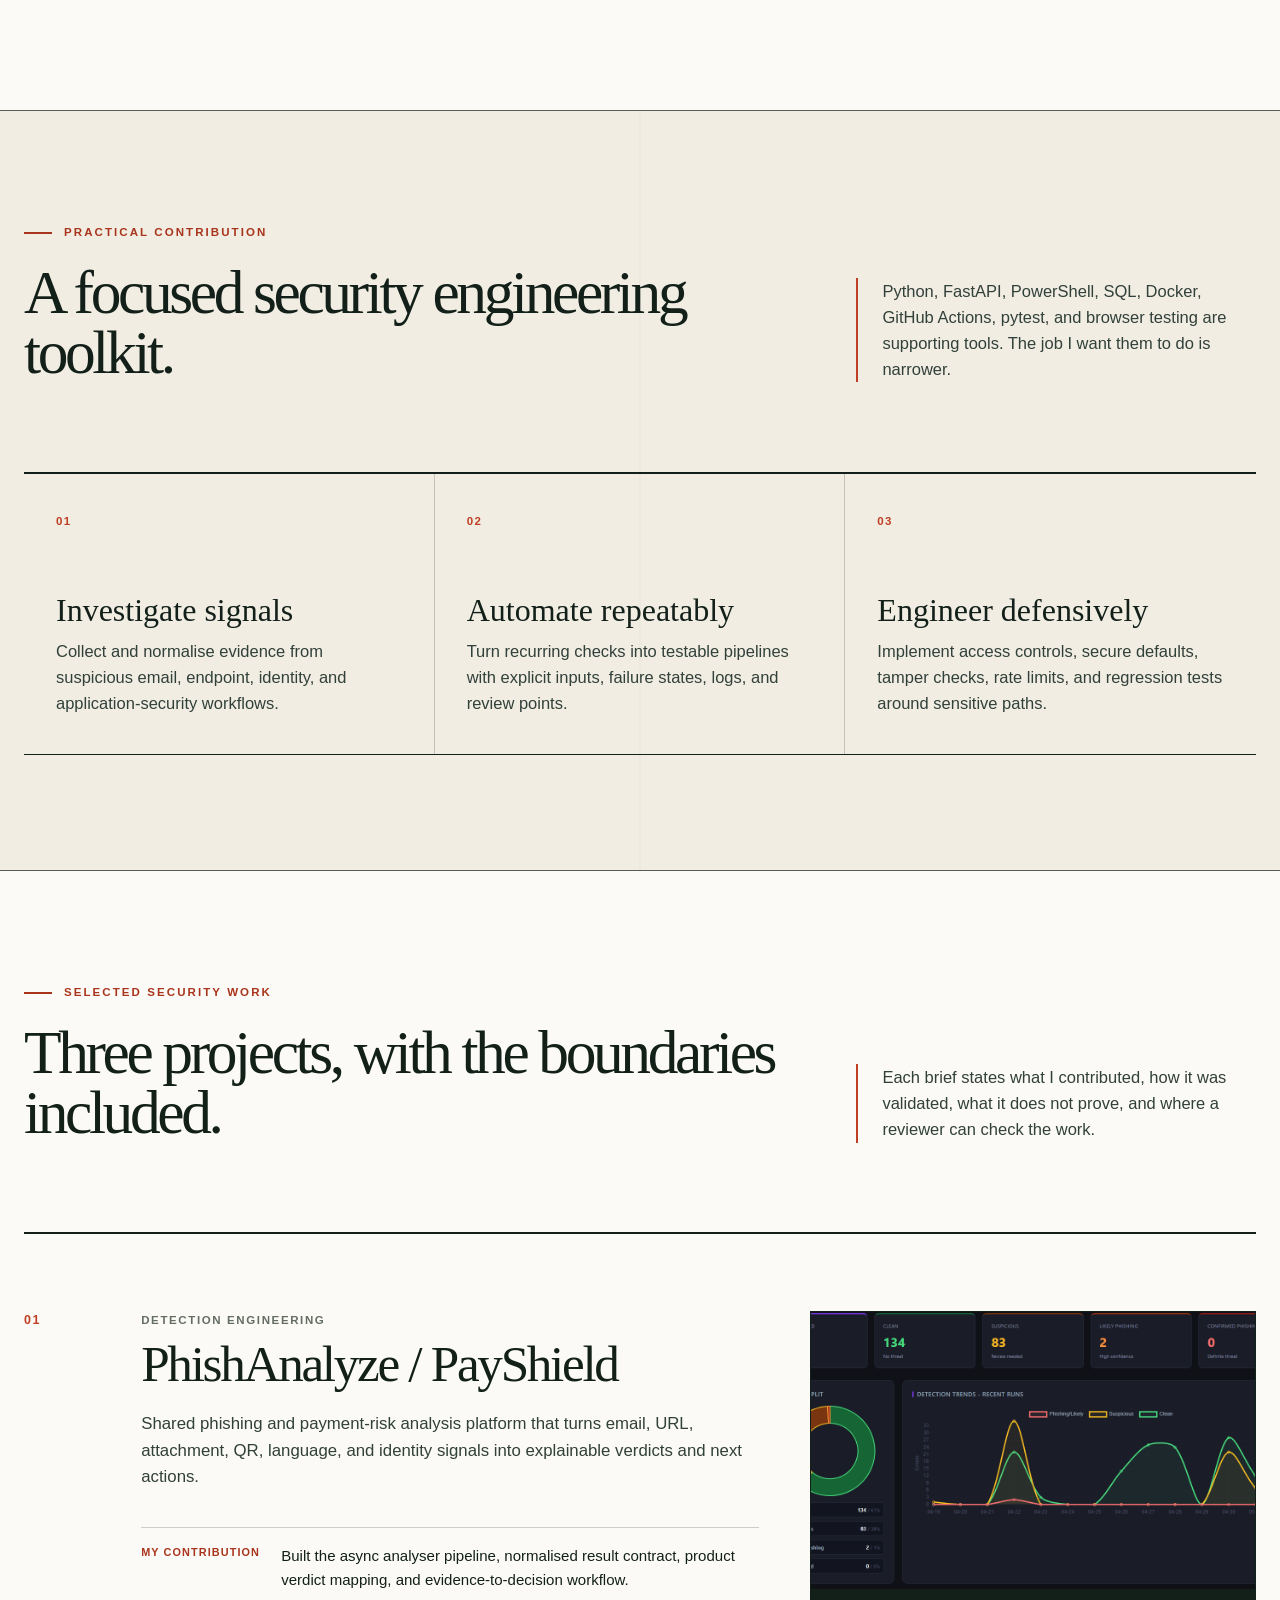
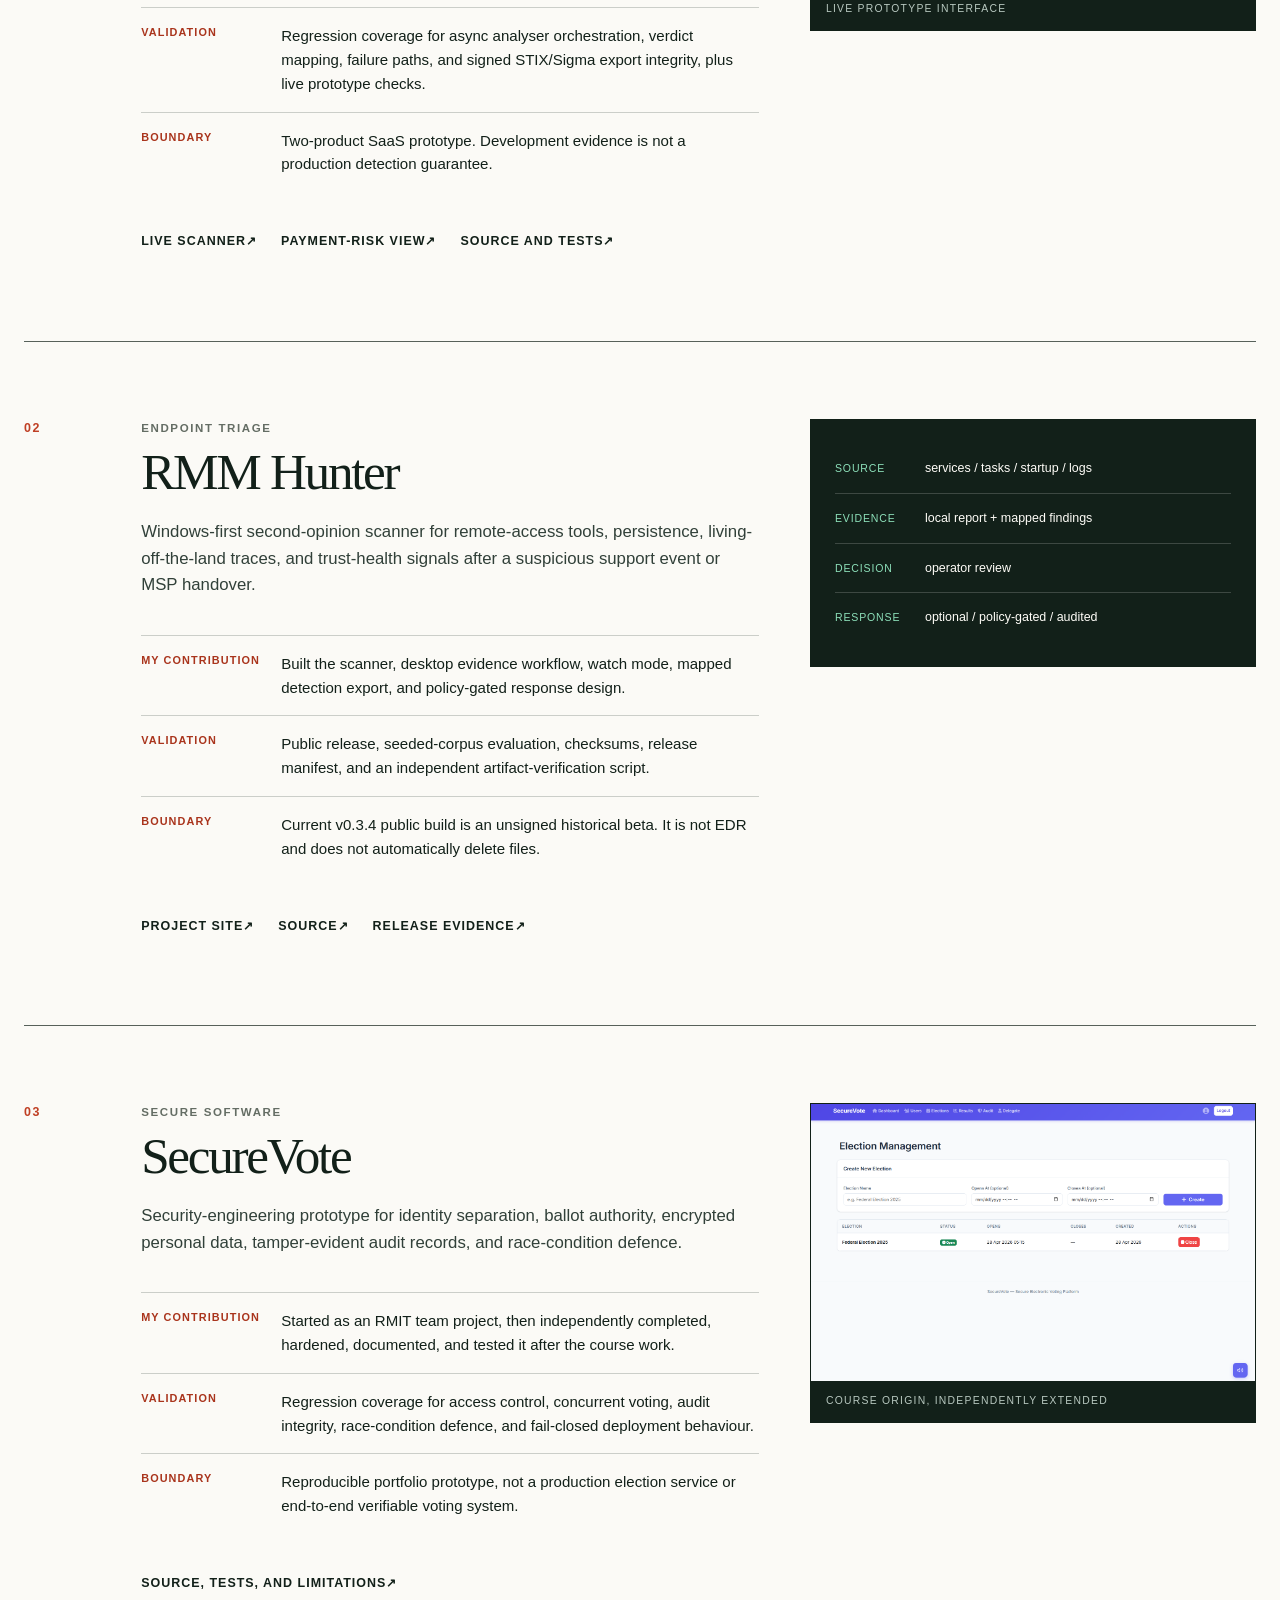
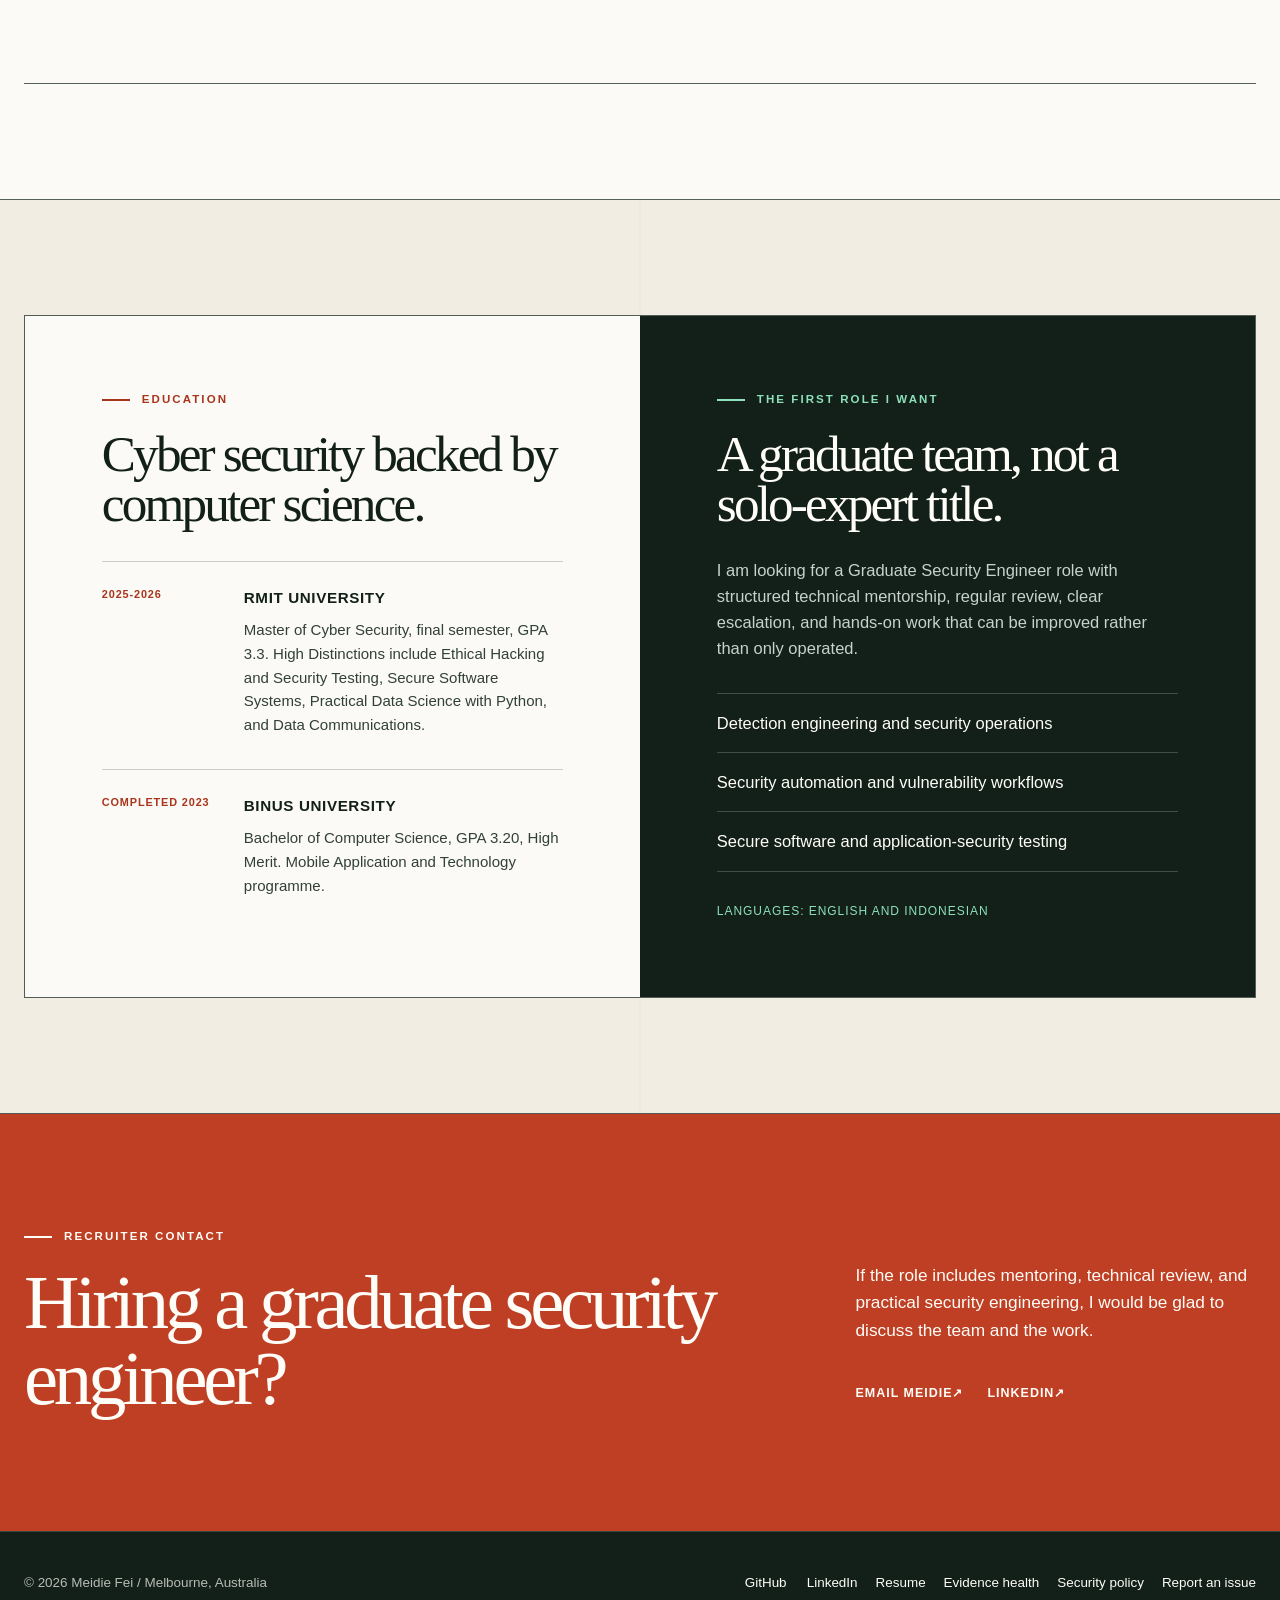
==== commit cf2f4680: "Correct resume employment details" ====
--- a/index.html
+++ b/index.html
@@ -79,7 +79,7 @@
         <a href="#fit">Role fit</a>
         <a href="#contact">Contact</a>
       </nav>
-      <a class="header-resume" href="assets/Meidie_Fei_Cyber_Security_Resume.pdf?v=7b612ea1cafc">Resume PDF</a>
+      <a class="header-resume" href="assets/Meidie_Fei_Cyber_Security_Resume.pdf?v=fb75ed117a84">Resume PDF</a>
     </div>
   </header>
 
@@ -93,7 +93,7 @@
           <p class="candidate-summary">I am a Computer Science graduate completing the final semester of RMIT's Master of Cyber Security. I am looking for a graduate team where I can investigate real signals, automate repeatable security work, and improve under experienced technical review.</p>
           <div class="candidate-actions">
             <a class="button primary" href="#projects">Review 3 security projects <span aria-hidden="true">&darr;</span></a>
-            <a class="button" href="assets/Meidie_Fei_Cyber_Security_Resume.pdf?v=7b612ea1cafc">Download targeted resume <span aria-hidden="true">&darr;</span></a>
+            <a class="button" href="assets/Meidie_Fei_Cyber_Security_Resume.pdf?v=fb75ed117a84">Download targeted resume <span aria-hidden="true">&darr;</span></a>
           </div>
         </div>
 
@@ -127,9 +127,9 @@
 
         <div class="experience-ledger reveal" aria-label="Paid work evidence">
           <article>
-            <span>Current</span>
-            <div>
-              <h3>Hospitality houseperson, Southbank</h3>
+            <span>Mar 2026 - present</span>
+            <div>
+              <h3>Housekeeping attendant, Shadow Play by Peppers</h3>
               <p>Live-service reliability, shift discipline, teamwork, service recovery, and clear communication while completing my final semester.</p>
             </div>
           </article>
@@ -322,7 +322,7 @@
       <nav class="footer-links" aria-label="Footer navigation">
         <a href="https://github.com/meidielo" target="_blank" rel="noreferrer">GitHub</a>
         <a href="https://www.linkedin.com/in/meidie-fei/" target="_blank" rel="noreferrer">LinkedIn</a>
-        <a href="assets/Meidie_Fei_Cyber_Security_Resume.pdf?v=7b612ea1cafc">Resume</a>
+        <a href="assets/Meidie_Fei_Cyber_Security_Resume.pdf?v=fb75ed117a84">Resume</a>
         <a href="evidence.html">Evidence health</a>
         <a href="security.html">Security policy</a>
         <a href="mailto:meidie@mdpstudio.com.au?subject=%5BSecurity%5D%20report%3A%20Meidie%20portfolio">Report an issue</a>
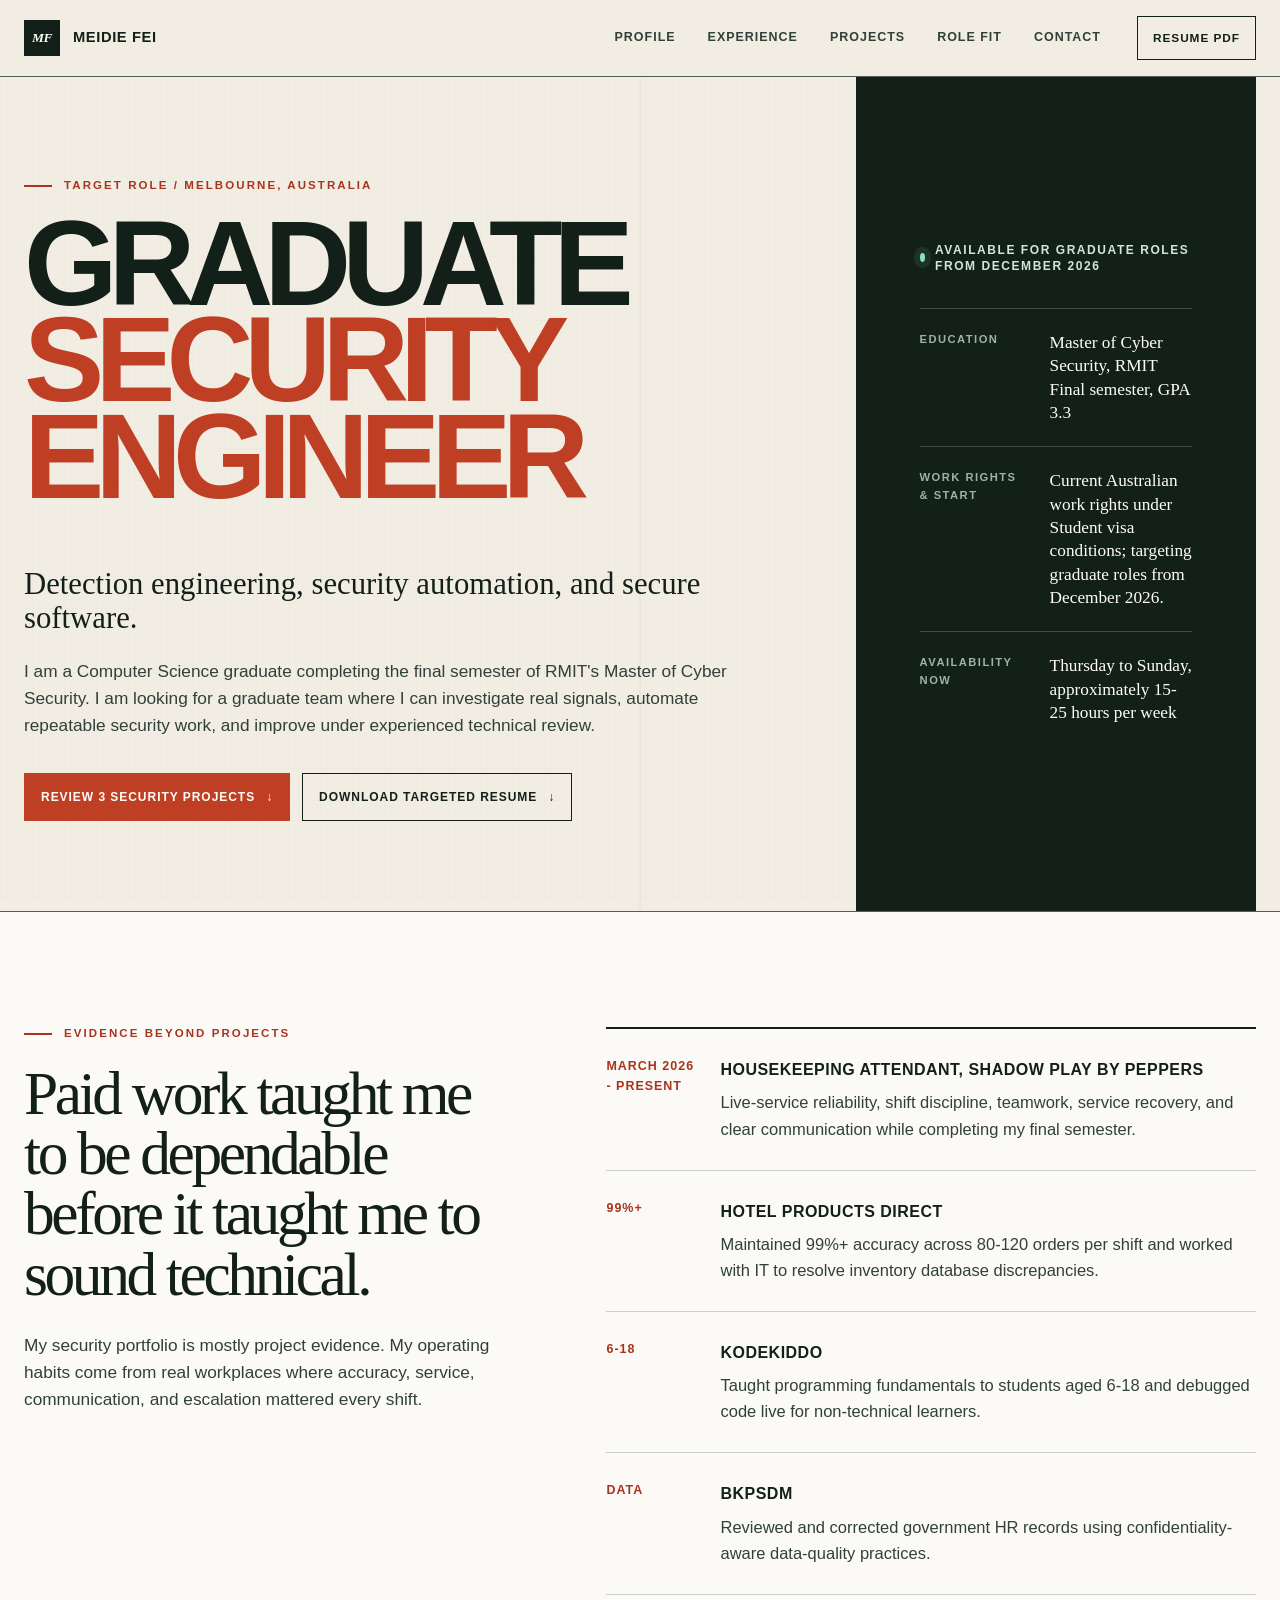
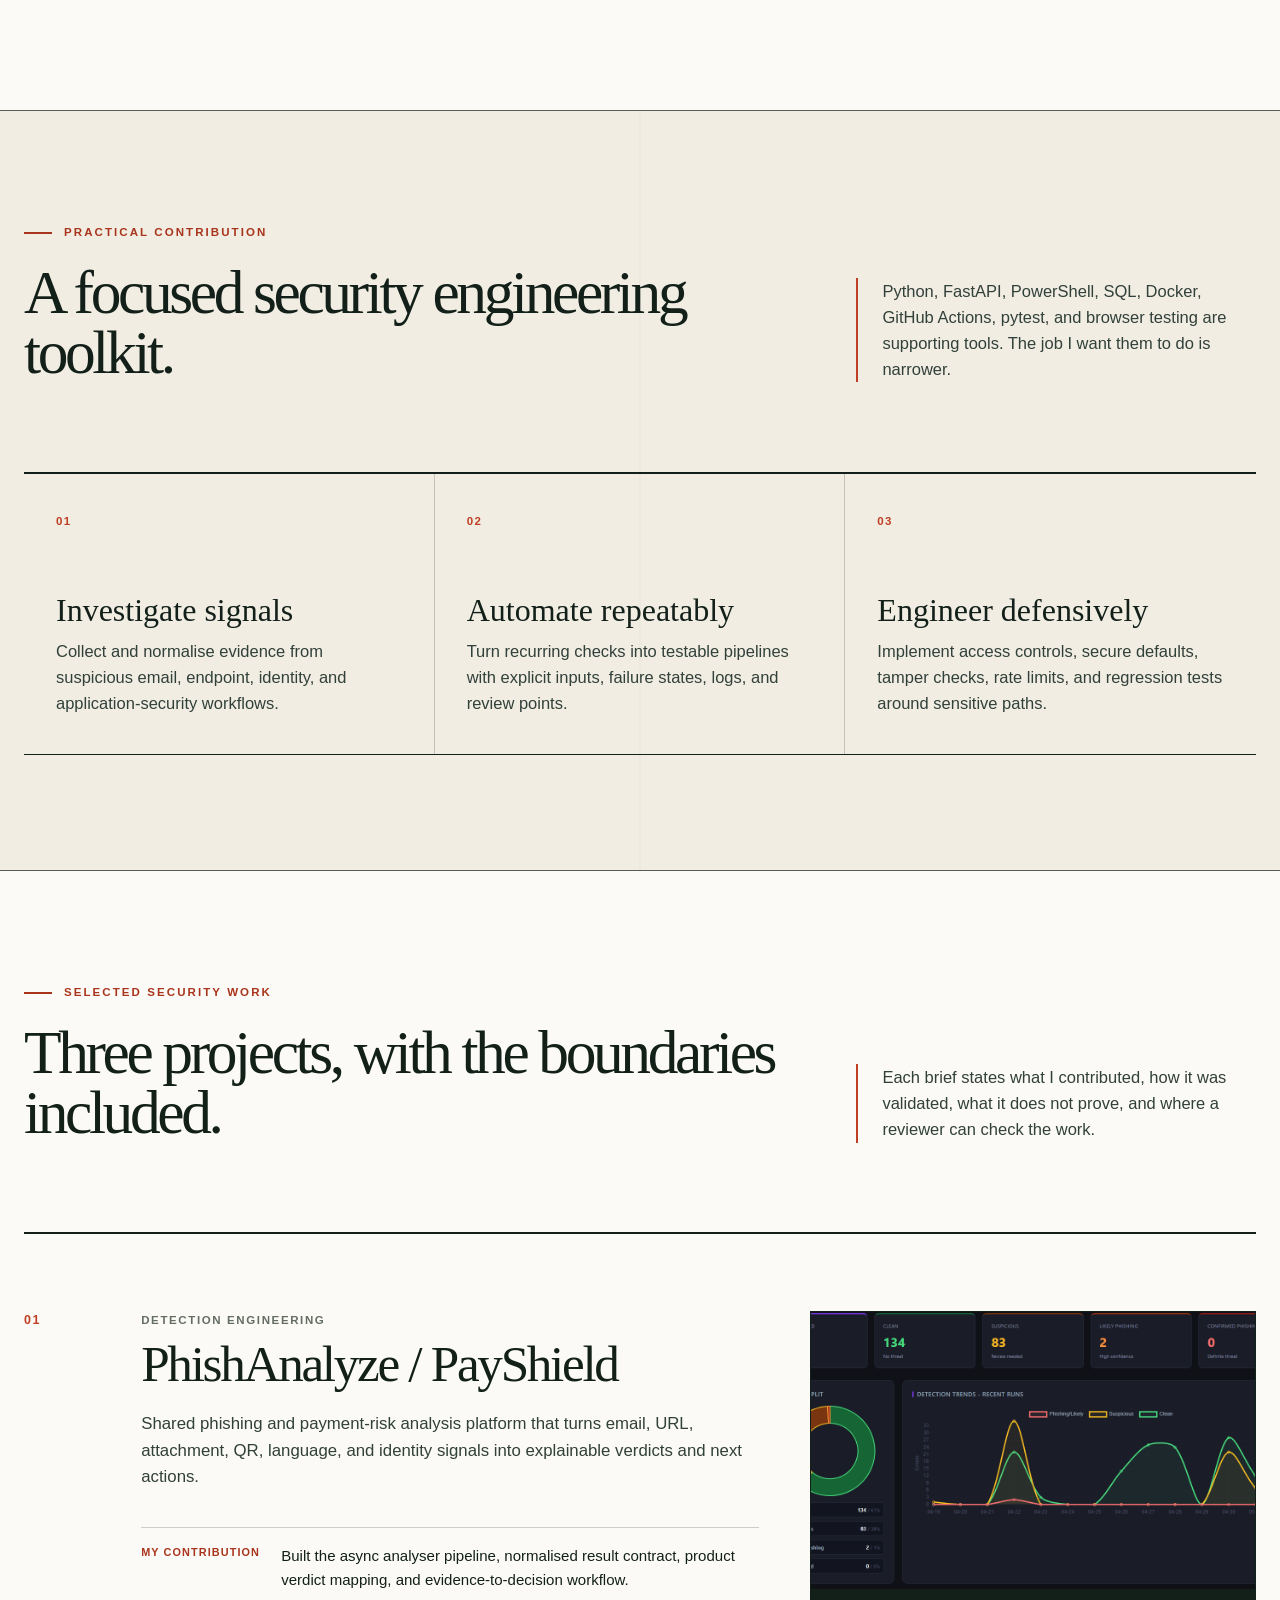
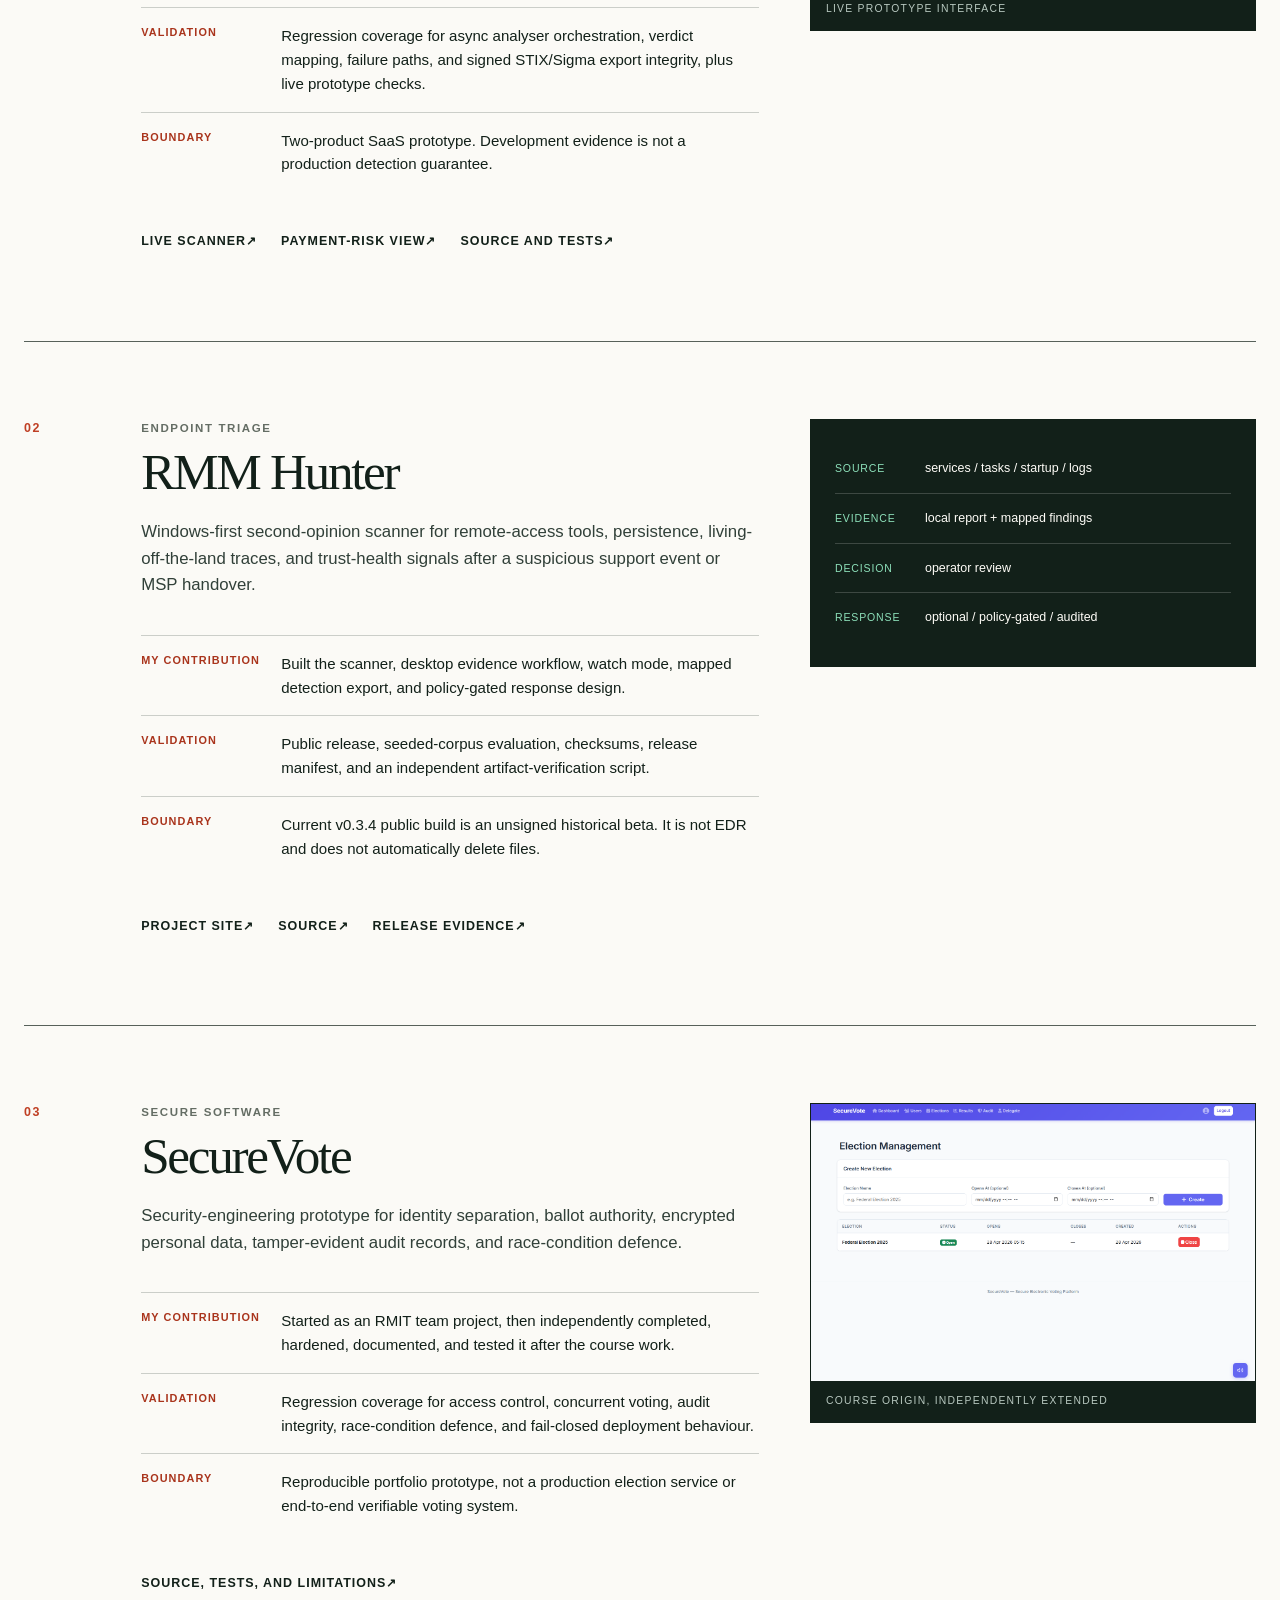
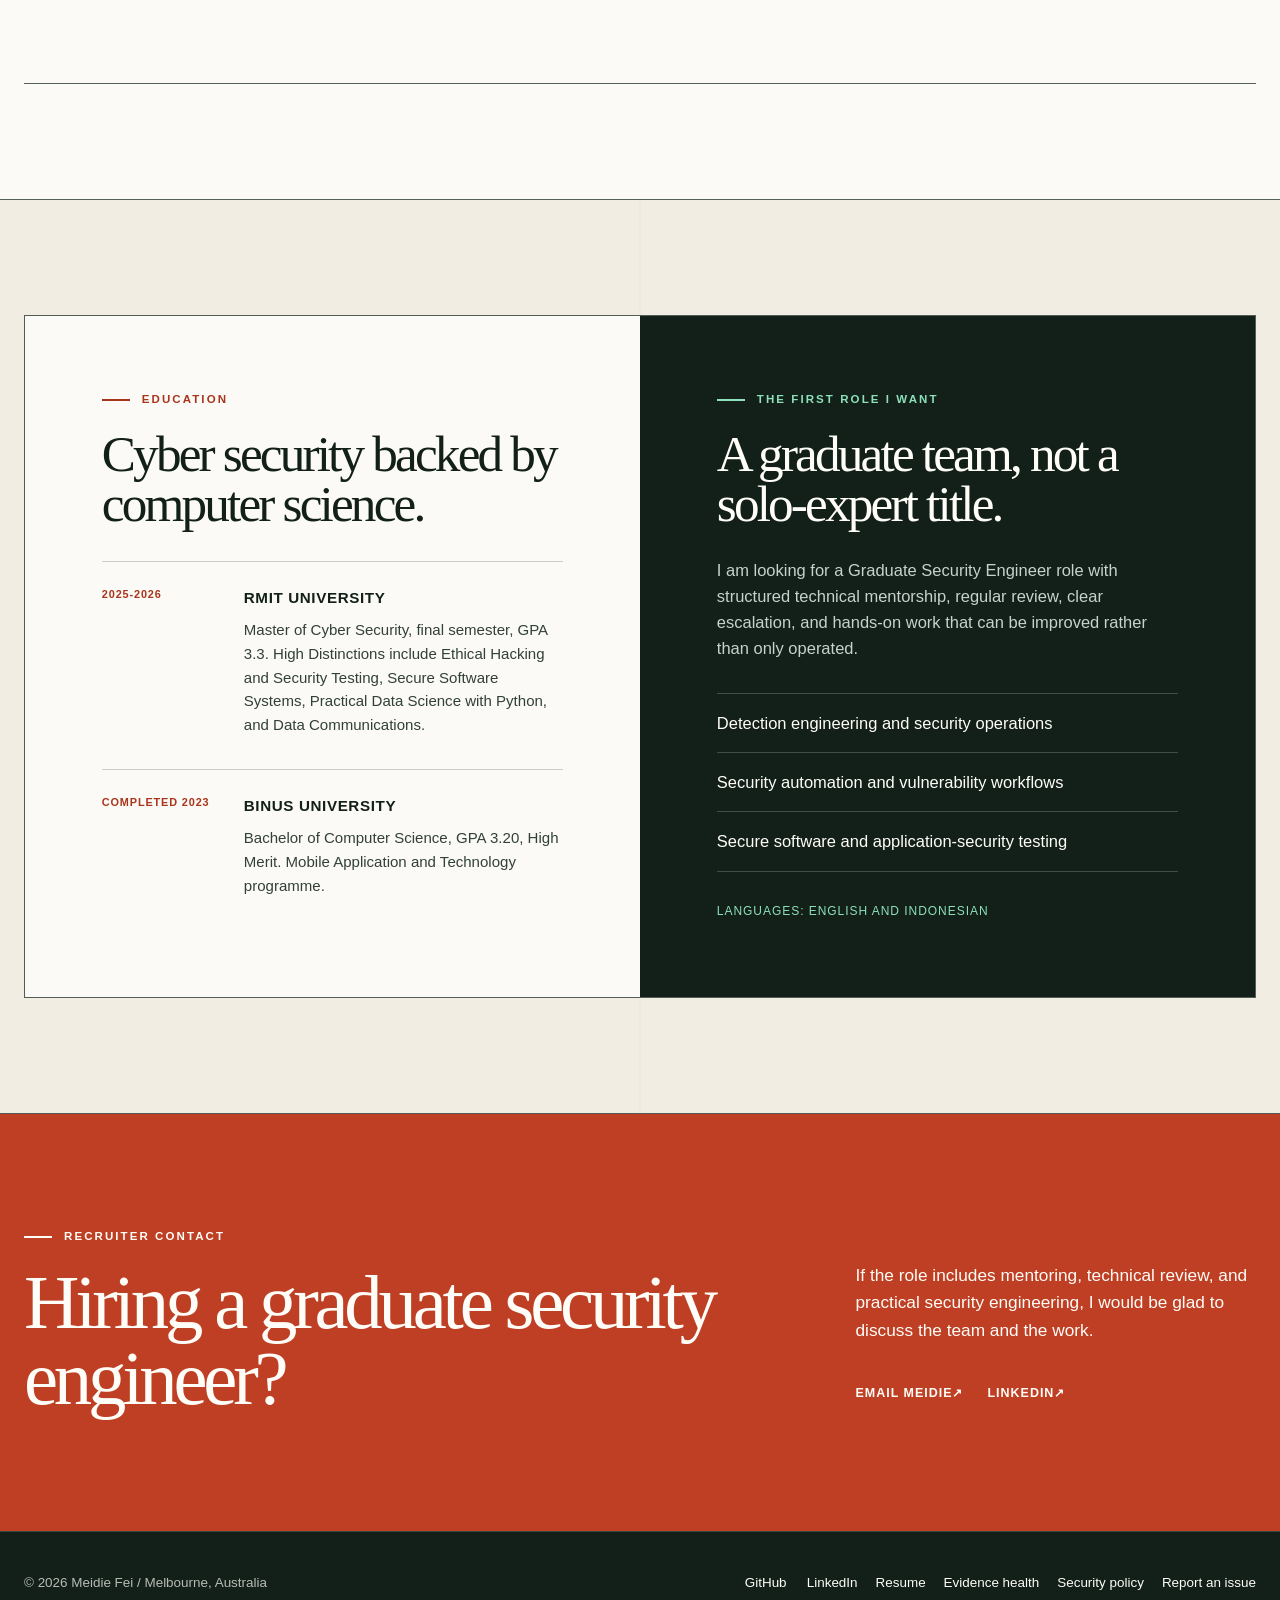
==== commit 0d2b7081: "Align current employment across portfolio and resume" ====
--- a/index.html
+++ b/index.html
@@ -79,7 +79,7 @@
         <a href="#fit">Role fit</a>
         <a href="#contact">Contact</a>
       </nav>
-      <a class="header-resume" href="assets/Meidie_Fei_Cyber_Security_Resume.pdf?v=fb75ed117a84">Resume PDF</a>
+      <a class="header-resume" href="assets/Meidie_Fei_Cyber_Security_Resume.pdf?v=db71f281ed7b">Resume PDF</a>
     </div>
   </header>
 
@@ -93,7 +93,7 @@
           <p class="candidate-summary">I am a Computer Science graduate completing the final semester of RMIT's Master of Cyber Security. I am looking for a graduate team where I can investigate real signals, automate repeatable security work, and improve under experienced technical review.</p>
           <div class="candidate-actions">
             <a class="button primary" href="#projects">Review 3 security projects <span aria-hidden="true">&darr;</span></a>
-            <a class="button" href="assets/Meidie_Fei_Cyber_Security_Resume.pdf?v=fb75ed117a84">Download targeted resume <span aria-hidden="true">&darr;</span></a>
+            <a class="button" href="assets/Meidie_Fei_Cyber_Security_Resume.pdf?v=db71f281ed7b">Download targeted resume <span aria-hidden="true">&darr;</span></a>
           </div>
         </div>
 
@@ -127,9 +127,9 @@
 
         <div class="experience-ledger reveal" aria-label="Paid work evidence">
           <article>
-            <span>Mar 2026 - present</span>
-            <div>
-              <h3>Housekeeping attendant, Shadow Play by Peppers</h3>
+            <span>March 2026 - Present</span>
+            <div>
+              <h3>Housekeeping Attendant, Shadow Play by Peppers</h3>
               <p>Live-service reliability, shift discipline, teamwork, service recovery, and clear communication while completing my final semester.</p>
             </div>
           </article>
@@ -322,7 +322,7 @@
       <nav class="footer-links" aria-label="Footer navigation">
         <a href="https://github.com/meidielo" target="_blank" rel="noreferrer">GitHub</a>
         <a href="https://www.linkedin.com/in/meidie-fei/" target="_blank" rel="noreferrer">LinkedIn</a>
-        <a href="assets/Meidie_Fei_Cyber_Security_Resume.pdf?v=fb75ed117a84">Resume</a>
+        <a href="assets/Meidie_Fei_Cyber_Security_Resume.pdf?v=db71f281ed7b">Resume</a>
         <a href="evidence.html">Evidence health</a>
         <a href="security.html">Security policy</a>
         <a href="mailto:meidie@mdpstudio.com.au?subject=%5BSecurity%5D%20report%3A%20Meidie%20portfolio">Report an issue</a>
